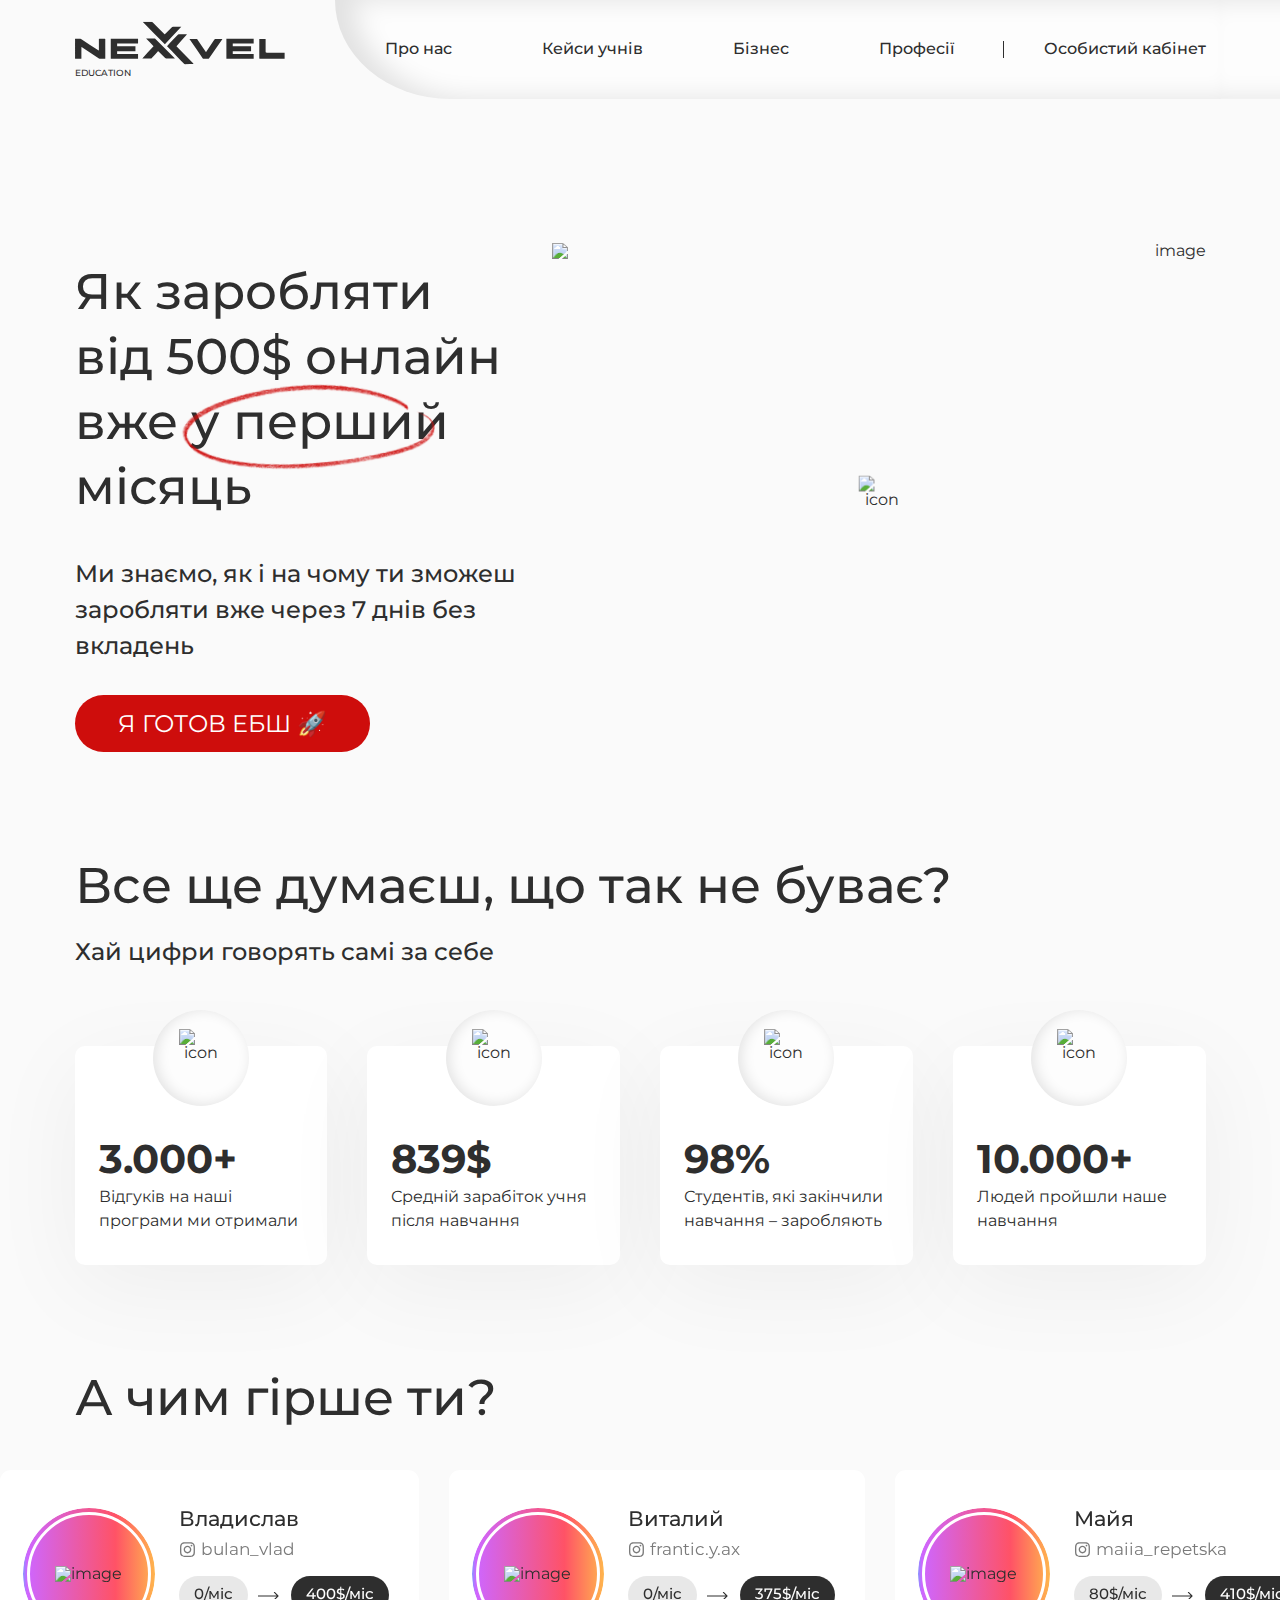
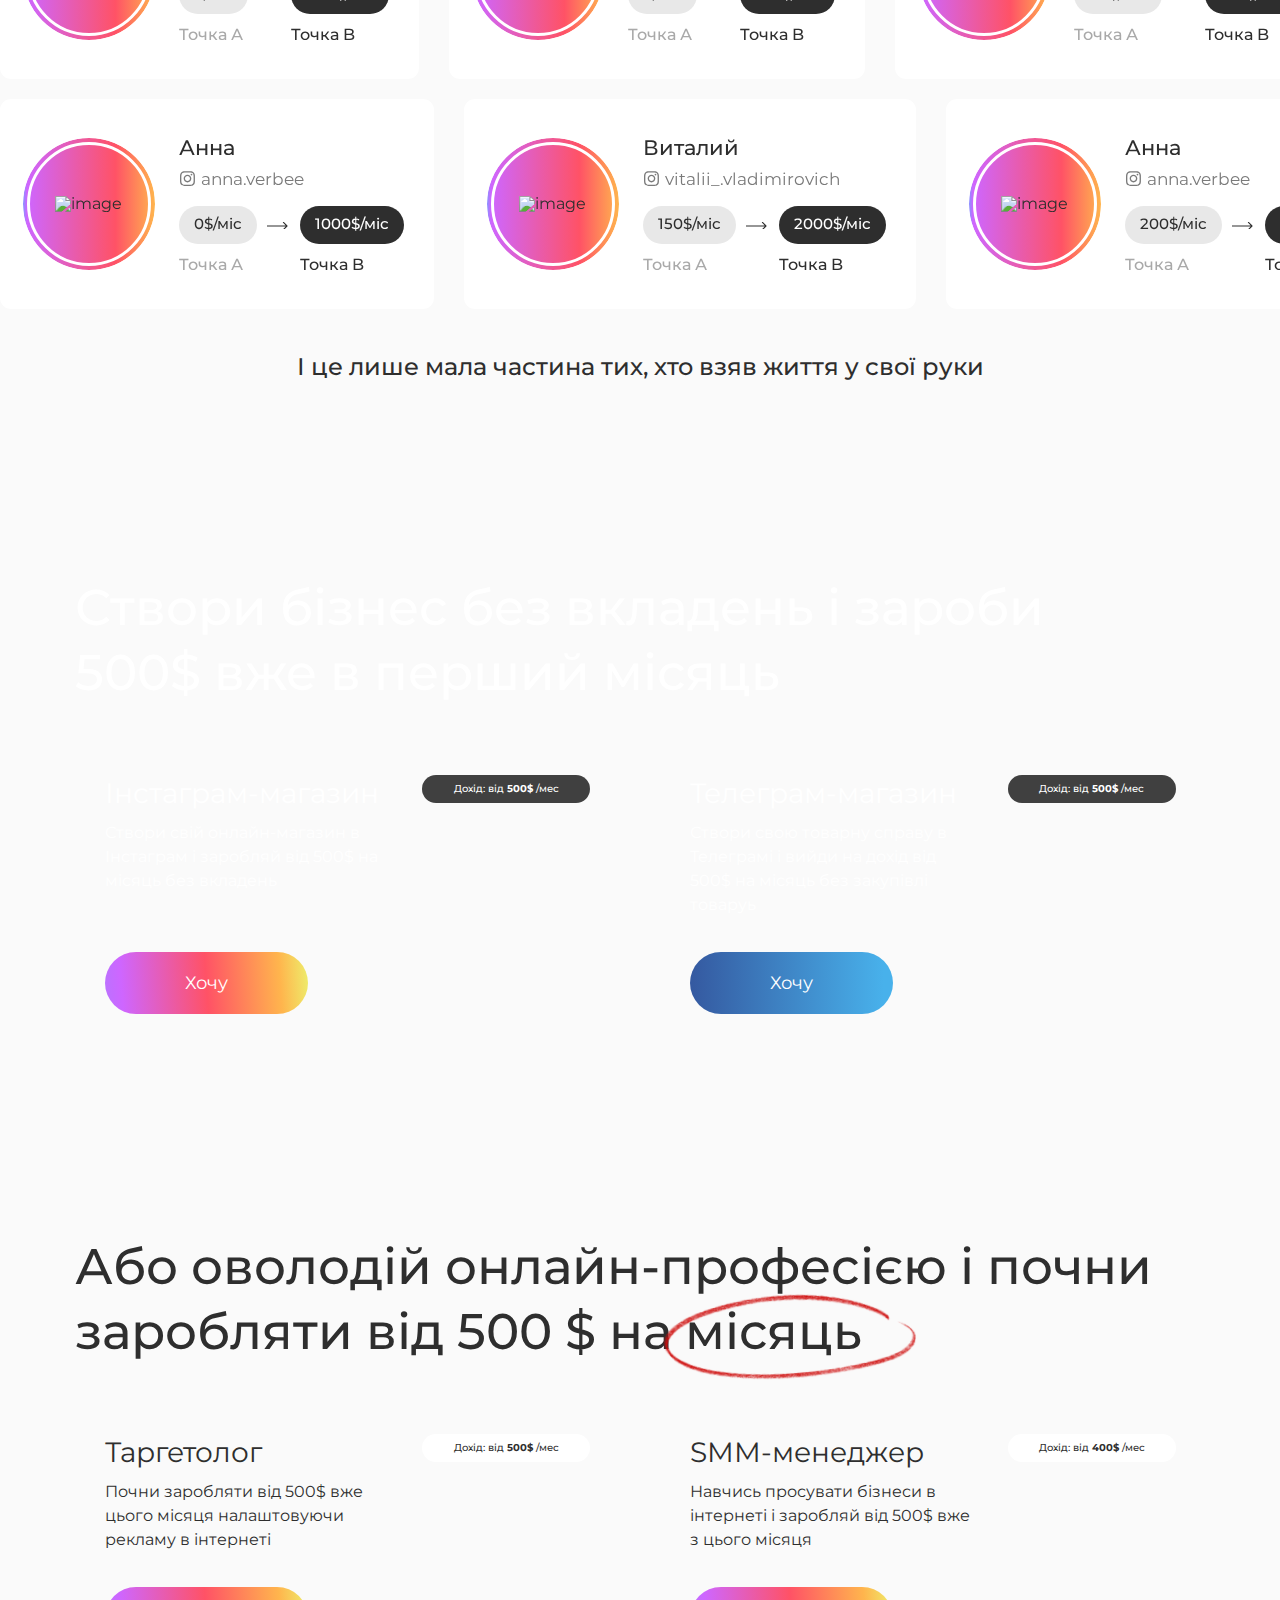
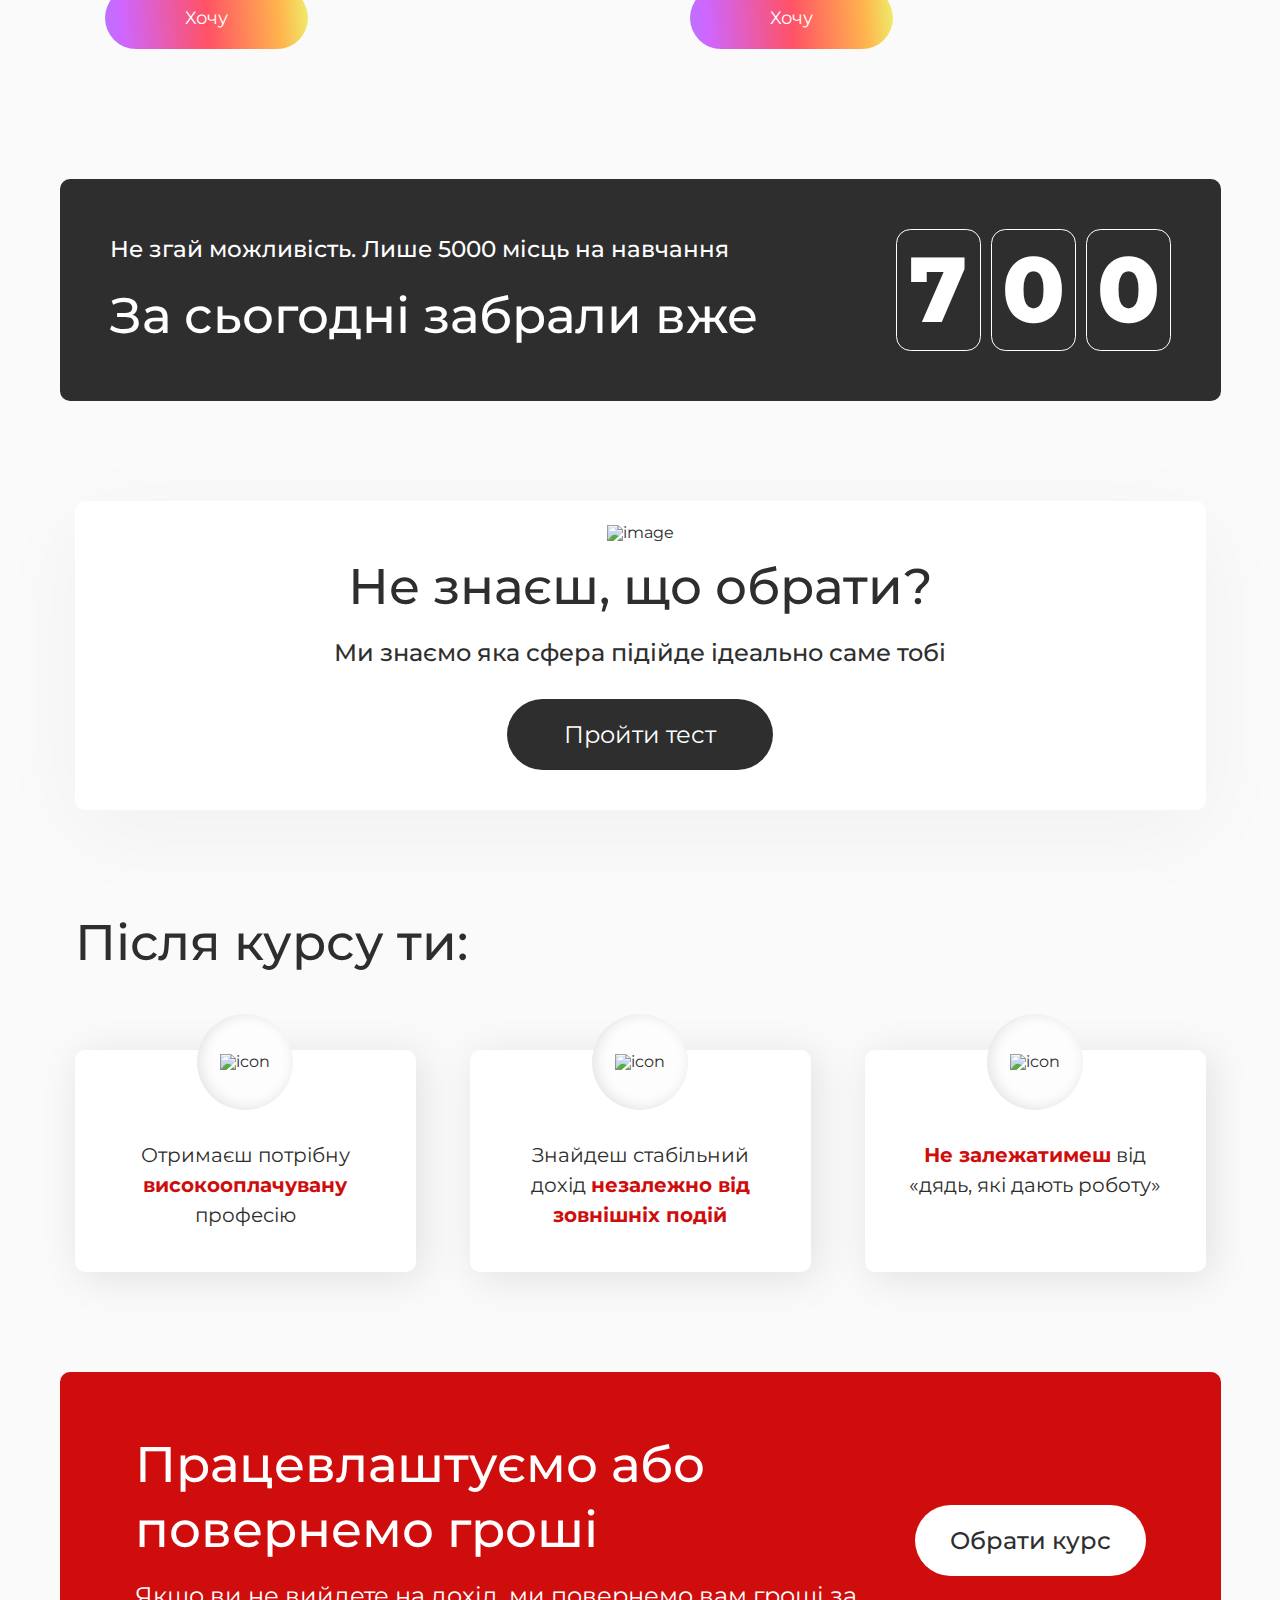
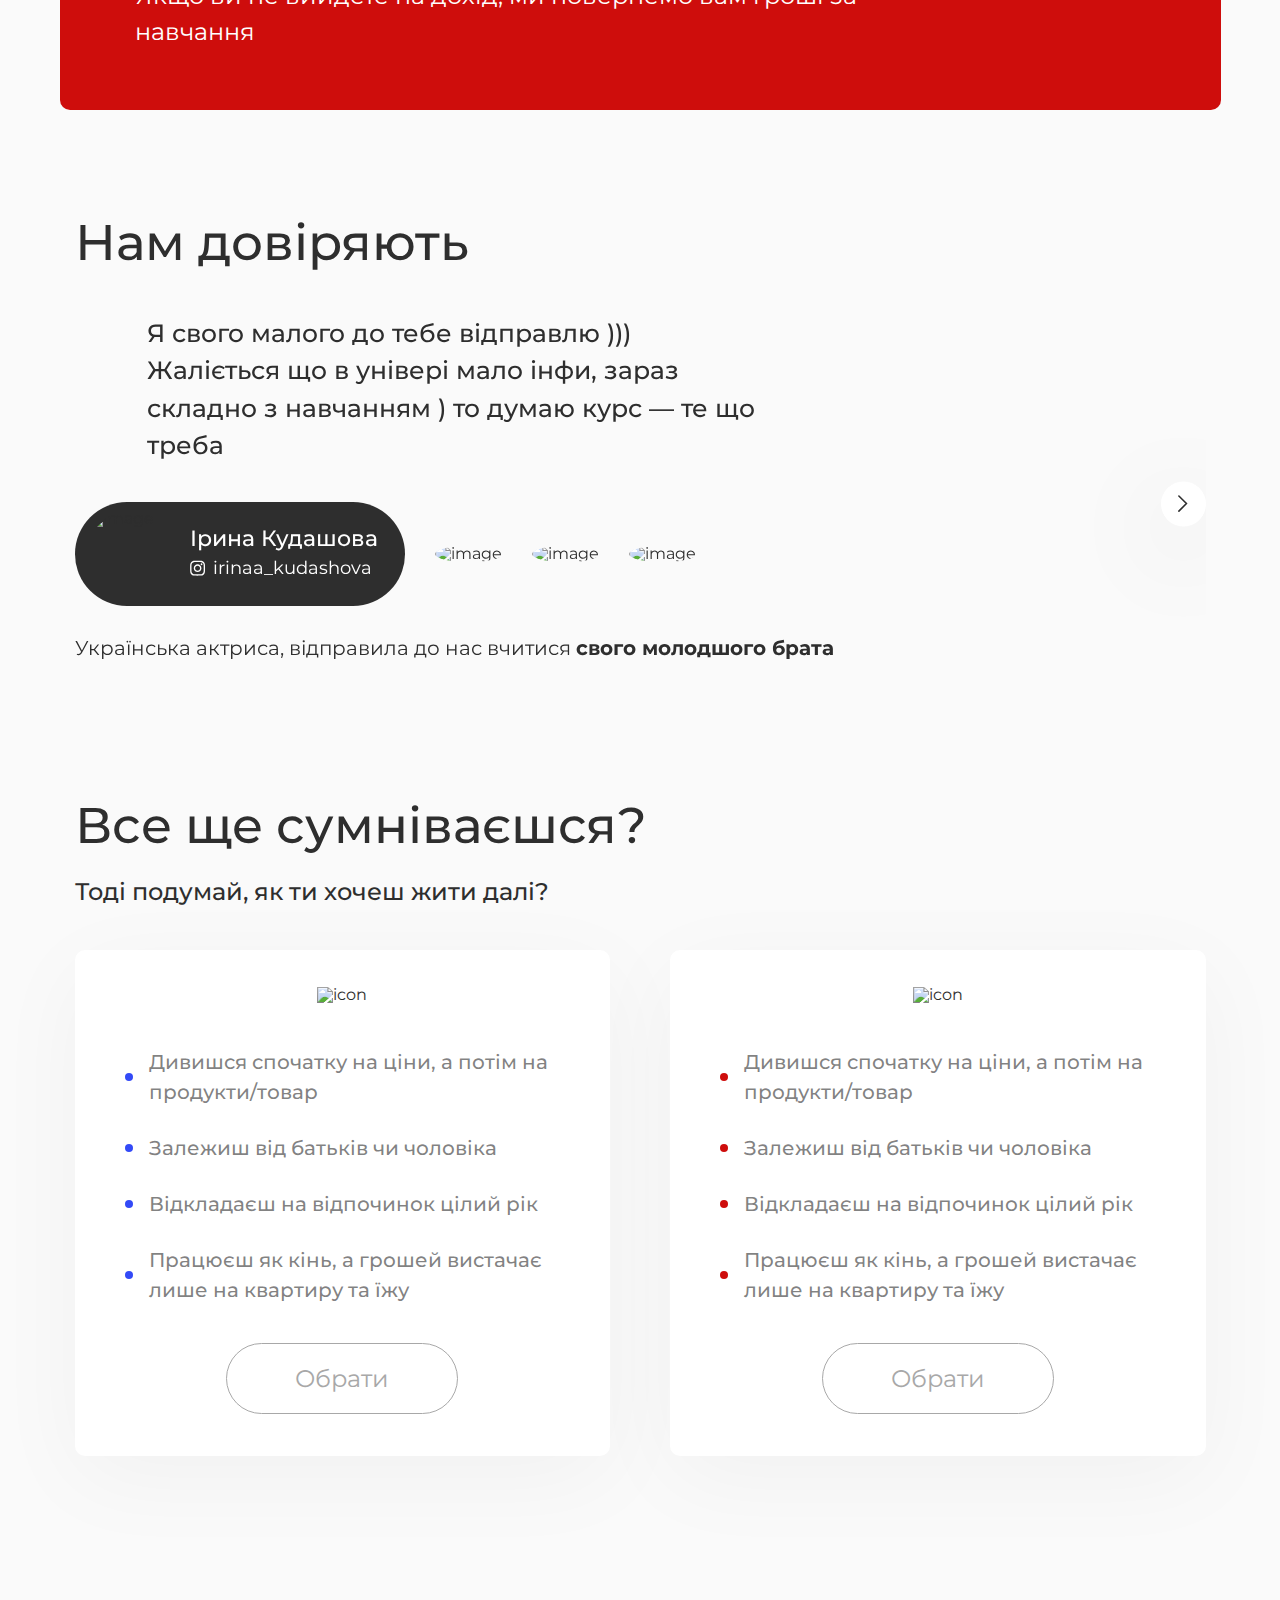
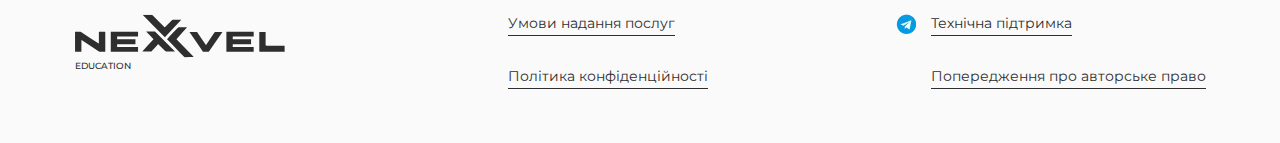
==== home.html @ 27d0911f "Add files via upload" ====
<!DOCTYPE html>
<html lang="en">

<head>
	<title>HomePage</title>
	<meta charset="UTF-8">
	<meta name="format-detection" content="telephone=no">
	<!-- <style>body{opacity: 0;}</style> -->
	<link rel="stylesheet" href="css/style.min.css?_v=20230125094022">
	<!-- <meta name="robots" content="noindex, nofollow"> -->
	<meta name="viewport" content="width=device-width, initial-scale=1.0">
</head>

<body>
	<div class="wrapper">
		<header data-scroll data-scroll-show class="header">
			<div class="header__container">
				<a href="#" class="logo">
					<img src="img/logo.svg" alt="logo">
					EDUCATION
				</a>
				<div class="header__menu menu">
					<button type="button" class="menu__icon icon-menu"><span></span></button>
					<nav class="menu__body">
						<ul class="menu__list">
							<li class="menu__item menu__item_about-us"><a href="#" class="menu__link">Про нас</a></li>
							<li class="menu__item"><a href="#" class="menu__link">Кейси учнів</a></li>
							<li class="menu__item menu__item_business"><a href="#" class="menu__link">Бізнес</a></li>
							<li class="menu__item"><a href="#" class="menu__link">Професії</a></li>
							<li class="menu__item menu__item_cab"><a href="#" class="menu__link">Особистий кабінет</a></li>
						</ul>
					</nav>
				</div>
			</div>
		</header>
		<main class="page page_home">
			<section class="hero">
				<div class="hero__container">
					<div class="hero__items">
						<div class="hero__content">
							<div hidden class="hero__dotts">
								<span></span>
							</div>
							<h2 data-watch class="hero__subtitle subtitle">Як заробляти від 500$ онлайн вже <span>у&nbsp;перший</span>
								місяць</h2>
							<h3 class="hero__label label">Ми знаємо, як і на чому ти зможеш заробляти вже через 7 днів без
								вкладень</h3>
							<div data-da=".hero__container,992,last" class="hero__cta">
								<a href="#" class="hero__button">Я ГОТОВ ЕБШ 🚀</a>
							</div>
						</div>
						<a data-watch href="#" class="hero__image">
							<span class="hero__icon">
								<img src="img/home/hero/play.svg" alt="icon">
							</span>
							<picture><source srcset="img/home/hero/hero.webp" type="image/webp"><img src="img/home/hero/hero.png" alt="image"></picture>
						</a>
					</div>
				</div>
			</section>
			<section class="page__statistics statistics">
				<div class="statistics__container">
					<h2 class="statistics__subtitle subtitle">Все ще думаєш, що так не буває?</h2>
					<h3 class="statistics__label label">Хай цифри говорять самі за себе</h3>
					<div class="statistics__items">
						<div class="statistics__item item-statistics">
							<div class="item-statistics__image">
								<img src="img/home/statistics/01.svg" alt="icon">
							</div>
							<div class="item-statistics__value">3.000+</div>
							<p class="item-statistics__text">Відгуків на наші програми ми отримали</p>
						</div>
						<div class="statistics__item item-statistics">
							<div class="item-statistics__image">
								<img src="img/home/statistics/02.svg" alt="icon">
							</div>
							<div class="item-statistics__value">839$</div>
							<p class="item-statistics__text">Средній зарабіток учня після навчання</p>
						</div>
						<div class="statistics__item item-statistics">
							<div class="item-statistics__image">
								<img src="img/home/statistics/03.svg" alt="icon">
							</div>
							<div class="item-statistics__value">98%</div>
							<p class="item-statistics__text">Студентів, які закінчили навчання – заробляють</p>
						</div>
						<div class="statistics__item item-statistics">
							<div class="item-statistics__image">
								<img src="img/home/statistics/04.svg" alt="icon">
							</div>
							<div class="item-statistics__value">10.000+</div>
							<p class="item-statistics__text">Людей пройшли наше навчання</p>
						</div>
					</div>
				</div>
			</section>
			<section class="page__worse worse">
				<div class="worse__container worse__container_first ">
					<h2 class="worse__subtitle subtitle">А чим гірше ти?</h2>
					<div hidden class="worse__next">
						<img src="img/icons/right-arrow-dark.svg" alt="icon:arrow-right">
					</div>
				</div>
				<div class="worse__items">
					<div class="worse__slider swiper">
						<div class="worse__wrapper swiper-wrapper">
							<div class="worse__slide swiper-slide">
								<div class="worse__item item-worse">
									<div class="item-worse__avatar">
										<picture><source srcset="img/home/worse/01.webp" type="image/webp"><img src="img/home/worse/01.png" alt="image"></picture>
									</div>
									<div class="item-worse__body">
										<div class="item-worse__name">Станислав</div>
										<a href="#" class="item-worse__social">stasikostyk</a>
										<div class="item-worse__road">
											<div class="item-worse__start">
												<div class="item-worse__value-start"><span>75$/міс</span></div>
												<span class="item-worse__start-point">Точка А</span>
											</div>
											<div class="item-worse__end">
												<div class="item-worse__value-end"> <span>375$/міс</span> </div>
												<span class="item-worse__end-point">Точка B</span>
											</div>
										</div>
									</div>
								</div>
							</div>
							<div class="worse__slide swiper-slide">
								<div class="worse__item item-worse">
									<div class="item-worse__avatar">
										<picture><source srcset="img/home/worse/02.webp" type="image/webp"><img src="img/home/worse/02.png" alt="image"></picture>
									</div>
									<div class="item-worse__body">
										<div class="item-worse__name">Владислав</div>
										<a href="#" class="item-worse__social">bulan_vlad</a>
										<div class="item-worse__road">
											<div class="item-worse__start">
												<div class="item-worse__value-start"><span>0/міс</span></div>
												<span class="item-worse__start-point">Точка А</span>
											</div>
											<div class="item-worse__end">
												<div class="item-worse__value-end"> <span>400$/міс</span> </div>
												<span class="item-worse__end-point">Точка B</span>
											</div>
										</div>
									</div>
								</div>
							</div>
							<div class="worse__slide swiper-slide">
								<div class="worse__item item-worse">
									<div class="item-worse__avatar">
										<picture><source srcset="img/home/worse/03.webp" type="image/webp"><img src="img/home/worse/03.png" alt="image"></picture>
									</div>
									<div class="item-worse__body">
										<div class="item-worse__name">Виталий</div>
										<a href="#" class="item-worse__social">frantic.y.ax</a>
										<div class="item-worse__road">
											<div class="item-worse__start">
												<div class="item-worse__value-start"><span>0/міс</span></div>
												<span class="item-worse__start-point">Точка А</span>
											</div>
											<div class="item-worse__end">
												<div class="item-worse__value-end"> <span>375$/міс</span> </div>
												<span class="item-worse__end-point">Точка B</span>
											</div>
										</div>
									</div>
								</div>
							</div>
							<div class="worse__slide swiper-slide">
								<div class="worse__item item-worse">
									<div class="item-worse__avatar">
										<picture><source srcset="img/home/worse/04.webp" type="image/webp"><img src="img/home/worse/04.png" alt="image"></picture>
									</div>
									<div class="item-worse__body">
										<div class="item-worse__name">Майя</div>
										<a href="#" class="item-worse__social">maiia_repetska</a>
										<div class="item-worse__road">
											<div class="item-worse__start">
												<div class="item-worse__value-start"><span>80$/міс</span></div>
												<span class="item-worse__start-point">Точка А</span>
											</div>
											<div class="item-worse__end">
												<div class="item-worse__value-end"> <span>410$/міс</span> </div>
												<span class="item-worse__end-point">Точка B</span>
											</div>
										</div>
									</div>
								</div>
							</div>
							<div class="worse__slide swiper-slide">
								<div class="worse__item item-worse">
									<div class="item-worse__avatar">
										<picture><source srcset="img/home/worse/05.webp" type="image/webp"><img src="img/home/worse/05.png" alt="image"></picture>
									</div>
									<div class="item-worse__body">
										<div class="item-worse__name">Карина</div>
										<a href="#" class="item-worse__social">kostetska_ya</a>
										<div class="item-worse__road">
											<div class="item-worse__start">
												<div class="item-worse__value-start"><span>300$/міс</span></div>
												<span class="item-worse__start-point">Точка А</span>
											</div>
											<div class="item-worse__end">
												<div class="item-worse__value-end"> <span>500$/міс</span> </div>
												<span class="item-worse__end-point">Точка B</span>
											</div>
										</div>
									</div>
								</div>
							</div>
							<div class="worse__slide swiper-slide">
								<div class="worse__item item-worse">
									<div class="item-worse__avatar">
										<picture><source srcset="img/home/worse/06.webp" type="image/webp"><img src="img/home/worse/06.png" alt="image"></picture>
									</div>
									<div class="item-worse__body">
										<div class="item-worse__name">Валерия</div>
										<a href="#" class="item-worse__social">callmelerka</a>
										<div class="item-worse__road">
											<div class="item-worse__start">
												<div class="item-worse__value-start"><span>0$/міс</span></div>
												<span class="item-worse__start-point">Точка А</span>
											</div>
											<div class="item-worse__end">
												<div class="item-worse__value-end"> <span>400$/міс</span> </div>
												<span class="item-worse__end-point">Точка B</span>
											</div>
										</div>
									</div>
								</div>
							</div>
							<div class="worse__slide swiper-slide">
								<div class="worse__item item-worse">
									<div class="item-worse__avatar">
										<picture><source srcset="img/home/worse/07.webp" type="image/webp"><img src="img/home/worse/07.png" alt="image"></picture>
									</div>
									<div class="item-worse__body">
										<div class="item-worse__name">Александр</div>
										<a href="#" class="item-worse__social">tunkivv</a>
										<div class="item-worse__road">
											<div class="item-worse__start">
												<div class="item-worse__value-start"><span>250$/міс</span></div>
												<span class="item-worse__start-point">Точка А</span>
											</div>
											<div class="item-worse__end">
												<div class="item-worse__value-end"> <span>375$/міс</span> </div>
												<span class="item-worse__end-point">Точка B</span>
											</div>
										</div>
									</div>
								</div>
							</div>
							<div class="worse__slide swiper-slide">
								<div class="worse__item item-worse">
									<div class="item-worse__avatar">
										<picture><source srcset="img/home/worse/08.webp" type="image/webp"><img src="img/home/worse/08.png" alt="image"></picture>
									</div>
									<div class="item-worse__body">
										<div class="item-worse__name">Илона</div>
										<a href="#" class="item-worse__social">il.svil</a>
										<div class="item-worse__road">
											<div class="item-worse__start">
												<div class="item-worse__value-start"><span>250$/міс</span></div>
												<span class="item-worse__start-point">Точка А</span>
											</div>
											<div class="item-worse__end">
												<div class="item-worse__value-end"> <span>500$/міс</span> </div>
												<span class="item-worse__end-point">Точка B</span>
											</div>
										</div>
									</div>
								</div>
							</div>
							<div class="worse__slide swiper-slide">
								<div class="worse__item item-worse">
									<div class="item-worse__avatar">
										<picture><source srcset="img/home/worse/09.webp" type="image/webp"><img src="img/home/worse/09.png" alt="image"></picture>
									</div>
									<div class="item-worse__body">
										<div class="item-worse__name">Артем</div>
										<a href="#" class="item-worse__social">artemshumkoo</a>
										<div class="item-worse__road">
											<div class="item-worse__start">
												<div class="item-worse__value-start"><span>375$/міс</span></div>
												<span class="item-worse__start-point">Точка А</span>
											</div>
											<div class="item-worse__end">
												<div class="item-worse__value-end"> <span>1000$/міс</span> </div>
												<span class="item-worse__end-point">Точка B</span>
											</div>
										</div>
									</div>
								</div>
							</div>
							<div class="worse__slide swiper-slide">
								<div class="worse__item item-worse">
									<div class="item-worse__avatar">
										<picture><source srcset="img/home/worse/10.webp" type="image/webp"><img src="img/home/worse/10.png" alt="image"></picture>
									</div>
									<div class="item-worse__body">
										<div class="item-worse__name">Максим</div>
										<a href="#" class="item-worse__social">maks._11</a>
										<div class="item-worse__road">
											<div class="item-worse__start">
												<div class="item-worse__value-start"><span>0$/міс</span></div>
												<span class="item-worse__start-point">Точка А</span>
											</div>
											<div class="item-worse__end">
												<div class="item-worse__value-end"> <span>800$/міс</span> </div>
												<span class="item-worse__end-point">Точка B</span>
											</div>
										</div>
									</div>
								</div>
							</div>
						</div>
					</div>
					<div class="worse__slider-bottom swiper">
						<div class="worse__wrapper swiper-wrapper">
							<div class="worse__slide swiper-slide">
								<div class="worse__item item-worse">
									<div class="item-worse__avatar">
										<picture><source srcset="img/home/worse/11.webp" type="image/webp"><img src="img/home/worse/11.png" alt="image"></picture>
									</div>
									<div class="item-worse__body">
										<div class="item-worse__name">Владислав</div>
										<a href="#" class="item-worse__social">vlad.zhitenev</a>
										<div class="item-worse__road">
											<div class="item-worse__start">
												<div class="item-worse__value-start"><span>0$/міс</span></div>
												<span class="item-worse__start-point">Точка А</span>
											</div>
											<div class="item-worse__end">
												<div class="item-worse__value-end"> <span>600$/міс</span> </div>
												<span class="item-worse__end-point">Точка B</span>
											</div>
										</div>
									</div>
								</div>
							</div>
							<div class="worse__slide swiper-slide">
								<div class="worse__item item-worse">
									<div class="item-worse__avatar">
										<picture><source srcset="img/home/worse/12.webp" type="image/webp"><img src="img/home/worse/12.png" alt="image"></picture>
									</div>
									<div class="item-worse__body">
										<div class="item-worse__name">Анна</div>
										<a href="#" class="item-worse__social">anna.verbee</a>
										<div class="item-worse__road">
											<div class="item-worse__start">
												<div class="item-worse__value-start"><span>0$/міс</span></div>
												<span class="item-worse__start-point">Точка А</span>
											</div>
											<div class="item-worse__end">
												<div class="item-worse__value-end"> <span>1000$/міс</span> </div>
												<span class="item-worse__end-point">Точка B</span>
											</div>
										</div>
									</div>
								</div>
							</div>
							<div class="worse__slide swiper-slide">
								<div class="worse__item item-worse">
									<div class="item-worse__avatar">
										<picture><source srcset="img/home/worse/13.webp" type="image/webp"><img src="img/home/worse/13.png" alt="image"></picture>
									</div>
									<div class="item-worse__body">
										<div class="item-worse__name">Виталий</div>
										<a href="#" class="item-worse__social">vitalii_.vladimirovich</a>
										<div class="item-worse__road">
											<div class="item-worse__start">
												<div class="item-worse__value-start"><span>150$/міс</span></div>
												<span class="item-worse__start-point">Точка А</span>
											</div>
											<div class="item-worse__end">
												<div class="item-worse__value-end"> <span>2000$/міс</span> </div>
												<span class="item-worse__end-point">Точка B</span>
											</div>
										</div>
									</div>
								</div>
							</div>
							<div class="worse__slide swiper-slide">
								<div class="worse__item item-worse">
									<div class="item-worse__avatar">
										<picture><source srcset="img/home/worse/14.webp" type="image/webp"><img src="img/home/worse/14.png" alt="image"></picture>
									</div>
									<div class="item-worse__body">
										<div class="item-worse__name">Анна</div>
										<a href="#" class="item-worse__social">anna.verbee</a>
										<div class="item-worse__road">
											<div class="item-worse__start">
												<div class="item-worse__value-start"><span>200$/міс</span></div>
												<span class="item-worse__start-point">Точка А</span>
											</div>
											<div class="item-worse__end">
												<div class="item-worse__value-end"> <span>625$/міс</span> </div>
												<span class="item-worse__end-point">Точка B</span>
											</div>
										</div>
									</div>
								</div>
							</div>
							<div class="worse__slide swiper-slide">
								<div class="worse__item item-worse">
									<div class="item-worse__avatar">
										<picture><source srcset="img/home/worse/15.webp" type="image/webp"><img src="img/home/worse/15.png" alt="image"></picture>
									</div>
									<div class="item-worse__body">
										<div class="item-worse__name">Максим</div>
										<a href="#" class="item-worse__social">maxim.bura</a>
										<div class="item-worse__road">
											<div class="item-worse__start">
												<div class="item-worse__value-start"><span>150$/міс</span></div>
												<span class="item-worse__start-point">Точка А</span>
											</div>
											<div class="item-worse__end">
												<div class="item-worse__value-end"> <span>1500$/міс</span> </div>
												<span class="item-worse__end-point">Точка B</span>
											</div>
										</div>
									</div>
								</div>
							</div>
							<div class="worse__slide swiper-slide">
								<div class="worse__item item-worse">
									<div class="item-worse__avatar">
										<picture><source srcset="img/home/worse/16.webp" type="image/webp"><img src="img/home/worse/16.png" alt="image"></picture>
									</div>
									<div class="item-worse__body">
										<div class="item-worse__name">Елена</div>
										<a href="#" class="item-worse__social">lenkos_05</a>
										<div class="item-worse__road">
											<div class="item-worse__start">
												<div class="item-worse__value-start"><span>110$/міс</span></div>
												<span class="item-worse__start-point">Точка А</span>
											</div>
											<div class="item-worse__end">
												<div class="item-worse__value-end"> <span>700$/міс</span> </div>
												<span class="item-worse__end-point">Точка B</span>
											</div>
										</div>
									</div>
								</div>
							</div>
							<div class="worse__slide swiper-slide">
								<div class="worse__item item-worse">
									<div class="item-worse__avatar">
										<picture><source srcset="img/home/worse/17.webp" type="image/webp"><img src="img/home/worse/17.png" alt="image"></picture>
									</div>
									<div class="item-worse__body">
										<div class="item-worse__name">Дмитрий</div>
										<a href="#" class="item-worse__social">_dima_lebid_</a>
										<div class="item-worse__road">
											<div class="item-worse__start">
												<div class="item-worse__value-start"><span>0$/міс</span></div>
												<span class="item-worse__start-point">Точка А</span>
											</div>
											<div class="item-worse__end">
												<div class="item-worse__value-end"> <span>375$/міс</span> </div>
												<span class="item-worse__end-point">Точка B</span>
											</div>
										</div>
									</div>
								</div>
							</div>
							<div class="worse__slide swiper-slide">
								<div class="worse__item item-worse">
									<div class="item-worse__avatar">
										<picture><source srcset="img/home/worse/18.webp" type="image/webp"><img src="img/home/worse/18.png" alt="image"></picture>
									</div>
									<div class="item-worse__body">
										<div class="item-worse__name">Кирилл</div>
										<a href="#" class="item-worse__social">kirill_donetskiy</a>
										<div class="item-worse__road">
											<div class="item-worse__start">
												<div class="item-worse__value-start"><span>350$/міс</span></div>
												<span class="item-worse__start-point">Точка А</span>
											</div>
											<div class="item-worse__end">
												<div class="item-worse__value-end"> <span>1000$/міс</span> </div>
												<span class="item-worse__end-point">Точка B</span>
											</div>
										</div>
									</div>
								</div>
							</div>
							<div class="worse__slide swiper-slide">
								<div class="worse__item item-worse">
									<div class="item-worse__avatar">
										<picture><source srcset="img/home/worse/19.webp" type="image/webp"><img src="img/home/worse/19.png" alt="image"></picture>
									</div>
									<div class="item-worse__body">
										<div class="item-worse__name">Назар</div>
										<a href="#" class="item-worse__social">zayats_nazar</a>
										<div class="item-worse__road">
											<div class="item-worse__start">
												<div class="item-worse__value-start"><span>0$/міс</span></div>
												<span class="item-worse__start-point">Точка А</span>
											</div>
											<div class="item-worse__end">
												<div class="item-worse__value-end"> <span>200$/міс</span> </div>
												<span class="item-worse__end-point">Точка B</span>
											</div>
										</div>
									</div>
								</div>
							</div>
							<div class="worse__slide swiper-slide">
								<div class="worse__item item-worse">
									<div class="item-worse__avatar">
										<picture><source srcset="img/home/worse/20.webp" type="image/webp"><img src="img/home/worse/20.png" alt="image"></picture>
									</div>
									<div class="item-worse__body">
										<div class="item-worse__name">Тарас</div>
										<a href="#" class="item-worse__social">_in_your_style_ua</a>
										<div class="item-worse__road">
											<div class="item-worse__start">
												<div class="item-worse__value-start"><span>250$/міс</span></div>
												<span class="item-worse__start-point">Точка А</span>
											</div>
											<div class="item-worse__end">
												<div class="item-worse__value-end"> <span>300$/міс</span> </div>
												<span class="item-worse__end-point">Точка B</span>
											</div>
										</div>
									</div>
								</div>
							</div>
						</div>
					</div>
				</div>
				<div class="worse__container">
					<p class="worse__text">І це лише мала частина тих, хто взяв життя у свої руки</p>
				</div>
			</section>
			<section class="page__business business">
				<div class="business__container">
					<h2 class="business__subtitle subtitle subtitle_white">Створи бізнес без вкладень і зароби 500$ вже в
						перший місяць</h2>
					<div class="business__items">
						<div class="business__item item-business item-business_instagram">
							<div class="item-business__content">
								<div class="item-business__header">Інстаграм-магазин</div>
								<p class="item-business__text">Створи свій онлайн-магазин в Інстаграм і заробляй від 500$ на
									місяць без вкладень</p>
								<a data-popup="#popup-instagram" href="#" class="item-business__button">Хочу</a>
							</div>
							<span class="item-business__description">Дохід: від <strong>500$</strong> /мес</span>
						</div>
						<div class="business__item item-business item-business_telegram">
							<div class="item-business__content">
								<div class="item-business__header">Телеграм-магазин</div>
								<p class="item-business__text">Створи свою товарну справу в Телеграмі і вийди на дохід від 500$
									на місяць без закупівлі товаруь</p>
								<a data-popup="#popup-telegram" href="#" class="item-business__button-telegram">Хочу</a>
							</div>
							<span class="item-business__description">Дохід: від <strong>500$</strong> /мес</span>
						</div>
					</div>
				</div>
			</section>
			<section class="page__online online">
				<div class="online__container">
					<h2 class="online__subtitle subtitle">Або оволодій онлайн-професією і почни заробляти від 500 $ на <span>місяць</span>
					</h2>
					<div class="business__items">
						<div class="business__item item-business item-business_target">
							<div class="item-business__content">
								<div class="item-business__header">Таргетолог</div>
								<p class="item-business__text">Почни заробляти від 500$ вже цього місяця налаштовуючи рекламу в інтернеті</p>
								<a data-popup="#popup-target" href="#" class="item-business__button">Хочу</a>
							</div>
							<span class="item-business__description">Дохід: від <strong>500$</strong> /мес</span>
						</div>
						<div class="business__item item-business item-business_smm">
							<div class="item-business__content">
								<div class="item-business__header">SMM-менеджер</div>
								<p class="item-business__text">Навчись просувати бізнеси в інтернеті і заробляй від 500$ вже з цього місяця</p>
								<a data-popup="#popup-cmm" href="#" class="item-business__button">Хочу</a>
							</div>
							<span class="item-business__description">Дохід: від <strong>400$</strong> /мес</span>
						</div>
					</div>
				</div>
			</section>
			<section class="page__today today">
				<div class="today__container">
					<div class="today__items">
						<div class="today__content">
							<div data-da=".today__container,992,first" class="today__headline">Не згай можливість. Лише 5000
								місць на навчання
							</div>
							<h2 class="today__subtitle subtitle subtitle_white">За сьогодні забрали вже</h2>
						</div>
						<div class="today__info info-today">
							<div class="info-today__item">
								<span>7</span>
							</div>
							<div class="info-today__item">
								<span>0</span>
							</div>
							<div class="info-today__item">
								<span>0</span>
							</div>
						</div>
					</div>
				</div>
			</section>
			<section class="page__stepper stepper">
				<div class="stepper__block">
					<div class="stepper__container">
						<div class="stepper__image">
							<picture><source srcset="img/home/stepper/01.webp" type="image/webp"><img src="img/home/stepper/01.png" alt="image"></picture>
						</div>
						<h2 class="stepper__subtitle subtitle">Не знаєш, що обрати?</h2>
						<h3 class="stepper__label label">Ми знаємо яка сфера підійде ідеально саме тобі</h3>
						<div class="stepper__action">
							<button type="button" href="#" class="stepper__button">Пройти тест</button>
						</div>
						<div class="stepper__wrapper">
							<form data-multi-step action="#" class="stepper__form">
								<div class="stepper__line">
									<span class="stepper__bar"></span>
								</div>
								<div data-da=".stepper__mobile,991.98,last" data-step data-step-first-active class="card active">
									<div class="card__header">1. Що б ви самі хотіли робити, працюючи вдома чи подорожуючи?</div>
									<div class="card__values">
										<div class="options">
											<div class="options__item">
												<input hidden id="o_1" class="options__input" checked type="radio" value="1" name="option">
												<label for="o_1" class="options__label"><span class="options__text">Писати
														захоплюючі
														тексти</span></label>
											</div>
											<div class="options__item">
												<input hidden id="o_2" class="options__input" type="radio" value="2" name="option">
												<label for="o_2" class="options__label"><span class="options__text">Проводити з
														користю
														час у соціальних мережах</span></label>
											</div>
											<div class="options__item">
												<input hidden id="o_3" class="options__input" type="radio" value="3" name="option">
												<label for="o_3" class="options__label"><span class="options__text">Творчо працювати
														з
														фотографіями чи відео</span></label>
											</div>
											<div class="options__item">
												<input hidden id="o_4" class="options__input" type="radio" value="4" name="option">
												<label for="o_4" class="options__label"><span class="options__text">Продавати товари
														чи
														послуги</span></label>
											</div>
											<div class="options__item">
												<input hidden id="o_5" class="options__input" type="radio" value="5" name="option">
												<label for="o_5" class="options__label"><span class="options__text">Працювати у
														сфері
														реклами</span></label>
											</div>
										</div>
									</div>
									<div class="card__cta">
										<button data-next class="card__button" type="button">Далі</button>
									</div>
								</div>
								<div data-da=".stepper__mobile,991.98,last" data-step class="card">
									<div class="card__header">2. Який сфера діяльності вас приваблює:</div>
									<div class="card__values">
										<div class="options">
											<div class="options__item">
												<input hidden id="o_6" class="options__input" checked type="radio" value="6" name="option">
												<label for="o_6" class="options__label"><span class="options__text">Люди (я люблю
														працювати з людьми)</span></label>
											</div>
											<div class="options__item">
												<input hidden id="o_7" class="options__input" type="radio" value="7" name="option">
												<label for="o_7" class="options__label"><span class="options__text">Фінанси (мені
														подобається керувати грошима)</span></label>
											</div>
											<div class="options__item">
												<input hidden id="o_8" class="options__input" type="radio" value="8" name="option">
												<label for="o_8" class="options__label"><span class="options__text">Мистецтво та
														креатив (я творчий та ідейний)</span></label>
											</div>
											<div class="options__item">
												<input hidden id="o_9" class="options__input" type="radio" value="9" name="option">
												<label for="o_9" class="options__label"><span class="options__text">Інформація (я
														люблю знаходити та обробляти інформацію)</span></label>
											</div>
										</div>
									</div>
									<div class="card__cta">
										<button data-next class="card__button" type="button">Далі</button>
									</div>
								</div>
								<div data-da=".stepper__mobile,991.98,last" data-step class="card">
									<div class="card__header">3. Як ви вважаєте: у вас хороший смак?</div>
									<div class="card__values">
										<div class="options">
											<div class="options__item">
												<input hidden id="o_10" class="options__input" checked type="radio" value="1" name="option">
												<label for="o_10" class="options__label"><span class="options__text">Так, мої друзі
														звертаються до мене за порадою</span></label>
											</div>
											<div class="options__item">
												<input hidden id="o_11" class="options__input" type="radio" value="2" name="option">
												<label for="o_11" class="options__label"><span class="options__text">Ні, це явно не
														моя сильна сторона</span></label>
											</div>
											<div class="options__item">
												<input hidden id="o_12" class="options__input" type="radio" value="3" name="option">
												<label for="o_12" class="options__label"><span class="options__text">Я б попрацював
														над розвитком смаку</span></label>
											</div>
										</div>
									</div>
									<div class="card__cta">
										<button data-next class="card__button" type="button">Далі</button>
									</div>
								</div>
								<div data-da=".stepper__mobile,991.98,last" data-step class="card">
									<div class="card__header">4. Як ви вважаєте: вам простіше працювати на себе чи у наймі?</div>
									<div class="card__values">
										<div class="options">
											<div class="options__item">
												<input hidden id="o_13" class="options__input" checked type="radio" value="6" name="option">
												<label for="o_13" class="options__label"><span class="options__text">В
														наймі</span></label>
											</div>
											<div class="options__item">
												<input hidden id="o_14" class="options__input" type="radio" value="7" name="option">
												<label for="o_14" class="options__label"><span class="options__text">На
														себе</span></label>
											</div>
										</div>
									</div>
									<div class="card__cta">
										<button data-next class="card__button" type="button">Далі</button>
									</div>
								</div>
								<div data-da=".stepper__mobile,991.98,last" data-step class="card">
									<div class="card__header">5. Чи вмієте ви ясно, чітко та красиво формулювати свої думки у
										письмовій формі?</div>
									<div class="card__values">
										<div class="options">
											<div class="options__item">
												<input hidden id="o_15" class="options__input" checked type="radio" value="1" name="option">
												<label for="o_15" class="options__label"><span class="options__text">Так</span></label>
											</div>
											<div class="options__item">
												<input hidden id="o_16" class="options__input" type="radio" value="2" name="option">
												<label for="o_16" class="options__label"><span class="options__text">Ні</span></label>
											</div>
											<div class="options__item">
												<input hidden id="o_17" class="options__input" type="radio" value="3" name="option">
												<label for="o_17" class="options__label"><span class="options__text">Хочу
														навчитися</span></label>
											</div>
										</div>
									</div>
									<div class="card__cta">
										<button data-next class="card__button" type="button">Далі</button>
									</div>
								</div>
								<div data-da=".stepper__mobile,991.98,last" data-step class="card">
									<div class="card__header">6. Чи є у вас досвід у продажах?</div>
									<div class="card__values">
										<div class="options">
											<div class="options__item">
												<input hidden id="o_18" class="options__input" checked type="radio" value="6" name="option">
												<label for="o_18" class="options__label"><span class="options__text">Так. Я люблю та
														вмію продавати</span></label>
											</div>
											<div class="options__item">
												<input hidden id="o_19" class="options__input" type="radio" value="7" name="option">
												<label for="o_19" class="options__label"><span class="options__text">Так. Але я не
														дуже люблю продавати</span></label>
											</div>
											<div class="options__item">
												<input hidden id="o_20" class="options__input" type="radio" value="8" name="option">
												<label for="o_20" class="options__label"><span class="options__text">Ні, і мені не
														подобається продавати</span></label>
											</div>
											<div class="options__item">
												<input hidden id="o_21" class="options__input" type="radio" value="9" name="option">
												<label for="o_21" class="options__label"><span class="options__text">Хочу
														навчитися</span></label>
											</div>
										</div>
									</div>
									<div class="card__cta">
										<button data-next class="card__button" type="button">Далі</button>
									</div>
								</div>
								<div data-da=".stepper__mobile,991.98,last" data-step class="card">
									<div class="card__header">7. Скільки часу на день ви готові приділяти роботі?</div>
									<div class="card__values">
										<div class="options">
											<div class="options__item">
												<input hidden id="o_22" class="options__input" checked type="radio" value="1" name="option">
												<label for="o_22" class="options__label"><span class="options__text">до 2
														годин</span></label>
											</div>
											<div class="options__item">
												<input hidden id="o_23" class="options__input" type="radio" value="2" name="option">
												<label for="o_23" class="options__label"><span class="options__text">від 2 до
														4</span></label>
											</div>
											<div class="options__item">
												<input hidden id="o_24" class="options__input" type="radio" value="3" name="option">
												<label for="o_24" class="options__label"><span class="options__text">від 4 до
														6</span></label>
											</div>
										</div>
									</div>
									<div class="card__cta">
										<button data-next class="card__button" type="button">Далі</button>
									</div>
								</div>
								<div data-da=".stepper__mobile,991.98,last" data-step class="card">
									<div class="card__header">8. Оцініть свій рівень спілкування з людьми:</div>
									<div class="card__values">
										<div class="options">
											<div class="options__item">
												<input hidden id="o_25" class="options__input" checked type="radio" value="6" name="option">
												<label for="o_25" class="options__label"><span class="options__text">Ввічливий, знаю
														як знайти до людей підхід. Терплячий</span></label>
											</div>
											<div class="options__item">
												<input hidden id="o_26" class="options__input" type="radio" value="7" name="option">
												<label for="o_26" class="options__label"><span class="options__text">Відносно
														ввічливий, але маю запальний характер</span></label>
											</div>
											<div class="options__item">
												<input hidden id="o_27" class="options__input" type="radio" value="8" name="option">
												<label for="o_27" class="options__label"><span class="options__text">Я дуже хочу
														навчитися ефективному спілкуванню з людьми</span></label>
											</div>
											<div class="options__item">
												<input hidden id="o_28" class="options__input" type="radio" value="9" name="option">
												<label for="o_28" class="options__label"><span class="options__text">Надаю перевагу
														спілкуванню з комп’ютером</span></label>
											</div>
										</div>
									</div>
									<div class="card__cta">
										<button data-next class="card__button" type="button">Далі</button>
									</div>
								</div>
								<div data-da=".stepper__mobile,991.98,last" data-step class="card">
									<div class="card__header">9. Ваші сильні сторони. Що у вас добре виходило/виходить? (можна
										обрати кілька)</div>
									<div class="card__values">
										<div class="checkbox">
											<div class="checkbox__line">
												<input id="c_1" data-error="Ошибка" class="checkbox__input" type="checkbox" value="1" name="form[]">
												<label for="c_1" class="checkbox__label"><span class="checkbox__text">малювання,
														колажі, дизайн</span></label>
											</div>
											<div class="checkbox__line">
												<input id="c_2" data-error="Ошибка" class="checkbox__input" type="checkbox" value="1" name="form[]">
												<label for="c_2" class="checkbox__label"><span class="checkbox__text">комунікація,
														вмію знаходити підхід до людей</span></label>
											</div>
											<div class="checkbox__line">
												<input id="c_3" data-error="Ошибка" class="checkbox__input" type="checkbox" value="1" name="form[]">
												<label for="c_3" class="checkbox__label"><span class="checkbox__text">робота з
														цифрами</span></label>
											</div>
											<div class="checkbox__line">
												<input id="c_4" data-error="Ошибка" class="checkbox__input" type="checkbox" value="1" name="form[]">
												<label for="c_4" class="checkbox__label"><span class="checkbox__text">творчість,
														креативність</span></label>
											</div>
											<div class="checkbox__line">
												<input id="c_5" data-error="Ошибка" class="checkbox__input" type="checkbox" value="1" name="form[]">
												<label for="c_5" class="checkbox__label"><span class="checkbox__text">знаходити
														вихід у складній ситуації</span></label>
											</div>
											<div class="checkbox__line">
												<input id="c_6" data-error="Ошибка" class="checkbox__input" type="checkbox" value="1" name="form[]">
												<label for="c_6" class="checkbox__label"><span class="checkbox__text">вирішувати
														проблеми інших</span></label>
											</div>
											<div class="checkbox__line">
												<input id="c_7" data-error="Ошибка" class="checkbox__input" type="checkbox" value="1" name="form[]">
												<label for="c_7" class="checkbox__label"><span class="checkbox__text">наводити лад у
														справах, комп'ютері, паперах</span></label>
											</div>
										</div>
									</div>
									<div class="card__cta">
										<button data-next data-nex-finish class="card__button" type="submit">Далі</button>
									</div>
								</div>
							</form>
							<div class="stepper__mobile">
								<div data-da=".stepper__form,991.98,2" data-step data-step-first-active class="card active">
									<div class="card__header">1. Ты хочешь работать на себя или в найме?</div>
									<div class="card__values">
										<div class="options">
											<div class="options__item">
												<input hidden id="o_29" class="options__input" checked type="radio" value="1" name="option">
												<label for="o_29" class="options__label"><span class="options__text">Никакого найма,
														пожалуйста! Никаких отчётов другим людям!</span></label>
											</div>
											<div class="options__item">
												<input hidden id="o_30" class="options__input" type="radio" value="2" name="option">
												<label for="o_30" class="options__label"><span class="options__text">На себя —
														круто,
														но
														мне бы всё же хотелось бОльшей стабильности и меньше
														контролировать</span></label>
											</div>
										</div>
									</div>
									<div class="card__cta">
										<button data-next class="card__button" type="button">Далі</button>
									</div>
								</div>
								<div data-da=".stepper__form,991.98,3" data-step class="card active">
									<div class="card__header">2. Ты обожаешь инстаграм, хочешь больше проявляться и углубляться в
										детали, больше времени проводить в соцсетях? Или
										хочешь простоты и понятного функционала?</div>
									<div class="card__values">
										<div class="options">
											<div class="options__item">
												<input hidden id="o_31" class="options__input" checked type="radio" value="1" name="option">
												<label for="o_31" class="options__label"><span class="options__text">Обожаю
														Инстаграм,
														его возможности, люблю заморачиваться с визуалом, делать рилс и
														тд</span></label>
											</div>
											<div class="options__item">
												<input hidden id="o_32" class="options__input" type="radio" value="2" name="option">
												<label for="o_32" class="options__label"><span class="options__text">Мне надоел
														инстаграм с его банами, цензурой, заморочками с визуалом ленты и тд. Я хочу
														простоты и ясности!</span></label>
											</div>
										</div>
									</div>
									<div class="card__cta">
										<button data-next class="card__button" type="button">Далі</button>
									</div>
								</div>
								<div data-da=".stepper__form,991.98,4" data-step class="card active">
									<div class="card__header">3. Ты больше про структуру, цифры и аналитику? Или про творчество,
										креатив и идеи?</div>
									<div class="card__values">
										<div class="options">
											<div class="options__item">
												<input hidden id="o_33" class="options__input" checked type="radio" value="1" name="option">
												<label for="o_33" class="options__label"><span class="options__text">Обожаю это всё
														сразу!</span></label>
											</div>
											<div class="options__item">
												<input hidden id="o_34" class="options__input" type="radio" value="2" name="option">
												<label for="o_34" class="options__label"><span class="options__text">Мне бы поменьше
														анализировать и поменьше ответственности за чужие деньги</span></label>
											</div>
										</div>
									</div>
									<div class="card__cta">
										<button data-next data-nex-finish class="card__button" type="button">Далі</button>
									</div>
								</div>
							</div>
						</div>
					</div>
				</div>
			</section>
			<section class="page__after after">
				<div class="after__container">
					<h2 class="after__subtitle subtitle">Після курсу ти:</h2>
					<div class="after__items">
						<div class="after__item item-after">
							<div class="item-after__image">
								<picture><source srcset="img/home/after/01.webp" type="image/webp"><img src="img/home/after/01.png" alt="icon"></picture>
							</div>
							<p class="item-after__text">
								Отримаєш потрібну <strong class="light-red">високооплачувану</strong> професію
							</p>
						</div>
						<div class="after__item item-after">
							<div class="item-after__image">
								<picture><source srcset="img/home/after/02.webp" type="image/webp"><img src="img/home/after/02.png" alt="icon"></picture>
							</div>
							<p class="item-after__text">
								Знайдеш стабільний дохід <strong class="light-red">незалежно від зовнішніх подій</strong>
							</p>
						</div>
						<div class="after__item item-after">
							<div class="item-after__image">
								<img src="img/home/after/03.svg" alt="icon">
							</div>
							<p class="item-after__text">
								<strong class="light-red">Не залежатимеш</strong> від «дядь, які дають роботу»
							</p>
						</div>
					</div>
				</div>
			</section>
			<section class="page__job job">
				<div class="job__container">
					<div class="job__items">
						<div class="job__content">
							<h2 class="job__subtitle subtitle subtitle_white">Працевлаштуємо або повернемо гроші</h2>
							<p class="job__text">Якщо ви не вийдете на дохід, <a href="#">ми повернемо вам гроші за навчання</a> </p>
						</div>
						<div class="job__action">
							<a href="#" class="job__button">Обрати курс</a>
						</div>
					</div>
				</div>
			</section>
			<section class="page__reviews reviews">
				<div class="reviews__container">
					<h2 class="reviews__subtitle subtitle">Нам довіряють</h2>
					<div class="reviews__slider swiper">
						<div class="reviews__wrapper swiper-wrapper">
							<div class="reviews__slide swiper-slide slide-reviews">
								<div class="slide-reviews__wrapper">
									<p class="slide-reviews__content">
										Я свого малого до тебе відправлю ))) Жаліється що в універі мало інфи, зараз складно з
										навчанням ) то думаю курс — те
										що треба
									</p>
									<div class="slide-reviews__users users-slide">
										<div class="users-slide__active">
											<div class="users-slide__image">
												<picture><source srcset="img/home/reviews/01.webp" type="image/webp"><img src="img/home/reviews/01.jpg" alt="image"></picture>
											</div>
											<div class="user-slide__content">
												<span class="user-slide__name">Ірина Кудашова</span>
												<span class="user-slide__social">irinaa_kudashova</span>
											</div>
										</div>
										<div class="users-slide__item">
											<picture><source srcset="img/home/reviews/02.webp" type="image/webp"><img src="img/home/reviews/02.png" alt="image"></picture>
										</div>
										<div class="users-slide__item">
											<picture><source srcset="img/home/reviews/03.webp" type="image/webp"><img src="img/home/reviews/03.png" alt="image"></picture>
										</div>
										<div class="users-slide__item">
											<picture><source srcset="img/home/reviews/04.webp" type="image/webp"><img src="img/home/reviews/04.png" alt="image"></picture>
										</div>
									</div>
									<p class="slide-reviews__description">Українська актриса, відправила до нас вчитися
										<strong>свого молодшого брата</strong>
									</p>
								</div>
							</div>
							<div class="reviews__slide swiper-slide slide-reviews">
								<div class="slide-reviews__wrapper">
									<p class="slide-reviews__content">
										Ирина Сивко идет со своей командой по маркетингу к нам на марафон 😱
									</p>
									<div class="slide-reviews__users users-slide">
										<div class="users-slide__active">
											<div class="users-slide__image">
												<picture><source srcset="img/home/reviews/02.webp" type="image/webp"><img src="img/home/reviews/02.png" alt="image"></picture>
											</div>
											<div class="user-slide__content">
												<span class="user-slide__name">Ірина Сiвко</span>
												<span class="user-slide__social">iryna_sivko</span>
											</div>
										</div>
										<div class="users-slide__item">
											<picture><source srcset="img/home/reviews/03.webp" type="image/webp"><img src="img/home/reviews/03.png" alt="image"></picture>
										</div>
										<div class="users-slide__item">
											<picture><source srcset="img/home/reviews/04.webp" type="image/webp"><img src="img/home/reviews/04.png" alt="image"></picture>
										</div>
										<div class="users-slide__item">
											<picture><source srcset="img/home/reviews/01.webp" type="image/webp"><img src="img/home/reviews/01.jpg" alt="image"></picture>
										</div>
									</div>
									<p class="slide-reviews__description">Идет <strong class="red">со своей командой</strong> по
										маркетингу к нам на марафон </p>
								</div>
							</div>
							<div class="reviews__slide swiper-slide slide-reviews">
								<div class="slide-reviews__wrapper">
									<p class="slide-reviews__content">
										У мене тут мій менеджер хоче до тебе на курс по товарі, ще можна потрапити? Скажи по
										братськи
										для новачків підходить курс «Гроші не сплять» ?
									</p>
									<div class="slide-reviews__users users-slide">
										<div class="users-slide__active">
											<div class="users-slide__image">
												<picture><source srcset="img/home/reviews/03.webp" type="image/webp"><img src="img/home/reviews/03.png" alt="image"></picture>
											</div>
											<div class="user-slide__content">
												<span class="user-slide__name">Надя Чокан</span>
												<span class="user-slide__social">nadin_chokan</span>
											</div>
										</div>
										<div class="users-slide__item">
											<picture><source srcset="img/home/reviews/04.webp" type="image/webp"><img src="img/home/reviews/04.png" alt="image"></picture>
										</div>
										<div class="users-slide__item">
											<picture><source srcset="img/home/reviews/01.webp" type="image/webp"><img src="img/home/reviews/01.jpg" alt="image"></picture>
										</div>
										<div class="users-slide__item">
											<picture><source srcset="img/home/reviews/02.webp" type="image/webp"><img src="img/home/reviews/02.png" alt="image"></picture>
										</div>
									</div>
									<p class="slide-reviews__description">
										Популярна блогерка Надя Чокан відправляла до нас вчитися <strong class="red">свого
											менеджера
											товарного бізнесу</strong>
									</p>
								</div>
							</div>
							<div class="reviews__slide swiper-slide slide-reviews">
								<div class="slide-reviews__wrapper">
									<p class="slide-reviews__content">
										Сань, коли в тебе навчання починається, товариш питав чи вартує, я в тобі впевнений, тому
										рекомендував тебе! € дата точна?
									</p>
									<div class="slide-reviews__users users-slide">
										<div class="users-slide__active">
											<div class="users-slide__image">
												<picture><source srcset="img/home/reviews/04.webp" type="image/webp"><img src="img/home/reviews/04.png" alt="image"></picture>
											</div>
											<div class="user-slide__content">
												<span class="user-slide__name">Ростислав Смiрнов</span>
												<span class="user-slide__social">smirnovrostyslav</span>
											</div>
										</div>
										<div class="users-slide__item">
											<picture><source srcset="img/home/reviews/01.webp" type="image/webp"><img src="img/home/reviews/01.jpg" alt="image"></picture>
										</div>
										<div class="users-slide__item">
											<picture><source srcset="img/home/reviews/02.webp" type="image/webp"><img src="img/home/reviews/02.png" alt="image"></picture>
										</div>
										<div class="users-slide__item">
											<picture><source srcset="img/home/reviews/03.webp" type="image/webp"><img src="img/home/reviews/03.png" alt="image"></picture>
										</div>
									</div>
									<p class="slide-reviews__description">
										Нас рекомендує навіть <strong class="red">заступник Міністра Внутрішніх Справ – Ярослав
											Смирнов</strong> , можете погуглити хто це. Засновник
										благодійного центру «Добробат».
									</p>
								</div>
							</div>
						</div>
						<button type="button" class="swiper-button-next">
							<img src="img/icons/right-arrow.svg" alt="icon:arrow">
						</button>
					</div>
				</div>
			</section>
			<section class="page__doubt doubt">
				<div class="doubt__container">
					<h2 class="doubt__subtitle subtitle">Все ще сумніваєшся?</h2>
					<h3 class="doubt__label label">Тоді подумай, як ти хочеш жити далі?</h3>
					<div class="doubt__items">
						<div class="doubt__item item-doubt item-doubt_blue">
							<div class="item-doubt__image">
								<picture><source srcset="img/home/doubt/blue.webp" type="image/webp"><img src="img/home/doubt/blue.jpg" alt="icon"></picture>
							</div>
							<ul class="item-doubt__list">
								<li class="item-doubt__item">
									Дивишся спочатку на ціни, а потім на продукти/товар
								</li>
								<li class="item-doubt__item">
									Залежиш від батьків чи чоловіка
								</li>
								<li class="item-doubt__item">
									Відкладаєш на відпочинок цілий рік
								</li>
								<li class="item-doubt__item">
									Працюєш як кінь, а грошей вистачає лише на квартиру та їжу
								</li>
							</ul>
							<div class="item-doubt__action">
								<a href="#" class="item-doubt__button item-doubt__button_blue">Обрати</a>
							</div>
						</div>
						<div class="doubt__item item-doubt item-doubt_red">
							<div class="item-doubt__image">
								<picture><source srcset="img/home/doubt/red.webp" type="image/webp"><img src="img/home/doubt/red.jpg" alt="icon"></picture>
							</div>
							<ul class="item-doubt__list">
								<li class="item-doubt__item">
									Дивишся спочатку на ціни, а потім на продукти/товар
								</li>
								<li class="item-doubt__item">
									Залежиш від батьків чи чоловіка
								</li>
								<li class="item-doubt__item">
									Відкладаєш на відпочинок цілий рік
								</li>
								<li class="item-doubt__item">
									Працюєш як кінь, а грошей вистачає лише на квартиру та їжу
								</li>
							</ul>
							<div class="item-doubt__action">
								<a href="#" class="item-doubt__button item-doubt__button_red">Обрати</a>
							</div>
						</div>
					</div>
				</div>
			</section>
		</main>
		<footer class="footer">
			<div class="footer__container">
				<div class="footer__items">
					<div class="footer__logo">
						<a href="#" class="logo">
							<img src="img/logo.svg" alt="icon:logo">
							EDUCATION
						</a>
					</div>
					<ul class="footer__list footer__list_first">
						<li class="footer__item">
							<a data-da=".footer__logo,844,last" href="#" class="footer__link">Умови надання послуг</a>
						</li>
						<li data-da=".footer__list_second,844,first" class="footer__item">
							<a href="#" class="footer__link">Політика конфіденційності</a>
						</li>
					</ul>
					<ul class="footer__list footer__list_second">
						<li class="footer__item footer__item_telegram">
							<a href="#" class="footer__link">Технічна підтримка</a>
						</li>
						<li class="footer__item">
							<a href="#" class="footer__link">Попередження про авторське право</a>
						</li>
					</ul>
				</div>
			</div>
		</footer>
	</div>
	<div id="popup-instagram" aria-hidden="true" class="popup">
		<div class="popup__wrapper">
			<div class="popup__content">
				<div class="popup__header">
					Інстаграм-магазин
				</div>
				<p class="popup__text">
					Ймовірно, ви станете чудовим підприємцем, але щось заважає вам розпочати. За нашими досліденнями, людину
					зазвичай відокремлюють від хорошого доходу в улюбленій справі лише відсутність чіткої перевіреної роками
					інструкції. Саме цю інструкцію ми розробили, щоби варіантів НЕ заробити у вас просто не було.
				</p>
				<div class="popup__action">
					<a href="#" class="popup__button">Подробнее</a>
				</div>
			</div>
		</div>
	</div>
	<div id="popup-telegram" aria-hidden="true" class="popup">
		<div class="popup__wrapper">
			<div class="popup__content">
				<div class="popup__header">
					Телеграм-магазин
				</div>
				<p class="popup__text">
					Ймовірно, ви станете чудовим підприємцем, але щось заважає вам розпочати. За нашими досліденнями, людину
					зазвичай
					відокремлюють від хорошого доходу в улюбленій справі лише відсутність чіткої перевіреної роками інструкції.
					Саме цю
					інструкцію ми розробили, щоби варіантів НЕ заробити у вас просто не було.
				</p>
				<div class="popup__action">
					<a href="#" class="popup__button">Подробнее</a>
				</div>
			</div>
		</div>
	</div>
	<div id="popup-target" aria-hidden="true" class="popup">
		<div class="popup__wrapper">
			<div class="popup__content">
				<div class="popup__header">
					Таргетолог
				</div>
				<p class="popup__text">
					Вакансій таргетологів повно в кожному каналі з пошуку фахівців. Це молода професія, цікава для кожного, хто
					хоче
					навчитися просувати бізнес, власний чи чужий. І грошей у цій професії закопано дуже багато. Залишилося
					розібратися у
					всіх тонкощах. А ми розробили методологію найшвидшого навчання, щоб ти зміг розпочати заробляти з перших
					днів.
				</p>
				<div class="popup__action">
					<a href="#" class="popup__button">Подробнее</a>
				</div>
			</div>
		</div>
	</div>
	<div id="popup-cmm" aria-hidden="true" class="popup">
		<div class="popup__wrapper">
			<div class="popup__content">
				<div class="popup__header">
					СММ
				</div>
				<p class="popup__text">
					СММ-фахівців компанії та блогери шукають щодня. Від цієї людини залежать продажі та здатність компанії
					вижити. Наш курс
					допоможе вам не просто здобути знання, аби почати свій шлях в СММ. Особливо це важливо для новачків у
					професії — вони
					матимуть відразу правильні знання, без хибних даних.
				</p>
				<div class="popup__action">
					<a href="#" class="popup__button">Подробнее</a>
				</div>
			</div>
		</div>
	</div>
	<script src="js/app.min.js?_v=20230125094022"></script>
</body>

</html>
---- css/style.min.css ----
@charset "UTF-8";@import url(https://fonts.googleapis.com/css?family=Montserrat:100,200,300,regular,500,600,700,800,900,100italic,200italic,300italic,italic,500italic,600italic,700italic,800italic,900italic&display=swap);*{padding:0;margin:0;border:0}*,:after,:before{-webkit-box-sizing:border-box;box-sizing:border-box}body,html{height:100%;min-width:320px}body{color:#2e2e2e;line-height:1;font-family:Montserrat;font-size:1rem;-ms-text-size-adjust:100%;-moz-text-size-adjust:100%;-webkit-text-size-adjust:100%;-webkit-font-smoothing:antialiased;-moz-osx-font-smoothing:grayscale}button,input,textarea{font-family:Montserrat;font-size:inherit}button{cursor:pointer;color:inherit;background-color:inherit}a{color:inherit;text-decoration:none}a:visited{text-decoration:none}a:hover{text-decoration:none}ul li{list-style:none}img{vertical-align:top}h1,h2,h3,h4,h5,h6{font-weight:inherit;font-size:inherit}body{background:#fafafa}.lock body{overflow:hidden;-ms-touch-action:none;touch-action:none;-ms-scroll-chaining:none;overscroll-behavior:none}.wrapper{min-height:100%;display:-webkit-box;display:-ms-flexbox;display:flex;-webkit-box-orient:vertical;-webkit-box-direction:normal;-ms-flex-direction:column;flex-direction:column;overflow:hidden}.wrapper>main{-webkit-box-flex:1;-ms-flex:1 1 auto;flex:1 1 auto}.wrapper>*{min-width:0}[class*=__container]{max-width:72.5625rem;margin:0 auto;padding:0 .9375rem}.button{display:-webkit-inline-box;display:-ms-inline-flexbox;display:inline-flex;padding:19px 53px;border:1px solid #a8a8a8;border-radius:70px;font-weight:500;font-size:24px;line-height:150%;text-align:center;color:#a8a8a8}.button._fw{width:100%}.checkbox{position:relative}.checkbox:not(:last-child){margin-bottom:.3125em}.checkbox__line{background:#fff;padding:1.5rem 2.25rem;-webkit-box-shadow:5px 5px 40px rgba(0,0,0,.1);box-shadow:5px 5px 40px rgba(0,0,0,.1);border-radius:10px}.checkbox__line:not(:last-child){margin-bottom:16px}.checkbox__input{position:absolute;width:0;height:0;opacity:0}.checkbox__input:checked+.checkbox__label:before{border:2px solid #ce0d0c}.checkbox__input:checked+.checkbox__label:after{-webkit-transform:scale(1);-ms-transform:scale(1);transform:scale(1)}.checkbox__label{cursor:pointer;display:-webkit-inline-box;display:-ms-inline-flexbox;display:inline-flex;-webkit-box-align:center;-ms-flex-align:center;align-items:center;position:relative;gap:10px}.checkbox__label:before{content:"";-ms-flex-item-align:start;align-self:flex-start;-webkit-box-flex:0;-ms-flex:0 0 28px;flex:0 0 28px;width:28px;height:28px;background:#ececec;border-radius:6px;-webkit-transition:all .5s ease;-o-transition:all .5s ease;transition:all .5s ease}.checkbox__label::after{content:"";position:absolute;top:7px;left:7px;background:#ce0d0c;border-radius:3px;width:14px;-webkit-transition:-webkit-transform .5s ease;transition:-webkit-transform .5s ease;-o-transition:transform .5s ease;transition:transform .5s ease;transition:transform .5s ease,-webkit-transform .5s ease;-webkit-transform:scale(0);-ms-transform:scale(0);transform:scale(0);height:14px}.options{display:-webkit-box;display:-ms-flexbox;display:flex;-webkit-box-orient:vertical;-webkit-box-direction:normal;-ms-flex-direction:column;flex-direction:column}.options__item{height:68px;display:-webkit-box;display:-ms-flexbox;display:flex;-webkit-box-pack:start;-ms-flex-pack:start;justify-content:flex-start;position:relative;padding:1.5rem 2.25rem;cursor:pointer;background:#fff;-webkit-box-shadow:5px 5px 40px rgba(0,0,0,.1);box-shadow:5px 5px 40px rgba(0,0,0,.1);border-radius:10px}.options__input{width:0;height:0;opacity:0;position:absolute}.options__input:focus+.options__label:before{-webkit-box-shadow:0 0 5px #000;box-shadow:0 0 5px #000}.options__input:checked+.options__label:before{border:2px solid #ce0d0c}.options__input:checked+.options__label:after{-webkit-transform:scale(1);-ms-transform:scale(1);transform:scale(1)}.options__label{display:-webkit-inline-box;display:-ms-inline-flexbox;display:inline-flex;-webkit-box-align:center;-ms-flex-align:center;align-items:center;cursor:pointer;gap:1.25rem}.options__label:before{content:"";width:20px;height:20px;-webkit-box-flex:0;-ms-flex:0 0 20px;flex:0 0 20px;border-radius:50%;background:#ececec}.options__label:after{content:"";-webkit-transition:all .3s ease 0s;-o-transition:all .3s ease 0s;transition:all .3s ease 0s;width:10px;height:10px;border-radius:50%;background-color:#ce0d0c;position:absolute;left:41px;top:44%;-webkit-transform:scale(0);-ms-transform:scale(0);transform:scale(0)}.options__text{line-height:120%}body::after{content:"";background-color:rgba(0,0,0,.5);position:fixed;width:100%;height:100%;top:0;left:0;opacity:0;-webkit-transition:opacity .8s ease 0s;-o-transition:opacity .8s ease 0s;transition:opacity .8s ease 0s;pointer-events:none;z-index:149}.popup-show body::after{opacity:1}.popup{position:fixed;top:0;left:0;bottom:0;right:0;padding:30px 10px;-webkit-transition:visibility .8s ease 0s;-o-transition:visibility .8s ease 0s;transition:visibility .8s ease 0s;visibility:hidden;pointer-events:none}.popup_show{z-index:150;visibility:visible;overflow:auto;pointer-events:auto}.popup_show .popup__content{visibility:visible;-webkit-transform:scale(1);-ms-transform:scale(1);transform:scale(1)}.popup__wrapper{display:-webkit-box;display:-ms-flexbox;display:flex;-webkit-box-orient:vertical;-webkit-box-direction:normal;-ms-flex-direction:column;flex-direction:column;-webkit-box-align:center;-ms-flex-align:center;align-items:center;min-height:100%;-webkit-box-flex:1;-ms-flex:1 1 auto;flex:1 1 auto;width:100%;display:flex;-webkit-box-pack:center;-ms-flex-pack:center;justify-content:center;align-items:center}.popup__content{visibility:hidden;-webkit-transform:scale(0);-ms-transform:scale(0);transform:scale(0);-webkit-transition:-webkit-transform .3s ease 0s;transition:-webkit-transform .3s ease 0s;-o-transition:transform .3s ease 0s;transition:transform .3s ease 0s;transition:transform .3s ease 0s,-webkit-transform .3s ease 0s;background-color:#eee;padding:40px;width:100%;max-width:900px;border-radius:20px}.lock .popup__content{visibility:visible}.popup__header{font-weight:500;font-size:28px;line-height:130%;color:#323232}.popup__text{font-size:1.125rem;line-height:150%;color:#323232}.popup__button{padding:1rem 3.125rem;background:-o-linear-gradient(.27deg,#b10000 1.37%,#ff2524 95.37%);background:linear-gradient(89.73deg,#b10000 1.37%,#ff2524 95.37%);border-radius:70px;font-weight:500;font-size:20px;-webkit-transition:all .5s ease 0s;-o-transition:all .5s ease 0s;transition:all .5s ease 0s;line-height:150%;text-align:center;color:#fff}[class*=-ibg]{position:relative}[class*=-ibg] img{position:absolute;width:100%;height:100%;top:0;left:0;-o-object-fit:cover;object-fit:cover}[class*=-ibg_contain] img{-o-object-fit:contain;object-fit:contain}.logo{display:-webkit-inline-box;display:-ms-inline-flexbox;display:inline-flex;-webkit-box-orient:vertical;-webkit-box-direction:normal;-ms-flex-direction:column;flex-direction:column;gap:.125rem;font-weight:500;font-size:.5625rem;line-height:130%;position:relative;z-index:51}.subtitle{font-weight:500;line-height:130%}.subtitle_white{color:#fff}.label{font-weight:500;line-height:150%}.swiper-button-next{position:absolute;top:50%;-webkit-transform:translate(0,-50%);-ms-transform:translate(0,-50%);transform:translate(0,-50%);right:0;width:45px;height:45px;border-radius:50%;background-color:#fff;-webkit-box-shadow:0 23.1054px 102.691px rgba(0,0,0,.15);box-shadow:0 23.1054px 102.691px rgba(0,0,0,.15);display:-webkit-box;display:-ms-flexbox;display:flex;-webkit-box-align:center;-ms-flex-align:center;align-items:center;-webkit-box-pack:center;-ms-flex-pack:center;justify-content:center;text-align:center}.red{color:#b32d2d}.stepper__mobile{display:none}.stepper__mobile{display:none}.stepper__form{width:40.625rem;background:#fff;border-radius:20px;padding:20px;overflow:auto}.stepper__line{height:1px;background-color:#a7a7a7;position:relative}.stepper__bar{display:inline-block;height:6px;position:absolute;top:0;left:0;border-radius:10px;width:77px;-webkit-transition:left 1s ease;-o-transition:left 1s ease;transition:left 1s ease;background:#b10000;background:-webkit-gradient(linear,left top,right top,color-stop(32%,#b10000),to(rgba(255,37,36,.95980399)));background:-o-linear-gradient(left,#b10000 32%,rgba(255,37,36,.95980399) 100%);background:linear-gradient(90deg,#b10000 32%,rgba(255,37,36,.95980399) 100%);-webkit-transform:translate(0,-50%);-ms-transform:translate(0,-50%);transform:translate(0,-50%)}.stepper__wrapper{position:fixed;display:-webkit-box;display:-ms-flexbox;display:flex;-webkit-box-pack:center;-ms-flex-pack:center;justify-content:center;top:0;left:-100%;width:100%;z-index:600;height:100vh;opacity:0;background-color:#fff;z-index:500;-webkit-transition:all .5s ease;-o-transition:all .5s ease;transition:all .5s ease}.stepper-open .stepper__wrapper{left:0;opacity:1}.card{display:none}.card.active{display:block}.card__header{text-align:left;font-weight:500;line-height:130%;color:#323232}.card__header:not(:last-child){margin-bottom:32px}.card__label{cursor:pointer}.card__values:not(:last-child){margin-bottom:48px}.card__cta{text-align:center}.card__button{background:#ce0d0c;border-radius:70px;font-weight:500;font-size:24px;-webkit-transition:all .5s ease 0s;-o-transition:all .5s ease 0s;transition:all .5s ease 0s;line-height:150%;text-align:center;color:#fff}.card__radio{font-size:22px;line-height:150%;color:#323232}.item-business{position:relative;border-radius:20px;display:-webkit-box;display:-ms-flexbox;display:flex;min-height:250px;-webkit-box-pack:justify;-ms-flex-pack:justify;justify-content:space-between;-webkit-box-align:start;-ms-flex-align:start;align-items:flex-start;padding:30px 30px 30px 30px;gap:.625rem}.no-webp .item-business.item-business_instagram{background:url(../img/home/business/instagram-bg.png) center/cover no-repeat}.item-business.item-business_instagram{color:#fff}.no-webp .item-business.item-business_target{background:url(../img/home/business/target-final.png) center/cover no-repeat}.no-webp .item-business.item-business_telegram{background:url(../img/home/business/telegrem-bg-final.png) center/cover no-repeat}.item-business.item-business_telegram{color:#fff}.no-webp .item-business.item-business_smm{background:url(../img/home/business/smm-final.png) center/cover no-repeat}.item-business__content{max-width:280px;position:relative;z-index:2;display:-webkit-box;display:-ms-flexbox;display:flex;-webkit-box-orient:vertical;-webkit-box-direction:normal;-ms-flex-direction:column;flex-direction:column;-webkit-box-align:start;-ms-flex-align:start;align-items:flex-start;height:100%}.item-business__header{font-size:1.75rem;line-height:130%}.item-business__header:not(:last-child){margin-bottom:10px}.item-business__text{font-size:1rem;-webkit-box-flex:1;-ms-flex-positive:1;flex-grow:1;line-height:150%}.item-business__text:not(:last-child){margin-bottom:35px}.item-business__button{font-size:1.125rem;color:#fff;border-radius:70px;background:-o-linear-gradient(3.97deg,#8593ff -24.83%,#ce66ff 8.88%,#ff5266 49.96%,#ffb54d 85.65%,#e8ff75 104.23%);background:linear-gradient(86.03deg,#8593ff -24.83%,#ce66ff 8.88%,#ff5266 49.96%,#ffb54d 85.65%,#e8ff75 104.23%)}.item-business__button-telegram{border-radius:70px;background:-o-linear-gradient(.27deg,#355aa1 1.37%,#48b1eb 95.37%);background:linear-gradient(89.73deg,#355aa1 1.37%,#48b1eb 95.37%);font-size:1.125rem;color:#fff}.item-business__description{font-weight:500;font-size:10.1879px;line-height:140%;background-color:#404040;border-radius:30.5736px;min-width:168px;text-align:center;padding:7px}.item-business_smm .item-business__description{background-color:#fff}.item-business_target .item-business__description{background-color:#fff}.light-red{color:#ce0d0c}.header{position:absolute;width:100%;z-index:10}.header._header-scroll{position:fixed;top:-200%;background-color:#fff}.header._header-show{top:0;-webkit-transition:top .5s ease 0s;-o-transition:top .5s ease 0s;transition:top .5s ease 0s}.header__container{display:-webkit-box;display:-ms-flexbox;display:flex;-webkit-box-align:center;-ms-flex-align:center;align-items:center;-webkit-box-pack:justify;-ms-flex-pack:justify;justify-content:space-between;height:100%;gap:1.25rem}.menu__list{row-gap:.9375rem}.menu__item_cab{position:relative}.menu__item_cab::before{content:"";position:absolute;top:2px;left:-25%;height:1.0625rem;width:.0625rem;background-color:#2e2e2e}.menu__link{font-weight:500;font-size:1rem;line-height:130%;-webkit-transition:color .5s ease 0s;-o-transition:color .5s ease 0s;transition:color .5s ease 0s}.icon-menu{display:none}.footer{padding-bottom:58px;padding-top:58px}.footer__items{display:-ms-grid;display:grid;gap:1.25rem;-webkit-box-pack:justify;-ms-flex-pack:justify;justify-content:space-between}.footer__item_telegram{-webkit-box-ordinal-group:5;-ms-flex-order:4;order:4}.footer__link{font-size:14.0541px;line-height:130%;position:relative;-webkit-transition:color .5s ease 0s;-o-transition:color .5s ease 0s;transition:color .5s ease 0s}.footer__item_telegram .footer__link{position:relative}.no-webp .footer__item_telegram .footer__link::before{background:url(../img/icons/telegram.png) 0 0 no-repeat}.footer__item_telegram .footer__link::before{content:"";display:inline-block;top:0;left:-35px;position:absolute;width:20px;height:20px}.footer__link::after{-webkit-transition:all .5s ease 0s;-o-transition:all .5s ease 0s;transition:all .5s ease 0s;position:absolute;bottom:-4px;left:0;content:"";width:100%;height:.0625rem;background-color:#2e2e2e}.statistics__subtitle:not(:last-child){margin-bottom:1rem}.statistics__label{margin-bottom:4.75rem}.statistics__items{display:-ms-grid;display:grid;-ms-grid-columns:(1fr)[4];grid-template-columns:repeat(4,1fr)}.item-statistics{background-color:#fff;-webkit-box-shadow:0 21.3134px 94.7261px rgba(0,0,0,.05);box-shadow:0 21.3134px 94.7261px rgba(0,0,0,.05);border-radius:.625rem;padding:0 1.5rem 2rem 1.5rem}.item-statistics__image{margin-top:-2.25rem;width:6rem;height:6rem;margin-left:auto;margin-right:auto;border-radius:50%;background-color:#fdfdfd;-webkit-box-shadow:inset 2.99999px -.999998px 14px rgba(0,0,0,.11);box-shadow:inset 2.99999px -.999998px 14px rgba(0,0,0,.11);display:-webkit-box;display:-ms-flexbox;display:flex;-webkit-box-align:center;-ms-flex-align:center;align-items:center;-webkit-box-pack:center;-ms-flex-pack:center;justify-content:center;text-align:center}.item-statistics__image img{width:2.75rem;height:3.5625rem}.item-statistics__value{font-weight:700;line-height:130%}.item-statistics__text{line-height:150%}.doubt__subtitle:not(:last-child){margin-bottom:1rem}.doubt__label:not(:last-child){margin-bottom:2.5rem}.doubt__items{display:-ms-grid;display:grid;row-gap:2.5rem}.item-doubt{padding-top:2.3125rem;padding-left:3.125rem;padding-right:3.125rem;padding-bottom:3.6875rem;background:#fff;-webkit-box-shadow:0 21.3134px 94.7263px rgba(0,0,0,.04);box-shadow:0 21.3134px 94.7263px rgba(0,0,0,.04);border-radius:.625rem}.item-doubt__image{text-align:center}.item-doubt__image:not(:last-child){margin-bottom:2.75rem}.item-doubt__image img{width:14.5rem;height:4.75rem}.item-doubt__item{font-weight:500;font-size:1.25rem;line-height:150%;display:-webkit-box;display:-ms-flexbox;display:flex;-webkit-box-align:center;-ms-flex-align:center;align-items:center;gap:1rem;color:rgba(46,46,46,.6039215686)}.item-doubt__item:not(:last-child){margin-bottom:1.625rem}.item-doubt_blue .item-doubt__item::before{content:"";background:#334af7}.item-doubt_red .item-doubt__item::before{content:"";background:#ce0d0c}.item-doubt__item::before{content:"";width:8px;-webkit-box-flex:0;-ms-flex:0 0 .5rem;flex:0 0 .5rem;height:8px;border-radius:50%}.item-doubt__action{text-align:center}.item-doubt__button{border:1px solid #a8a8a8;border-radius:70px;padding:1.25rem 4.25rem;line-height:150%;font-size:1.5rem;color:#a8a8a8;-webkit-transition:all .5s ease;-o-transition:all .5s ease;transition:all .5s ease}.no-webp .business{background:url(../img/home/business/main-ng.png) left center no-repeat}.business__subtitle{max-width:61.125rem}.business__subtitle:not(:last-child){margin-bottom:40px}.business__items{display:-ms-grid;display:grid;gap:3.125rem}.business__item{-webkit-box-flex:0;-ms-flex:0 1 calc(50% - 44px);flex:0 1 calc(50% - 44px)}.reviews{position:relative}.no-webp .reviews::after{background:url(../img/home/reviews/test-decor.png) 0 0 no-repeat}.reviews::after{content:"";position:absolute;bottom:-10%;right:0;width:370px;height:500px;z-index:-1}.reviews__slider{position:relative}.slide-reviews__wrapper{max-width:890px}.slide-reviews__content{font-weight:500;font-size:25px;max-width:42.6875rem;line-height:150%;display:-webkit-box;display:-ms-flexbox;display:flex;gap:2.1875rem}.slide-reviews__content::before{content:"";width:35px;-webkit-box-flex:0;-ms-flex:0 0 37px;flex:0 0 37px;height:26px;background:url(../img/home/reviews/quotes.svg) center/cover no-repeat}.slide-reviews__content:not(:last-child){margin-bottom:37px}.slide-reviews__users:not(:last-child){margin-bottom:27px}.slide-reviews__description{font-size:20px;line-height:150%}.users-slide{display:-webkit-box;display:-ms-flexbox;display:flex;-webkit-box-align:center;-ms-flex-align:center;align-items:center;gap:1.875rem}.users-slide__active{background:#2e2e2e;border-radius:90.4426px;display:-webkit-box;display:-ms-flexbox;display:flex;-webkit-box-align:center;-ms-flex-align:center;align-items:center;gap:1.0625rem;padding:.5625rem .75rem}.users-slide__image{border-radius:50%;overflow:hidden;width:86px;height:86px}.users-slide__image img{-o-object-fit:cover;object-fit:cover;max-width:100%}.users-slide__item{border-radius:50%;overflow:hidden;-ms-flex-negative:0;flex-shrink:0}.users-slide__item img{width:86px;height:86px;max-width:100%;-o-object-fit:cover;object-fit:cover}.user-slide__content{color:#fff;display:-webkit-box;display:-ms-flexbox;display:flex;-webkit-box-orient:vertical;-webkit-box-direction:normal;-ms-flex-direction:column;flex-direction:column;padding-right:15px}.user-slide__name{font-weight:500;line-height:130%}.user-slide__social{line-height:160%;color:#fff;display:-webkit-inline-box;display:-ms-inline-flexbox;display:inline-flex;-webkit-box-align:center;-ms-flex-align:center;align-items:center;gap:.375rem}.user-slide__social::before{content:"";-webkit-box-flex:0;-ms-flex:0 0 17px;flex:0 0 17px;width:17px;height:17px;background:url(../img/icons/instagram.svg) 0 0 no-repeat}.stepper{position:relative;z-index:5}.no-webp .stepper::before{background:url(../img/home/stepper/bg.png) left bottom/cover no-repeat}.stepper::before{content:"";position:absolute;right:-8%;bottom:-13%;z-index:1;width:365px;height:314px}.stepper__block{max-width:70.6875rem;margin:0 auto;-webkit-box-shadow:0 21.3485px 94.8822px rgba(0,0,0,.04);box-shadow:0 21.3485px 94.8822px rgba(0,0,0,.04);border-radius:10.0165px;padding-top:24px;padding-bottom:40px;background:#fff;box-shadow:0 21.3485px 94.8822px rgba(0,0,0,.04);border-radius:10.0165px}.stepper__mobile{display:none}.stepper__image{text-align:center}.stepper__image:not(:last-child){margin-bottom:13px}.stepper__image img{max-width:100%}.stepper__subtitle{text-align:center}.stepper__subtitle:not(:last-child){margin-bottom:16px}.stepper__label{text-align:center;margin-bottom:28px}.stepper__action{text-align:center}.stepper__button{display:inline-block;line-height:29px;background:#2e2e2e;-webkit-transition:all .5s ease 0s;-o-transition:all .5s ease 0s;transition:all .5s ease 0s;border-radius:40px;padding:1.3125rem 3.5625rem;text-align:center;color:#fff}.worse__items{display:-ms-grid;display:grid;gap:1.25rem}.worse__items:not(:last-child){margin-bottom:40px}.worse__container:not(:last-child){margin-bottom:40px}.worse__container_first{display:-webkit-box;display:-ms-flexbox;display:flex;-webkit-box-align:center;-ms-flex-align:center;align-items:center;-webkit-box-pack:justify;-ms-flex-pack:justify;justify-content:space-between}.worse__text{font-weight:500;text-align:center;line-height:150%}.worse__slide{display:-webkit-box;display:-ms-flexbox;display:flex}.worse__wrapper{transition-timing-function:linear;-webkit-transition-timing-function:linear!important;-o-transition-timing-function:linear!important;transition-timing-function:linear!important}.item-worse{padding:2.1875rem 1.875rem;background:#fff;border-radius:11.1648px;display:-webkit-box;display:-ms-flexbox;display:flex;-webkit-box-align:center;-ms-flex-align:center;align-items:center;gap:2rem}.item-worse__avatar{position:relative;display:-webkit-inline-box;display:-ms-inline-flexbox;display:inline-flex;-webkit-box-align:center;-ms-flex-align:center;align-items:center;-webkit-box-pack:center;-ms-flex-pack:center;justify-content:center;border-radius:50%}.item-worse__avatar img{position:relative;z-index:2}.item-worse__avatar::after{content:"";position:absolute;width:118px;height:118px;border-radius:50%;outline:3px solid #fff;z-index:10}.item-worse__avatar::before{position:absolute;display:inline-block;content:"";width:132px;height:132px;border-radius:50%;outline:2px solid #fff;background:#8593ff;background:-webkit-gradient(linear,left top,right top,from(#8593ff),color-stop(3%,#ce66ff),color-stop(70%,#ff5266),color-stop(100%,#ffb54d),to(#e8ff75));background:-o-linear-gradient(left,#8593ff 0,#ce66ff 3%,#ff5266 70%,#ffb54d 100%,#e8ff75 100%);background:linear-gradient(90deg,#8593ff 0,#ce66ff 3%,#ff5266 70%,#ffb54d 100%,#e8ff75 100%)}.item-worse__name{font-weight:500;font-size:21.1905px;line-height:130%;color:#2e2e2e}.item-worse__name:not(:last-child){margin-bottom:4px}.item-worse__social{font-size:16.9524px;line-height:160%;color:#7a7a7a;display:-webkit-inline-box;display:-ms-inline-flexbox;display:inline-flex;-webkit-box-align:center;-ms-flex-align:center;align-items:center;gap:.375rem}.item-worse__social::before{content:"";-webkit-box-flex:0;-ms-flex:0 0 16px;flex:0 0 16px;width:16px;height:16px;background:url(../img/icons/instagram-dark.svg) 0 0/contain no-repeat}.item-worse__road{display:-webkit-box;display:-ms-flexbox;display:flex;-webkit-box-pack:justify;-ms-flex-pack:justify;justify-content:space-between;-webkit-box-align:center;-ms-flex-align:center;align-items:center;gap:.625rem}.item-worse__value-start{-webkit-box-flex:1;-ms-flex-positive:1;flex-grow:1;display:-webkit-box;display:-ms-flexbox;display:flex;-webkit-box-align:center;-ms-flex-align:center;align-items:center;gap:10px}.item-worse__value-start span{font-weight:500;font-size:14.8333px;line-height:160%;background:#e8e8e8;border-radius:22.3296px;padding:.4375rem .9375rem}.item-worse__value-start:not(:last-child){margin-bottom:11px}.item-worse__value-start::after{content:"";width:23px;height:8px;background:url(../img/icons/right-arrow-dark.svg) 0 0 no-repeat}.item-worse__start-point{font-weight:500;font-size:15.8929px;line-height:19px;color:#a9a9a9}.item-worse__start{display:-webkit-box;display:-ms-flexbox;display:flex;-webkit-box-orient:vertical;-webkit-box-direction:normal;-ms-flex-direction:column;flex-direction:column}.item-worse__value-end{display:-webkit-box;display:-ms-flexbox;display:flex;-webkit-box-flex:1;-ms-flex-positive:1;flex-grow:1;border-radius:22.3296px}.item-worse__value-end:not(:last-child){margin-bottom:11px}.item-worse__value-end span{background:#2e2e2e;font-weight:500;font-size:14.8333px;line-height:160%;color:#fff;border-radius:22.3296px;padding:.4375rem .9375rem}.item-worse__end-point{font-weight:500;font-size:15.8929px;line-height:19px;color:#2e2e2e}.hero{position:relative}.no-webp .hero::before{background:url(../img/home/hero/decor-right.png) left/contain no-repeat}.hero::before{width:33.75rem;height:38.1875rem;content:"";position:absolute;z-index:-1;bottom:0;left:0;-webkit-transform:translate(0,40%);-ms-transform:translate(0,40%);transform:translate(0,40%)}.hero__items{display:-ms-grid;display:grid;row-gap:2.1875rem}.hero__content{-ms-flex-item-align:center;-ms-grid-row-align:center;align-self:center}.hero__subtitle span{position:relative}.hero__subtitle span::after{content:"";display:inline-block;position:absolute;top:-15%;left:-32px;width:17.5rem;height:6.25rem;background:url(../img/icons/text-rounded-decor.svg) left center no-repeat}.hero__label:not(:last-child){margin-bottom:3rem}.hero__button{background:#ce0d0c;color:#fff;padding:.875rem 2.6875rem;border-radius:78.9782px;-webkit-transition:all .5s ease 0s;-o-transition:all .5s ease 0s;transition:all .5s ease 0s}.hero__image{text-align:right;position:relative;padding-bottom:78%}.no-webp .hero__image::after{background:url(../img/home/hero/test.png) 0 0 no-repeat}.hero__image::after{content:"";position:absolute;top:-26%;right:-22%;width:19.125rem;height:19.125rem}.no-webp .hero__image::before{background:url(../img/home/hero/decor-2.png) 0 0/contain no-repeat}.hero__image::before{content:"";position:absolute;bottom:-23%;right:-19%;width:16.125rem;height:17.75rem}.hero__image img{max-width:100%;position:absolute;z-index:5;top:0;left:0;width:100%;height:100%;-o-object-fit:cover;object-fit:cover}.hero__icon{position:absolute;top:50%;left:50%;-webkit-transform:translate(-50%,-50%);-ms-transform:translate(-50%,-50%);transform:translate(-50%,-50%);z-index:50;background:0 0;-webkit-transition:all .5s ease;-o-transition:all .5s ease;transition:all .5s ease;border-radius:22.697px;width:8.5625rem;height:5.875rem}.hero__icon img{position:absolute;-webkit-transform:translate(-50%,-50%);-ms-transform:translate(-50%,-50%);transform:translate(-50%,-50%);top:50%;left:50%;width:2.5rem;height:2.8125rem;max-width:100%}.online__subtitle:not(:last-child){margin-bottom:40px}.online__subtitle span{position:relative}.online__subtitle span::after{content:"";display:inline-block;position:absolute;top:-15%;left:-45px;width:17.5rem;height:6.25rem;background:url(../img/icons/text-rounded-decor.svg) left center no-repeat}.today__container{background:#2e2e2e;border-radius:10.0173px;padding:50px}.today__items{display:-webkit-box;display:-ms-flexbox;display:flex;-webkit-box-pack:justify;-ms-flex-pack:justify;justify-content:space-between;-webkit-box-align:center;-ms-flex-align:center;align-items:center;gap:1.25rem}.today__headline{-webkit-box-flex:1;-ms-flex-positive:1;flex-grow:1;font-weight:500;font-size:1.4375rem;line-height:150%;color:#fff}.today__headline:not(:last-child){margin-bottom:17px}.info-today{display:-webkit-box;display:-ms-flexbox;display:flex;gap:.625rem}.info-today__item{border:1.44153px solid #fff;border-radius:14.4153px;text-align:center}.info-today__item span{font-weight:800;font-size:92px;line-height:130%;text-align:center;color:#fff}.after__subtitle:not(:last-child){margin-bottom:75px}.after__items{display:-ms-grid;display:grid;-webkit-box-pack:justify;-ms-flex-pack:justify;justify-content:space-between;row-gap:3.375rem}.item-after{text-align:center;border-radius:.625rem;display:-webkit-box;display:-ms-flexbox;display:flex;-webkit-box-orient:vertical;-webkit-box-direction:normal;-ms-flex-direction:column;flex-direction:column;gap:1.875rem;padding:0 2.625rem 2.625rem 2.625rem;background:#fff;-webkit-box-shadow:5.01333px 5.01333px 40.1066px rgba(0,0,0,.1);box-shadow:5.01333px 5.01333px 40.1066px rgba(0,0,0,.1)}.item-after__image{margin-top:-2.25rem;width:6rem;height:6rem;margin-left:auto;margin-right:auto;border-radius:50%;background-color:#fdfdfd;-webkit-box-shadow:inset 2.99999px -.999998px 14px rgba(0,0,0,.11);box-shadow:inset 2.99999px -.999998px 14px rgba(0,0,0,.11);display:-webkit-box;display:-ms-flexbox;display:flex;-webkit-box-align:center;-ms-flex-align:center;align-items:center;-webkit-box-pack:center;-ms-flex-pack:center;justify-content:center;text-align:center}.item-after__text{font-size:1.25rem;line-height:150%}.job__subtitle:not(:last-child){margin-bottom:16px}.job__text{font-size:24px;line-height:150%;color:#fff}.job__action{-ms-flex-negative:0;flex-shrink:0}.job__items{padding:60px;display:-webkit-box;display:-ms-flexbox;display:flex;-webkit-box-align:center;-ms-flex-align:center;align-items:center;gap:1.25rem}.job__button{border-radius:77.0072px;background-color:#fff;font-weight:500;-webkit-transition:color .5s ease;-o-transition:color .5s ease;transition:color .5s ease;padding:1.3125rem 2.1875rem;font-size:1.5rem;line-height:1.2083333333}.job__container{background:#ce0d0c;border-radius:10.0267px}.swiper{overflow:hidden}.swiper-wrapper{width:100%;height:100%;-webkit-box-sizing:content-box;box-sizing:content-box;display:-webkit-box;display:-ms-flexbox;display:flex;position:relative}.swiper-vertical .swiper-wrapper{-webkit-box-orient:vertical;-webkit-box-direction:normal;-ms-flex-direction:column;flex-direction:column}.swiper-autoheight .swiper-wrapper{-webkit-box-align:start;-ms-flex-align:start;align-items:flex-start}.swiper-initialized .swiper-slide{-ms-flex-negative:0;flex-shrink:0}.swiper-android .swiper-slide,.swiper-android .swiper-wrapper{-webkit-transform:translate3d(0,0,0);transform:translate3d(0,0,0)}.swiper-button-lock{display:none!important}@media (min-width:29.99875em){.footer__items{-ms-grid-columns:(auto)[3];grid-template-columns:repeat(3,auto)}}@media (min-width:29.99875em) and (min-width:72.5625em){.statistics__items{row-gap:4.375rem}}@media (min-width:47.99875em){.popup__header:not(:last-child){margin-bottom:21px}.popup__text:not(:last-child){margin-bottom:43px}.item-business__button{padding:1.375rem 5rem}.item-business__button-telegram{padding:1.375rem 5rem}.header__container{padding-right:0}.header__menu{padding-right:.9375rem;padding-left:3.125rem;display:-webkit-inline-box;display:-ms-inline-flexbox;display:inline-flex;-webkit-box-pack:end;-ms-flex-pack:end;justify-content:flex-end;position:relative}.header__menu{border-radius:0 0 0 1.25rem;background:#fdfdfd;border-radius:30% 0 0 13%/0 31% 27% 100%;-webkit-box-shadow:inset 19px 0 26px 0 rgba(0,0,0,.11);box-shadow:inset 19px 0 26px 0 rgba(0,0,0,.11)}.header__menu::after{content:"";position:absolute;background:#fdfdfd;top:0;right:-50vw;width:50vw;height:100%;border-radius:30% 0 0 13%/0 31% 27% 100%;-webkit-box-shadow:inset 19px 0 26px 0 rgba(0,0,0,.11);box-shadow:inset 19px 0 26px 0 rgba(0,0,0,.11);-webkit-transform:rotate(180deg);-ms-transform:rotate(180deg);transform:rotate(180deg)}.menu__list{display:-webkit-box;display:-ms-flexbox;display:flex;-webkit-box-align:center;-ms-flex-align:center;align-items:center;-ms-flex-wrap:wrap;flex-wrap:wrap}.footer__item:not(:last-child){margin-bottom:35px}.slide-reviews__content{-webkit-box-align:center;-ms-flex-align:center;align-items:center}.item-worse__avatar{width:117px;height:117px}.item-worse__social:not(:last-child){margin-bottom:13px}.info-today__item{min-width:85px}}@media (min-width:61.99875em){.options__item:not(:last-child){margin-bottom:24px}.options__label:after{top:43%}.options__text{font-size:1.375rem}.stepper__line:not(:last-child){margin-bottom:57px}.card__button{padding:1.125rem 5.3125rem}.doubt__items{-ms-grid-columns:(1fr)[2];grid-template-columns:repeat(2,1fr)}.reviews__subtitle:not(:last-child){margin-bottom:40px}.hero__items{-ms-grid-columns:28.25rem 1fr;grid-template-columns:28.25rem 1fr;-webkit-column-gap:1.5625rem;-moz-column-gap:1.5625rem;column-gap:1.5625rem}.hero__subtitle{max-width:26.875rem}.after__items{-ms-grid-columns:(1fr)[3];grid-template-columns:repeat(3,1fr)}}@media (min-width:61.99875em) and (min-width:81.9375em){.stepper__form{padding-bottom:5rem}.stepper__form{padding-top:5rem}}@media (min-width:61.99875em) and (min-width:72.5625em){.after__items{-webkit-column-gap:3.375rem;-moz-column-gap:3.375rem;column-gap:3.375rem}}@media (min-width:70.6875em){.menu__list{-webkit-column-gap:5.625rem;-moz-column-gap:5.625rem;column-gap:5.625rem}.doubt__items{-webkit-column-gap:3.75rem;-moz-column-gap:3.75rem;column-gap:3.75rem}.business__items{-webkit-column-gap:2.5rem;-moz-column-gap:2.5rem;column-gap:2.5rem}.worse__text{font-size:1.5rem}}@media (min-width:70.625em){.business__items{-ms-grid-columns:(1fr)[2];grid-template-columns:repeat(2,1fr)}}@media (min-width:72.5625em){.subtitle{font-size:3.125rem}.label{font-size:1.5rem}.card__header{font-size:1.6875rem}.statistics{padding-top:6.25rem}.statistics{padding-bottom:6.25rem}.statistics__items{-webkit-column-gap:2.5rem;-moz-column-gap:2.5rem;column-gap:2.5rem}.item-statistics__image:not(:last-child){margin-bottom:1.6875rem}.item-statistics__value{font-size:2.5rem}.item-statistics__text{font-size:1rem}.doubt{padding-bottom:6.25rem}.item-doubt__list:not(:last-child){margin-bottom:3.5rem}.business{padding-top:5.625rem}.business{padding-bottom:5.625rem}.reviews{padding-top:6.25rem}.reviews{padding-bottom:6.25rem}.user-slide__name{font-size:1.375rem}.user-slide__social{font-size:1.125rem}.stepper__button{font-size:1.5rem}.worse{padding-bottom:6.25rem}.hero__button{font-size:1.5rem}.online{padding-top:6.25rem}.online{padding-bottom:6.25rem}.today{margin-bottom:6.25rem}.after{padding-top:6.25rem}.after{padding-bottom:6.25rem}}@media (min-width:81.9375em){.stepper__wrapper{padding-left:5rem}.stepper__wrapper{padding-right:5rem}.header__menu{padding-top:2.5rem}.header__menu{padding-bottom:2.5rem}.hero{padding-top:15.625rem}.hero__subtitle:not(:last-child){margin-bottom:2.5rem}}@media (max-width:62em){.stepper__wrapper{padding-left:4.0625rem}.stepper__wrapper{padding-right:4.0625rem}.header__menu{padding-top:1.875rem}.header__menu{padding-bottom:1.875rem}.menu__list{-webkit-column-gap:1.875rem;-moz-column-gap:1.875rem;column-gap:1.875rem}.doubt__items{-webkit-column-gap:1.875rem;-moz-column-gap:1.875rem;column-gap:1.875rem}.business__items{-webkit-column-gap:1.25rem;-moz-column-gap:1.25rem;column-gap:1.25rem}.worse__text{font-size:1.25rem}.hero__subtitle:not(:last-child){margin-bottom:.9375rem}}@media (max-width:48em){.hero{padding-top:7.5rem}}@media (max-width:20em){.subtitle{font-size:1.75rem}.label{font-size:.75rem}.card__header{font-size:1rem}.statistics{padding-top:2.5rem}.statistics{padding-bottom:2.5rem}.statistics__items{-webkit-column-gap:.75rem;-moz-column-gap:.75rem;column-gap:.75rem}.item-statistics__image:not(:last-child){margin-bottom:.875rem}.item-statistics__value{font-size:1.25rem}.item-statistics__text{font-size:.5625rem}.doubt{padding-bottom:2.5rem}.item-doubt__list:not(:last-child){margin-bottom:1.5625rem}.business{padding-top:2.5rem}.business{padding-bottom:2.5rem}.reviews{padding-top:2.5rem}.reviews{padding-bottom:2.5rem}.user-slide__name{font-size:.625rem}.user-slide__social{font-size:.5rem}.stepper__button{font-size:.6875rem}.worse{padding-bottom:2.5rem}.hero__button{font-size:.6875rem}.online{padding-top:2.5rem}.online{padding-bottom:2.5rem}.today{margin-bottom:2.5rem}.after{padding-top:2.5rem}.after{padding-bottom:2.5rem}}@media (max-width:103.125em){.reviews::after{bottom:-50%}}@media (max-width:70.6875em){.menu__item_cab::before{display:none}.no-webp .business{background:url(../img/home/business/main-ng.png) center/cover no-repeat}.reviews::after{display:none}}@media (max-width:61.99875em) and (max-width:20em){.options__item{margin-bottom:.9375rem}.options__text{font-size:.6875rem}.stepper__form{padding-top:1.25rem}.stepper__form{padding-bottom:1.25rem}.stepper__line{margin-bottom:2.1875rem}.card__values:not(:last-child){margin-bottom:1.25rem}.card__button{padding-top:.8125rem}.card__button{padding-bottom:.8125rem}.card__button{padding-left:2.9375rem}.card__button{padding-right:2.9375rem}.item-business__header{font-size:1.125rem}.item-business__text{font-size:.6875rem}.item-business__button{font-size:.6875rem}.item-business__button-telegram{font-size:.6875rem}.statistics__label{margin-bottom:2.0625rem}.item-statistics__image{width:3rem}.item-statistics__image{height:3rem}.item-statistics__image img{width:1.4375rem}.item-statistics__image img{height:1.8125rem}.item-doubt{padding-top:1.0625rem}.item-doubt{padding-left:1.875rem}.item-doubt{padding-right:1.875rem}.item-doubt{padding-bottom:1.25rem}.item-doubt__image:not(:last-child){margin-bottom:1.25rem}.item-doubt__image img{width:5.1875rem}.item-doubt__image img{height:1.6875rem}.item-doubt__item{font-size:.5625rem}.item-doubt__item:not(:last-child){margin-bottom:.625rem}.item-doubt__button{padding-left:1.25rem}.item-doubt__button{padding-right:1.25rem}.item-doubt__button{font-size:.6875rem}.reviews__subtitle{margin-bottom:1.3125rem}.slide-reviews__content{font-size:.6875rem}.slide-reviews__content{-webkit-column-gap:.625rem;-moz-column-gap:.625rem;column-gap:.625rem}.slide-reviews__description{font-size:.625rem}.users-slide__image{width:2.375rem}.users-slide__image{height:2.375rem}.worse__text{font-size:.75rem}.item-worse__name{font-size:.625rem}.item-worse__social{font-size:.5rem}.item-worse__value-start span{font-size:.4375rem}.item-worse__start-point{font-size:.4375rem}.item-worse__value-end{font-size:.4375rem}.item-worse__value-end span{font-size:.4375rem}.item-worse__end-point{font-size:.4375rem}.hero__image{margin-bottom:1.5625rem}.info-today__item span{font-size:3.625rem}.item-after__image{width:4.375rem}.item-after__image{height:4.375rem}.item-after__text{font-size:.875rem}.job__text{font-size:.75rem}.job__button{font-size:.6875rem}}@media (max-width:61.99875em){.options__label{gap:1.875rem}.logo img{width:173px;height:2.1875rem}.swiper-button-next{top:25%}.stepper__inner{display:none}.stepper__mobile{display:block}.stepper__bar{width:195px}.header__menu{padding-top:1.875rem;padding-bottom:1.875rem}.menu__list{-webkit-column-gap:3.125rem;-moz-column-gap:3.125rem;column-gap:3.125rem}.menu__item_about-us{display:none}.menu__item_business{display:none}.statistics__items{-ms-grid-columns:(1fr)[2];grid-template-columns:repeat(2,1fr)}.users-slide__item img{width:70px;height:70px}.users-slide__item:last-child{display:none}.stepper::before{width:205px;height:177px;bottom:-20%}.hero__subtitle{max-width:37.5rem}.hero__subtitle span::after{top:-32%;left:-16%;-webkit-transform:scale(.8);-ms-transform:scale(.8);transform:scale(.8)}.hero__cta{text-align:center}.hero__dotts{display:-webkit-box;display:-ms-flexbox;display:flex;gap:.875rem}.hero__dotts:not(:last-child){margin-bottom:1.3125rem}.hero__dotts span{width:.5625rem;height:.5625rem;border-radius:50%;background:#c20908}.hero__dotts::after{content:"";width:.5625rem;width:.5625rem;height:.5625rem;border-radius:50%;background:#c20908}.hero__dotts::before{content:"";width:.5625rem;width:.5625rem;height:.5625rem;border-radius:50%;background:#c20908}.hero__image{padding-bottom:80%}.online__subtitle span::after{top:-32%;left:-42%;-webkit-transform:scale(.7);-ms-transform:scale(.7);transform:scale(.7)}.today__headline{text-align:center}.after__subtitle{text-align:center}.after__items{-webkit-box-pack:center;-ms-flex-pack:center;justify-content:center}.job__action{display:none}.job__items{padding:1.875rem 3.75rem}}@media (max-width:52.6875em){.footer__logo{display:-webkit-box;display:-ms-flexbox;display:flex;-webkit-box-orient:vertical;-webkit-box-direction:normal;-ms-flex-direction:column;flex-direction:column;gap:1.25rem}.footer__item{text-align:right}}@media (max-width:47.99875em){.button{padding:9px 24px}.options__item{height:75px;overflow:auto}.popup__action{text-align:center}.popup__button{padding:.75rem 2.25rem}.swiper-button-next{top:15%}.stepper__form{max-width:40.625rem}.stepper__wrapper{padding:10px}.item-business{-webkit-box-orient:vertical;-webkit-box-direction:reverse;-ms-flex-direction:column-reverse;flex-direction:column-reverse}.item-business{padding:40px 30px 60px 30px}.item-business__description{position:absolute;top:0;left:50%;-webkit-transform:translate(-50%,-50%);-ms-transform:translate(-50%,-50%);transform:translate(-50%,-50%);z-index:10}.header__container{min-height:2.25rem}.menu__body{position:fixed;top:0;left:-100%;width:100%;height:100%;background-color:#fff;z-index:50;overflow:auto;text-align:center;-webkit-transition:left .5s ease;-o-transition:left .5s ease;transition:left .5s ease;display:-webkit-box;display:-ms-flexbox;display:flex;-webkit-box-orient:vertical;-webkit-box-direction:normal;-ms-flex-direction:column;flex-direction:column;-webkit-box-align:center;-ms-flex-align:center;align-items:center;-webkit-box-pack:center;-ms-flex-pack:center;justify-content:center;padding:5rem 1.25rem 3.125rem 1.25rem}.menu__body::after{content:"";position:fixed;top:0;left:-100%;width:100%;height:4.375rem;-webkit-transition:left .5s ease 0s;-o-transition:left .5s ease 0s;transition:left .5s ease 0s;background-color:#fff}.menu-open .menu__body{left:0}.menu-open .menu__body::after{content:"";left:0}.menu__item_about-us{display:block}.menu__item_business{display:block}.menu__item:not(:last-child){margin-bottom:1.5rem}.menu__item_cab .menu__link{color:#777!important}.icon-menu{display:block;position:relative;width:1.875rem;height:1.125rem;z-index:51}.icon-menu span,.icon-menu::after,.icon-menu::before{content:"";-webkit-transition:all .3s ease 0s;-o-transition:all .3s ease 0s;transition:all .3s ease 0s;right:0;position:absolute;width:100%;border-radius:5px;height:.125rem;background-color:#323232}.icon-menu::before{top:0}.icon-menu::after{bottom:0}.icon-menu span{width:70%;top:calc(50% - .0625rem)}.menu-open .icon-menu span{width:0}.menu-open .icon-menu::before{top:calc(50% - .0625rem);-webkit-transform:rotate(-45deg);-ms-transform:rotate(-45deg);transform:rotate(-45deg)}.menu-open .icon-menu::after{bottom:calc(50% - .0625rem);-webkit-transform:rotate(45deg);-ms-transform:rotate(45deg);transform:rotate(45deg)}.item-statistics{padding:0 .75rem .75rem .75rem}.item-doubt__button{padding-top:10px;padding-bottom:10px}.stepper__block{position:relative;z-index:5}.stepper__image img{width:161px;height:91px}.stepper__subtitle:not(:last-child){margin-bottom:10px}.stepper__label{margin-bottom:14px}.stepper__button{padding:.8125rem 3.5625rem}.worse__items{gap:1.25rem}.item-worse{padding:15px}.item-worse{gap:.9375rem}.item-worse__avatar img{width:75px;height:75px}.item-worse__avatar::after{width:70px;height:70px}.item-worse__avatar::before{width:80px;height:80px}.item-worse__social{margin-bottom:7px}.item-worse__social::before{width:10px;height:10px;-webkit-box-flex:0;-ms-flex:0 1 10px;flex:0 1 10px}.item-worse__value-start{margin-bottom:5px!important}.item-worse__value-end{margin-bottom:5px!important}.hero::before{width:151px;height:171px}.hero__dotts{display:none}.hero__image::before{bottom:-40%}.today__items{-webkit-box-orient:vertical;-webkit-box-direction:normal;-ms-flex-direction:column;flex-direction:column}.after__subtitle:not(:last-child){margin-bottom:2.6875rem}.after__subtitle{text-align:left}.after__items{row-gap:2.5rem}.item-after{padding:0 1.875rem 1.875rem 1.875rem;gap:1.25rem}.job{text-align:center}.job__action{display:block}.job__items{-webkit-box-orient:vertical;-webkit-box-direction:normal;-ms-flex-direction:column;flex-direction:column}}@media (max-width:47.99875em) and (max-width:20em){.popup__header{font-size:1.125rem}.popup__header{margin-bottom:.8125rem}.popup__text{font-size:.6875rem}.popup__text{margin-bottom:2.3125rem}.popup__button{font-size:.6875rem}.item-business__button{padding-left:2.9375rem}.item-business__button{padding-right:2.9375rem}.item-business__button-telegram{padding-left:2.9375rem}.item-business__button-telegram{padding-right:2.9375rem}.menu__link{font-size:1.375rem}.footer__item{margin-bottom:.9375rem}.footer__link{font-size:.6875rem}.slide-reviews__content{max-width:18.75rem}.today__headline{font-size:.75rem}.info-today__item{width:4.0625rem}.job__content:not(:last-child){margin-bottom:1.25rem}.job__items{padding-left:1.0625rem}.job__items{padding-right:1.0625rem}}@media (max-width:47.99875em) and (any-hover:none){.icon-menu{cursor:default}}@media (max-width:44.6875em){.hero__subtitle span::after{-webkit-transform:scale(.7);-ms-transform:scale(.7);transform:scale(.7);top:-44%;left:-20%}.online__subtitle span::after{-webkit-transform:scale(.7);-ms-transform:scale(.7);transform:scale(.7);top:-54%;left:-54%}}@media (max-width:40.625em){.stepper::before{bottom:-21%}}@media (max-width:29.99875em){.button{font-size:.625rem}.options__item{height:85px}.options__label{gap:1.5rem}.logo{text-align:left}.logo img{width:90px;height:26px}.swiper-button-next{width:19px;height:19px}.swiper-button-next img{width:4px;height:6px}.card__button{font-size:.6875rem}.no-webp .item-business.item-business_instagram{background:url(../img/home/business/instagram-bg.png) -155px 0/auto 100% no-repeat}.no-webp .item-business.item-business_target{background:url(../img/home/business/target-final.png) -155px 0/auto 100% no-repeat}.no-webp .item-business.item-business_telegram{background:url(../img/home/business/telegrem-bg-final.png) -155px 0/auto 100% no-repeat}.no-webp .item-business.item-business_smm{background:url(../img/home/business/smm-final.png) -155px 0/auto 100% no-repeat}.item-business__text{max-width:150px}.item-business__button{padding-top:12px;padding-bottom:12px}.item-business__button-telegram{padding-top:12px;padding-bottom:12px}.footer{padding-top:0}.footer__items{-webkit-box-pack:center;-ms-flex-pack:center;justify-content:center}.footer__logo{text-align:center;-webkit-box-pack:center;-ms-flex-pack:center;justify-content:center;-webkit-box-align:center;-ms-flex-align:center;align-items:center}.footer__item{text-align:center}.footer__list_first{display:none}.footer__list_second{display:-webkit-box;display:-ms-flexbox;display:flex;-webkit-box-orient:vertical;-webkit-box-direction:normal;-ms-flex-direction:column;flex-direction:column}.statistics__subtitle:not(:last-child){margin-bottom:.625rem}.statistics__items{row-gap:1.875rem}.item-statistics__image{margin-top:-1.125rem}.slide-reviews__content{max-width:12.75rem}.slide-reviews__content::before{-webkit-box-flex:0;-ms-flex:0 0 18px;flex:0 0 18px;height:13px;width:18px}.users-slide{gap:.9375rem}.users-slide__active{gap:10px}.users-slide__item img{width:40px;height:40px}.user-slide__content{padding-right:7px}.no-webp .stepper::after{background:url(../img/home/stepper/cube-decor.png) 0 0 no-repeat}.stepper::after{content:"";position:absolute;top:0;left:0;width:100px;height:100px}.stepper::before{bottom:-8%}.stepper__block{max-width:16.5625rem}.stepper__image{margin-bottom:.3125rem!important}.hero{padding-top:5rem}.hero::before{width:151px;height:171px}.hero__subtitle span::after{left:-30%;top:-50%;-webkit-transform:scale(.6);-ms-transform:scale(.6);transform:scale(.6)}.hero__label{margin-bottom:0}.hero__button{padding:.4375rem 1.1875rem}.hero__image::after{top:-40%}.hero__image::before{bottom:-50%}.hero__icon{width:3.5rem;height:2.4375rem}.hero__icon img{width:1.1875rem;height:1.1875rem}.online__subtitle span::after{left:-72%;top:-50%;-webkit-transform:scale(.6);-ms-transform:scale(.6);transform:scale(.6)}.today__container{padding:35px;max-width:16.5625rem}.today__headline{text-align:left}.item-after__image{margin-top:-1.125rem}.job__subtitle{font-size:20px}.job__items{padding-bottom:40px}.job__button{padding:.6875rem 2.0625rem}.job__container{max-width:91%}}@media (max-width:23.125em){.no-webp .item-business.item-business_telegram{background:url(../img/home/business/telegrem-bg-final.png) -170px 0/auto 100% no-repeat}}@media (max-width:23.625em){.hero__subtitle span::after{left:-40%;top:-70%}.online__subtitle span::after{left:-80%;top:-70%}}@media (max-width:61.99875em) and (min-width:72.5625em){.options__item{margin-bottom:1.5rem}.options__text{font-size:1.375rem}.stepper__form{padding-top:4.0625rem}.stepper__form{padding-bottom:4.0625rem}.stepper__line{margin-bottom:3.5625rem}.card__values:not(:last-child){margin-bottom:3rem}.card__button{padding-top:1.125rem}.card__button{padding-bottom:1.125rem}.card__button{padding-left:5.3125rem}.card__button{padding-right:5.3125rem}.item-business__header{font-size:2.1875rem}.item-business__text{font-size:1.25rem}.item-business__button{font-size:1.125rem}.item-business__button-telegram{font-size:1.125rem}.statistics__label{margin-bottom:4.75rem}.item-statistics__image{width:6rem}.item-statistics__image{height:6rem}.item-statistics__image img{width:2.75rem}.item-statistics__image img{height:3.5625rem}.item-doubt{padding-top:2.9375rem}.item-doubt{padding-left:3.125rem}.item-doubt{padding-right:3.125rem}.item-doubt{padding-bottom:3.6875rem}.item-doubt__image:not(:last-child){margin-bottom:3.5rem}.item-doubt__image img{width:14.5rem}.item-doubt__image img{height:4.75rem}.item-doubt__item{font-size:1.5rem}.item-doubt__item:not(:last-child){margin-bottom:1.625rem}.item-doubt__button{padding-left:4.25rem}.item-doubt__button{padding-right:4.25rem}.item-doubt__button{font-size:1.5rem}.reviews__subtitle{margin-bottom:2.5rem}.slide-reviews__content{font-size:1.5625rem}.slide-reviews__content{-webkit-column-gap:2.1875rem;-moz-column-gap:2.1875rem;column-gap:2.1875rem}.slide-reviews__description{font-size:1.25rem}.users-slide__image{width:5.375rem}.users-slide__image{height:5.375rem}.worse__text{font-size:1.25rem}.item-worse__name{font-size:1.3125rem}.item-worse__social{font-size:1rem}.item-worse__value-start span{font-size:.875rem}.item-worse__start-point{font-size:1rem}.item-worse__value-end{font-size:.875rem}.item-worse__value-end span{font-size:.875rem}.item-worse__end-point{font-size:1rem}.hero__image{margin-bottom:2.5rem}.info-today__item span{font-size:5.75rem}.item-after__image{width:6rem}.item-after__image{height:6rem}.item-after__text{font-size:1.25rem}.job__text{font-size:1.5rem}.job__button{font-size:1.5rem}}@media (max-width:61.99875em) and (min-width:20em) and (max-width:72.5625em){@supports (margin-bottom:clamp(0.9375rem ,0.7234690844rem + 1.0701545779vw ,1.5rem)){.options__item{margin-bottom:clamp(.9375rem ,.7234690844rem + 1.0701545779vw ,1.5rem)}}@supports not (margin-bottom:clamp(0.9375rem ,0.7234690844rem + 1.0701545779vw ,1.5rem)){.options__item{margin-bottom:calc(.9375rem + .5625 * (100vw - 20rem)/ 52.5625)}}@supports (font-size:clamp(0.6875rem ,0.4259066587rem + 1.3079667063vw ,1.375rem)){.options__text{font-size:clamp(.6875rem ,.4259066587rem + 1.3079667063vw ,1.375rem)}}@supports not (font-size:clamp(0.6875rem ,0.4259066587rem + 1.3079667063vw ,1.375rem)){.options__text{font-size:calc(.6875rem + .6875 * (100vw - 20rem)/ 52.5625)}}@supports (padding-top:clamp(1.25rem ,0.1798454221rem + 5.3507728894vw ,4.0625rem)){.stepper__form{padding-top:clamp(1.25rem ,.1798454221rem + 5.3507728894vw ,4.0625rem)}}@supports not (padding-top:clamp(1.25rem ,0.1798454221rem + 5.3507728894vw ,4.0625rem)){.stepper__form{padding-top:calc(1.25rem + 2.8125 * (100vw - 20rem)/ 52.5625)}}@supports (padding-bottom:clamp(1.25rem ,0.1798454221rem + 5.3507728894vw ,4.0625rem)){.stepper__form{padding-bottom:clamp(1.25rem ,.1798454221rem + 5.3507728894vw ,4.0625rem)}}@supports not (padding-bottom:clamp(1.25rem ,0.1798454221rem + 5.3507728894vw ,4.0625rem)){.stepper__form{padding-bottom:calc(1.25rem + 2.8125 * (100vw - 20rem)/ 52.5625)}}@supports (margin-bottom:clamp(2.1875rem ,1.6643133175rem + 2.6159334126vw ,3.5625rem)){.stepper__line{margin-bottom:clamp(2.1875rem ,1.6643133175rem + 2.6159334126vw ,3.5625rem)}}@supports not (margin-bottom:clamp(2.1875rem ,1.6643133175rem + 2.6159334126vw ,3.5625rem)){.stepper__line{margin-bottom:calc(2.1875rem + 1.375 * (100vw - 20rem)/ 52.5625)}}@supports (margin-bottom:clamp(1.25rem ,0.5841260404rem + 3.3293697979vw ,3rem)){.card__values:not(:last-child){margin-bottom:clamp(1.25rem ,.5841260404rem + 3.3293697979vw ,3rem)}}@supports not (margin-bottom:clamp(1.25rem ,0.5841260404rem + 3.3293697979vw ,3rem)){.card__values:not(:last-child){margin-bottom:calc(1.25rem + 1.75 * (100vw - 20rem)/ 52.5625)}}@supports (padding-top:clamp(0.8125rem ,0.6935939358rem + 0.594530321vw ,1.125rem)){.card__button{padding-top:clamp(.8125rem ,.6935939358rem + .594530321vw ,1.125rem)}}@supports not (padding-top:clamp(0.8125rem ,0.6935939358rem + 0.594530321vw ,1.125rem)){.card__button{padding-top:calc(.8125rem + .3125 * (100vw - 20rem)/ 52.5625)}}@supports (padding-bottom:clamp(0.8125rem ,0.6935939358rem + 0.594530321vw ,1.125rem)){.card__button{padding-bottom:clamp(.8125rem ,.6935939358rem + .594530321vw ,1.125rem)}}@supports not (padding-bottom:clamp(0.8125rem ,0.6935939358rem + 0.594530321vw ,1.125rem)){.card__button{padding-bottom:calc(.8125rem + .3125 * (100vw - 20rem)/ 52.5625)}}@supports (padding-left:clamp(2.9375rem ,2.033813912rem + 4.51843044vw ,5.3125rem)){.card__button{padding-left:clamp(2.9375rem ,2.033813912rem + 4.51843044vw ,5.3125rem)}}@supports not (padding-left:clamp(2.9375rem ,2.033813912rem + 4.51843044vw ,5.3125rem)){.card__button{padding-left:calc(2.9375rem + 2.375 * (100vw - 20rem)/ 52.5625)}}@supports (padding-right:clamp(2.9375rem ,2.033813912rem + 4.51843044vw ,5.3125rem)){.card__button{padding-right:clamp(2.9375rem ,2.033813912rem + 4.51843044vw ,5.3125rem)}}@supports not (padding-right:clamp(2.9375rem ,2.033813912rem + 4.51843044vw ,5.3125rem)){.card__button{padding-right:calc(2.9375rem + 2.375 * (100vw - 20rem)/ 52.5625)}}@supports (font-size:clamp(1.125rem ,0.7207193817rem + 2.0214030916vw ,2.1875rem)){.item-business__header{font-size:clamp(1.125rem ,.7207193817rem + 2.0214030916vw ,2.1875rem)}}@supports not (font-size:clamp(1.125rem ,0.7207193817rem + 2.0214030916vw ,2.1875rem)){.item-business__header{font-size:calc(1.125rem + 1.0625 * (100vw - 20rem)/ 52.5625)}}@supports (font-size:clamp(0.6875rem ,0.4734690844rem + 1.0701545779vw ,1.25rem)){.item-business__text{font-size:clamp(.6875rem ,.4734690844rem + 1.0701545779vw ,1.25rem)}}@supports not (font-size:clamp(0.6875rem ,0.4734690844rem + 1.0701545779vw ,1.25rem)){.item-business__text{font-size:calc(.6875rem + .5625 * (100vw - 20rem)/ 52.5625)}}@supports (font-size:clamp(0.6875rem ,0.5210315101rem + 0.8323424495vw ,1.125rem)){.item-business__button{font-size:clamp(.6875rem ,.5210315101rem + .8323424495vw ,1.125rem)}}@supports not (font-size:clamp(0.6875rem ,0.5210315101rem + 0.8323424495vw ,1.125rem)){.item-business__button{font-size:calc(.6875rem + .4375 * (100vw - 20rem)/ 52.5625)}}@supports (font-size:clamp(0.6875rem ,0.5210315101rem + 0.8323424495vw ,1.125rem)){.item-business__button-telegram{font-size:clamp(.6875rem ,.5210315101rem + .8323424495vw ,1.125rem)}}@supports not (font-size:clamp(0.6875rem ,0.5210315101rem + 0.8323424495vw ,1.125rem)){.item-business__button-telegram{font-size:calc(.6875rem + .4375 * (100vw - 20rem)/ 52.5625)}}@supports (margin-bottom:clamp(2.0625rem ,1.0399078478rem + 5.112960761vw ,4.75rem)){.statistics__label{margin-bottom:clamp(2.0625rem ,1.0399078478rem + 5.112960761vw ,4.75rem)}}@supports not (margin-bottom:clamp(2.0625rem ,1.0399078478rem + 5.112960761vw ,4.75rem)){.statistics__label{margin-bottom:calc(2.0625rem + 2.6875 * (100vw - 20rem)/ 52.5625)}}@supports (width:clamp(3rem ,1.8585017836rem + 5.707491082vw ,6rem)){.item-statistics__image{width:clamp(3rem ,1.8585017836rem + 5.707491082vw ,6rem)}}@supports not (width:clamp(3rem ,1.8585017836rem + 5.707491082vw ,6rem)){.item-statistics__image{width:calc(3rem + 3 * (100vw - 20rem)/ 52.5625)}}@supports (height:clamp(3rem ,1.8585017836rem + 5.707491082vw ,6rem)){.item-statistics__image{height:clamp(3rem ,1.8585017836rem + 5.707491082vw ,6rem)}}@supports not (height:clamp(3rem ,1.8585017836rem + 5.707491082vw ,6rem)){.item-statistics__image{height:calc(3rem + 3 * (100vw - 20rem)/ 52.5625)}}@supports (width:clamp(1.4375rem ,0.9380945303rem + 2.4970273484vw ,2.75rem)){.item-statistics__image img{width:clamp(1.4375rem ,.9380945303rem + 2.4970273484vw ,2.75rem)}}@supports not (width:clamp(1.4375rem ,0.9380945303rem + 2.4970273484vw ,2.75rem)){.item-statistics__image img{width:calc(1.4375rem + 1.3125 * (100vw - 20rem)/ 52.5625)}}@supports (height:clamp(1.8125rem ,1.1466260404rem + 3.3293697979vw ,3.5625rem)){.item-statistics__image img{height:clamp(1.8125rem ,1.1466260404rem + 3.3293697979vw ,3.5625rem)}}@supports not (height:clamp(1.8125rem ,1.1466260404rem + 3.3293697979vw ,3.5625rem)){.item-statistics__image img{height:calc(1.8125rem + 1.75 * (100vw - 20rem)/ 52.5625)}}@supports (padding-top:clamp(1.0625rem ,0.3490636147rem + 3.5671819263vw ,2.9375rem)){.item-doubt{padding-top:clamp(1.0625rem ,.3490636147rem + 3.5671819263vw ,2.9375rem)}}@supports not (padding-top:clamp(1.0625rem ,0.3490636147rem + 3.5671819263vw ,2.9375rem)){.item-doubt{padding-top:calc(1.0625rem + 1.875 * (100vw - 20rem)/ 52.5625)}}@supports (padding-left:clamp(1.875rem ,1.3993757432rem + 2.3781212842vw ,3.125rem)){.item-doubt{padding-left:clamp(1.875rem ,1.3993757432rem + 2.3781212842vw ,3.125rem)}}@supports not (padding-left:clamp(1.875rem ,1.3993757432rem + 2.3781212842vw ,3.125rem)){.item-doubt{padding-left:calc(1.875rem + 1.25 * (100vw - 20rem)/ 52.5625)}}@supports (padding-right:clamp(1.875rem ,1.3993757432rem + 2.3781212842vw ,3.125rem)){.item-doubt{padding-right:clamp(1.875rem ,1.3993757432rem + 2.3781212842vw ,3.125rem)}}@supports not (padding-right:clamp(1.875rem ,1.3993757432rem + 2.3781212842vw ,3.125rem)){.item-doubt{padding-right:calc(1.875rem + 1.25 * (100vw - 20rem)/ 52.5625)}}@supports (padding-bottom:clamp(1.25rem ,0.3225326992rem + 4.6373365042vw ,3.6875rem)){.item-doubt{padding-bottom:clamp(1.25rem ,.3225326992rem + 4.6373365042vw ,3.6875rem)}}@supports not (padding-bottom:clamp(1.25rem ,0.3225326992rem + 4.6373365042vw ,3.6875rem)){.item-doubt{padding-bottom:calc(1.25rem + 2.4375 * (100vw - 20rem)/ 52.5625)}}@supports (margin-bottom:clamp(1.25rem ,0.3938763377rem + 4.2806183115vw ,3.5rem)){.item-doubt__image:not(:last-child){margin-bottom:clamp(1.25rem ,.3938763377rem + 4.2806183115vw ,3.5rem)}}@supports not (margin-bottom:clamp(1.25rem ,0.3938763377rem + 4.2806183115vw ,3.5rem)){.item-doubt__image:not(:last-child){margin-bottom:calc(1.25rem + 2.25 * (100vw - 20rem)/ 52.5625)}}@supports (width:clamp(5.1875rem ,1.6440992866rem + 17.7170035672vw ,14.5rem)){.item-doubt__image img{width:clamp(5.1875rem ,1.6440992866rem + 17.7170035672vw ,14.5rem)}}@supports not (width:clamp(5.1875rem ,1.6440992866rem + 17.7170035672vw ,14.5rem)){.item-doubt__image img{width:calc(5.1875rem + 9.3125 * (100vw - 20rem)/ 52.5625)}}@supports (height:clamp(1.6875rem ,0.5222205707rem + 5.8263971463vw ,4.75rem)){.item-doubt__image img{height:clamp(1.6875rem ,.5222205707rem + 5.8263971463vw ,4.75rem)}}@supports not (height:clamp(1.6875rem ,0.5222205707rem + 5.8263971463vw ,4.75rem)){.item-doubt__image img{height:calc(1.6875rem + 3.0625 * (100vw - 20rem)/ 52.5625)}}@supports (font-size:clamp(0.5625rem ,0.2057818074rem + 1.7835909631vw ,1.5rem)){.item-doubt__item{font-size:clamp(.5625rem ,.2057818074rem + 1.7835909631vw ,1.5rem)}}@supports not (font-size:clamp(0.5625rem ,0.2057818074rem + 1.7835909631vw ,1.5rem)){.item-doubt__item{font-size:calc(.5625rem + .9375 * (100vw - 20rem)/ 52.5625)}}@supports (margin-bottom:clamp(0.625rem ,0.2445005945rem + 1.9024970273vw ,1.625rem)){.item-doubt__item:not(:last-child){margin-bottom:clamp(.625rem ,.2445005945rem + 1.9024970273vw ,1.625rem)}}@supports not (margin-bottom:clamp(0.625rem ,0.2445005945rem + 1.9024970273vw ,1.625rem)){.item-doubt__item:not(:last-child){margin-bottom:calc(.625rem + 1 * (100vw - 20rem)/ 52.5625)}}@supports (padding-left:clamp(1.25rem ,0.1085017836rem + 5.707491082vw ,4.25rem)){.item-doubt__button{padding-left:clamp(1.25rem ,.1085017836rem + 5.707491082vw ,4.25rem)}}@supports not (padding-left:clamp(1.25rem ,0.1085017836rem + 5.707491082vw ,4.25rem)){.item-doubt__button{padding-left:calc(1.25rem + 3 * (100vw - 20rem)/ 52.5625)}}@supports (padding-right:clamp(1.25rem ,0.1085017836rem + 5.707491082vw ,4.25rem)){.item-doubt__button{padding-right:clamp(1.25rem ,.1085017836rem + 5.707491082vw ,4.25rem)}}@supports not (padding-right:clamp(1.25rem ,0.1085017836rem + 5.707491082vw ,4.25rem)){.item-doubt__button{padding-right:calc(1.25rem + 3 * (100vw - 20rem)/ 52.5625)}}@supports (font-size:clamp(0.6875rem ,0.3783442331rem + 1.5457788347vw ,1.5rem)){.item-doubt__button{font-size:clamp(.6875rem ,.3783442331rem + 1.5457788347vw ,1.5rem)}}@supports not (font-size:clamp(0.6875rem ,0.3783442331rem + 1.5457788347vw ,1.5rem)){.item-doubt__button{font-size:calc(.6875rem + .8125 * (100vw - 20rem)/ 52.5625)}}@supports (margin-bottom:clamp(1.3125rem ,0.860656956rem + 2.25921522vw ,2.5rem)){.reviews__subtitle{margin-bottom:clamp(1.3125rem ,.860656956rem + 2.25921522vw ,2.5rem)}}@supports not (margin-bottom:clamp(1.3125rem ,0.860656956rem + 2.25921522vw ,2.5rem)){.reviews__subtitle{margin-bottom:calc(1.3125rem + 1.1875 * (100vw - 20rem)/ 52.5625)}}@supports (font-size:clamp(0.6875rem ,0.3545630202rem + 1.6646848989vw ,1.5625rem)){.slide-reviews__content{font-size:clamp(.6875rem ,.3545630202rem + 1.6646848989vw ,1.5625rem)}}@supports not (font-size:clamp(0.6875rem ,0.3545630202rem + 1.6646848989vw ,1.5625rem)){.slide-reviews__content{font-size:calc(.6875rem + .875 * (100vw - 20rem)/ 52.5625)}}@supports ((-moz-column-gap:clamp(0.625rem ,0.030469679rem + 2.9726516052vw ,2.1875rem)) or (column-gap:clamp(0.625rem ,0.030469679rem + 2.9726516052vw ,2.1875rem))){.slide-reviews__content{-webkit-column-gap:clamp(.625rem ,.030469679rem + 2.9726516052vw ,2.1875rem);-moz-column-gap:clamp(.625rem ,.030469679rem + 2.9726516052vw ,2.1875rem);column-gap:clamp(.625rem ,.030469679rem + 2.9726516052vw ,2.1875rem)}}@supports not ((-moz-column-gap:clamp(0.625rem ,0.030469679rem + 2.9726516052vw ,2.1875rem)) or (column-gap:clamp(0.625rem ,0.030469679rem + 2.9726516052vw ,2.1875rem))){.slide-reviews__content{-webkit-column-gap:calc(.625rem + 1.5625 * (100vw - 20rem)/ 52.5625);-moz-column-gap:calc(.625rem + 1.5625 * (100vw - 20rem)/ 52.5625);column-gap:calc(.625rem + 1.5625 * (100vw - 20rem)/ 52.5625)}}@supports (font-size:clamp(0.625rem ,0.3871878716rem + 1.1890606421vw ,1.25rem)){.slide-reviews__description{font-size:clamp(.625rem ,.3871878716rem + 1.1890606421vw ,1.25rem)}}@supports not (font-size:clamp(0.625rem ,0.3871878716rem + 1.1890606421vw ,1.25rem)){.slide-reviews__description{font-size:calc(.625rem + .625 * (100vw - 20rem)/ 52.5625)}}@supports (width:clamp(2.375rem ,1.2335017836rem + 5.707491082vw ,5.375rem)){.users-slide__image{width:clamp(2.375rem ,1.2335017836rem + 5.707491082vw ,5.375rem)}}@supports not (width:clamp(2.375rem ,1.2335017836rem + 5.707491082vw ,5.375rem)){.users-slide__image{width:calc(2.375rem + 3 * (100vw - 20rem)/ 52.5625)}}@supports (height:clamp(2.375rem ,1.2335017836rem + 5.707491082vw ,5.375rem)){.users-slide__image{height:clamp(2.375rem ,1.2335017836rem + 5.707491082vw ,5.375rem)}}@supports not (height:clamp(2.375rem ,1.2335017836rem + 5.707491082vw ,5.375rem)){.users-slide__image{height:calc(2.375rem + 3 * (100vw - 20rem)/ 52.5625)}}@supports (font-size:clamp(0.75rem ,0.5597502973rem + 0.9512485137vw ,1.25rem)){.worse__text{font-size:clamp(.75rem ,.5597502973rem + .9512485137vw ,1.25rem)}}@supports not (font-size:clamp(0.75rem ,0.5597502973rem + 0.9512485137vw ,1.25rem)){.worse__text{font-size:calc(.75rem + .5 * (100vw - 20rem)/ 52.5625)}}@supports (font-size:clamp(0.625rem ,0.3634066587rem + 1.3079667063vw ,1.3125rem)){.item-worse__name{font-size:clamp(.625rem ,.3634066587rem + 1.3079667063vw ,1.3125rem)}}@supports not (font-size:clamp(0.625rem ,0.3634066587rem + 1.3079667063vw ,1.3125rem)){.item-worse__name{font-size:calc(.625rem + .6875 * (100vw - 20rem)/ 52.5625)}}@supports (font-size:clamp(0.5rem ,0.3097502973rem + 0.9512485137vw ,1rem)){.item-worse__social{font-size:clamp(.5rem ,.3097502973rem + .9512485137vw ,1rem)}}@supports not (font-size:clamp(0.5rem ,0.3097502973rem + 0.9512485137vw ,1rem)){.item-worse__social{font-size:calc(.5rem + .5 * (100vw - 20rem)/ 52.5625)}}@supports (font-size:clamp(0.4375rem ,0.2710315101rem + 0.8323424495vw ,0.875rem)){.item-worse__value-start span{font-size:clamp(.4375rem ,.2710315101rem + .8323424495vw ,.875rem)}}@supports not (font-size:clamp(0.4375rem ,0.2710315101rem + 0.8323424495vw ,0.875rem)){.item-worse__value-start span{font-size:calc(.4375rem + .4375 * (100vw - 20rem)/ 52.5625)}}@supports (font-size:clamp(0.4375rem ,0.2234690844rem + 1.0701545779vw ,1rem)){.item-worse__start-point{font-size:clamp(.4375rem ,.2234690844rem + 1.0701545779vw ,1rem)}}@supports not (font-size:clamp(0.4375rem ,0.2234690844rem + 1.0701545779vw ,1rem)){.item-worse__start-point{font-size:calc(.4375rem + .5625 * (100vw - 20rem)/ 52.5625)}}@supports (font-size:clamp(0.4375rem ,0.2710315101rem + 0.8323424495vw ,0.875rem)){.item-worse__value-end{font-size:clamp(.4375rem ,.2710315101rem + .8323424495vw ,.875rem)}}@supports not (font-size:clamp(0.4375rem ,0.2710315101rem + 0.8323424495vw ,0.875rem)){.item-worse__value-end{font-size:calc(.4375rem + .4375 * (100vw - 20rem)/ 52.5625)}}@supports (font-size:clamp(0.4375rem ,0.2710315101rem + 0.8323424495vw ,0.875rem)){.item-worse__value-end span{font-size:clamp(.4375rem ,.2710315101rem + .8323424495vw ,.875rem)}}@supports not (font-size:clamp(0.4375rem ,0.2710315101rem + 0.8323424495vw ,0.875rem)){.item-worse__value-end span{font-size:calc(.4375rem + .4375 * (100vw - 20rem)/ 52.5625)}}@supports (font-size:clamp(0.4375rem ,0.2234690844rem + 1.0701545779vw ,1rem)){.item-worse__end-point{font-size:clamp(.4375rem ,.2234690844rem + 1.0701545779vw ,1rem)}}@supports not (font-size:clamp(0.4375rem ,0.2234690844rem + 1.0701545779vw ,1rem)){.item-worse__end-point{font-size:calc(.4375rem + .5625 * (100vw - 20rem)/ 52.5625)}}@supports (margin-bottom:clamp(1.5625rem ,1.2057818074rem + 1.7835909631vw ,2.5rem)){.hero__image{margin-bottom:clamp(1.5625rem ,1.2057818074rem + 1.7835909631vw ,2.5rem)}}@supports not (margin-bottom:clamp(1.5625rem ,1.2057818074rem + 1.7835909631vw ,2.5rem)){.hero__image{margin-bottom:calc(1.5625rem + .9375 * (100vw - 20rem)/ 52.5625)}}@supports (font-size:clamp(3.625rem ,2.8164387634rem + 4.0428061831vw ,5.75rem)){.info-today__item span{font-size:clamp(3.625rem ,2.8164387634rem + 4.0428061831vw ,5.75rem)}}@supports not (font-size:clamp(3.625rem ,2.8164387634rem + 4.0428061831vw ,5.75rem)){.info-today__item span{font-size:calc(3.625rem + 2.125 * (100vw - 20rem)/ 52.5625)}}@supports (width:clamp(4.375rem ,3.7566884661rem + 3.0915576694vw ,6rem)){.item-after__image{width:clamp(4.375rem ,3.7566884661rem + 3.0915576694vw ,6rem)}}@supports not (width:clamp(4.375rem ,3.7566884661rem + 3.0915576694vw ,6rem)){.item-after__image{width:calc(4.375rem + 1.625 * (100vw - 20rem)/ 52.5625)}}@supports (height:clamp(4.375rem ,3.7566884661rem + 3.0915576694vw ,6rem)){.item-after__image{height:clamp(4.375rem ,3.7566884661rem + 3.0915576694vw ,6rem)}}@supports not (height:clamp(4.375rem ,3.7566884661rem + 3.0915576694vw ,6rem)){.item-after__image{height:calc(4.375rem + 1.625 * (100vw - 20rem)/ 52.5625)}}@supports (font-size:clamp(0.875rem ,0.7323127229rem + 0.7134363853vw ,1.25rem)){.item-after__text{font-size:clamp(.875rem ,.7323127229rem + .7134363853vw ,1.25rem)}}@supports not (font-size:clamp(0.875rem ,0.7323127229rem + 0.7134363853vw ,1.25rem)){.item-after__text{font-size:calc(.875rem + .375 * (100vw - 20rem)/ 52.5625)}}@supports (font-size:clamp(0.75rem ,0.4646254459rem + 1.4268727705vw ,1.5rem)){.job__text{font-size:clamp(.75rem ,.4646254459rem + 1.4268727705vw ,1.5rem)}}@supports not (font-size:clamp(0.75rem ,0.4646254459rem + 1.4268727705vw ,1.5rem)){.job__text{font-size:calc(.75rem + .75 * (100vw - 20rem)/ 52.5625)}}@supports (font-size:clamp(0.6875rem ,0.3783442331rem + 1.5457788347vw ,1.5rem)){.job__button{font-size:clamp(.6875rem ,.3783442331rem + 1.5457788347vw ,1.5rem)}}@supports not (font-size:clamp(0.6875rem ,0.3783442331rem + 1.5457788347vw ,1.5rem)){.job__button{font-size:calc(.6875rem + .8125 * (100vw - 20rem)/ 52.5625)}}}@media (max-width:47.99875em) and (min-width:72.5625em){.popup__header{font-size:1.75rem}.popup__header{margin-bottom:1.3125rem}.popup__text{font-size:1.125rem}.popup__text{margin-bottom:2.6875rem}.popup__button{font-size:1.25rem}.item-business__button{padding-left:5rem}.item-business__button{padding-right:5rem}.item-business__button-telegram{padding-left:5rem}.item-business__button-telegram{padding-right:5rem}.menu__link{font-size:1.875rem}.footer__item{margin-bottom:2.1875rem}.footer__link{font-size:.875rem}.slide-reviews__content{max-width:30rem}.today__headline{font-size:1.5rem}.info-today__item{width:5.3125rem}.job__content:not(:last-child){margin-bottom:2.1875rem}.job__items{padding-left:3.75rem}.job__items{padding-right:3.75rem}}@media (max-width:47.99875em) and (min-width:20em) and (max-width:72.5625em){@supports (font-size:clamp(1.125rem ,0.8871878716rem + 1.1890606421vw ,1.75rem)){.popup__header{font-size:clamp(1.125rem ,.8871878716rem + 1.1890606421vw ,1.75rem)}}@supports not (font-size:clamp(1.125rem ,0.8871878716rem + 1.1890606421vw ,1.75rem)){.popup__header{font-size:calc(1.125rem + .625 * (100vw - 20rem)/ 52.5625)}}@supports (margin-bottom:clamp(0.8125rem ,0.6222502973rem + 0.9512485137vw ,1.3125rem)){.popup__header{margin-bottom:clamp(.8125rem ,.6222502973rem + .9512485137vw ,1.3125rem)}}@supports not (margin-bottom:clamp(0.8125rem ,0.6222502973rem + 0.9512485137vw ,1.3125rem)){.popup__header{margin-bottom:calc(.8125rem + .5 * (100vw - 20rem)/ 52.5625)}}@supports (font-size:clamp(0.6875rem ,0.5210315101rem + 0.8323424495vw ,1.125rem)){.popup__text{font-size:clamp(.6875rem ,.5210315101rem + .8323424495vw ,1.125rem)}}@supports not (font-size:clamp(0.6875rem ,0.5210315101rem + 0.8323424495vw ,1.125rem)){.popup__text{font-size:calc(.6875rem + .4375 * (100vw - 20rem)/ 52.5625)}}@supports (margin-bottom:clamp(2.3125rem ,2.1698127229rem + 0.7134363853vw ,2.6875rem)){.popup__text{margin-bottom:clamp(2.3125rem ,2.1698127229rem + .7134363853vw ,2.6875rem)}}@supports not (margin-bottom:clamp(2.3125rem ,2.1698127229rem + 0.7134363853vw ,2.6875rem)){.popup__text{margin-bottom:calc(2.3125rem + .375 * (100vw - 20rem)/ 52.5625)}}@supports (font-size:clamp(0.6875rem ,0.4734690844rem + 1.0701545779vw ,1.25rem)){.popup__button{font-size:clamp(.6875rem ,.4734690844rem + 1.0701545779vw ,1.25rem)}}@supports not (font-size:clamp(0.6875rem ,0.4734690844rem + 1.0701545779vw ,1.25rem)){.popup__button{font-size:calc(.6875rem + .5625 * (100vw - 20rem)/ 52.5625)}}@supports (padding-left:clamp(2.9375rem ,2.1527199762rem + 3.9239001189vw ,5rem)){.item-business__button{padding-left:clamp(2.9375rem ,2.1527199762rem + 3.9239001189vw ,5rem)}}@supports not (padding-left:clamp(2.9375rem ,2.1527199762rem + 3.9239001189vw ,5rem)){.item-business__button{padding-left:calc(2.9375rem + 2.0625 * (100vw - 20rem)/ 52.5625)}}@supports (padding-right:clamp(2.9375rem ,2.1527199762rem + 3.9239001189vw ,5rem)){.item-business__button{padding-right:clamp(2.9375rem ,2.1527199762rem + 3.9239001189vw ,5rem)}}@supports not (padding-right:clamp(2.9375rem ,2.1527199762rem + 3.9239001189vw ,5rem)){.item-business__button{padding-right:calc(2.9375rem + 2.0625 * (100vw - 20rem)/ 52.5625)}}@supports (padding-left:clamp(2.9375rem ,2.1527199762rem + 3.9239001189vw ,5rem)){.item-business__button-telegram{padding-left:clamp(2.9375rem ,2.1527199762rem + 3.9239001189vw ,5rem)}}@supports not (padding-left:clamp(2.9375rem ,2.1527199762rem + 3.9239001189vw ,5rem)){.item-business__button-telegram{padding-left:calc(2.9375rem + 2.0625 * (100vw - 20rem)/ 52.5625)}}@supports (padding-right:clamp(2.9375rem ,2.1527199762rem + 3.9239001189vw ,5rem)){.item-business__button-telegram{padding-right:clamp(2.9375rem ,2.1527199762rem + 3.9239001189vw ,5rem)}}@supports not (padding-right:clamp(2.9375rem ,2.1527199762rem + 3.9239001189vw ,5rem)){.item-business__button-telegram{padding-right:calc(2.9375rem + 2.0625 * (100vw - 20rem)/ 52.5625)}}@supports (font-size:clamp(1.375rem ,1.1847502973rem + 0.9512485137vw ,1.875rem)){.menu__link{font-size:clamp(1.375rem ,1.1847502973rem + .9512485137vw ,1.875rem)}}@supports not (font-size:clamp(1.375rem ,1.1847502973rem + 0.9512485137vw ,1.875rem)){.menu__link{font-size:calc(1.375rem + .5 * (100vw - 20rem)/ 52.5625)}}@supports (margin-bottom:clamp(0.9375rem ,0.4618757432rem + 2.3781212842vw ,2.1875rem)){.footer__item{margin-bottom:clamp(.9375rem ,.4618757432rem + 2.3781212842vw ,2.1875rem)}}@supports not (margin-bottom:clamp(0.9375rem ,0.4618757432rem + 2.3781212842vw ,2.1875rem)){.footer__item{margin-bottom:calc(.9375rem + 1.25 * (100vw - 20rem)/ 52.5625)}}@supports (font-size:clamp(0.6875rem ,0.6161563615rem + 0.3567181926vw ,0.875rem)){.footer__link{font-size:clamp(.6875rem ,.6161563615rem + .3567181926vw ,.875rem)}}@supports not (font-size:clamp(0.6875rem ,0.6161563615rem + 0.3567181926vw ,0.875rem)){.footer__link{font-size:calc(.6875rem + .1875 * (100vw - 20rem)/ 52.5625)}}@supports (max-width:clamp(18.75rem ,14.4693816885rem + 21.4030915577vw ,30rem)){.slide-reviews__content{max-width:clamp(18.75rem ,14.4693816885rem + 21.4030915577vw ,30rem)}}@supports not (max-width:clamp(18.75rem ,14.4693816885rem + 21.4030915577vw ,30rem)){.slide-reviews__content{max-width:calc(18.75rem + 11.25 * (100vw - 20rem)/ 52.5625)}}@supports (font-size:clamp(0.75rem ,0.4646254459rem + 1.4268727705vw ,1.5rem)){.today__headline{font-size:clamp(.75rem ,.4646254459rem + 1.4268727705vw ,1.5rem)}}@supports not (font-size:clamp(0.75rem ,0.4646254459rem + 1.4268727705vw ,1.5rem)){.today__headline{font-size:calc(.75rem + .75 * (100vw - 20rem)/ 52.5625)}}@supports (width:clamp(4.0625rem ,3.5868757432rem + 2.3781212842vw ,5.3125rem)){.info-today__item{width:clamp(4.0625rem ,3.5868757432rem + 2.3781212842vw ,5.3125rem)}}@supports not (width:clamp(4.0625rem ,3.5868757432rem + 2.3781212842vw ,5.3125rem)){.info-today__item{width:calc(4.0625rem + 1.25 * (100vw - 20rem)/ 52.5625)}}@supports (margin-bottom:clamp(1.25rem ,0.8932818074rem + 1.7835909631vw ,2.1875rem)){.job__content:not(:last-child){margin-bottom:clamp(1.25rem ,.8932818074rem + 1.7835909631vw ,2.1875rem)}}@supports not (margin-bottom:clamp(1.25rem ,0.8932818074rem + 1.7835909631vw ,2.1875rem)){.job__content:not(:last-child){margin-bottom:calc(1.25rem + .9375 * (100vw - 20rem)/ 52.5625)}}@supports (padding-left:clamp(1.0625rem ,0.0399078478rem + 5.112960761vw ,3.75rem)){.job__items{padding-left:clamp(1.0625rem ,.0399078478rem + 5.112960761vw ,3.75rem)}}@supports not (padding-left:clamp(1.0625rem ,0.0399078478rem + 5.112960761vw ,3.75rem)){.job__items{padding-left:calc(1.0625rem + 2.6875 * (100vw - 20rem)/ 52.5625)}}@supports (padding-right:clamp(1.0625rem ,0.0399078478rem + 5.112960761vw ,3.75rem)){.job__items{padding-right:clamp(1.0625rem ,.0399078478rem + 5.112960761vw ,3.75rem)}}@supports not (padding-right:clamp(1.0625rem ,0.0399078478rem + 5.112960761vw ,3.75rem)){.job__items{padding-right:calc(1.0625rem + 2.6875 * (100vw - 20rem)/ 52.5625)}}}@media (min-width:20em) and (max-width:72.5625em){@supports (font-size:clamp(1.75rem ,1.2268133175rem + 2.6159334126vw ,3.125rem)){.subtitle{font-size:clamp(1.75rem ,1.2268133175rem + 2.6159334126vw ,3.125rem)}}@supports not (font-size:clamp(1.75rem ,1.2268133175rem + 2.6159334126vw ,3.125rem)){.subtitle{font-size:calc(1.75rem + 1.375 * (100vw - 20rem)/ 52.5625)}}@supports (font-size:clamp(0.75rem ,0.4646254459rem + 1.4268727705vw ,1.5rem)){.label{font-size:clamp(.75rem ,.4646254459rem + 1.4268727705vw ,1.5rem)}}@supports not (font-size:clamp(0.75rem ,0.4646254459rem + 1.4268727705vw ,1.5rem)){.label{font-size:calc(.75rem + .75 * (100vw - 20rem)/ 52.5625)}}@supports (font-size:clamp(1rem ,0.7384066587rem + 1.3079667063vw ,1.6875rem)){.card__header{font-size:clamp(1rem ,.7384066587rem + 1.3079667063vw ,1.6875rem)}}@supports not (font-size:clamp(1rem ,0.7384066587rem + 1.3079667063vw ,1.6875rem)){.card__header{font-size:calc(1rem + .6875 * (100vw - 20rem)/ 52.5625)}}@supports (padding-top:clamp(2.5rem ,1.0731272295rem + 7.1343638526vw ,6.25rem)){.statistics{padding-top:clamp(2.5rem ,1.0731272295rem + 7.1343638526vw ,6.25rem)}}@supports not (padding-top:clamp(2.5rem ,1.0731272295rem + 7.1343638526vw ,6.25rem)){.statistics{padding-top:calc(2.5rem + 3.75 * (100vw - 20rem)/ 52.5625)}}@supports (padding-bottom:clamp(2.5rem ,1.0731272295rem + 7.1343638526vw ,6.25rem)){.statistics{padding-bottom:clamp(2.5rem ,1.0731272295rem + 7.1343638526vw ,6.25rem)}}@supports not (padding-bottom:clamp(2.5rem ,1.0731272295rem + 7.1343638526vw ,6.25rem)){.statistics{padding-bottom:calc(2.5rem + 3.75 * (100vw - 20rem)/ 52.5625)}}@supports ((-moz-column-gap:clamp(0.75rem ,0.0841260404rem + 3.3293697979vw ,2.5rem)) or (column-gap:clamp(0.75rem ,0.0841260404rem + 3.3293697979vw ,2.5rem))){.statistics__items{-webkit-column-gap:clamp(.75rem ,.0841260404rem + 3.3293697979vw ,2.5rem);-moz-column-gap:clamp(.75rem ,.0841260404rem + 3.3293697979vw ,2.5rem);column-gap:clamp(.75rem ,.0841260404rem + 3.3293697979vw ,2.5rem)}}@supports not ((-moz-column-gap:clamp(0.75rem ,0.0841260404rem + 3.3293697979vw ,2.5rem)) or (column-gap:clamp(0.75rem ,0.0841260404rem + 3.3293697979vw ,2.5rem))){.statistics__items{-webkit-column-gap:calc(.75rem + 1.75 * (100vw - 20rem)/ 52.5625);-moz-column-gap:calc(.75rem + 1.75 * (100vw - 20rem)/ 52.5625);column-gap:calc(.75rem + 1.75 * (100vw - 20rem)/ 52.5625)}}@supports (margin-bottom:clamp(0.875rem ,0.5658442331rem + 1.5457788347vw ,1.6875rem)){.item-statistics__image:not(:last-child){margin-bottom:clamp(.875rem ,.5658442331rem + 1.5457788347vw ,1.6875rem)}}@supports not (margin-bottom:clamp(0.875rem ,0.5658442331rem + 1.5457788347vw ,1.6875rem)){.item-statistics__image:not(:last-child){margin-bottom:calc(.875rem + .8125 * (100vw - 20rem)/ 52.5625)}}@supports (font-size:clamp(1.25rem ,0.7743757432rem + 2.3781212842vw ,2.5rem)){.item-statistics__value{font-size:clamp(1.25rem ,.7743757432rem + 2.3781212842vw ,2.5rem)}}@supports not (font-size:clamp(1.25rem ,0.7743757432rem + 2.3781212842vw ,2.5rem)){.item-statistics__value{font-size:calc(1.25rem + 1.25 * (100vw - 20rem)/ 52.5625)}}@supports (font-size:clamp(0.5625rem ,0.3960315101rem + 0.8323424495vw ,1rem)){.item-statistics__text{font-size:clamp(.5625rem ,.3960315101rem + .8323424495vw ,1rem)}}@supports not (font-size:clamp(0.5625rem ,0.3960315101rem + 0.8323424495vw ,1rem)){.item-statistics__text{font-size:calc(.5625rem + .4375 * (100vw - 20rem)/ 52.5625)}}@supports (padding-bottom:clamp(2.5rem ,1.0731272295rem + 7.1343638526vw ,6.25rem)){.doubt{padding-bottom:clamp(2.5rem ,1.0731272295rem + 7.1343638526vw ,6.25rem)}}@supports not (padding-bottom:clamp(2.5rem ,1.0731272295rem + 7.1343638526vw ,6.25rem)){.doubt{padding-bottom:calc(2.5rem + 3.75 * (100vw - 20rem)/ 52.5625)}}@supports (margin-bottom:clamp(1.5625rem ,0.8252824019rem + 3.6860879905vw ,3.5rem)){.item-doubt__list:not(:last-child){margin-bottom:clamp(1.5625rem ,.8252824019rem + 3.6860879905vw ,3.5rem)}}@supports not (margin-bottom:clamp(1.5625rem ,0.8252824019rem + 3.6860879905vw ,3.5rem)){.item-doubt__list:not(:last-child){margin-bottom:calc(1.5625rem + 1.9375 * (100vw - 20rem)/ 52.5625)}}@supports (padding-top:clamp(2.5rem ,1.3109393579rem + 5.9453032105vw ,5.625rem)){.business{padding-top:clamp(2.5rem ,1.3109393579rem + 5.9453032105vw ,5.625rem)}}@supports not (padding-top:clamp(2.5rem ,1.3109393579rem + 5.9453032105vw ,5.625rem)){.business{padding-top:calc(2.5rem + 3.125 * (100vw - 20rem)/ 52.5625)}}@supports (padding-bottom:clamp(2.5rem ,1.3109393579rem + 5.9453032105vw ,5.625rem)){.business{padding-bottom:clamp(2.5rem ,1.3109393579rem + 5.9453032105vw ,5.625rem)}}@supports not (padding-bottom:clamp(2.5rem ,1.3109393579rem + 5.9453032105vw ,5.625rem)){.business{padding-bottom:calc(2.5rem + 3.125 * (100vw - 20rem)/ 52.5625)}}@supports (padding-top:clamp(2.5rem ,1.0731272295rem + 7.1343638526vw ,6.25rem)){.reviews{padding-top:clamp(2.5rem ,1.0731272295rem + 7.1343638526vw ,6.25rem)}}@supports not (padding-top:clamp(2.5rem ,1.0731272295rem + 7.1343638526vw ,6.25rem)){.reviews{padding-top:calc(2.5rem + 3.75 * (100vw - 20rem)/ 52.5625)}}@supports (padding-bottom:clamp(2.5rem ,1.0731272295rem + 7.1343638526vw ,6.25rem)){.reviews{padding-bottom:clamp(2.5rem ,1.0731272295rem + 7.1343638526vw ,6.25rem)}}@supports not (padding-bottom:clamp(2.5rem ,1.0731272295rem + 7.1343638526vw ,6.25rem)){.reviews{padding-bottom:calc(2.5rem + 3.75 * (100vw - 20rem)/ 52.5625)}}@supports (font-size:clamp(0.625rem ,0.3396254459rem + 1.4268727705vw ,1.375rem)){.user-slide__name{font-size:clamp(.625rem ,.3396254459rem + 1.4268727705vw ,1.375rem)}}@supports not (font-size:clamp(0.625rem ,0.3396254459rem + 1.4268727705vw ,1.375rem)){.user-slide__name{font-size:calc(.625rem + .75 * (100vw - 20rem)/ 52.5625)}}@supports (font-size:clamp(0.5rem ,0.2621878716rem + 1.1890606421vw ,1.125rem)){.user-slide__social{font-size:clamp(.5rem ,.2621878716rem + 1.1890606421vw ,1.125rem)}}@supports not (font-size:clamp(0.5rem ,0.2621878716rem + 1.1890606421vw ,1.125rem)){.user-slide__social{font-size:calc(.5rem + .625 * (100vw - 20rem)/ 52.5625)}}@supports (font-size:clamp(0.6875rem ,0.3783442331rem + 1.5457788347vw ,1.5rem)){.stepper__button{font-size:clamp(.6875rem ,.3783442331rem + 1.5457788347vw ,1.5rem)}}@supports not (font-size:clamp(0.6875rem ,0.3783442331rem + 1.5457788347vw ,1.5rem)){.stepper__button{font-size:calc(.6875rem + .8125 * (100vw - 20rem)/ 52.5625)}}@supports (padding-bottom:clamp(2.5rem ,1.0731272295rem + 7.1343638526vw ,6.25rem)){.worse{padding-bottom:clamp(2.5rem ,1.0731272295rem + 7.1343638526vw ,6.25rem)}}@supports not (padding-bottom:clamp(2.5rem ,1.0731272295rem + 7.1343638526vw ,6.25rem)){.worse{padding-bottom:calc(2.5rem + 3.75 * (100vw - 20rem)/ 52.5625)}}@supports (font-size:clamp(0.6875rem ,0.3783442331rem + 1.5457788347vw ,1.5rem)){.hero__button{font-size:clamp(.6875rem ,.3783442331rem + 1.5457788347vw ,1.5rem)}}@supports not (font-size:clamp(0.6875rem ,0.3783442331rem + 1.5457788347vw ,1.5rem)){.hero__button{font-size:calc(.6875rem + .8125 * (100vw - 20rem)/ 52.5625)}}@supports (padding-top:clamp(2.5rem ,1.0731272295rem + 7.1343638526vw ,6.25rem)){.online{padding-top:clamp(2.5rem ,1.0731272295rem + 7.1343638526vw ,6.25rem)}}@supports not (padding-top:clamp(2.5rem ,1.0731272295rem + 7.1343638526vw ,6.25rem)){.online{padding-top:calc(2.5rem + 3.75 * (100vw - 20rem)/ 52.5625)}}@supports (padding-bottom:clamp(2.5rem ,1.0731272295rem + 7.1343638526vw ,6.25rem)){.online{padding-bottom:clamp(2.5rem ,1.0731272295rem + 7.1343638526vw ,6.25rem)}}@supports not (padding-bottom:clamp(2.5rem ,1.0731272295rem + 7.1343638526vw ,6.25rem)){.online{padding-bottom:calc(2.5rem + 3.75 * (100vw - 20rem)/ 52.5625)}}@supports (margin-bottom:clamp(2.5rem ,1.0731272295rem + 7.1343638526vw ,6.25rem)){.today{margin-bottom:clamp(2.5rem ,1.0731272295rem + 7.1343638526vw ,6.25rem)}}@supports not (margin-bottom:clamp(2.5rem ,1.0731272295rem + 7.1343638526vw ,6.25rem)){.today{margin-bottom:calc(2.5rem + 3.75 * (100vw - 20rem)/ 52.5625)}}@supports (padding-top:clamp(2.5rem ,1.0731272295rem + 7.1343638526vw ,6.25rem)){.after{padding-top:clamp(2.5rem ,1.0731272295rem + 7.1343638526vw ,6.25rem)}}@supports not (padding-top:clamp(2.5rem ,1.0731272295rem + 7.1343638526vw ,6.25rem)){.after{padding-top:calc(2.5rem + 3.75 * (100vw - 20rem)/ 52.5625)}}@supports (padding-bottom:clamp(2.5rem ,1.0731272295rem + 7.1343638526vw ,6.25rem)){.after{padding-bottom:clamp(2.5rem ,1.0731272295rem + 7.1343638526vw ,6.25rem)}}@supports not (padding-bottom:clamp(2.5rem ,1.0731272295rem + 7.1343638526vw ,6.25rem)){.after{padding-bottom:calc(2.5rem + 3.75 * (100vw - 20rem)/ 52.5625)}}}@media (min-width:61.99875em) and (min-width:62em) and (max-width:81.9375em){@supports (padding-bottom:clamp(4.0625rem ,1.1471394984rem + 4.7021943574vw ,5rem)){.stepper__form{padding-bottom:clamp(4.0625rem ,1.1471394984rem + 4.7021943574vw ,5rem)}}@supports not (padding-bottom:clamp(4.0625rem ,1.1471394984rem + 4.7021943574vw ,5rem)){.stepper__form{padding-bottom:calc(4.0625rem + .9375 * (100vw - 62rem)/ 19.9375)}}@supports (padding-top:clamp(4.0625rem ,1.1471394984rem + 4.7021943574vw ,5rem)){.stepper__form{padding-top:clamp(4.0625rem ,1.1471394984rem + 4.7021943574vw ,5rem)}}@supports not (padding-top:clamp(4.0625rem ,1.1471394984rem + 4.7021943574vw ,5rem)){.stepper__form{padding-top:calc(4.0625rem + .9375 * (100vw - 62rem)/ 19.9375)}}}@media (min-width:61.99875em) and (max-width:62em){.stepper__form{padding-bottom:4.0625rem}.stepper__form{padding-top:4.0625rem}}@media (min-width:62em) and (max-width:81.9375em){@supports (padding-left:clamp(4.0625rem ,1.1471394984rem + 4.7021943574vw ,5rem)){.stepper__wrapper{padding-left:clamp(4.0625rem ,1.1471394984rem + 4.7021943574vw ,5rem)}}@supports not (padding-left:clamp(4.0625rem ,1.1471394984rem + 4.7021943574vw ,5rem)){.stepper__wrapper{padding-left:calc(4.0625rem + .9375 * (100vw - 62rem)/ 19.9375)}}@supports (padding-right:clamp(4.0625rem ,1.1471394984rem + 4.7021943574vw ,5rem)){.stepper__wrapper{padding-right:clamp(4.0625rem ,1.1471394984rem + 4.7021943574vw ,5rem)}}@supports not (padding-right:clamp(4.0625rem ,1.1471394984rem + 4.7021943574vw ,5rem)){.stepper__wrapper{padding-right:calc(4.0625rem + .9375 * (100vw - 62rem)/ 19.9375)}}@supports (padding-top:clamp(1.875rem ,-0.0685736677rem + 3.1347962382vw ,2.5rem)){.header__menu{padding-top:clamp(1.875rem ,-.0685736677rem + 3.1347962382vw ,2.5rem)}}@supports not (padding-top:clamp(1.875rem ,-0.0685736677rem + 3.1347962382vw ,2.5rem)){.header__menu{padding-top:calc(1.875rem + .625 * (100vw - 62rem)/ 19.9375)}}@supports (padding-bottom:clamp(1.875rem ,-0.0685736677rem + 3.1347962382vw ,2.5rem)){.header__menu{padding-bottom:clamp(1.875rem ,-.0685736677rem + 3.1347962382vw ,2.5rem)}}@supports not (padding-bottom:clamp(1.875rem ,-0.0685736677rem + 3.1347962382vw ,2.5rem)){.header__menu{padding-bottom:calc(1.875rem + .625 * (100vw - 62rem)/ 19.9375)}}@supports (margin-bottom:clamp(0.9375rem ,-3.9214341693rem + 7.8369905956vw ,2.5rem)){.hero__subtitle:not(:last-child){margin-bottom:clamp(.9375rem ,-3.9214341693rem + 7.8369905956vw ,2.5rem)}}@supports not (margin-bottom:clamp(0.9375rem ,-3.9214341693rem + 7.8369905956vw ,2.5rem)){.hero__subtitle:not(:last-child){margin-bottom:calc(.9375rem + 1.5625 * (100vw - 62rem)/ 19.9375)}}}@media (min-width:47.99875em) and (max-width:75em){.header__menu::after{right:-70vw}}@media (min-width:62em) and (max-width:70.6875em){@supports ((-moz-column-gap:clamp(1.875rem ,-24.8875899281rem + 43.1654676259vw ,5.625rem)) or (column-gap:clamp(1.875rem ,-24.8875899281rem + 43.1654676259vw ,5.625rem))){.menu__list{-webkit-column-gap:clamp(1.875rem ,-24.8875899281rem + 43.1654676259vw ,5.625rem);-moz-column-gap:clamp(1.875rem ,-24.8875899281rem + 43.1654676259vw ,5.625rem);column-gap:clamp(1.875rem ,-24.8875899281rem + 43.1654676259vw ,5.625rem)}}@supports not ((-moz-column-gap:clamp(1.875rem ,-24.8875899281rem + 43.1654676259vw ,5.625rem)) or (column-gap:clamp(1.875rem ,-24.8875899281rem + 43.1654676259vw ,5.625rem))){.menu__list{-webkit-column-gap:calc(1.875rem + 3.75 * (100vw - 62rem)/ 8.6875);-moz-column-gap:calc(1.875rem + 3.75 * (100vw - 62rem)/ 8.6875);column-gap:calc(1.875rem + 3.75 * (100vw - 62rem)/ 8.6875)}}@supports ((-moz-column-gap:clamp(1.875rem ,-11.506294964rem + 21.5827338129vw ,3.75rem)) or (column-gap:clamp(1.875rem ,-11.506294964rem + 21.5827338129vw ,3.75rem))){.doubt__items{-webkit-column-gap:clamp(1.875rem ,-11.506294964rem + 21.5827338129vw ,3.75rem);-moz-column-gap:clamp(1.875rem ,-11.506294964rem + 21.5827338129vw ,3.75rem);column-gap:clamp(1.875rem ,-11.506294964rem + 21.5827338129vw ,3.75rem)}}@supports not ((-moz-column-gap:clamp(1.875rem ,-11.506294964rem + 21.5827338129vw ,3.75rem)) or (column-gap:clamp(1.875rem ,-11.506294964rem + 21.5827338129vw ,3.75rem))){.doubt__items{-webkit-column-gap:calc(1.875rem + 1.875 * (100vw - 62rem)/ 8.6875);-moz-column-gap:calc(1.875rem + 1.875 * (100vw - 62rem)/ 8.6875);column-gap:calc(1.875rem + 1.875 * (100vw - 62rem)/ 8.6875)}}@supports ((-moz-column-gap:clamp(1.25rem ,-7.6708633094rem + 14.3884892086vw ,2.5rem)) or (column-gap:clamp(1.25rem ,-7.6708633094rem + 14.3884892086vw ,2.5rem))){.business__items{-webkit-column-gap:clamp(1.25rem ,-7.6708633094rem + 14.3884892086vw ,2.5rem);-moz-column-gap:clamp(1.25rem ,-7.6708633094rem + 14.3884892086vw ,2.5rem);column-gap:clamp(1.25rem ,-7.6708633094rem + 14.3884892086vw ,2.5rem)}}@supports not ((-moz-column-gap:clamp(1.25rem ,-7.6708633094rem + 14.3884892086vw ,2.5rem)) or (column-gap:clamp(1.25rem ,-7.6708633094rem + 14.3884892086vw ,2.5rem))){.business__items{-webkit-column-gap:calc(1.25rem + 1.25 * (100vw - 62rem)/ 8.6875);-moz-column-gap:calc(1.25rem + 1.25 * (100vw - 62rem)/ 8.6875);column-gap:calc(1.25rem + 1.25 * (100vw - 62rem)/ 8.6875)}}@supports (font-size:clamp(1.25rem ,-0.5341726619rem + 2.8776978417vw ,1.5rem)){.worse__text{font-size:clamp(1.25rem ,-.5341726619rem + 2.8776978417vw ,1.5rem)}}@supports not (font-size:clamp(1.25rem ,-0.5341726619rem + 2.8776978417vw ,1.5rem)){.worse__text{font-size:calc(1.25rem + .25 * (100vw - 62rem)/ 8.6875)}}}@media (min-width:29.99875em) and (min-width:20em) and (max-width:72.5625em){@supports (row-gap:clamp(3.125rem ,2.6493757432rem + 2.3781212842vw ,4.375rem)){.statistics__items{row-gap:clamp(3.125rem ,2.6493757432rem + 2.3781212842vw ,4.375rem)}}@supports not (row-gap:clamp(3.125rem ,2.6493757432rem + 2.3781212842vw ,4.375rem)){.statistics__items{row-gap:calc(3.125rem + 1.25 * (100vw - 20rem)/ 52.5625)}}}@media (min-width:29.99875em) and (max-width:20em){.statistics__items{row-gap:3.125rem}}@media (min-width:48em) and (max-width:81.9375em){@supports (padding-top:clamp(7.5rem ,-3.9917127072rem + 23.94106814vw ,15.625rem)){.hero{padding-top:clamp(7.5rem ,-3.9917127072rem + 23.94106814vw ,15.625rem)}}@supports not (padding-top:clamp(7.5rem ,-3.9917127072rem + 23.94106814vw ,15.625rem)){.hero{padding-top:calc(7.5rem + 8.125 * (100vw - 48rem)/ 33.9375)}}}@media (min-width:61.99875em) and (min-width:20em) and (max-width:72.5625em){@supports ((-moz-column-gap:clamp(1.25rem ,0.4414387634rem + 4.0428061831vw ,3.375rem)) or (column-gap:clamp(1.25rem ,0.4414387634rem + 4.0428061831vw ,3.375rem))){.after__items{-webkit-column-gap:clamp(1.25rem ,.4414387634rem + 4.0428061831vw ,3.375rem);-moz-column-gap:clamp(1.25rem ,.4414387634rem + 4.0428061831vw ,3.375rem);column-gap:clamp(1.25rem ,.4414387634rem + 4.0428061831vw ,3.375rem)}}@supports not ((-moz-column-gap:clamp(1.25rem ,0.4414387634rem + 4.0428061831vw ,3.375rem)) or (column-gap:clamp(1.25rem ,0.4414387634rem + 4.0428061831vw ,3.375rem))){.after__items{-webkit-column-gap:calc(1.25rem + 2.125 * (100vw - 20rem)/ 52.5625);-moz-column-gap:calc(1.25rem + 2.125 * (100vw - 20rem)/ 52.5625);column-gap:calc(1.25rem + 2.125 * (100vw - 20rem)/ 52.5625)}}}@media (min-width:61.99875em) and (max-width:20em){.after__items{-webkit-column-gap:1.25rem;-moz-column-gap:1.25rem;column-gap:1.25rem}}@media (any-hover:hover){.popup__button:hover{text-decoration:underline}.card__button:hover{background:rgba(206,12,12,.6156862745)}.item-business__button:hover{background:-o-linear-gradient(.27deg,#b10000 1.37%,#ff2524 95.37%);background:linear-gradient(89.73deg,#b10000 1.37%,#ff2524 95.37%)}.item-business__button-telegram:hover{background:-o-linear-gradient(.27deg,#b10000 1.37%,#ff2524 95.37%);background:linear-gradient(89.73deg,#b10000 1.37%,#ff2524 95.37%)}.menu__link:hover{color:rgba(119,119,119,.662745098)}.footer__link:hover{color:#3ab4f9}.footer__link:hover::after{content:"";background-color:#3ab4f9}.item-doubt__button_red:hover{background:#ce0d0c;color:#fff}.item-doubt__button_blue:hover{background-color:#4663fb;color:#fff}.stepper__button:hover{background:rgba(46,46,46,.5803921569)}.hero__button:hover{background:rgba(206,12,12,.6588235294)}.hero__image:hover .hero__icon{background:-o-linear-gradient(295.17deg,#ff2726 23%,#b32d2d 96.02%);background:linear-gradient(154.83deg,#ff2726 23%,#b32d2d 96.02%)}.job__text a:hover{text-decoration:underline}.job__button:hover{color:#ce0d0c}}.webp .item-business.item-business_instagram{background:url(../img/home/business/instagram-bg.webp) center/cover no-repeat}.webp .item-business.item-business_target{background:url(../img/home/business/target-final.webp) center/cover no-repeat}.webp .item-business.item-business_telegram{background:url(../img/home/business/telegrem-bg-final.webp) center/cover no-repeat}.webp .item-business.item-business_smm{background:url(../img/home/business/smm-final.webp) center/cover no-repeat}.webp .footer__item_telegram .footer__link::before{background:url(../img/icons/telegram.webp) 0 0 no-repeat}.webp .business{background:url(../img/home/business/main-ng.webp) left center no-repeat}.webp .reviews::after{background:url(../img/home/reviews/test-decor.webp) 0 0 no-repeat}.webp .stepper::before{background:url(../img/home/stepper/bg.webp) left bottom/cover no-repeat}.webp .hero::before{background:url(../img/home/hero/decor-right.webp) left/contain no-repeat}.webp .hero__image::after{background:url(../img/home/hero/test.webp) 0 0 no-repeat}.webp .hero__image::before{background:url(../img/home/hero/decor-2.webp) 0 0/contain no-repeat}@media (max-width:70.6875em){.webp .business{background:url(../img/home/business/main-ng.webp) center/cover no-repeat}}@media (max-width:29.99875em){.webp .item-business.item-business_instagram{background:url(../img/home/business/instagram-bg.webp) -155px 0/auto 100% no-repeat}}@media (max-width:29.99875em){.webp .item-business.item-business_target{background:url(../img/home/business/target-final.webp) -155px 0/auto 100% no-repeat}}@media (max-width:29.99875em){.webp .item-business.item-business_telegram{background:url(../img/home/business/telegrem-bg-final.webp) -155px 0/auto 100% no-repeat}}@media (max-width:29.99875em){.webp .item-business.item-business_smm{background:url(../img/home/business/smm-final.webp) -155px 0/auto 100% no-repeat}}@media (max-width:29.99875em){.webp .stepper::after{background:url(../img/home/stepper/cube-decor.webp) 0 0 no-repeat}}@media (max-width:23.125em){.webp .item-business.item-business_telegram{background:url(../img/home/business/telegrem-bg-final.webp) -170px 0/auto 100% no-repeat}}
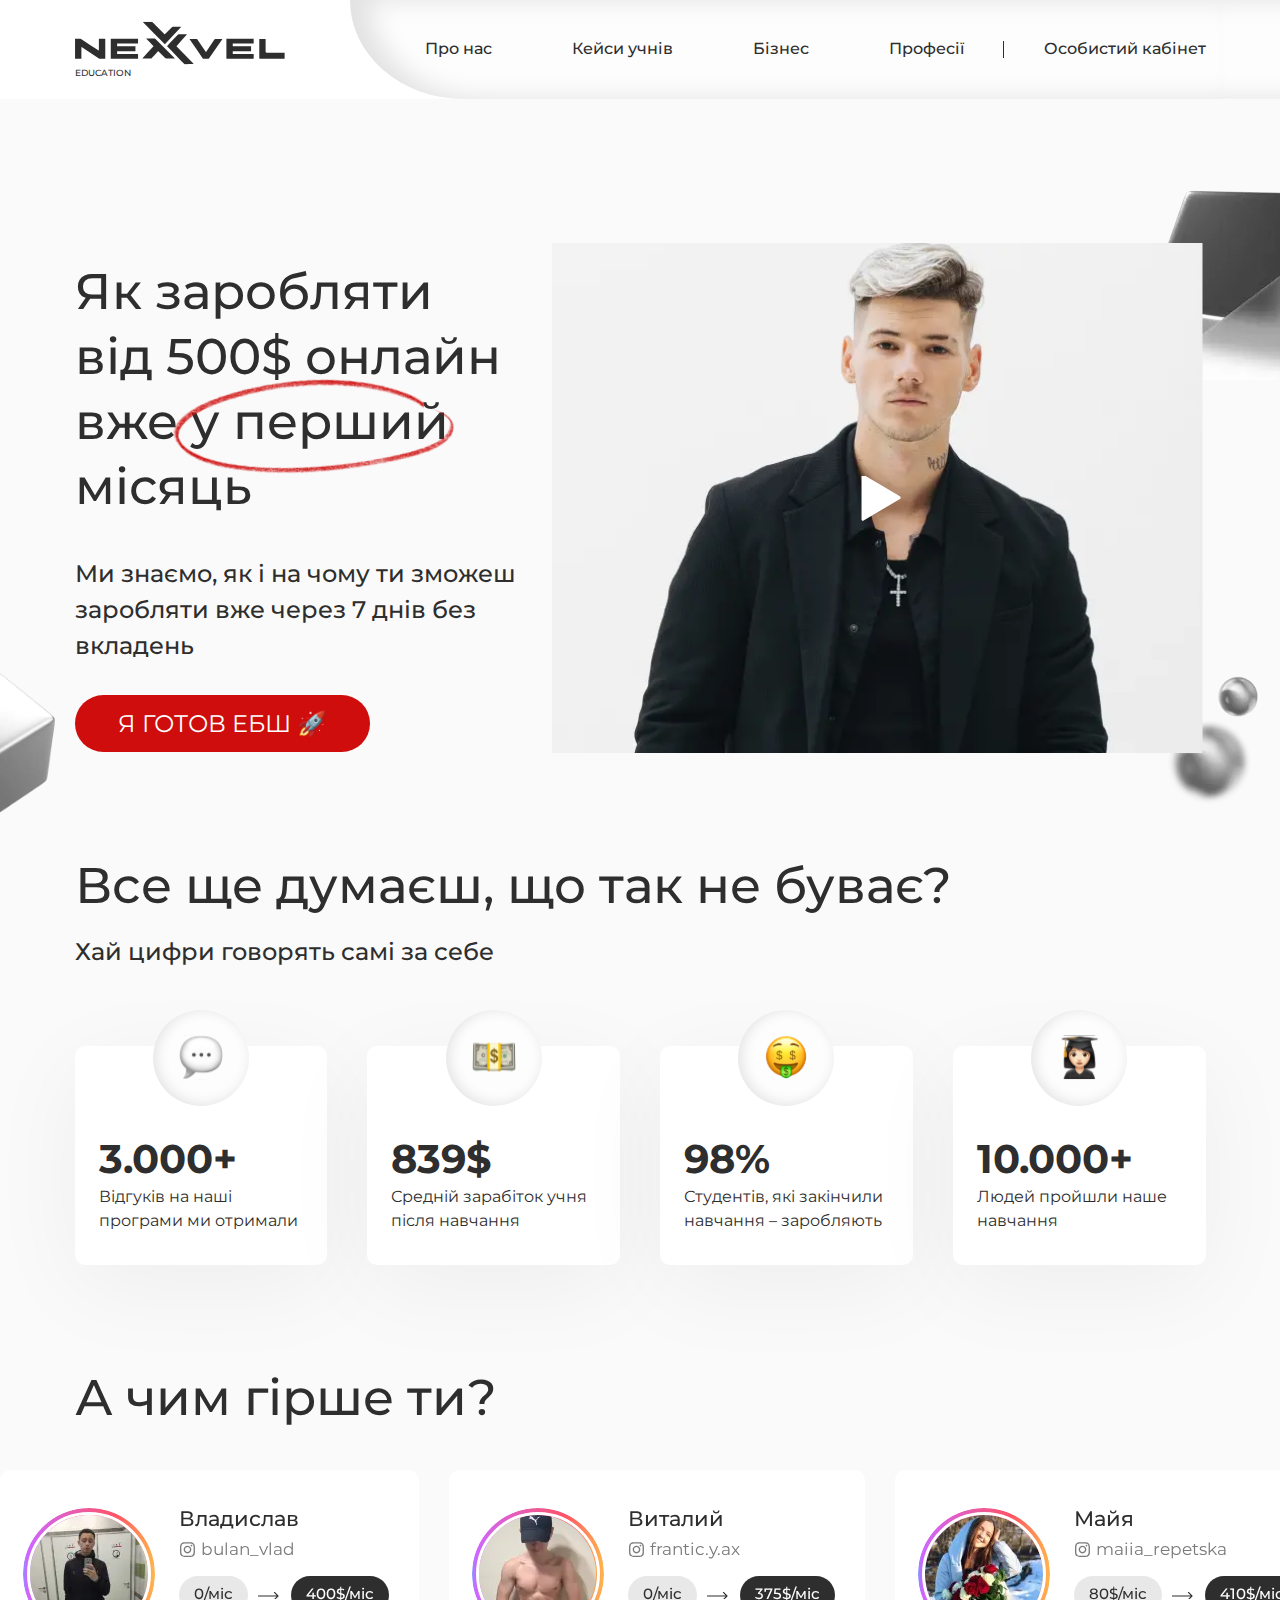
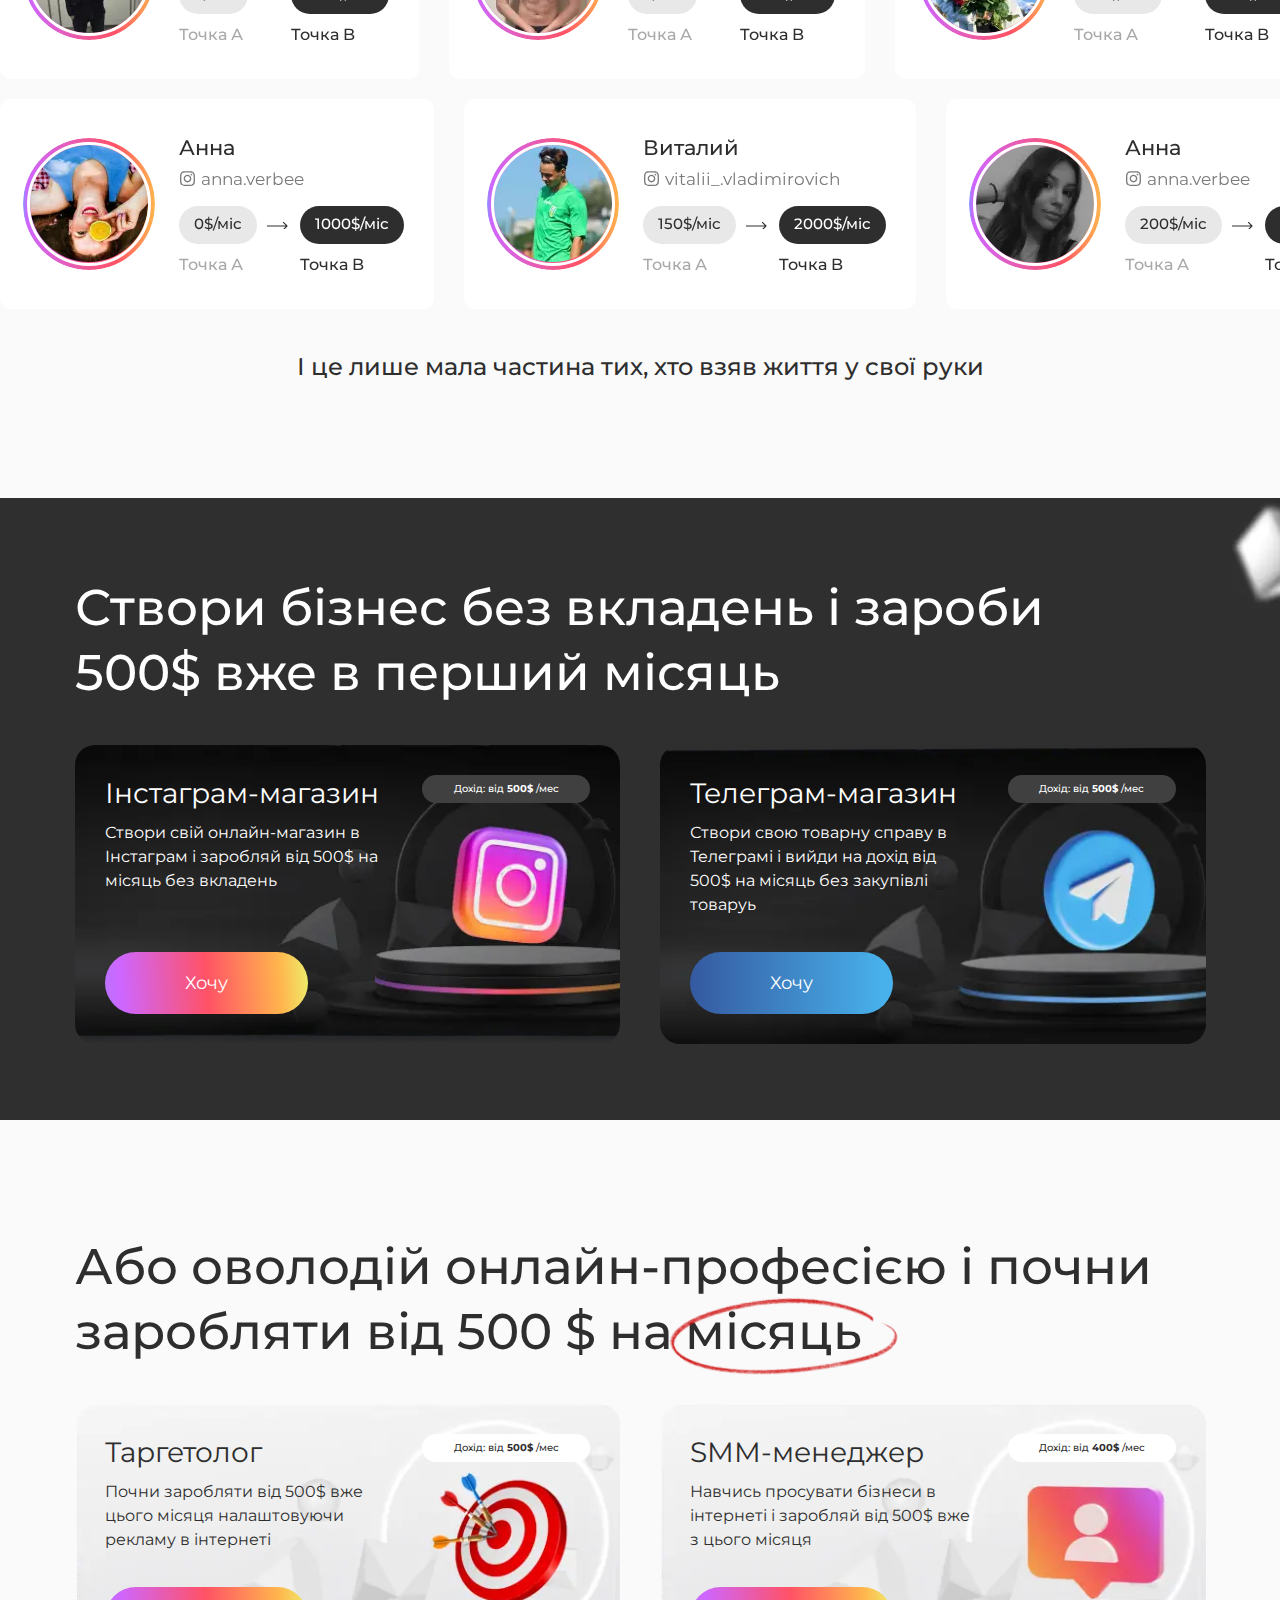
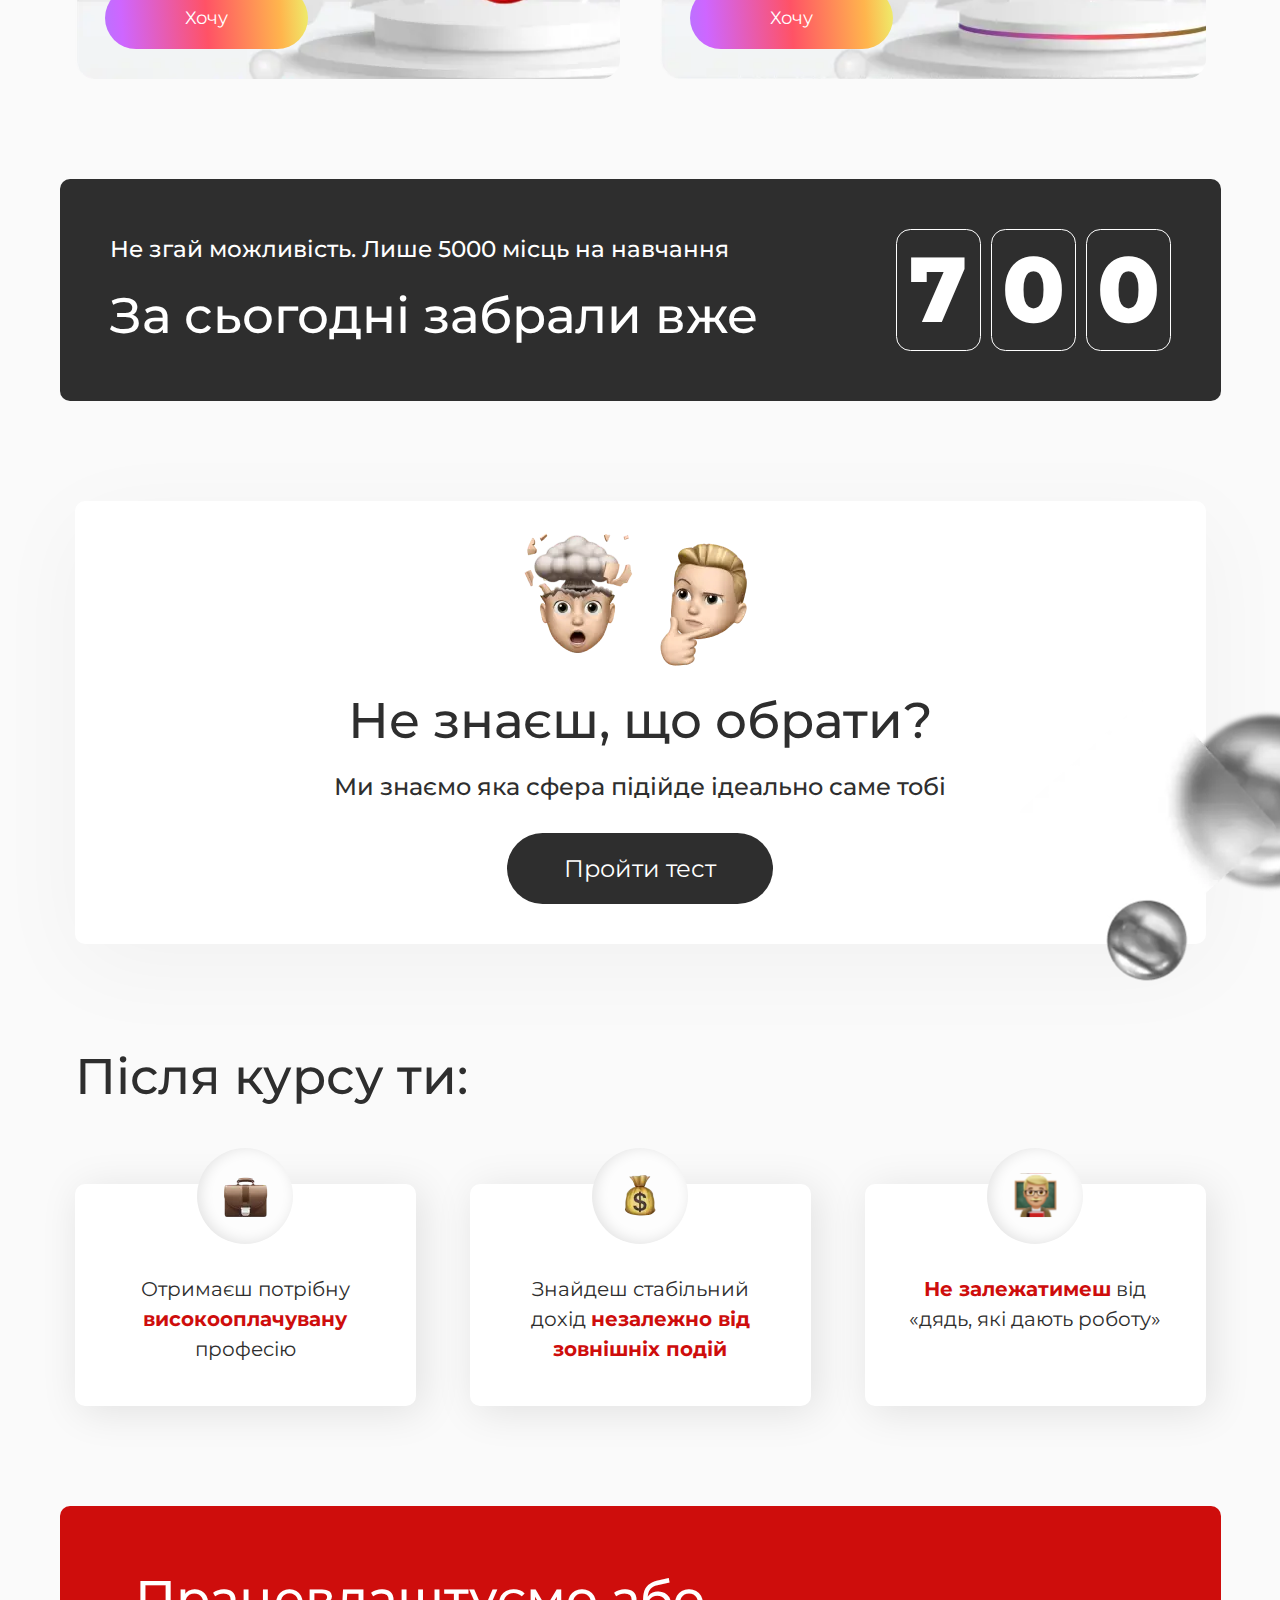
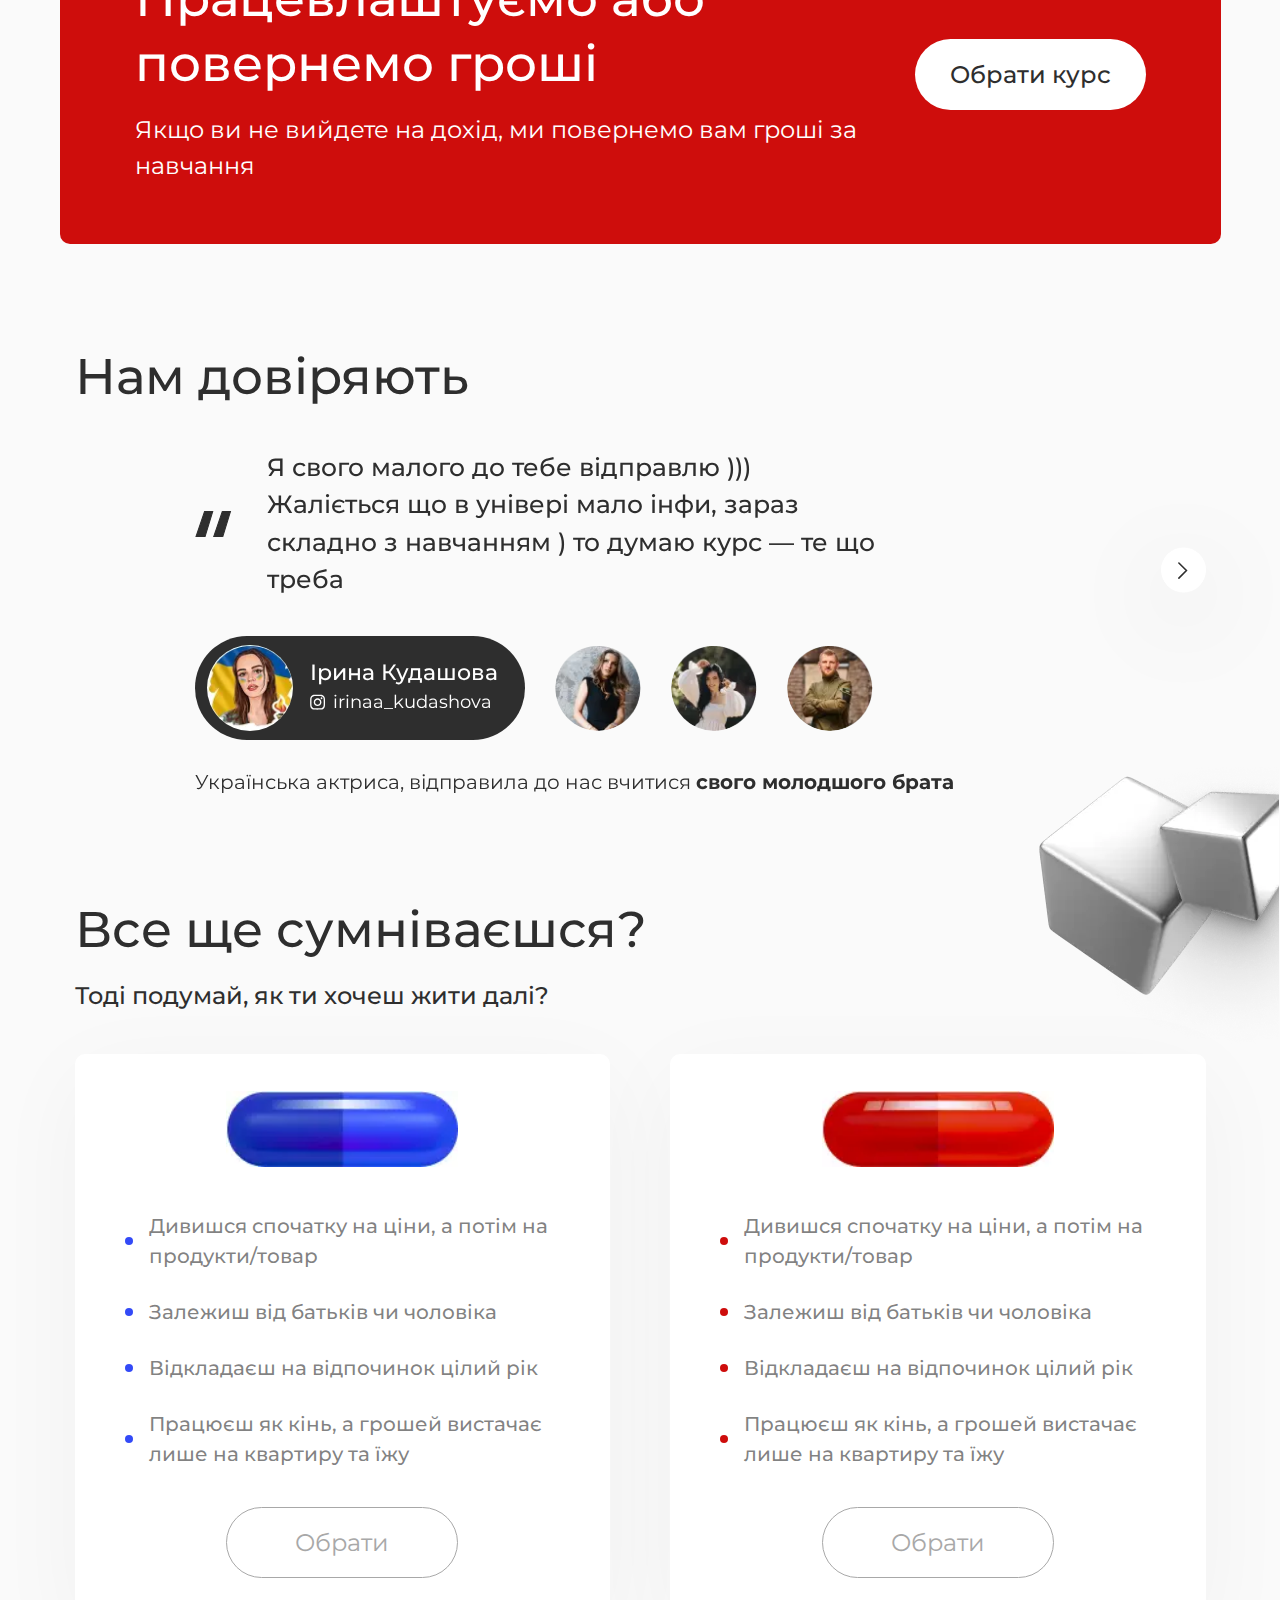
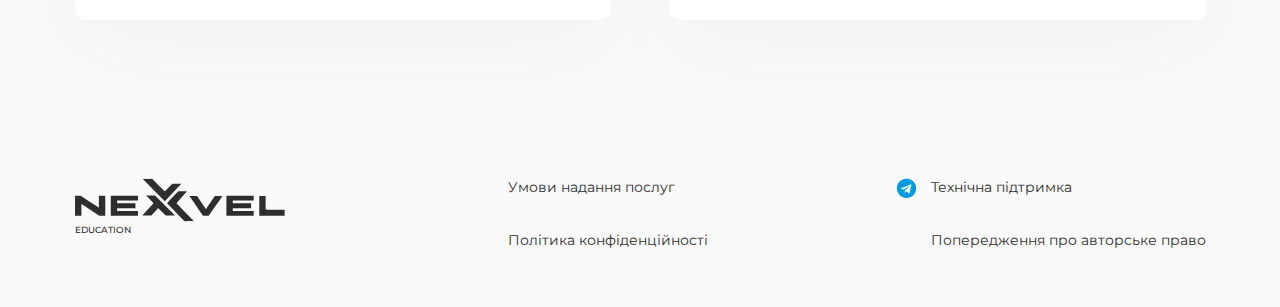
==== commit 74bdc2d3: "Add files via upload" ====
--- a/home.html
+++ b/home.html
@@ -6,14 +6,14 @@
 	<meta charset="UTF-8">
 	<meta name="format-detection" content="telephone=no">
 	<!-- <style>body{opacity: 0;}</style> -->
-	<link rel="stylesheet" href="css/style.min.css?_v=20230125094022">
+	<link rel="stylesheet" href="css/style.min.css?_v=20230125214231">
 	<!-- <meta name="robots" content="noindex, nofollow"> -->
 	<meta name="viewport" content="width=device-width, initial-scale=1.0">
 </head>
 
 <body>
 	<div class="wrapper">
-		<header data-scroll data-scroll-show class="header">
+		<header class="header">
 			<div class="header__container">
 				<a href="#" class="logo">
 					<img src="img/logo.svg" alt="logo">
@@ -41,7 +41,7 @@
 							<div hidden class="hero__dotts">
 								<span></span>
 							</div>
-							<h2 data-watch class="hero__subtitle subtitle">Як заробляти від 500$ онлайн вже <span>у&nbsp;перший</span>
+							<h2 class="hero__subtitle subtitle">Як заробляти від 500$ онлайн вже <span>у&nbsp;перший</span>
 								місяць</h2>
 							<h3 class="hero__label label">Ми знаємо, як і на чому ти зможеш заробляти вже через 7 днів без
 								вкладень</h3>
@@ -538,7 +538,7 @@
 			<section class="page__business business">
 				<div class="business__container">
 					<h2 class="business__subtitle subtitle subtitle_white">Створи бізнес без вкладень і зароби 500$ вже в
-						перший місяць</h2>
+						перший <span>місяць</span> </h2>
 					<div class="business__items">
 						<div class="business__item item-business item-business_instagram">
 							<div class="item-business__content">
@@ -563,13 +563,15 @@
 			</section>
 			<section class="page__online online">
 				<div class="online__container">
-					<h2 class="online__subtitle subtitle">Або оволодій онлайн-професією і почни заробляти від 500 $ на <span>місяць</span>
+					<h2 class="online__subtitle subtitle">Або оволодій онлайн-професією і почни заробляти від 500 $ на
+						<span>місяць</span>
 					</h2>
 					<div class="business__items">
 						<div class="business__item item-business item-business_target">
 							<div class="item-business__content">
 								<div class="item-business__header">Таргетолог</div>
-								<p class="item-business__text">Почни заробляти від 500$ вже цього місяця налаштовуючи рекламу в інтернеті</p>
+								<p class="item-business__text">Почни заробляти від 500$ вже цього місяця налаштовуючи рекламу в
+									інтернеті</p>
 								<a data-popup="#popup-target" href="#" class="item-business__button">Хочу</a>
 							</div>
 							<span class="item-business__description">Дохід: від <strong>500$</strong> /мес</span>
@@ -577,7 +579,8 @@
 						<div class="business__item item-business item-business_smm">
 							<div class="item-business__content">
 								<div class="item-business__header">SMM-менеджер</div>
-								<p class="item-business__text">Навчись просувати бізнеси в інтернеті і заробляй від 500$ вже з цього місяця</p>
+								<p class="item-business__text">Навчись просувати бізнеси в інтернеті і заробляй від 500$ вже з
+									цього місяця</p>
 								<a data-popup="#popup-cmm" href="#" class="item-business__button">Хочу</a>
 							</div>
 							<span class="item-business__description">Дохід: від <strong>400$</strong> /мес</span>
@@ -587,7 +590,7 @@
 			</section>
 			<section class="page__today today">
 				<div class="today__container">
-					<div class="today__items">
+					<div data-watch data-watch-once class="today__items">
 						<div class="today__content">
 							<div data-da=".today__container,992,first" class="today__headline">Не згай можливість. Лише 5000
 								місць на навчання
@@ -617,355 +620,7 @@
 						<h2 class="stepper__subtitle subtitle">Не знаєш, що обрати?</h2>
 						<h3 class="stepper__label label">Ми знаємо яка сфера підійде ідеально саме тобі</h3>
 						<div class="stepper__action">
-							<button type="button" href="#" class="stepper__button">Пройти тест</button>
-						</div>
-						<div class="stepper__wrapper">
-							<form data-multi-step action="#" class="stepper__form">
-								<div class="stepper__line">
-									<span class="stepper__bar"></span>
-								</div>
-								<div data-da=".stepper__mobile,991.98,last" data-step data-step-first-active class="card active">
-									<div class="card__header">1. Що б ви самі хотіли робити, працюючи вдома чи подорожуючи?</div>
-									<div class="card__values">
-										<div class="options">
-											<div class="options__item">
-												<input hidden id="o_1" class="options__input" checked type="radio" value="1" name="option">
-												<label for="o_1" class="options__label"><span class="options__text">Писати
-														захоплюючі
-														тексти</span></label>
-											</div>
-											<div class="options__item">
-												<input hidden id="o_2" class="options__input" type="radio" value="2" name="option">
-												<label for="o_2" class="options__label"><span class="options__text">Проводити з
-														користю
-														час у соціальних мережах</span></label>
-											</div>
-											<div class="options__item">
-												<input hidden id="o_3" class="options__input" type="radio" value="3" name="option">
-												<label for="o_3" class="options__label"><span class="options__text">Творчо працювати
-														з
-														фотографіями чи відео</span></label>
-											</div>
-											<div class="options__item">
-												<input hidden id="o_4" class="options__input" type="radio" value="4" name="option">
-												<label for="o_4" class="options__label"><span class="options__text">Продавати товари
-														чи
-														послуги</span></label>
-											</div>
-											<div class="options__item">
-												<input hidden id="o_5" class="options__input" type="radio" value="5" name="option">
-												<label for="o_5" class="options__label"><span class="options__text">Працювати у
-														сфері
-														реклами</span></label>
-											</div>
-										</div>
-									</div>
-									<div class="card__cta">
-										<button data-next class="card__button" type="button">Далі</button>
-									</div>
-								</div>
-								<div data-da=".stepper__mobile,991.98,last" data-step class="card">
-									<div class="card__header">2. Який сфера діяльності вас приваблює:</div>
-									<div class="card__values">
-										<div class="options">
-											<div class="options__item">
-												<input hidden id="o_6" class="options__input" checked type="radio" value="6" name="option">
-												<label for="o_6" class="options__label"><span class="options__text">Люди (я люблю
-														працювати з людьми)</span></label>
-											</div>
-											<div class="options__item">
-												<input hidden id="o_7" class="options__input" type="radio" value="7" name="option">
-												<label for="o_7" class="options__label"><span class="options__text">Фінанси (мені
-														подобається керувати грошима)</span></label>
-											</div>
-											<div class="options__item">
-												<input hidden id="o_8" class="options__input" type="radio" value="8" name="option">
-												<label for="o_8" class="options__label"><span class="options__text">Мистецтво та
-														креатив (я творчий та ідейний)</span></label>
-											</div>
-											<div class="options__item">
-												<input hidden id="o_9" class="options__input" type="radio" value="9" name="option">
-												<label for="o_9" class="options__label"><span class="options__text">Інформація (я
-														люблю знаходити та обробляти інформацію)</span></label>
-											</div>
-										</div>
-									</div>
-									<div class="card__cta">
-										<button data-next class="card__button" type="button">Далі</button>
-									</div>
-								</div>
-								<div data-da=".stepper__mobile,991.98,last" data-step class="card">
-									<div class="card__header">3. Як ви вважаєте: у вас хороший смак?</div>
-									<div class="card__values">
-										<div class="options">
-											<div class="options__item">
-												<input hidden id="o_10" class="options__input" checked type="radio" value="1" name="option">
-												<label for="o_10" class="options__label"><span class="options__text">Так, мої друзі
-														звертаються до мене за порадою</span></label>
-											</div>
-											<div class="options__item">
-												<input hidden id="o_11" class="options__input" type="radio" value="2" name="option">
-												<label for="o_11" class="options__label"><span class="options__text">Ні, це явно не
-														моя сильна сторона</span></label>
-											</div>
-											<div class="options__item">
-												<input hidden id="o_12" class="options__input" type="radio" value="3" name="option">
-												<label for="o_12" class="options__label"><span class="options__text">Я б попрацював
-														над розвитком смаку</span></label>
-											</div>
-										</div>
-									</div>
-									<div class="card__cta">
-										<button data-next class="card__button" type="button">Далі</button>
-									</div>
-								</div>
-								<div data-da=".stepper__mobile,991.98,last" data-step class="card">
-									<div class="card__header">4. Як ви вважаєте: вам простіше працювати на себе чи у наймі?</div>
-									<div class="card__values">
-										<div class="options">
-											<div class="options__item">
-												<input hidden id="o_13" class="options__input" checked type="radio" value="6" name="option">
-												<label for="o_13" class="options__label"><span class="options__text">В
-														наймі</span></label>
-											</div>
-											<div class="options__item">
-												<input hidden id="o_14" class="options__input" type="radio" value="7" name="option">
-												<label for="o_14" class="options__label"><span class="options__text">На
-														себе</span></label>
-											</div>
-										</div>
-									</div>
-									<div class="card__cta">
-										<button data-next class="card__button" type="button">Далі</button>
-									</div>
-								</div>
-								<div data-da=".stepper__mobile,991.98,last" data-step class="card">
-									<div class="card__header">5. Чи вмієте ви ясно, чітко та красиво формулювати свої думки у
-										письмовій формі?</div>
-									<div class="card__values">
-										<div class="options">
-											<div class="options__item">
-												<input hidden id="o_15" class="options__input" checked type="radio" value="1" name="option">
-												<label for="o_15" class="options__label"><span class="options__text">Так</span></label>
-											</div>
-											<div class="options__item">
-												<input hidden id="o_16" class="options__input" type="radio" value="2" name="option">
-												<label for="o_16" class="options__label"><span class="options__text">Ні</span></label>
-											</div>
-											<div class="options__item">
-												<input hidden id="o_17" class="options__input" type="radio" value="3" name="option">
-												<label for="o_17" class="options__label"><span class="options__text">Хочу
-														навчитися</span></label>
-											</div>
-										</div>
-									</div>
-									<div class="card__cta">
-										<button data-next class="card__button" type="button">Далі</button>
-									</div>
-								</div>
-								<div data-da=".stepper__mobile,991.98,last" data-step class="card">
-									<div class="card__header">6. Чи є у вас досвід у продажах?</div>
-									<div class="card__values">
-										<div class="options">
-											<div class="options__item">
-												<input hidden id="o_18" class="options__input" checked type="radio" value="6" name="option">
-												<label for="o_18" class="options__label"><span class="options__text">Так. Я люблю та
-														вмію продавати</span></label>
-											</div>
-											<div class="options__item">
-												<input hidden id="o_19" class="options__input" type="radio" value="7" name="option">
-												<label for="o_19" class="options__label"><span class="options__text">Так. Але я не
-														дуже люблю продавати</span></label>
-											</div>
-											<div class="options__item">
-												<input hidden id="o_20" class="options__input" type="radio" value="8" name="option">
-												<label for="o_20" class="options__label"><span class="options__text">Ні, і мені не
-														подобається продавати</span></label>
-											</div>
-											<div class="options__item">
-												<input hidden id="o_21" class="options__input" type="radio" value="9" name="option">
-												<label for="o_21" class="options__label"><span class="options__text">Хочу
-														навчитися</span></label>
-											</div>
-										</div>
-									</div>
-									<div class="card__cta">
-										<button data-next class="card__button" type="button">Далі</button>
-									</div>
-								</div>
-								<div data-da=".stepper__mobile,991.98,last" data-step class="card">
-									<div class="card__header">7. Скільки часу на день ви готові приділяти роботі?</div>
-									<div class="card__values">
-										<div class="options">
-											<div class="options__item">
-												<input hidden id="o_22" class="options__input" checked type="radio" value="1" name="option">
-												<label for="o_22" class="options__label"><span class="options__text">до 2
-														годин</span></label>
-											</div>
-											<div class="options__item">
-												<input hidden id="o_23" class="options__input" type="radio" value="2" name="option">
-												<label for="o_23" class="options__label"><span class="options__text">від 2 до
-														4</span></label>
-											</div>
-											<div class="options__item">
-												<input hidden id="o_24" class="options__input" type="radio" value="3" name="option">
-												<label for="o_24" class="options__label"><span class="options__text">від 4 до
-														6</span></label>
-											</div>
-										</div>
-									</div>
-									<div class="card__cta">
-										<button data-next class="card__button" type="button">Далі</button>
-									</div>
-								</div>
-								<div data-da=".stepper__mobile,991.98,last" data-step class="card">
-									<div class="card__header">8. Оцініть свій рівень спілкування з людьми:</div>
-									<div class="card__values">
-										<div class="options">
-											<div class="options__item">
-												<input hidden id="o_25" class="options__input" checked type="radio" value="6" name="option">
-												<label for="o_25" class="options__label"><span class="options__text">Ввічливий, знаю
-														як знайти до людей підхід. Терплячий</span></label>
-											</div>
-											<div class="options__item">
-												<input hidden id="o_26" class="options__input" type="radio" value="7" name="option">
-												<label for="o_26" class="options__label"><span class="options__text">Відносно
-														ввічливий, але маю запальний характер</span></label>
-											</div>
-											<div class="options__item">
-												<input hidden id="o_27" class="options__input" type="radio" value="8" name="option">
-												<label for="o_27" class="options__label"><span class="options__text">Я дуже хочу
-														навчитися ефективному спілкуванню з людьми</span></label>
-											</div>
-											<div class="options__item">
-												<input hidden id="o_28" class="options__input" type="radio" value="9" name="option">
-												<label for="o_28" class="options__label"><span class="options__text">Надаю перевагу
-														спілкуванню з комп’ютером</span></label>
-											</div>
-										</div>
-									</div>
-									<div class="card__cta">
-										<button data-next class="card__button" type="button">Далі</button>
-									</div>
-								</div>
-								<div data-da=".stepper__mobile,991.98,last" data-step class="card">
-									<div class="card__header">9. Ваші сильні сторони. Що у вас добре виходило/виходить? (можна
-										обрати кілька)</div>
-									<div class="card__values">
-										<div class="checkbox">
-											<div class="checkbox__line">
-												<input id="c_1" data-error="Ошибка" class="checkbox__input" type="checkbox" value="1" name="form[]">
-												<label for="c_1" class="checkbox__label"><span class="checkbox__text">малювання,
-														колажі, дизайн</span></label>
-											</div>
-											<div class="checkbox__line">
-												<input id="c_2" data-error="Ошибка" class="checkbox__input" type="checkbox" value="1" name="form[]">
-												<label for="c_2" class="checkbox__label"><span class="checkbox__text">комунікація,
-														вмію знаходити підхід до людей</span></label>
-											</div>
-											<div class="checkbox__line">
-												<input id="c_3" data-error="Ошибка" class="checkbox__input" type="checkbox" value="1" name="form[]">
-												<label for="c_3" class="checkbox__label"><span class="checkbox__text">робота з
-														цифрами</span></label>
-											</div>
-											<div class="checkbox__line">
-												<input id="c_4" data-error="Ошибка" class="checkbox__input" type="checkbox" value="1" name="form[]">
-												<label for="c_4" class="checkbox__label"><span class="checkbox__text">творчість,
-														креативність</span></label>
-											</div>
-											<div class="checkbox__line">
-												<input id="c_5" data-error="Ошибка" class="checkbox__input" type="checkbox" value="1" name="form[]">
-												<label for="c_5" class="checkbox__label"><span class="checkbox__text">знаходити
-														вихід у складній ситуації</span></label>
-											</div>
-											<div class="checkbox__line">
-												<input id="c_6" data-error="Ошибка" class="checkbox__input" type="checkbox" value="1" name="form[]">
-												<label for="c_6" class="checkbox__label"><span class="checkbox__text">вирішувати
-														проблеми інших</span></label>
-											</div>
-											<div class="checkbox__line">
-												<input id="c_7" data-error="Ошибка" class="checkbox__input" type="checkbox" value="1" name="form[]">
-												<label for="c_7" class="checkbox__label"><span class="checkbox__text">наводити лад у
-														справах, комп'ютері, паперах</span></label>
-											</div>
-										</div>
-									</div>
-									<div class="card__cta">
-										<button data-next data-nex-finish class="card__button" type="submit">Далі</button>
-									</div>
-								</div>
-							</form>
-							<div class="stepper__mobile">
-								<div data-da=".stepper__form,991.98,2" data-step data-step-first-active class="card active">
-									<div class="card__header">1. Ты хочешь работать на себя или в найме?</div>
-									<div class="card__values">
-										<div class="options">
-											<div class="options__item">
-												<input hidden id="o_29" class="options__input" checked type="radio" value="1" name="option">
-												<label for="o_29" class="options__label"><span class="options__text">Никакого найма,
-														пожалуйста! Никаких отчётов другим людям!</span></label>
-											</div>
-											<div class="options__item">
-												<input hidden id="o_30" class="options__input" type="radio" value="2" name="option">
-												<label for="o_30" class="options__label"><span class="options__text">На себя —
-														круто,
-														но
-														мне бы всё же хотелось бОльшей стабильности и меньше
-														контролировать</span></label>
-											</div>
-										</div>
-									</div>
-									<div class="card__cta">
-										<button data-next class="card__button" type="button">Далі</button>
-									</div>
-								</div>
-								<div data-da=".stepper__form,991.98,3" data-step class="card active">
-									<div class="card__header">2. Ты обожаешь инстаграм, хочешь больше проявляться и углубляться в
-										детали, больше времени проводить в соцсетях? Или
-										хочешь простоты и понятного функционала?</div>
-									<div class="card__values">
-										<div class="options">
-											<div class="options__item">
-												<input hidden id="o_31" class="options__input" checked type="radio" value="1" name="option">
-												<label for="o_31" class="options__label"><span class="options__text">Обожаю
-														Инстаграм,
-														его возможности, люблю заморачиваться с визуалом, делать рилс и
-														тд</span></label>
-											</div>
-											<div class="options__item">
-												<input hidden id="o_32" class="options__input" type="radio" value="2" name="option">
-												<label for="o_32" class="options__label"><span class="options__text">Мне надоел
-														инстаграм с его банами, цензурой, заморочками с визуалом ленты и тд. Я хочу
-														простоты и ясности!</span></label>
-											</div>
-										</div>
-									</div>
-									<div class="card__cta">
-										<button data-next class="card__button" type="button">Далі</button>
-									</div>
-								</div>
-								<div data-da=".stepper__form,991.98,4" data-step class="card active">
-									<div class="card__header">3. Ты больше про структуру, цифры и аналитику? Или про творчество,
-										креатив и идеи?</div>
-									<div class="card__values">
-										<div class="options">
-											<div class="options__item">
-												<input hidden id="o_33" class="options__input" checked type="radio" value="1" name="option">
-												<label for="o_33" class="options__label"><span class="options__text">Обожаю это всё
-														сразу!</span></label>
-											</div>
-											<div class="options__item">
-												<input hidden id="o_34" class="options__input" type="radio" value="2" name="option">
-												<label for="o_34" class="options__label"><span class="options__text">Мне бы поменьше
-														анализировать и поменьше ответственности за чужие деньги</span></label>
-											</div>
-										</div>
-									</div>
-									<div class="card__cta">
-										<button data-next data-nex-finish class="card__button" type="button">Далі</button>
-									</div>
-								</div>
-							</div>
+							<button data-popup="#popup-stepper" type="button" href="#" class="stepper__button">Пройти тест</button>
 						</div>
 					</div>
 				</div>
@@ -1006,7 +661,8 @@
 					<div class="job__items">
 						<div class="job__content">
 							<h2 class="job__subtitle subtitle subtitle_white">Працевлаштуємо або повернемо гроші</h2>
-							<p class="job__text">Якщо ви не вийдете на дохід, <a href="#">ми повернемо вам гроші за навчання</a> </p>
+							<p class="job__text">Якщо ви не вийдете на дохід, <a href="#">ми повернемо вам гроші за
+									навчання</a> </p>
 						</div>
 						<div class="job__action">
 							<a href="#" class="job__button">Обрати курс</a>
@@ -1148,10 +804,10 @@
 								</div>
 							</div>
 						</div>
-						<button type="button" class="swiper-button-next">
-							<img src="img/icons/right-arrow.svg" alt="icon:arrow">
-						</button>
-					</div>
+					</div>
+					<button type="button" class="swiper-button-next">
+						<img src="img/icons/right-arrow.svg" alt="icon:arrow">
+					</button>
 				</div>
 			</section>
 			<section class="page__doubt doubt">
@@ -1311,7 +967,187 @@
 			</div>
 		</div>
 	</div>
-	<script src="js/app.min.js?_v=20230125094022"></script>
+
+
+	<div id="popup-stepper" aria-hidden="true" class="popup popup__stepper">
+		<div class="popup__wrapper">
+			<div data-popc class="popup__content">
+				<div class="stepper__wrapper">
+					<form data-multi-step action="#" class="stepper__form">
+						<div class="stepper__line">
+							<span class="stepper__bar"></span>
+						</div>
+						<div data-da=".stepper__mobile,991.98,last" data-step data-step-first-active class="card active">
+							<div class="card__header">1. Ти хочеш працювати на себе чи в наймі?</div>
+							<div class="card__values">
+								<div class="options">
+									<div class="options__item">
+										<input hidden id="o_1" class="options__input" checked type="radio" value="1" name="option">
+										<label for="o_1" class="options__label"><span class="options__text">Ніякого найму,
+												будь ласка! Жодних звітів іншим людям!</span></label>
+									</div>
+									<div class="options__item">
+										<input hidden id="o_2" class="options__input" type="radio" value="2" name="option">
+										<label for="o_2" class="options__label"><span class="options__text">На себе - круто,
+												але мені б все ж таки хотілося більшої стабільності і менше
+												контролювати</span></label>
+									</div>
+								</div>
+							</div>
+							<div class="card__cta">
+								<button data-next class="card__button" type="button">Далі</button>
+							</div>
+						</div>
+						<div data-da=".stepper__mobile,991.98,last" data-step class="card">
+							<div class="card__header">2. Скільки часу на день ви готові приділяти роботі?</div>
+							<div class="card__values">
+								<div class="options options-small">
+									<div class="options__item">
+										<input hidden id="o_6" class="options__input" checked type="radio" value="6" name="option">
+										<label for="o_6" class="options__label"><span class="options__text">до 2
+												годин</span></label>
+									</div>
+									<div class="options__item">
+										<input hidden id="o_7" class="options__input" type="radio" value="7" name="option">
+										<label for="o_7" class="options__label"><span class="options__text">від 2 до
+												4</span></label>
+									</div>
+									<div class="options__item">
+										<input hidden id="o_54" class="options__input" type="radio" value="7" name="option">
+										<label for="o_54" class="options__label"><span class="options__text">від 4 до
+												6</span></label>
+									</div>
+								</div>
+							</div>
+							<div class="card__cta">
+								<button data-next class="card__button" type="button">Далі</button>
+							</div>
+						</div>
+						<div data-da=".stepper__mobile,991.98,last" data-step class="card">
+							<div class="card__header">3.1 Ти любиш інстаграм, хочеш більше проявлятися і заглиблюватися в
+								деталі, більше часу проводити в соцмережах? Чи хочеш
+								простоти та зрозумілого функціоналу?</div>
+							<div class="card__values">
+								<div class="options">
+									<div class="options__item">
+										<input hidden id="o_77" class="options__input" checked type="radio" value="6" name="option">
+										<label for="o_77" class="options__label"><span class="options__text">Обожнюю
+												Інстаграм, його можливості, люблю морочитися з візуалом, робити ріллс і
+												т.д.</span></label>
+									</div>
+									<div class="options__item">
+										<input hidden id="o_88" class="options__input" type="radio" value="7" name="option">
+										<label for="o_88" class="options__label"><span class="options__text">Мені набрид
+												Інстаграм з його банами, цензурою, заморочками з візуалом стрічки і т.д. Я
+												хочу простоти та ясності!</span></label>
+									</div>
+								</div>
+							</div>
+							<div class="card__cta">
+								<button data-next class="card__button" type="button">Далі</button>
+							</div>
+						</div>
+						<div data-da=".stepper__mobile,991.98,last" data-step class="card">
+							<div class="card__header">3.2 Ти більше про структуру, цифри та аналітику? Чи про творчість,
+								креатив та ідеї?</div>
+							<div class="card__values">
+								<div class="options">
+									<div class="options__item">
+										<input hidden id="o_66" class="options__input" checked type="radio" value="6" name="option">
+										<label for="o_66" class="options__label"><span class="options__text">Більше за
+												будь-яку зрозумілу структуровану роботу.</span></label>
+									</div>
+									<div class="options__item">
+										<input hidden id="o_99" class="options__input" type="radio" value="7" name="option">
+										<label for="o_99" class="options__label"><span class="options__text">Мені б менше
+												аналізувати і менше відповідальності за чужі гроші. Люблю
+												творити!</span></label>
+									</div>
+								</div>
+							</div>
+							<div class="card__cta">
+								<button data-next data-nex-finish class="card__button" type="button">Далі</button>
+							</div>
+						</div>
+					</form>
+					<div class="stepper__mobile">
+						<div data-da=".stepper__form,991.98,2" data-step data-step-first-active data-step-first-active class="card active">
+							<div class="card__header">1. Ти хочеш працювати на себе чи в наймі?</div>
+							<div class="card__values">
+								<div class="options">
+									<div class="options__item">
+										<input hidden id="o_10" class="options__input" checked type="radio" value="1" name="option">
+										<label for="o_10" class="options__label"><span class="options__text">Ніякого найму,
+												будь ласка! Жодних звітів іншим людям!</span></label>
+									</div>
+									<div class="options__item">
+										<input hidden id="o_11" class="options__input" type="radio" value="2" name="option">
+										<label for="o_11" class="options__label"><span class="options__text">На себе -
+												круто,
+												але мені б все ж таки хотілося більшої стабільності і менше
+												контролювати</span></label>
+									</div>
+								</div>
+							</div>
+							<div class="card__cta">
+								<button data-next class="card__button" type="button">Далі</button>
+							</div>
+						</div>
+						<div data-da=".stepper__form,991.98,3" data-step class="card active">
+							<div class="card__header">2. Ты обожаешь инстаграм, хочешь больше проявляться и углубляться в
+								детали, больше времени проводить в соцсетях? Или
+								хочешь простоты и понятного функционала?</div>
+							<div class="card__values">
+								<div class="options">
+									<div class="options__item">
+										<input hidden id="o_31" class="options__input" checked type="radio" value="1" name="option">
+										<label for="o_31" class="options__label"><span class="options__text">Обожаю
+												Инстаграм,
+												его возможности, люблю заморачиваться с визуалом, делать рилс и
+												тд</span></label>
+									</div>
+									<div class="options__item">
+										<input hidden id="o_32" class="options__input" type="radio" value="2" name="option">
+										<label for="o_32" class="options__label"><span class="options__text">Мне надоел
+												инстаграм с его банами, цензурой, заморочками с визуалом ленты и тд. Я хочу
+												простоты и ясности!</span></label>
+									</div>
+								</div>
+							</div>
+							<div class="card__cta">
+								<button data-next class="card__button" type="button">Далі</button>
+							</div>
+						</div>
+						<div data-da=".stepper__form,991.98,4" data-step class="card active">
+							<div class="card__header">3. Ты больше про структуру, цифры и аналитику? Или про творчество,
+								креатив и
+								идеи?
+							</div>
+							<div class="card__values">
+								<div class="options">
+									<div class="options__item">
+										<input hidden id="o_33" class="options__input" checked type="radio" value="1" name="option">
+										<label for="o_33" class="options__label"><span class="options__text">Обожаю это всё
+												сразу!</span></label>
+									</div>
+									<div class="options__item">
+										<input hidden id="o_34" class="options__input" type="radio" value="2" name="option">
+										<label for="o_34" class="options__label"><span class="options__text">Мне бы поменьше
+												анализировать и
+												поменьше ответственности за чужие деньги</span></label>
+									</div>
+								</div>
+							</div>
+							<div class="card__cta">
+								<button data-next data-nex-finish class="card__button" type="button">Далі</button>
+							</div>
+						</div>
+					</div>
+				</div>
+			</div>
+		</div>
+	</div>
+	<script src="js/app.min.js?_v=20230125214231"></script>
 </body>
 
 </html>--- a/css/style.min.css
+++ b/css/style.min.css
@@ -1 +1 @@
-@charset "UTF-8";@import url(https://fonts.googleapis.com/css?family=Montserrat:100,200,300,regular,500,600,700,800,900,100italic,200italic,300italic,italic,500italic,600italic,700italic,800italic,900italic&display=swap);*{padding:0;margin:0;border:0}*,:after,:before{-webkit-box-sizing:border-box;box-sizing:border-box}body,html{height:100%;min-width:320px}body{color:#2e2e2e;line-height:1;font-family:Montserrat;font-size:1rem;-ms-text-size-adjust:100%;-moz-text-size-adjust:100%;-webkit-text-size-adjust:100%;-webkit-font-smoothing:antialiased;-moz-osx-font-smoothing:grayscale}button,input,textarea{font-family:Montserrat;font-size:inherit}button{cursor:pointer;color:inherit;background-color:inherit}a{color:inherit;text-decoration:none}a:visited{text-decoration:none}a:hover{text-decoration:none}ul li{list-style:none}img{vertical-align:top}h1,h2,h3,h4,h5,h6{font-weight:inherit;font-size:inherit}body{background:#fafafa}.lock body{overflow:hidden;-ms-touch-action:none;touch-action:none;-ms-scroll-chaining:none;overscroll-behavior:none}.wrapper{min-height:100%;display:-webkit-box;display:-ms-flexbox;display:flex;-webkit-box-orient:vertical;-webkit-box-direction:normal;-ms-flex-direction:column;flex-direction:column;overflow:hidden}.wrapper>main{-webkit-box-flex:1;-ms-flex:1 1 auto;flex:1 1 auto}.wrapper>*{min-width:0}[class*=__container]{max-width:72.5625rem;margin:0 auto;padding:0 .9375rem}.button{display:-webkit-inline-box;display:-ms-inline-flexbox;display:inline-flex;padding:19px 53px;border:1px solid #a8a8a8;border-radius:70px;font-weight:500;font-size:24px;line-height:150%;text-align:center;color:#a8a8a8}.button._fw{width:100%}.checkbox{position:relative}.checkbox:not(:last-child){margin-bottom:.3125em}.checkbox__line{background:#fff;padding:1.5rem 2.25rem;-webkit-box-shadow:5px 5px 40px rgba(0,0,0,.1);box-shadow:5px 5px 40px rgba(0,0,0,.1);border-radius:10px}.checkbox__line:not(:last-child){margin-bottom:16px}.checkbox__input{position:absolute;width:0;height:0;opacity:0}.checkbox__input:checked+.checkbox__label:before{border:2px solid #ce0d0c}.checkbox__input:checked+.checkbox__label:after{-webkit-transform:scale(1);-ms-transform:scale(1);transform:scale(1)}.checkbox__label{cursor:pointer;display:-webkit-inline-box;display:-ms-inline-flexbox;display:inline-flex;-webkit-box-align:center;-ms-flex-align:center;align-items:center;position:relative;gap:10px}.checkbox__label:before{content:"";-ms-flex-item-align:start;align-self:flex-start;-webkit-box-flex:0;-ms-flex:0 0 28px;flex:0 0 28px;width:28px;height:28px;background:#ececec;border-radius:6px;-webkit-transition:all .5s ease;-o-transition:all .5s ease;transition:all .5s ease}.checkbox__label::after{content:"";position:absolute;top:7px;left:7px;background:#ce0d0c;border-radius:3px;width:14px;-webkit-transition:-webkit-transform .5s ease;transition:-webkit-transform .5s ease;-o-transition:transform .5s ease;transition:transform .5s ease;transition:transform .5s ease,-webkit-transform .5s ease;-webkit-transform:scale(0);-ms-transform:scale(0);transform:scale(0);height:14px}.options{display:-webkit-box;display:-ms-flexbox;display:flex;-webkit-box-orient:vertical;-webkit-box-direction:normal;-ms-flex-direction:column;flex-direction:column}.options__item{height:68px;display:-webkit-box;display:-ms-flexbox;display:flex;-webkit-box-pack:start;-ms-flex-pack:start;justify-content:flex-start;position:relative;padding:1.5rem 2.25rem;cursor:pointer;background:#fff;-webkit-box-shadow:5px 5px 40px rgba(0,0,0,.1);box-shadow:5px 5px 40px rgba(0,0,0,.1);border-radius:10px}.options__input{width:0;height:0;opacity:0;position:absolute}.options__input:focus+.options__label:before{-webkit-box-shadow:0 0 5px #000;box-shadow:0 0 5px #000}.options__input:checked+.options__label:before{border:2px solid #ce0d0c}.options__input:checked+.options__label:after{-webkit-transform:scale(1);-ms-transform:scale(1);transform:scale(1)}.options__label{display:-webkit-inline-box;display:-ms-inline-flexbox;display:inline-flex;-webkit-box-align:center;-ms-flex-align:center;align-items:center;cursor:pointer;gap:1.25rem}.options__label:before{content:"";width:20px;height:20px;-webkit-box-flex:0;-ms-flex:0 0 20px;flex:0 0 20px;border-radius:50%;background:#ececec}.options__label:after{content:"";-webkit-transition:all .3s ease 0s;-o-transition:all .3s ease 0s;transition:all .3s ease 0s;width:10px;height:10px;border-radius:50%;background-color:#ce0d0c;position:absolute;left:41px;top:44%;-webkit-transform:scale(0);-ms-transform:scale(0);transform:scale(0)}.options__text{line-height:120%}body::after{content:"";background-color:rgba(0,0,0,.5);position:fixed;width:100%;height:100%;top:0;left:0;opacity:0;-webkit-transition:opacity .8s ease 0s;-o-transition:opacity .8s ease 0s;transition:opacity .8s ease 0s;pointer-events:none;z-index:149}.popup-show body::after{opacity:1}.popup{position:fixed;top:0;left:0;bottom:0;right:0;padding:30px 10px;-webkit-transition:visibility .8s ease 0s;-o-transition:visibility .8s ease 0s;transition:visibility .8s ease 0s;visibility:hidden;pointer-events:none}.popup_show{z-index:150;visibility:visible;overflow:auto;pointer-events:auto}.popup_show .popup__content{visibility:visible;-webkit-transform:scale(1);-ms-transform:scale(1);transform:scale(1)}.popup__wrapper{display:-webkit-box;display:-ms-flexbox;display:flex;-webkit-box-orient:vertical;-webkit-box-direction:normal;-ms-flex-direction:column;flex-direction:column;-webkit-box-align:center;-ms-flex-align:center;align-items:center;min-height:100%;-webkit-box-flex:1;-ms-flex:1 1 auto;flex:1 1 auto;width:100%;display:flex;-webkit-box-pack:center;-ms-flex-pack:center;justify-content:center;align-items:center}.popup__content{visibility:hidden;-webkit-transform:scale(0);-ms-transform:scale(0);transform:scale(0);-webkit-transition:-webkit-transform .3s ease 0s;transition:-webkit-transform .3s ease 0s;-o-transition:transform .3s ease 0s;transition:transform .3s ease 0s;transition:transform .3s ease 0s,-webkit-transform .3s ease 0s;background-color:#eee;padding:40px;width:100%;max-width:900px;border-radius:20px}.lock .popup__content{visibility:visible}.popup__header{font-weight:500;font-size:28px;line-height:130%;color:#323232}.popup__text{font-size:1.125rem;line-height:150%;color:#323232}.popup__button{padding:1rem 3.125rem;background:-o-linear-gradient(.27deg,#b10000 1.37%,#ff2524 95.37%);background:linear-gradient(89.73deg,#b10000 1.37%,#ff2524 95.37%);border-radius:70px;font-weight:500;font-size:20px;-webkit-transition:all .5s ease 0s;-o-transition:all .5s ease 0s;transition:all .5s ease 0s;line-height:150%;text-align:center;color:#fff}[class*=-ibg]{position:relative}[class*=-ibg] img{position:absolute;width:100%;height:100%;top:0;left:0;-o-object-fit:cover;object-fit:cover}[class*=-ibg_contain] img{-o-object-fit:contain;object-fit:contain}.logo{display:-webkit-inline-box;display:-ms-inline-flexbox;display:inline-flex;-webkit-box-orient:vertical;-webkit-box-direction:normal;-ms-flex-direction:column;flex-direction:column;gap:.125rem;font-weight:500;font-size:.5625rem;line-height:130%;position:relative;z-index:51}.subtitle{font-weight:500;line-height:130%}.subtitle_white{color:#fff}.label{font-weight:500;line-height:150%}.swiper-button-next{position:absolute;top:50%;-webkit-transform:translate(0,-50%);-ms-transform:translate(0,-50%);transform:translate(0,-50%);right:0;width:45px;height:45px;border-radius:50%;background-color:#fff;-webkit-box-shadow:0 23.1054px 102.691px rgba(0,0,0,.15);box-shadow:0 23.1054px 102.691px rgba(0,0,0,.15);display:-webkit-box;display:-ms-flexbox;display:flex;-webkit-box-align:center;-ms-flex-align:center;align-items:center;-webkit-box-pack:center;-ms-flex-pack:center;justify-content:center;text-align:center}.red{color:#b32d2d}.stepper__mobile{display:none}.stepper__mobile{display:none}.stepper__form{width:40.625rem;background:#fff;border-radius:20px;padding:20px;overflow:auto}.stepper__line{height:1px;background-color:#a7a7a7;position:relative}.stepper__bar{display:inline-block;height:6px;position:absolute;top:0;left:0;border-radius:10px;width:77px;-webkit-transition:left 1s ease;-o-transition:left 1s ease;transition:left 1s ease;background:#b10000;background:-webkit-gradient(linear,left top,right top,color-stop(32%,#b10000),to(rgba(255,37,36,.95980399)));background:-o-linear-gradient(left,#b10000 32%,rgba(255,37,36,.95980399) 100%);background:linear-gradient(90deg,#b10000 32%,rgba(255,37,36,.95980399) 100%);-webkit-transform:translate(0,-50%);-ms-transform:translate(0,-50%);transform:translate(0,-50%)}.stepper__wrapper{position:fixed;display:-webkit-box;display:-ms-flexbox;display:flex;-webkit-box-pack:center;-ms-flex-pack:center;justify-content:center;top:0;left:-100%;width:100%;z-index:600;height:100vh;opacity:0;background-color:#fff;z-index:500;-webkit-transition:all .5s ease;-o-transition:all .5s ease;transition:all .5s ease}.stepper-open .stepper__wrapper{left:0;opacity:1}.card{display:none}.card.active{display:block}.card__header{text-align:left;font-weight:500;line-height:130%;color:#323232}.card__header:not(:last-child){margin-bottom:32px}.card__label{cursor:pointer}.card__values:not(:last-child){margin-bottom:48px}.card__cta{text-align:center}.card__button{background:#ce0d0c;border-radius:70px;font-weight:500;font-size:24px;-webkit-transition:all .5s ease 0s;-o-transition:all .5s ease 0s;transition:all .5s ease 0s;line-height:150%;text-align:center;color:#fff}.card__radio{font-size:22px;line-height:150%;color:#323232}.item-business{position:relative;border-radius:20px;display:-webkit-box;display:-ms-flexbox;display:flex;min-height:250px;-webkit-box-pack:justify;-ms-flex-pack:justify;justify-content:space-between;-webkit-box-align:start;-ms-flex-align:start;align-items:flex-start;padding:30px 30px 30px 30px;gap:.625rem}.no-webp .item-business.item-business_instagram{background:url(../img/home/business/instagram-bg.png) center/cover no-repeat}.item-business.item-business_instagram{color:#fff}.no-webp .item-business.item-business_target{background:url(../img/home/business/target-final.png) center/cover no-repeat}.no-webp .item-business.item-business_telegram{background:url(../img/home/business/telegrem-bg-final.png) center/cover no-repeat}.item-business.item-business_telegram{color:#fff}.no-webp .item-business.item-business_smm{background:url(../img/home/business/smm-final.png) center/cover no-repeat}.item-business__content{max-width:280px;position:relative;z-index:2;display:-webkit-box;display:-ms-flexbox;display:flex;-webkit-box-orient:vertical;-webkit-box-direction:normal;-ms-flex-direction:column;flex-direction:column;-webkit-box-align:start;-ms-flex-align:start;align-items:flex-start;height:100%}.item-business__header{font-size:1.75rem;line-height:130%}.item-business__header:not(:last-child){margin-bottom:10px}.item-business__text{font-size:1rem;-webkit-box-flex:1;-ms-flex-positive:1;flex-grow:1;line-height:150%}.item-business__text:not(:last-child){margin-bottom:35px}.item-business__button{font-size:1.125rem;color:#fff;border-radius:70px;background:-o-linear-gradient(3.97deg,#8593ff -24.83%,#ce66ff 8.88%,#ff5266 49.96%,#ffb54d 85.65%,#e8ff75 104.23%);background:linear-gradient(86.03deg,#8593ff -24.83%,#ce66ff 8.88%,#ff5266 49.96%,#ffb54d 85.65%,#e8ff75 104.23%)}.item-business__button-telegram{border-radius:70px;background:-o-linear-gradient(.27deg,#355aa1 1.37%,#48b1eb 95.37%);background:linear-gradient(89.73deg,#355aa1 1.37%,#48b1eb 95.37%);font-size:1.125rem;color:#fff}.item-business__description{font-weight:500;font-size:10.1879px;line-height:140%;background-color:#404040;border-radius:30.5736px;min-width:168px;text-align:center;padding:7px}.item-business_smm .item-business__description{background-color:#fff}.item-business_target .item-business__description{background-color:#fff}.light-red{color:#ce0d0c}.header{position:absolute;width:100%;z-index:10}.header._header-scroll{position:fixed;top:-200%;background-color:#fff}.header._header-show{top:0;-webkit-transition:top .5s ease 0s;-o-transition:top .5s ease 0s;transition:top .5s ease 0s}.header__container{display:-webkit-box;display:-ms-flexbox;display:flex;-webkit-box-align:center;-ms-flex-align:center;align-items:center;-webkit-box-pack:justify;-ms-flex-pack:justify;justify-content:space-between;height:100%;gap:1.25rem}.menu__list{row-gap:.9375rem}.menu__item_cab{position:relative}.menu__item_cab::before{content:"";position:absolute;top:2px;left:-25%;height:1.0625rem;width:.0625rem;background-color:#2e2e2e}.menu__link{font-weight:500;font-size:1rem;line-height:130%;-webkit-transition:color .5s ease 0s;-o-transition:color .5s ease 0s;transition:color .5s ease 0s}.icon-menu{display:none}.footer{padding-bottom:58px;padding-top:58px}.footer__items{display:-ms-grid;display:grid;gap:1.25rem;-webkit-box-pack:justify;-ms-flex-pack:justify;justify-content:space-between}.footer__item_telegram{-webkit-box-ordinal-group:5;-ms-flex-order:4;order:4}.footer__link{font-size:14.0541px;line-height:130%;position:relative;-webkit-transition:color .5s ease 0s;-o-transition:color .5s ease 0s;transition:color .5s ease 0s}.footer__item_telegram .footer__link{position:relative}.no-webp .footer__item_telegram .footer__link::before{background:url(../img/icons/telegram.png) 0 0 no-repeat}.footer__item_telegram .footer__link::before{content:"";display:inline-block;top:0;left:-35px;position:absolute;width:20px;height:20px}.footer__link::after{-webkit-transition:all .5s ease 0s;-o-transition:all .5s ease 0s;transition:all .5s ease 0s;position:absolute;bottom:-4px;left:0;content:"";width:100%;height:.0625rem;background-color:#2e2e2e}.statistics__subtitle:not(:last-child){margin-bottom:1rem}.statistics__label{margin-bottom:4.75rem}.statistics__items{display:-ms-grid;display:grid;-ms-grid-columns:(1fr)[4];grid-template-columns:repeat(4,1fr)}.item-statistics{background-color:#fff;-webkit-box-shadow:0 21.3134px 94.7261px rgba(0,0,0,.05);box-shadow:0 21.3134px 94.7261px rgba(0,0,0,.05);border-radius:.625rem;padding:0 1.5rem 2rem 1.5rem}.item-statistics__image{margin-top:-2.25rem;width:6rem;height:6rem;margin-left:auto;margin-right:auto;border-radius:50%;background-color:#fdfdfd;-webkit-box-shadow:inset 2.99999px -.999998px 14px rgba(0,0,0,.11);box-shadow:inset 2.99999px -.999998px 14px rgba(0,0,0,.11);display:-webkit-box;display:-ms-flexbox;display:flex;-webkit-box-align:center;-ms-flex-align:center;align-items:center;-webkit-box-pack:center;-ms-flex-pack:center;justify-content:center;text-align:center}.item-statistics__image img{width:2.75rem;height:3.5625rem}.item-statistics__value{font-weight:700;line-height:130%}.item-statistics__text{line-height:150%}.doubt__subtitle:not(:last-child){margin-bottom:1rem}.doubt__label:not(:last-child){margin-bottom:2.5rem}.doubt__items{display:-ms-grid;display:grid;row-gap:2.5rem}.item-doubt{padding-top:2.3125rem;padding-left:3.125rem;padding-right:3.125rem;padding-bottom:3.6875rem;background:#fff;-webkit-box-shadow:0 21.3134px 94.7263px rgba(0,0,0,.04);box-shadow:0 21.3134px 94.7263px rgba(0,0,0,.04);border-radius:.625rem}.item-doubt__image{text-align:center}.item-doubt__image:not(:last-child){margin-bottom:2.75rem}.item-doubt__image img{width:14.5rem;height:4.75rem}.item-doubt__item{font-weight:500;font-size:1.25rem;line-height:150%;display:-webkit-box;display:-ms-flexbox;display:flex;-webkit-box-align:center;-ms-flex-align:center;align-items:center;gap:1rem;color:rgba(46,46,46,.6039215686)}.item-doubt__item:not(:last-child){margin-bottom:1.625rem}.item-doubt_blue .item-doubt__item::before{content:"";background:#334af7}.item-doubt_red .item-doubt__item::before{content:"";background:#ce0d0c}.item-doubt__item::before{content:"";width:8px;-webkit-box-flex:0;-ms-flex:0 0 .5rem;flex:0 0 .5rem;height:8px;border-radius:50%}.item-doubt__action{text-align:center}.item-doubt__button{border:1px solid #a8a8a8;border-radius:70px;padding:1.25rem 4.25rem;line-height:150%;font-size:1.5rem;color:#a8a8a8;-webkit-transition:all .5s ease;-o-transition:all .5s ease;transition:all .5s ease}.no-webp .business{background:url(../img/home/business/main-ng.png) left center no-repeat}.business__subtitle{max-width:61.125rem}.business__subtitle:not(:last-child){margin-bottom:40px}.business__items{display:-ms-grid;display:grid;gap:3.125rem}.business__item{-webkit-box-flex:0;-ms-flex:0 1 calc(50% - 44px);flex:0 1 calc(50% - 44px)}.reviews{position:relative}.no-webp .reviews::after{background:url(../img/home/reviews/test-decor.png) 0 0 no-repeat}.reviews::after{content:"";position:absolute;bottom:-10%;right:0;width:370px;height:500px;z-index:-1}.reviews__slider{position:relative}.slide-reviews__wrapper{max-width:890px}.slide-reviews__content{font-weight:500;font-size:25px;max-width:42.6875rem;line-height:150%;display:-webkit-box;display:-ms-flexbox;display:flex;gap:2.1875rem}.slide-reviews__content::before{content:"";width:35px;-webkit-box-flex:0;-ms-flex:0 0 37px;flex:0 0 37px;height:26px;background:url(../img/home/reviews/quotes.svg) center/cover no-repeat}.slide-reviews__content:not(:last-child){margin-bottom:37px}.slide-reviews__users:not(:last-child){margin-bottom:27px}.slide-reviews__description{font-size:20px;line-height:150%}.users-slide{display:-webkit-box;display:-ms-flexbox;display:flex;-webkit-box-align:center;-ms-flex-align:center;align-items:center;gap:1.875rem}.users-slide__active{background:#2e2e2e;border-radius:90.4426px;display:-webkit-box;display:-ms-flexbox;display:flex;-webkit-box-align:center;-ms-flex-align:center;align-items:center;gap:1.0625rem;padding:.5625rem .75rem}.users-slide__image{border-radius:50%;overflow:hidden;width:86px;height:86px}.users-slide__image img{-o-object-fit:cover;object-fit:cover;max-width:100%}.users-slide__item{border-radius:50%;overflow:hidden;-ms-flex-negative:0;flex-shrink:0}.users-slide__item img{width:86px;height:86px;max-width:100%;-o-object-fit:cover;object-fit:cover}.user-slide__content{color:#fff;display:-webkit-box;display:-ms-flexbox;display:flex;-webkit-box-orient:vertical;-webkit-box-direction:normal;-ms-flex-direction:column;flex-direction:column;padding-right:15px}.user-slide__name{font-weight:500;line-height:130%}.user-slide__social{line-height:160%;color:#fff;display:-webkit-inline-box;display:-ms-inline-flexbox;display:inline-flex;-webkit-box-align:center;-ms-flex-align:center;align-items:center;gap:.375rem}.user-slide__social::before{content:"";-webkit-box-flex:0;-ms-flex:0 0 17px;flex:0 0 17px;width:17px;height:17px;background:url(../img/icons/instagram.svg) 0 0 no-repeat}.stepper{position:relative;z-index:5}.no-webp .stepper::before{background:url(../img/home/stepper/bg.png) left bottom/cover no-repeat}.stepper::before{content:"";position:absolute;right:-8%;bottom:-13%;z-index:1;width:365px;height:314px}.stepper__block{max-width:70.6875rem;margin:0 auto;-webkit-box-shadow:0 21.3485px 94.8822px rgba(0,0,0,.04);box-shadow:0 21.3485px 94.8822px rgba(0,0,0,.04);border-radius:10.0165px;padding-top:24px;padding-bottom:40px;background:#fff;box-shadow:0 21.3485px 94.8822px rgba(0,0,0,.04);border-radius:10.0165px}.stepper__mobile{display:none}.stepper__image{text-align:center}.stepper__image:not(:last-child){margin-bottom:13px}.stepper__image img{max-width:100%}.stepper__subtitle{text-align:center}.stepper__subtitle:not(:last-child){margin-bottom:16px}.stepper__label{text-align:center;margin-bottom:28px}.stepper__action{text-align:center}.stepper__button{display:inline-block;line-height:29px;background:#2e2e2e;-webkit-transition:all .5s ease 0s;-o-transition:all .5s ease 0s;transition:all .5s ease 0s;border-radius:40px;padding:1.3125rem 3.5625rem;text-align:center;color:#fff}.worse__items{display:-ms-grid;display:grid;gap:1.25rem}.worse__items:not(:last-child){margin-bottom:40px}.worse__container:not(:last-child){margin-bottom:40px}.worse__container_first{display:-webkit-box;display:-ms-flexbox;display:flex;-webkit-box-align:center;-ms-flex-align:center;align-items:center;-webkit-box-pack:justify;-ms-flex-pack:justify;justify-content:space-between}.worse__text{font-weight:500;text-align:center;line-height:150%}.worse__slide{display:-webkit-box;display:-ms-flexbox;display:flex}.worse__wrapper{transition-timing-function:linear;-webkit-transition-timing-function:linear!important;-o-transition-timing-function:linear!important;transition-timing-function:linear!important}.item-worse{padding:2.1875rem 1.875rem;background:#fff;border-radius:11.1648px;display:-webkit-box;display:-ms-flexbox;display:flex;-webkit-box-align:center;-ms-flex-align:center;align-items:center;gap:2rem}.item-worse__avatar{position:relative;display:-webkit-inline-box;display:-ms-inline-flexbox;display:inline-flex;-webkit-box-align:center;-ms-flex-align:center;align-items:center;-webkit-box-pack:center;-ms-flex-pack:center;justify-content:center;border-radius:50%}.item-worse__avatar img{position:relative;z-index:2}.item-worse__avatar::after{content:"";position:absolute;width:118px;height:118px;border-radius:50%;outline:3px solid #fff;z-index:10}.item-worse__avatar::before{position:absolute;display:inline-block;content:"";width:132px;height:132px;border-radius:50%;outline:2px solid #fff;background:#8593ff;background:-webkit-gradient(linear,left top,right top,from(#8593ff),color-stop(3%,#ce66ff),color-stop(70%,#ff5266),color-stop(100%,#ffb54d),to(#e8ff75));background:-o-linear-gradient(left,#8593ff 0,#ce66ff 3%,#ff5266 70%,#ffb54d 100%,#e8ff75 100%);background:linear-gradient(90deg,#8593ff 0,#ce66ff 3%,#ff5266 70%,#ffb54d 100%,#e8ff75 100%)}.item-worse__name{font-weight:500;font-size:21.1905px;line-height:130%;color:#2e2e2e}.item-worse__name:not(:last-child){margin-bottom:4px}.item-worse__social{font-size:16.9524px;line-height:160%;color:#7a7a7a;display:-webkit-inline-box;display:-ms-inline-flexbox;display:inline-flex;-webkit-box-align:center;-ms-flex-align:center;align-items:center;gap:.375rem}.item-worse__social::before{content:"";-webkit-box-flex:0;-ms-flex:0 0 16px;flex:0 0 16px;width:16px;height:16px;background:url(../img/icons/instagram-dark.svg) 0 0/contain no-repeat}.item-worse__road{display:-webkit-box;display:-ms-flexbox;display:flex;-webkit-box-pack:justify;-ms-flex-pack:justify;justify-content:space-between;-webkit-box-align:center;-ms-flex-align:center;align-items:center;gap:.625rem}.item-worse__value-start{-webkit-box-flex:1;-ms-flex-positive:1;flex-grow:1;display:-webkit-box;display:-ms-flexbox;display:flex;-webkit-box-align:center;-ms-flex-align:center;align-items:center;gap:10px}.item-worse__value-start span{font-weight:500;font-size:14.8333px;line-height:160%;background:#e8e8e8;border-radius:22.3296px;padding:.4375rem .9375rem}.item-worse__value-start:not(:last-child){margin-bottom:11px}.item-worse__value-start::after{content:"";width:23px;height:8px;background:url(../img/icons/right-arrow-dark.svg) 0 0 no-repeat}.item-worse__start-point{font-weight:500;font-size:15.8929px;line-height:19px;color:#a9a9a9}.item-worse__start{display:-webkit-box;display:-ms-flexbox;display:flex;-webkit-box-orient:vertical;-webkit-box-direction:normal;-ms-flex-direction:column;flex-direction:column}.item-worse__value-end{display:-webkit-box;display:-ms-flexbox;display:flex;-webkit-box-flex:1;-ms-flex-positive:1;flex-grow:1;border-radius:22.3296px}.item-worse__value-end:not(:last-child){margin-bottom:11px}.item-worse__value-end span{background:#2e2e2e;font-weight:500;font-size:14.8333px;line-height:160%;color:#fff;border-radius:22.3296px;padding:.4375rem .9375rem}.item-worse__end-point{font-weight:500;font-size:15.8929px;line-height:19px;color:#2e2e2e}.hero{position:relative}.no-webp .hero::before{background:url(../img/home/hero/decor-right.png) left/contain no-repeat}.hero::before{width:33.75rem;height:38.1875rem;content:"";position:absolute;z-index:-1;bottom:0;left:0;-webkit-transform:translate(0,40%);-ms-transform:translate(0,40%);transform:translate(0,40%)}.hero__items{display:-ms-grid;display:grid;row-gap:2.1875rem}.hero__content{-ms-flex-item-align:center;-ms-grid-row-align:center;align-self:center}.hero__subtitle span{position:relative}.hero__subtitle span::after{content:"";display:inline-block;position:absolute;top:-15%;left:-32px;width:17.5rem;height:6.25rem;background:url(../img/icons/text-rounded-decor.svg) left center no-repeat}.hero__label:not(:last-child){margin-bottom:3rem}.hero__button{background:#ce0d0c;color:#fff;padding:.875rem 2.6875rem;border-radius:78.9782px;-webkit-transition:all .5s ease 0s;-o-transition:all .5s ease 0s;transition:all .5s ease 0s}.hero__image{text-align:right;position:relative;padding-bottom:78%}.no-webp .hero__image::after{background:url(../img/home/hero/test.png) 0 0 no-repeat}.hero__image::after{content:"";position:absolute;top:-26%;right:-22%;width:19.125rem;height:19.125rem}.no-webp .hero__image::before{background:url(../img/home/hero/decor-2.png) 0 0/contain no-repeat}.hero__image::before{content:"";position:absolute;bottom:-23%;right:-19%;width:16.125rem;height:17.75rem}.hero__image img{max-width:100%;position:absolute;z-index:5;top:0;left:0;width:100%;height:100%;-o-object-fit:cover;object-fit:cover}.hero__icon{position:absolute;top:50%;left:50%;-webkit-transform:translate(-50%,-50%);-ms-transform:translate(-50%,-50%);transform:translate(-50%,-50%);z-index:50;background:0 0;-webkit-transition:all .5s ease;-o-transition:all .5s ease;transition:all .5s ease;border-radius:22.697px;width:8.5625rem;height:5.875rem}.hero__icon img{position:absolute;-webkit-transform:translate(-50%,-50%);-ms-transform:translate(-50%,-50%);transform:translate(-50%,-50%);top:50%;left:50%;width:2.5rem;height:2.8125rem;max-width:100%}.online__subtitle:not(:last-child){margin-bottom:40px}.online__subtitle span{position:relative}.online__subtitle span::after{content:"";display:inline-block;position:absolute;top:-15%;left:-45px;width:17.5rem;height:6.25rem;background:url(../img/icons/text-rounded-decor.svg) left center no-repeat}.today__container{background:#2e2e2e;border-radius:10.0173px;padding:50px}.today__items{display:-webkit-box;display:-ms-flexbox;display:flex;-webkit-box-pack:justify;-ms-flex-pack:justify;justify-content:space-between;-webkit-box-align:center;-ms-flex-align:center;align-items:center;gap:1.25rem}.today__headline{-webkit-box-flex:1;-ms-flex-positive:1;flex-grow:1;font-weight:500;font-size:1.4375rem;line-height:150%;color:#fff}.today__headline:not(:last-child){margin-bottom:17px}.info-today{display:-webkit-box;display:-ms-flexbox;display:flex;gap:.625rem}.info-today__item{border:1.44153px solid #fff;border-radius:14.4153px;text-align:center}.info-today__item span{font-weight:800;font-size:92px;line-height:130%;text-align:center;color:#fff}.after__subtitle:not(:last-child){margin-bottom:75px}.after__items{display:-ms-grid;display:grid;-webkit-box-pack:justify;-ms-flex-pack:justify;justify-content:space-between;row-gap:3.375rem}.item-after{text-align:center;border-radius:.625rem;display:-webkit-box;display:-ms-flexbox;display:flex;-webkit-box-orient:vertical;-webkit-box-direction:normal;-ms-flex-direction:column;flex-direction:column;gap:1.875rem;padding:0 2.625rem 2.625rem 2.625rem;background:#fff;-webkit-box-shadow:5.01333px 5.01333px 40.1066px rgba(0,0,0,.1);box-shadow:5.01333px 5.01333px 40.1066px rgba(0,0,0,.1)}.item-after__image{margin-top:-2.25rem;width:6rem;height:6rem;margin-left:auto;margin-right:auto;border-radius:50%;background-color:#fdfdfd;-webkit-box-shadow:inset 2.99999px -.999998px 14px rgba(0,0,0,.11);box-shadow:inset 2.99999px -.999998px 14px rgba(0,0,0,.11);display:-webkit-box;display:-ms-flexbox;display:flex;-webkit-box-align:center;-ms-flex-align:center;align-items:center;-webkit-box-pack:center;-ms-flex-pack:center;justify-content:center;text-align:center}.item-after__text{font-size:1.25rem;line-height:150%}.job__subtitle:not(:last-child){margin-bottom:16px}.job__text{font-size:24px;line-height:150%;color:#fff}.job__action{-ms-flex-negative:0;flex-shrink:0}.job__items{padding:60px;display:-webkit-box;display:-ms-flexbox;display:flex;-webkit-box-align:center;-ms-flex-align:center;align-items:center;gap:1.25rem}.job__button{border-radius:77.0072px;background-color:#fff;font-weight:500;-webkit-transition:color .5s ease;-o-transition:color .5s ease;transition:color .5s ease;padding:1.3125rem 2.1875rem;font-size:1.5rem;line-height:1.2083333333}.job__container{background:#ce0d0c;border-radius:10.0267px}.swiper{overflow:hidden}.swiper-wrapper{width:100%;height:100%;-webkit-box-sizing:content-box;box-sizing:content-box;display:-webkit-box;display:-ms-flexbox;display:flex;position:relative}.swiper-vertical .swiper-wrapper{-webkit-box-orient:vertical;-webkit-box-direction:normal;-ms-flex-direction:column;flex-direction:column}.swiper-autoheight .swiper-wrapper{-webkit-box-align:start;-ms-flex-align:start;align-items:flex-start}.swiper-initialized .swiper-slide{-ms-flex-negative:0;flex-shrink:0}.swiper-android .swiper-slide,.swiper-android .swiper-wrapper{-webkit-transform:translate3d(0,0,0);transform:translate3d(0,0,0)}.swiper-button-lock{display:none!important}@media (min-width:29.99875em){.footer__items{-ms-grid-columns:(auto)[3];grid-template-columns:repeat(3,auto)}}@media (min-width:29.99875em) and (min-width:72.5625em){.statistics__items{row-gap:4.375rem}}@media (min-width:47.99875em){.popup__header:not(:last-child){margin-bottom:21px}.popup__text:not(:last-child){margin-bottom:43px}.item-business__button{padding:1.375rem 5rem}.item-business__button-telegram{padding:1.375rem 5rem}.header__container{padding-right:0}.header__menu{padding-right:.9375rem;padding-left:3.125rem;display:-webkit-inline-box;display:-ms-inline-flexbox;display:inline-flex;-webkit-box-pack:end;-ms-flex-pack:end;justify-content:flex-end;position:relative}.header__menu{border-radius:0 0 0 1.25rem;background:#fdfdfd;border-radius:30% 0 0 13%/0 31% 27% 100%;-webkit-box-shadow:inset 19px 0 26px 0 rgba(0,0,0,.11);box-shadow:inset 19px 0 26px 0 rgba(0,0,0,.11)}.header__menu::after{content:"";position:absolute;background:#fdfdfd;top:0;right:-50vw;width:50vw;height:100%;border-radius:30% 0 0 13%/0 31% 27% 100%;-webkit-box-shadow:inset 19px 0 26px 0 rgba(0,0,0,.11);box-shadow:inset 19px 0 26px 0 rgba(0,0,0,.11);-webkit-transform:rotate(180deg);-ms-transform:rotate(180deg);transform:rotate(180deg)}.menu__list{display:-webkit-box;display:-ms-flexbox;display:flex;-webkit-box-align:center;-ms-flex-align:center;align-items:center;-ms-flex-wrap:wrap;flex-wrap:wrap}.footer__item:not(:last-child){margin-bottom:35px}.slide-reviews__content{-webkit-box-align:center;-ms-flex-align:center;align-items:center}.item-worse__avatar{width:117px;height:117px}.item-worse__social:not(:last-child){margin-bottom:13px}.info-today__item{min-width:85px}}@media (min-width:61.99875em){.options__item:not(:last-child){margin-bottom:24px}.options__label:after{top:43%}.options__text{font-size:1.375rem}.stepper__line:not(:last-child){margin-bottom:57px}.card__button{padding:1.125rem 5.3125rem}.doubt__items{-ms-grid-columns:(1fr)[2];grid-template-columns:repeat(2,1fr)}.reviews__subtitle:not(:last-child){margin-bottom:40px}.hero__items{-ms-grid-columns:28.25rem 1fr;grid-template-columns:28.25rem 1fr;-webkit-column-gap:1.5625rem;-moz-column-gap:1.5625rem;column-gap:1.5625rem}.hero__subtitle{max-width:26.875rem}.after__items{-ms-grid-columns:(1fr)[3];grid-template-columns:repeat(3,1fr)}}@media (min-width:61.99875em) and (min-width:81.9375em){.stepper__form{padding-bottom:5rem}.stepper__form{padding-top:5rem}}@media (min-width:61.99875em) and (min-width:72.5625em){.after__items{-webkit-column-gap:3.375rem;-moz-column-gap:3.375rem;column-gap:3.375rem}}@media (min-width:70.6875em){.menu__list{-webkit-column-gap:5.625rem;-moz-column-gap:5.625rem;column-gap:5.625rem}.doubt__items{-webkit-column-gap:3.75rem;-moz-column-gap:3.75rem;column-gap:3.75rem}.business__items{-webkit-column-gap:2.5rem;-moz-column-gap:2.5rem;column-gap:2.5rem}.worse__text{font-size:1.5rem}}@media (min-width:70.625em){.business__items{-ms-grid-columns:(1fr)[2];grid-template-columns:repeat(2,1fr)}}@media (min-width:72.5625em){.subtitle{font-size:3.125rem}.label{font-size:1.5rem}.card__header{font-size:1.6875rem}.statistics{padding-top:6.25rem}.statistics{padding-bottom:6.25rem}.statistics__items{-webkit-column-gap:2.5rem;-moz-column-gap:2.5rem;column-gap:2.5rem}.item-statistics__image:not(:last-child){margin-bottom:1.6875rem}.item-statistics__value{font-size:2.5rem}.item-statistics__text{font-size:1rem}.doubt{padding-bottom:6.25rem}.item-doubt__list:not(:last-child){margin-bottom:3.5rem}.business{padding-top:5.625rem}.business{padding-bottom:5.625rem}.reviews{padding-top:6.25rem}.reviews{padding-bottom:6.25rem}.user-slide__name{font-size:1.375rem}.user-slide__social{font-size:1.125rem}.stepper__button{font-size:1.5rem}.worse{padding-bottom:6.25rem}.hero__button{font-size:1.5rem}.online{padding-top:6.25rem}.online{padding-bottom:6.25rem}.today{margin-bottom:6.25rem}.after{padding-top:6.25rem}.after{padding-bottom:6.25rem}}@media (min-width:81.9375em){.stepper__wrapper{padding-left:5rem}.stepper__wrapper{padding-right:5rem}.header__menu{padding-top:2.5rem}.header__menu{padding-bottom:2.5rem}.hero{padding-top:15.625rem}.hero__subtitle:not(:last-child){margin-bottom:2.5rem}}@media (max-width:62em){.stepper__wrapper{padding-left:4.0625rem}.stepper__wrapper{padding-right:4.0625rem}.header__menu{padding-top:1.875rem}.header__menu{padding-bottom:1.875rem}.menu__list{-webkit-column-gap:1.875rem;-moz-column-gap:1.875rem;column-gap:1.875rem}.doubt__items{-webkit-column-gap:1.875rem;-moz-column-gap:1.875rem;column-gap:1.875rem}.business__items{-webkit-column-gap:1.25rem;-moz-column-gap:1.25rem;column-gap:1.25rem}.worse__text{font-size:1.25rem}.hero__subtitle:not(:last-child){margin-bottom:.9375rem}}@media (max-width:48em){.hero{padding-top:7.5rem}}@media (max-width:20em){.subtitle{font-size:1.75rem}.label{font-size:.75rem}.card__header{font-size:1rem}.statistics{padding-top:2.5rem}.statistics{padding-bottom:2.5rem}.statistics__items{-webkit-column-gap:.75rem;-moz-column-gap:.75rem;column-gap:.75rem}.item-statistics__image:not(:last-child){margin-bottom:.875rem}.item-statistics__value{font-size:1.25rem}.item-statistics__text{font-size:.5625rem}.doubt{padding-bottom:2.5rem}.item-doubt__list:not(:last-child){margin-bottom:1.5625rem}.business{padding-top:2.5rem}.business{padding-bottom:2.5rem}.reviews{padding-top:2.5rem}.reviews{padding-bottom:2.5rem}.user-slide__name{font-size:.625rem}.user-slide__social{font-size:.5rem}.stepper__button{font-size:.6875rem}.worse{padding-bottom:2.5rem}.hero__button{font-size:.6875rem}.online{padding-top:2.5rem}.online{padding-bottom:2.5rem}.today{margin-bottom:2.5rem}.after{padding-top:2.5rem}.after{padding-bottom:2.5rem}}@media (max-width:103.125em){.reviews::after{bottom:-50%}}@media (max-width:70.6875em){.menu__item_cab::before{display:none}.no-webp .business{background:url(../img/home/business/main-ng.png) center/cover no-repeat}.reviews::after{display:none}}@media (max-width:61.99875em) and (max-width:20em){.options__item{margin-bottom:.9375rem}.options__text{font-size:.6875rem}.stepper__form{padding-top:1.25rem}.stepper__form{padding-bottom:1.25rem}.stepper__line{margin-bottom:2.1875rem}.card__values:not(:last-child){margin-bottom:1.25rem}.card__button{padding-top:.8125rem}.card__button{padding-bottom:.8125rem}.card__button{padding-left:2.9375rem}.card__button{padding-right:2.9375rem}.item-business__header{font-size:1.125rem}.item-business__text{font-size:.6875rem}.item-business__button{font-size:.6875rem}.item-business__button-telegram{font-size:.6875rem}.statistics__label{margin-bottom:2.0625rem}.item-statistics__image{width:3rem}.item-statistics__image{height:3rem}.item-statistics__image img{width:1.4375rem}.item-statistics__image img{height:1.8125rem}.item-doubt{padding-top:1.0625rem}.item-doubt{padding-left:1.875rem}.item-doubt{padding-right:1.875rem}.item-doubt{padding-bottom:1.25rem}.item-doubt__image:not(:last-child){margin-bottom:1.25rem}.item-doubt__image img{width:5.1875rem}.item-doubt__image img{height:1.6875rem}.item-doubt__item{font-size:.5625rem}.item-doubt__item:not(:last-child){margin-bottom:.625rem}.item-doubt__button{padding-left:1.25rem}.item-doubt__button{padding-right:1.25rem}.item-doubt__button{font-size:.6875rem}.reviews__subtitle{margin-bottom:1.3125rem}.slide-reviews__content{font-size:.6875rem}.slide-reviews__content{-webkit-column-gap:.625rem;-moz-column-gap:.625rem;column-gap:.625rem}.slide-reviews__description{font-size:.625rem}.users-slide__image{width:2.375rem}.users-slide__image{height:2.375rem}.worse__text{font-size:.75rem}.item-worse__name{font-size:.625rem}.item-worse__social{font-size:.5rem}.item-worse__value-start span{font-size:.4375rem}.item-worse__start-point{font-size:.4375rem}.item-worse__value-end{font-size:.4375rem}.item-worse__value-end span{font-size:.4375rem}.item-worse__end-point{font-size:.4375rem}.hero__image{margin-bottom:1.5625rem}.info-today__item span{font-size:3.625rem}.item-after__image{width:4.375rem}.item-after__image{height:4.375rem}.item-after__text{font-size:.875rem}.job__text{font-size:.75rem}.job__button{font-size:.6875rem}}@media (max-width:61.99875em){.options__label{gap:1.875rem}.logo img{width:173px;height:2.1875rem}.swiper-button-next{top:25%}.stepper__inner{display:none}.stepper__mobile{display:block}.stepper__bar{width:195px}.header__menu{padding-top:1.875rem;padding-bottom:1.875rem}.menu__list{-webkit-column-gap:3.125rem;-moz-column-gap:3.125rem;column-gap:3.125rem}.menu__item_about-us{display:none}.menu__item_business{display:none}.statistics__items{-ms-grid-columns:(1fr)[2];grid-template-columns:repeat(2,1fr)}.users-slide__item img{width:70px;height:70px}.users-slide__item:last-child{display:none}.stepper::before{width:205px;height:177px;bottom:-20%}.hero__subtitle{max-width:37.5rem}.hero__subtitle span::after{top:-32%;left:-16%;-webkit-transform:scale(.8);-ms-transform:scale(.8);transform:scale(.8)}.hero__cta{text-align:center}.hero__dotts{display:-webkit-box;display:-ms-flexbox;display:flex;gap:.875rem}.hero__dotts:not(:last-child){margin-bottom:1.3125rem}.hero__dotts span{width:.5625rem;height:.5625rem;border-radius:50%;background:#c20908}.hero__dotts::after{content:"";width:.5625rem;width:.5625rem;height:.5625rem;border-radius:50%;background:#c20908}.hero__dotts::before{content:"";width:.5625rem;width:.5625rem;height:.5625rem;border-radius:50%;background:#c20908}.hero__image{padding-bottom:80%}.online__subtitle span::after{top:-32%;left:-42%;-webkit-transform:scale(.7);-ms-transform:scale(.7);transform:scale(.7)}.today__headline{text-align:center}.after__subtitle{text-align:center}.after__items{-webkit-box-pack:center;-ms-flex-pack:center;justify-content:center}.job__action{display:none}.job__items{padding:1.875rem 3.75rem}}@media (max-width:52.6875em){.footer__logo{display:-webkit-box;display:-ms-flexbox;display:flex;-webkit-box-orient:vertical;-webkit-box-direction:normal;-ms-flex-direction:column;flex-direction:column;gap:1.25rem}.footer__item{text-align:right}}@media (max-width:47.99875em){.button{padding:9px 24px}.options__item{height:75px;overflow:auto}.popup__action{text-align:center}.popup__button{padding:.75rem 2.25rem}.swiper-button-next{top:15%}.stepper__form{max-width:40.625rem}.stepper__wrapper{padding:10px}.item-business{-webkit-box-orient:vertical;-webkit-box-direction:reverse;-ms-flex-direction:column-reverse;flex-direction:column-reverse}.item-business{padding:40px 30px 60px 30px}.item-business__description{position:absolute;top:0;left:50%;-webkit-transform:translate(-50%,-50%);-ms-transform:translate(-50%,-50%);transform:translate(-50%,-50%);z-index:10}.header__container{min-height:2.25rem}.menu__body{position:fixed;top:0;left:-100%;width:100%;height:100%;background-color:#fff;z-index:50;overflow:auto;text-align:center;-webkit-transition:left .5s ease;-o-transition:left .5s ease;transition:left .5s ease;display:-webkit-box;display:-ms-flexbox;display:flex;-webkit-box-orient:vertical;-webkit-box-direction:normal;-ms-flex-direction:column;flex-direction:column;-webkit-box-align:center;-ms-flex-align:center;align-items:center;-webkit-box-pack:center;-ms-flex-pack:center;justify-content:center;padding:5rem 1.25rem 3.125rem 1.25rem}.menu__body::after{content:"";position:fixed;top:0;left:-100%;width:100%;height:4.375rem;-webkit-transition:left .5s ease 0s;-o-transition:left .5s ease 0s;transition:left .5s ease 0s;background-color:#fff}.menu-open .menu__body{left:0}.menu-open .menu__body::after{content:"";left:0}.menu__item_about-us{display:block}.menu__item_business{display:block}.menu__item:not(:last-child){margin-bottom:1.5rem}.menu__item_cab .menu__link{color:#777!important}.icon-menu{display:block;position:relative;width:1.875rem;height:1.125rem;z-index:51}.icon-menu span,.icon-menu::after,.icon-menu::before{content:"";-webkit-transition:all .3s ease 0s;-o-transition:all .3s ease 0s;transition:all .3s ease 0s;right:0;position:absolute;width:100%;border-radius:5px;height:.125rem;background-color:#323232}.icon-menu::before{top:0}.icon-menu::after{bottom:0}.icon-menu span{width:70%;top:calc(50% - .0625rem)}.menu-open .icon-menu span{width:0}.menu-open .icon-menu::before{top:calc(50% - .0625rem);-webkit-transform:rotate(-45deg);-ms-transform:rotate(-45deg);transform:rotate(-45deg)}.menu-open .icon-menu::after{bottom:calc(50% - .0625rem);-webkit-transform:rotate(45deg);-ms-transform:rotate(45deg);transform:rotate(45deg)}.item-statistics{padding:0 .75rem .75rem .75rem}.item-doubt__button{padding-top:10px;padding-bottom:10px}.stepper__block{position:relative;z-index:5}.stepper__image img{width:161px;height:91px}.stepper__subtitle:not(:last-child){margin-bottom:10px}.stepper__label{margin-bottom:14px}.stepper__button{padding:.8125rem 3.5625rem}.worse__items{gap:1.25rem}.item-worse{padding:15px}.item-worse{gap:.9375rem}.item-worse__avatar img{width:75px;height:75px}.item-worse__avatar::after{width:70px;height:70px}.item-worse__avatar::before{width:80px;height:80px}.item-worse__social{margin-bottom:7px}.item-worse__social::before{width:10px;height:10px;-webkit-box-flex:0;-ms-flex:0 1 10px;flex:0 1 10px}.item-worse__value-start{margin-bottom:5px!important}.item-worse__value-end{margin-bottom:5px!important}.hero::before{width:151px;height:171px}.hero__dotts{display:none}.hero__image::before{bottom:-40%}.today__items{-webkit-box-orient:vertical;-webkit-box-direction:normal;-ms-flex-direction:column;flex-direction:column}.after__subtitle:not(:last-child){margin-bottom:2.6875rem}.after__subtitle{text-align:left}.after__items{row-gap:2.5rem}.item-after{padding:0 1.875rem 1.875rem 1.875rem;gap:1.25rem}.job{text-align:center}.job__action{display:block}.job__items{-webkit-box-orient:vertical;-webkit-box-direction:normal;-ms-flex-direction:column;flex-direction:column}}@media (max-width:47.99875em) and (max-width:20em){.popup__header{font-size:1.125rem}.popup__header{margin-bottom:.8125rem}.popup__text{font-size:.6875rem}.popup__text{margin-bottom:2.3125rem}.popup__button{font-size:.6875rem}.item-business__button{padding-left:2.9375rem}.item-business__button{padding-right:2.9375rem}.item-business__button-telegram{padding-left:2.9375rem}.item-business__button-telegram{padding-right:2.9375rem}.menu__link{font-size:1.375rem}.footer__item{margin-bottom:.9375rem}.footer__link{font-size:.6875rem}.slide-reviews__content{max-width:18.75rem}.today__headline{font-size:.75rem}.info-today__item{width:4.0625rem}.job__content:not(:last-child){margin-bottom:1.25rem}.job__items{padding-left:1.0625rem}.job__items{padding-right:1.0625rem}}@media (max-width:47.99875em) and (any-hover:none){.icon-menu{cursor:default}}@media (max-width:44.6875em){.hero__subtitle span::after{-webkit-transform:scale(.7);-ms-transform:scale(.7);transform:scale(.7);top:-44%;left:-20%}.online__subtitle span::after{-webkit-transform:scale(.7);-ms-transform:scale(.7);transform:scale(.7);top:-54%;left:-54%}}@media (max-width:40.625em){.stepper::before{bottom:-21%}}@media (max-width:29.99875em){.button{font-size:.625rem}.options__item{height:85px}.options__label{gap:1.5rem}.logo{text-align:left}.logo img{width:90px;height:26px}.swiper-button-next{width:19px;height:19px}.swiper-button-next img{width:4px;height:6px}.card__button{font-size:.6875rem}.no-webp .item-business.item-business_instagram{background:url(../img/home/business/instagram-bg.png) -155px 0/auto 100% no-repeat}.no-webp .item-business.item-business_target{background:url(../img/home/business/target-final.png) -155px 0/auto 100% no-repeat}.no-webp .item-business.item-business_telegram{background:url(../img/home/business/telegrem-bg-final.png) -155px 0/auto 100% no-repeat}.no-webp .item-business.item-business_smm{background:url(../img/home/business/smm-final.png) -155px 0/auto 100% no-repeat}.item-business__text{max-width:150px}.item-business__button{padding-top:12px;padding-bottom:12px}.item-business__button-telegram{padding-top:12px;padding-bottom:12px}.footer{padding-top:0}.footer__items{-webkit-box-pack:center;-ms-flex-pack:center;justify-content:center}.footer__logo{text-align:center;-webkit-box-pack:center;-ms-flex-pack:center;justify-content:center;-webkit-box-align:center;-ms-flex-align:center;align-items:center}.footer__item{text-align:center}.footer__list_first{display:none}.footer__list_second{display:-webkit-box;display:-ms-flexbox;display:flex;-webkit-box-orient:vertical;-webkit-box-direction:normal;-ms-flex-direction:column;flex-direction:column}.statistics__subtitle:not(:last-child){margin-bottom:.625rem}.statistics__items{row-gap:1.875rem}.item-statistics__image{margin-top:-1.125rem}.slide-reviews__content{max-width:12.75rem}.slide-reviews__content::before{-webkit-box-flex:0;-ms-flex:0 0 18px;flex:0 0 18px;height:13px;width:18px}.users-slide{gap:.9375rem}.users-slide__active{gap:10px}.users-slide__item img{width:40px;height:40px}.user-slide__content{padding-right:7px}.no-webp .stepper::after{background:url(../img/home/stepper/cube-decor.png) 0 0 no-repeat}.stepper::after{content:"";position:absolute;top:0;left:0;width:100px;height:100px}.stepper::before{bottom:-8%}.stepper__block{max-width:16.5625rem}.stepper__image{margin-bottom:.3125rem!important}.hero{padding-top:5rem}.hero::before{width:151px;height:171px}.hero__subtitle span::after{left:-30%;top:-50%;-webkit-transform:scale(.6);-ms-transform:scale(.6);transform:scale(.6)}.hero__label{margin-bottom:0}.hero__button{padding:.4375rem 1.1875rem}.hero__image::after{top:-40%}.hero__image::before{bottom:-50%}.hero__icon{width:3.5rem;height:2.4375rem}.hero__icon img{width:1.1875rem;height:1.1875rem}.online__subtitle span::after{left:-72%;top:-50%;-webkit-transform:scale(.6);-ms-transform:scale(.6);transform:scale(.6)}.today__container{padding:35px;max-width:16.5625rem}.today__headline{text-align:left}.item-after__image{margin-top:-1.125rem}.job__subtitle{font-size:20px}.job__items{padding-bottom:40px}.job__button{padding:.6875rem 2.0625rem}.job__container{max-width:91%}}@media (max-width:23.125em){.no-webp .item-business.item-business_telegram{background:url(../img/home/business/telegrem-bg-final.png) -170px 0/auto 100% no-repeat}}@media (max-width:23.625em){.hero__subtitle span::after{left:-40%;top:-70%}.online__subtitle span::after{left:-80%;top:-70%}}@media (max-width:61.99875em) and (min-width:72.5625em){.options__item{margin-bottom:1.5rem}.options__text{font-size:1.375rem}.stepper__form{padding-top:4.0625rem}.stepper__form{padding-bottom:4.0625rem}.stepper__line{margin-bottom:3.5625rem}.card__values:not(:last-child){margin-bottom:3rem}.card__button{padding-top:1.125rem}.card__button{padding-bottom:1.125rem}.card__button{padding-left:5.3125rem}.card__button{padding-right:5.3125rem}.item-business__header{font-size:2.1875rem}.item-business__text{font-size:1.25rem}.item-business__button{font-size:1.125rem}.item-business__button-telegram{font-size:1.125rem}.statistics__label{margin-bottom:4.75rem}.item-statistics__image{width:6rem}.item-statistics__image{height:6rem}.item-statistics__image img{width:2.75rem}.item-statistics__image img{height:3.5625rem}.item-doubt{padding-top:2.9375rem}.item-doubt{padding-left:3.125rem}.item-doubt{padding-right:3.125rem}.item-doubt{padding-bottom:3.6875rem}.item-doubt__image:not(:last-child){margin-bottom:3.5rem}.item-doubt__image img{width:14.5rem}.item-doubt__image img{height:4.75rem}.item-doubt__item{font-size:1.5rem}.item-doubt__item:not(:last-child){margin-bottom:1.625rem}.item-doubt__button{padding-left:4.25rem}.item-doubt__button{padding-right:4.25rem}.item-doubt__button{font-size:1.5rem}.reviews__subtitle{margin-bottom:2.5rem}.slide-reviews__content{font-size:1.5625rem}.slide-reviews__content{-webkit-column-gap:2.1875rem;-moz-column-gap:2.1875rem;column-gap:2.1875rem}.slide-reviews__description{font-size:1.25rem}.users-slide__image{width:5.375rem}.users-slide__image{height:5.375rem}.worse__text{font-size:1.25rem}.item-worse__name{font-size:1.3125rem}.item-worse__social{font-size:1rem}.item-worse__value-start span{font-size:.875rem}.item-worse__start-point{font-size:1rem}.item-worse__value-end{font-size:.875rem}.item-worse__value-end span{font-size:.875rem}.item-worse__end-point{font-size:1rem}.hero__image{margin-bottom:2.5rem}.info-today__item span{font-size:5.75rem}.item-after__image{width:6rem}.item-after__image{height:6rem}.item-after__text{font-size:1.25rem}.job__text{font-size:1.5rem}.job__button{font-size:1.5rem}}@media (max-width:61.99875em) and (min-width:20em) and (max-width:72.5625em){@supports (margin-bottom:clamp(0.9375rem ,0.7234690844rem + 1.0701545779vw ,1.5rem)){.options__item{margin-bottom:clamp(.9375rem ,.7234690844rem + 1.0701545779vw ,1.5rem)}}@supports not (margin-bottom:clamp(0.9375rem ,0.7234690844rem + 1.0701545779vw ,1.5rem)){.options__item{margin-bottom:calc(.9375rem + .5625 * (100vw - 20rem)/ 52.5625)}}@supports (font-size:clamp(0.6875rem ,0.4259066587rem + 1.3079667063vw ,1.375rem)){.options__text{font-size:clamp(.6875rem ,.4259066587rem + 1.3079667063vw ,1.375rem)}}@supports not (font-size:clamp(0.6875rem ,0.4259066587rem + 1.3079667063vw ,1.375rem)){.options__text{font-size:calc(.6875rem + .6875 * (100vw - 20rem)/ 52.5625)}}@supports (padding-top:clamp(1.25rem ,0.1798454221rem + 5.3507728894vw ,4.0625rem)){.stepper__form{padding-top:clamp(1.25rem ,.1798454221rem + 5.3507728894vw ,4.0625rem)}}@supports not (padding-top:clamp(1.25rem ,0.1798454221rem + 5.3507728894vw ,4.0625rem)){.stepper__form{padding-top:calc(1.25rem + 2.8125 * (100vw - 20rem)/ 52.5625)}}@supports (padding-bottom:clamp(1.25rem ,0.1798454221rem + 5.3507728894vw ,4.0625rem)){.stepper__form{padding-bottom:clamp(1.25rem ,.1798454221rem + 5.3507728894vw ,4.0625rem)}}@supports not (padding-bottom:clamp(1.25rem ,0.1798454221rem + 5.3507728894vw ,4.0625rem)){.stepper__form{padding-bottom:calc(1.25rem + 2.8125 * (100vw - 20rem)/ 52.5625)}}@supports (margin-bottom:clamp(2.1875rem ,1.6643133175rem + 2.6159334126vw ,3.5625rem)){.stepper__line{margin-bottom:clamp(2.1875rem ,1.6643133175rem + 2.6159334126vw ,3.5625rem)}}@supports not (margin-bottom:clamp(2.1875rem ,1.6643133175rem + 2.6159334126vw ,3.5625rem)){.stepper__line{margin-bottom:calc(2.1875rem + 1.375 * (100vw - 20rem)/ 52.5625)}}@supports (margin-bottom:clamp(1.25rem ,0.5841260404rem + 3.3293697979vw ,3rem)){.card__values:not(:last-child){margin-bottom:clamp(1.25rem ,.5841260404rem + 3.3293697979vw ,3rem)}}@supports not (margin-bottom:clamp(1.25rem ,0.5841260404rem + 3.3293697979vw ,3rem)){.card__values:not(:last-child){margin-bottom:calc(1.25rem + 1.75 * (100vw - 20rem)/ 52.5625)}}@supports (padding-top:clamp(0.8125rem ,0.6935939358rem + 0.594530321vw ,1.125rem)){.card__button{padding-top:clamp(.8125rem ,.6935939358rem + .594530321vw ,1.125rem)}}@supports not (padding-top:clamp(0.8125rem ,0.6935939358rem + 0.594530321vw ,1.125rem)){.card__button{padding-top:calc(.8125rem + .3125 * (100vw - 20rem)/ 52.5625)}}@supports (padding-bottom:clamp(0.8125rem ,0.6935939358rem + 0.594530321vw ,1.125rem)){.card__button{padding-bottom:clamp(.8125rem ,.6935939358rem + .594530321vw ,1.125rem)}}@supports not (padding-bottom:clamp(0.8125rem ,0.6935939358rem + 0.594530321vw ,1.125rem)){.card__button{padding-bottom:calc(.8125rem + .3125 * (100vw - 20rem)/ 52.5625)}}@supports (padding-left:clamp(2.9375rem ,2.033813912rem + 4.51843044vw ,5.3125rem)){.card__button{padding-left:clamp(2.9375rem ,2.033813912rem + 4.51843044vw ,5.3125rem)}}@supports not (padding-left:clamp(2.9375rem ,2.033813912rem + 4.51843044vw ,5.3125rem)){.card__button{padding-left:calc(2.9375rem + 2.375 * (100vw - 20rem)/ 52.5625)}}@supports (padding-right:clamp(2.9375rem ,2.033813912rem + 4.51843044vw ,5.3125rem)){.card__button{padding-right:clamp(2.9375rem ,2.033813912rem + 4.51843044vw ,5.3125rem)}}@supports not (padding-right:clamp(2.9375rem ,2.033813912rem + 4.51843044vw ,5.3125rem)){.card__button{padding-right:calc(2.9375rem + 2.375 * (100vw - 20rem)/ 52.5625)}}@supports (font-size:clamp(1.125rem ,0.7207193817rem + 2.0214030916vw ,2.1875rem)){.item-business__header{font-size:clamp(1.125rem ,.7207193817rem + 2.0214030916vw ,2.1875rem)}}@supports not (font-size:clamp(1.125rem ,0.7207193817rem + 2.0214030916vw ,2.1875rem)){.item-business__header{font-size:calc(1.125rem + 1.0625 * (100vw - 20rem)/ 52.5625)}}@supports (font-size:clamp(0.6875rem ,0.4734690844rem + 1.0701545779vw ,1.25rem)){.item-business__text{font-size:clamp(.6875rem ,.4734690844rem + 1.0701545779vw ,1.25rem)}}@supports not (font-size:clamp(0.6875rem ,0.4734690844rem + 1.0701545779vw ,1.25rem)){.item-business__text{font-size:calc(.6875rem + .5625 * (100vw - 20rem)/ 52.5625)}}@supports (font-size:clamp(0.6875rem ,0.5210315101rem + 0.8323424495vw ,1.125rem)){.item-business__button{font-size:clamp(.6875rem ,.5210315101rem + .8323424495vw ,1.125rem)}}@supports not (font-size:clamp(0.6875rem ,0.5210315101rem + 0.8323424495vw ,1.125rem)){.item-business__button{font-size:calc(.6875rem + .4375 * (100vw - 20rem)/ 52.5625)}}@supports (font-size:clamp(0.6875rem ,0.5210315101rem + 0.8323424495vw ,1.125rem)){.item-business__button-telegram{font-size:clamp(.6875rem ,.5210315101rem + .8323424495vw ,1.125rem)}}@supports not (font-size:clamp(0.6875rem ,0.5210315101rem + 0.8323424495vw ,1.125rem)){.item-business__button-telegram{font-size:calc(.6875rem + .4375 * (100vw - 20rem)/ 52.5625)}}@supports (margin-bottom:clamp(2.0625rem ,1.0399078478rem + 5.112960761vw ,4.75rem)){.statistics__label{margin-bottom:clamp(2.0625rem ,1.0399078478rem + 5.112960761vw ,4.75rem)}}@supports not (margin-bottom:clamp(2.0625rem ,1.0399078478rem + 5.112960761vw ,4.75rem)){.statistics__label{margin-bottom:calc(2.0625rem + 2.6875 * (100vw - 20rem)/ 52.5625)}}@supports (width:clamp(3rem ,1.8585017836rem + 5.707491082vw ,6rem)){.item-statistics__image{width:clamp(3rem ,1.8585017836rem + 5.707491082vw ,6rem)}}@supports not (width:clamp(3rem ,1.8585017836rem + 5.707491082vw ,6rem)){.item-statistics__image{width:calc(3rem + 3 * (100vw - 20rem)/ 52.5625)}}@supports (height:clamp(3rem ,1.8585017836rem + 5.707491082vw ,6rem)){.item-statistics__image{height:clamp(3rem ,1.8585017836rem + 5.707491082vw ,6rem)}}@supports not (height:clamp(3rem ,1.8585017836rem + 5.707491082vw ,6rem)){.item-statistics__image{height:calc(3rem + 3 * (100vw - 20rem)/ 52.5625)}}@supports (width:clamp(1.4375rem ,0.9380945303rem + 2.4970273484vw ,2.75rem)){.item-statistics__image img{width:clamp(1.4375rem ,.9380945303rem + 2.4970273484vw ,2.75rem)}}@supports not (width:clamp(1.4375rem ,0.9380945303rem + 2.4970273484vw ,2.75rem)){.item-statistics__image img{width:calc(1.4375rem + 1.3125 * (100vw - 20rem)/ 52.5625)}}@supports (height:clamp(1.8125rem ,1.1466260404rem + 3.3293697979vw ,3.5625rem)){.item-statistics__image img{height:clamp(1.8125rem ,1.1466260404rem + 3.3293697979vw ,3.5625rem)}}@supports not (height:clamp(1.8125rem ,1.1466260404rem + 3.3293697979vw ,3.5625rem)){.item-statistics__image img{height:calc(1.8125rem + 1.75 * (100vw - 20rem)/ 52.5625)}}@supports (padding-top:clamp(1.0625rem ,0.3490636147rem + 3.5671819263vw ,2.9375rem)){.item-doubt{padding-top:clamp(1.0625rem ,.3490636147rem + 3.5671819263vw ,2.9375rem)}}@supports not (padding-top:clamp(1.0625rem ,0.3490636147rem + 3.5671819263vw ,2.9375rem)){.item-doubt{padding-top:calc(1.0625rem + 1.875 * (100vw - 20rem)/ 52.5625)}}@supports (padding-left:clamp(1.875rem ,1.3993757432rem + 2.3781212842vw ,3.125rem)){.item-doubt{padding-left:clamp(1.875rem ,1.3993757432rem + 2.3781212842vw ,3.125rem)}}@supports not (padding-left:clamp(1.875rem ,1.3993757432rem + 2.3781212842vw ,3.125rem)){.item-doubt{padding-left:calc(1.875rem + 1.25 * (100vw - 20rem)/ 52.5625)}}@supports (padding-right:clamp(1.875rem ,1.3993757432rem + 2.3781212842vw ,3.125rem)){.item-doubt{padding-right:clamp(1.875rem ,1.3993757432rem + 2.3781212842vw ,3.125rem)}}@supports not (padding-right:clamp(1.875rem ,1.3993757432rem + 2.3781212842vw ,3.125rem)){.item-doubt{padding-right:calc(1.875rem + 1.25 * (100vw - 20rem)/ 52.5625)}}@supports (padding-bottom:clamp(1.25rem ,0.3225326992rem + 4.6373365042vw ,3.6875rem)){.item-doubt{padding-bottom:clamp(1.25rem ,.3225326992rem + 4.6373365042vw ,3.6875rem)}}@supports not (padding-bottom:clamp(1.25rem ,0.3225326992rem + 4.6373365042vw ,3.6875rem)){.item-doubt{padding-bottom:calc(1.25rem + 2.4375 * (100vw - 20rem)/ 52.5625)}}@supports (margin-bottom:clamp(1.25rem ,0.3938763377rem + 4.2806183115vw ,3.5rem)){.item-doubt__image:not(:last-child){margin-bottom:clamp(1.25rem ,.3938763377rem + 4.2806183115vw ,3.5rem)}}@supports not (margin-bottom:clamp(1.25rem ,0.3938763377rem + 4.2806183115vw ,3.5rem)){.item-doubt__image:not(:last-child){margin-bottom:calc(1.25rem + 2.25 * (100vw - 20rem)/ 52.5625)}}@supports (width:clamp(5.1875rem ,1.6440992866rem + 17.7170035672vw ,14.5rem)){.item-doubt__image img{width:clamp(5.1875rem ,1.6440992866rem + 17.7170035672vw ,14.5rem)}}@supports not (width:clamp(5.1875rem ,1.6440992866rem + 17.7170035672vw ,14.5rem)){.item-doubt__image img{width:calc(5.1875rem + 9.3125 * (100vw - 20rem)/ 52.5625)}}@supports (height:clamp(1.6875rem ,0.5222205707rem + 5.8263971463vw ,4.75rem)){.item-doubt__image img{height:clamp(1.6875rem ,.5222205707rem + 5.8263971463vw ,4.75rem)}}@supports not (height:clamp(1.6875rem ,0.5222205707rem + 5.8263971463vw ,4.75rem)){.item-doubt__image img{height:calc(1.6875rem + 3.0625 * (100vw - 20rem)/ 52.5625)}}@supports (font-size:clamp(0.5625rem ,0.2057818074rem + 1.7835909631vw ,1.5rem)){.item-doubt__item{font-size:clamp(.5625rem ,.2057818074rem + 1.7835909631vw ,1.5rem)}}@supports not (font-size:clamp(0.5625rem ,0.2057818074rem + 1.7835909631vw ,1.5rem)){.item-doubt__item{font-size:calc(.5625rem + .9375 * (100vw - 20rem)/ 52.5625)}}@supports (margin-bottom:clamp(0.625rem ,0.2445005945rem + 1.9024970273vw ,1.625rem)){.item-doubt__item:not(:last-child){margin-bottom:clamp(.625rem ,.2445005945rem + 1.9024970273vw ,1.625rem)}}@supports not (margin-bottom:clamp(0.625rem ,0.2445005945rem + 1.9024970273vw ,1.625rem)){.item-doubt__item:not(:last-child){margin-bottom:calc(.625rem + 1 * (100vw - 20rem)/ 52.5625)}}@supports (padding-left:clamp(1.25rem ,0.1085017836rem + 5.707491082vw ,4.25rem)){.item-doubt__button{padding-left:clamp(1.25rem ,.1085017836rem + 5.707491082vw ,4.25rem)}}@supports not (padding-left:clamp(1.25rem ,0.1085017836rem + 5.707491082vw ,4.25rem)){.item-doubt__button{padding-left:calc(1.25rem + 3 * (100vw - 20rem)/ 52.5625)}}@supports (padding-right:clamp(1.25rem ,0.1085017836rem + 5.707491082vw ,4.25rem)){.item-doubt__button{padding-right:clamp(1.25rem ,.1085017836rem + 5.707491082vw ,4.25rem)}}@supports not (padding-right:clamp(1.25rem ,0.1085017836rem + 5.707491082vw ,4.25rem)){.item-doubt__button{padding-right:calc(1.25rem + 3 * (100vw - 20rem)/ 52.5625)}}@supports (font-size:clamp(0.6875rem ,0.3783442331rem + 1.5457788347vw ,1.5rem)){.item-doubt__button{font-size:clamp(.6875rem ,.3783442331rem + 1.5457788347vw ,1.5rem)}}@supports not (font-size:clamp(0.6875rem ,0.3783442331rem + 1.5457788347vw ,1.5rem)){.item-doubt__button{font-size:calc(.6875rem + .8125 * (100vw - 20rem)/ 52.5625)}}@supports (margin-bottom:clamp(1.3125rem ,0.860656956rem + 2.25921522vw ,2.5rem)){.reviews__subtitle{margin-bottom:clamp(1.3125rem ,.860656956rem + 2.25921522vw ,2.5rem)}}@supports not (margin-bottom:clamp(1.3125rem ,0.860656956rem + 2.25921522vw ,2.5rem)){.reviews__subtitle{margin-bottom:calc(1.3125rem + 1.1875 * (100vw - 20rem)/ 52.5625)}}@supports (font-size:clamp(0.6875rem ,0.3545630202rem + 1.6646848989vw ,1.5625rem)){.slide-reviews__content{font-size:clamp(.6875rem ,.3545630202rem + 1.6646848989vw ,1.5625rem)}}@supports not (font-size:clamp(0.6875rem ,0.3545630202rem + 1.6646848989vw ,1.5625rem)){.slide-reviews__content{font-size:calc(.6875rem + .875 * (100vw - 20rem)/ 52.5625)}}@supports ((-moz-column-gap:clamp(0.625rem ,0.030469679rem + 2.9726516052vw ,2.1875rem)) or (column-gap:clamp(0.625rem ,0.030469679rem + 2.9726516052vw ,2.1875rem))){.slide-reviews__content{-webkit-column-gap:clamp(.625rem ,.030469679rem + 2.9726516052vw ,2.1875rem);-moz-column-gap:clamp(.625rem ,.030469679rem + 2.9726516052vw ,2.1875rem);column-gap:clamp(.625rem ,.030469679rem + 2.9726516052vw ,2.1875rem)}}@supports not ((-moz-column-gap:clamp(0.625rem ,0.030469679rem + 2.9726516052vw ,2.1875rem)) or (column-gap:clamp(0.625rem ,0.030469679rem + 2.9726516052vw ,2.1875rem))){.slide-reviews__content{-webkit-column-gap:calc(.625rem + 1.5625 * (100vw - 20rem)/ 52.5625);-moz-column-gap:calc(.625rem + 1.5625 * (100vw - 20rem)/ 52.5625);column-gap:calc(.625rem + 1.5625 * (100vw - 20rem)/ 52.5625)}}@supports (font-size:clamp(0.625rem ,0.3871878716rem + 1.1890606421vw ,1.25rem)){.slide-reviews__description{font-size:clamp(.625rem ,.3871878716rem + 1.1890606421vw ,1.25rem)}}@supports not (font-size:clamp(0.625rem ,0.3871878716rem + 1.1890606421vw ,1.25rem)){.slide-reviews__description{font-size:calc(.625rem + .625 * (100vw - 20rem)/ 52.5625)}}@supports (width:clamp(2.375rem ,1.2335017836rem + 5.707491082vw ,5.375rem)){.users-slide__image{width:clamp(2.375rem ,1.2335017836rem + 5.707491082vw ,5.375rem)}}@supports not (width:clamp(2.375rem ,1.2335017836rem + 5.707491082vw ,5.375rem)){.users-slide__image{width:calc(2.375rem + 3 * (100vw - 20rem)/ 52.5625)}}@supports (height:clamp(2.375rem ,1.2335017836rem + 5.707491082vw ,5.375rem)){.users-slide__image{height:clamp(2.375rem ,1.2335017836rem + 5.707491082vw ,5.375rem)}}@supports not (height:clamp(2.375rem ,1.2335017836rem + 5.707491082vw ,5.375rem)){.users-slide__image{height:calc(2.375rem + 3 * (100vw - 20rem)/ 52.5625)}}@supports (font-size:clamp(0.75rem ,0.5597502973rem + 0.9512485137vw ,1.25rem)){.worse__text{font-size:clamp(.75rem ,.5597502973rem + .9512485137vw ,1.25rem)}}@supports not (font-size:clamp(0.75rem ,0.5597502973rem + 0.9512485137vw ,1.25rem)){.worse__text{font-size:calc(.75rem + .5 * (100vw - 20rem)/ 52.5625)}}@supports (font-size:clamp(0.625rem ,0.3634066587rem + 1.3079667063vw ,1.3125rem)){.item-worse__name{font-size:clamp(.625rem ,.3634066587rem + 1.3079667063vw ,1.3125rem)}}@supports not (font-size:clamp(0.625rem ,0.3634066587rem + 1.3079667063vw ,1.3125rem)){.item-worse__name{font-size:calc(.625rem + .6875 * (100vw - 20rem)/ 52.5625)}}@supports (font-size:clamp(0.5rem ,0.3097502973rem + 0.9512485137vw ,1rem)){.item-worse__social{font-size:clamp(.5rem ,.3097502973rem + .9512485137vw ,1rem)}}@supports not (font-size:clamp(0.5rem ,0.3097502973rem + 0.9512485137vw ,1rem)){.item-worse__social{font-size:calc(.5rem + .5 * (100vw - 20rem)/ 52.5625)}}@supports (font-size:clamp(0.4375rem ,0.2710315101rem + 0.8323424495vw ,0.875rem)){.item-worse__value-start span{font-size:clamp(.4375rem ,.2710315101rem + .8323424495vw ,.875rem)}}@supports not (font-size:clamp(0.4375rem ,0.2710315101rem + 0.8323424495vw ,0.875rem)){.item-worse__value-start span{font-size:calc(.4375rem + .4375 * (100vw - 20rem)/ 52.5625)}}@supports (font-size:clamp(0.4375rem ,0.2234690844rem + 1.0701545779vw ,1rem)){.item-worse__start-point{font-size:clamp(.4375rem ,.2234690844rem + 1.0701545779vw ,1rem)}}@supports not (font-size:clamp(0.4375rem ,0.2234690844rem + 1.0701545779vw ,1rem)){.item-worse__start-point{font-size:calc(.4375rem + .5625 * (100vw - 20rem)/ 52.5625)}}@supports (font-size:clamp(0.4375rem ,0.2710315101rem + 0.8323424495vw ,0.875rem)){.item-worse__value-end{font-size:clamp(.4375rem ,.2710315101rem + .8323424495vw ,.875rem)}}@supports not (font-size:clamp(0.4375rem ,0.2710315101rem + 0.8323424495vw ,0.875rem)){.item-worse__value-end{font-size:calc(.4375rem + .4375 * (100vw - 20rem)/ 52.5625)}}@supports (font-size:clamp(0.4375rem ,0.2710315101rem + 0.8323424495vw ,0.875rem)){.item-worse__value-end span{font-size:clamp(.4375rem ,.2710315101rem + .8323424495vw ,.875rem)}}@supports not (font-size:clamp(0.4375rem ,0.2710315101rem + 0.8323424495vw ,0.875rem)){.item-worse__value-end span{font-size:calc(.4375rem + .4375 * (100vw - 20rem)/ 52.5625)}}@supports (font-size:clamp(0.4375rem ,0.2234690844rem + 1.0701545779vw ,1rem)){.item-worse__end-point{font-size:clamp(.4375rem ,.2234690844rem + 1.0701545779vw ,1rem)}}@supports not (font-size:clamp(0.4375rem ,0.2234690844rem + 1.0701545779vw ,1rem)){.item-worse__end-point{font-size:calc(.4375rem + .5625 * (100vw - 20rem)/ 52.5625)}}@supports (margin-bottom:clamp(1.5625rem ,1.2057818074rem + 1.7835909631vw ,2.5rem)){.hero__image{margin-bottom:clamp(1.5625rem ,1.2057818074rem + 1.7835909631vw ,2.5rem)}}@supports not (margin-bottom:clamp(1.5625rem ,1.2057818074rem + 1.7835909631vw ,2.5rem)){.hero__image{margin-bottom:calc(1.5625rem + .9375 * (100vw - 20rem)/ 52.5625)}}@supports (font-size:clamp(3.625rem ,2.8164387634rem + 4.0428061831vw ,5.75rem)){.info-today__item span{font-size:clamp(3.625rem ,2.8164387634rem + 4.0428061831vw ,5.75rem)}}@supports not (font-size:clamp(3.625rem ,2.8164387634rem + 4.0428061831vw ,5.75rem)){.info-today__item span{font-size:calc(3.625rem + 2.125 * (100vw - 20rem)/ 52.5625)}}@supports (width:clamp(4.375rem ,3.7566884661rem + 3.0915576694vw ,6rem)){.item-after__image{width:clamp(4.375rem ,3.7566884661rem + 3.0915576694vw ,6rem)}}@supports not (width:clamp(4.375rem ,3.7566884661rem + 3.0915576694vw ,6rem)){.item-after__image{width:calc(4.375rem + 1.625 * (100vw - 20rem)/ 52.5625)}}@supports (height:clamp(4.375rem ,3.7566884661rem + 3.0915576694vw ,6rem)){.item-after__image{height:clamp(4.375rem ,3.7566884661rem + 3.0915576694vw ,6rem)}}@supports not (height:clamp(4.375rem ,3.7566884661rem + 3.0915576694vw ,6rem)){.item-after__image{height:calc(4.375rem + 1.625 * (100vw - 20rem)/ 52.5625)}}@supports (font-size:clamp(0.875rem ,0.7323127229rem + 0.7134363853vw ,1.25rem)){.item-after__text{font-size:clamp(.875rem ,.7323127229rem + .7134363853vw ,1.25rem)}}@supports not (font-size:clamp(0.875rem ,0.7323127229rem + 0.7134363853vw ,1.25rem)){.item-after__text{font-size:calc(.875rem + .375 * (100vw - 20rem)/ 52.5625)}}@supports (font-size:clamp(0.75rem ,0.4646254459rem + 1.4268727705vw ,1.5rem)){.job__text{font-size:clamp(.75rem ,.4646254459rem + 1.4268727705vw ,1.5rem)}}@supports not (font-size:clamp(0.75rem ,0.4646254459rem + 1.4268727705vw ,1.5rem)){.job__text{font-size:calc(.75rem + .75 * (100vw - 20rem)/ 52.5625)}}@supports (font-size:clamp(0.6875rem ,0.3783442331rem + 1.5457788347vw ,1.5rem)){.job__button{font-size:clamp(.6875rem ,.3783442331rem + 1.5457788347vw ,1.5rem)}}@supports not (font-size:clamp(0.6875rem ,0.3783442331rem + 1.5457788347vw ,1.5rem)){.job__button{font-size:calc(.6875rem + .8125 * (100vw - 20rem)/ 52.5625)}}}@media (max-width:47.99875em) and (min-width:72.5625em){.popup__header{font-size:1.75rem}.popup__header{margin-bottom:1.3125rem}.popup__text{font-size:1.125rem}.popup__text{margin-bottom:2.6875rem}.popup__button{font-size:1.25rem}.item-business__button{padding-left:5rem}.item-business__button{padding-right:5rem}.item-business__button-telegram{padding-left:5rem}.item-business__button-telegram{padding-right:5rem}.menu__link{font-size:1.875rem}.footer__item{margin-bottom:2.1875rem}.footer__link{font-size:.875rem}.slide-reviews__content{max-width:30rem}.today__headline{font-size:1.5rem}.info-today__item{width:5.3125rem}.job__content:not(:last-child){margin-bottom:2.1875rem}.job__items{padding-left:3.75rem}.job__items{padding-right:3.75rem}}@media (max-width:47.99875em) and (min-width:20em) and (max-width:72.5625em){@supports (font-size:clamp(1.125rem ,0.8871878716rem + 1.1890606421vw ,1.75rem)){.popup__header{font-size:clamp(1.125rem ,.8871878716rem + 1.1890606421vw ,1.75rem)}}@supports not (font-size:clamp(1.125rem ,0.8871878716rem + 1.1890606421vw ,1.75rem)){.popup__header{font-size:calc(1.125rem + .625 * (100vw - 20rem)/ 52.5625)}}@supports (margin-bottom:clamp(0.8125rem ,0.6222502973rem + 0.9512485137vw ,1.3125rem)){.popup__header{margin-bottom:clamp(.8125rem ,.6222502973rem + .9512485137vw ,1.3125rem)}}@supports not (margin-bottom:clamp(0.8125rem ,0.6222502973rem + 0.9512485137vw ,1.3125rem)){.popup__header{margin-bottom:calc(.8125rem + .5 * (100vw - 20rem)/ 52.5625)}}@supports (font-size:clamp(0.6875rem ,0.5210315101rem + 0.8323424495vw ,1.125rem)){.popup__text{font-size:clamp(.6875rem ,.5210315101rem + .8323424495vw ,1.125rem)}}@supports not (font-size:clamp(0.6875rem ,0.5210315101rem + 0.8323424495vw ,1.125rem)){.popup__text{font-size:calc(.6875rem + .4375 * (100vw - 20rem)/ 52.5625)}}@supports (margin-bottom:clamp(2.3125rem ,2.1698127229rem + 0.7134363853vw ,2.6875rem)){.popup__text{margin-bottom:clamp(2.3125rem ,2.1698127229rem + .7134363853vw ,2.6875rem)}}@supports not (margin-bottom:clamp(2.3125rem ,2.1698127229rem + 0.7134363853vw ,2.6875rem)){.popup__text{margin-bottom:calc(2.3125rem + .375 * (100vw - 20rem)/ 52.5625)}}@supports (font-size:clamp(0.6875rem ,0.4734690844rem + 1.0701545779vw ,1.25rem)){.popup__button{font-size:clamp(.6875rem ,.4734690844rem + 1.0701545779vw ,1.25rem)}}@supports not (font-size:clamp(0.6875rem ,0.4734690844rem + 1.0701545779vw ,1.25rem)){.popup__button{font-size:calc(.6875rem + .5625 * (100vw - 20rem)/ 52.5625)}}@supports (padding-left:clamp(2.9375rem ,2.1527199762rem + 3.9239001189vw ,5rem)){.item-business__button{padding-left:clamp(2.9375rem ,2.1527199762rem + 3.9239001189vw ,5rem)}}@supports not (padding-left:clamp(2.9375rem ,2.1527199762rem + 3.9239001189vw ,5rem)){.item-business__button{padding-left:calc(2.9375rem + 2.0625 * (100vw - 20rem)/ 52.5625)}}@supports (padding-right:clamp(2.9375rem ,2.1527199762rem + 3.9239001189vw ,5rem)){.item-business__button{padding-right:clamp(2.9375rem ,2.1527199762rem + 3.9239001189vw ,5rem)}}@supports not (padding-right:clamp(2.9375rem ,2.1527199762rem + 3.9239001189vw ,5rem)){.item-business__button{padding-right:calc(2.9375rem + 2.0625 * (100vw - 20rem)/ 52.5625)}}@supports (padding-left:clamp(2.9375rem ,2.1527199762rem + 3.9239001189vw ,5rem)){.item-business__button-telegram{padding-left:clamp(2.9375rem ,2.1527199762rem + 3.9239001189vw ,5rem)}}@supports not (padding-left:clamp(2.9375rem ,2.1527199762rem + 3.9239001189vw ,5rem)){.item-business__button-telegram{padding-left:calc(2.9375rem + 2.0625 * (100vw - 20rem)/ 52.5625)}}@supports (padding-right:clamp(2.9375rem ,2.1527199762rem + 3.9239001189vw ,5rem)){.item-business__button-telegram{padding-right:clamp(2.9375rem ,2.1527199762rem + 3.9239001189vw ,5rem)}}@supports not (padding-right:clamp(2.9375rem ,2.1527199762rem + 3.9239001189vw ,5rem)){.item-business__button-telegram{padding-right:calc(2.9375rem + 2.0625 * (100vw - 20rem)/ 52.5625)}}@supports (font-size:clamp(1.375rem ,1.1847502973rem + 0.9512485137vw ,1.875rem)){.menu__link{font-size:clamp(1.375rem ,1.1847502973rem + .9512485137vw ,1.875rem)}}@supports not (font-size:clamp(1.375rem ,1.1847502973rem + 0.9512485137vw ,1.875rem)){.menu__link{font-size:calc(1.375rem + .5 * (100vw - 20rem)/ 52.5625)}}@supports (margin-bottom:clamp(0.9375rem ,0.4618757432rem + 2.3781212842vw ,2.1875rem)){.footer__item{margin-bottom:clamp(.9375rem ,.4618757432rem + 2.3781212842vw ,2.1875rem)}}@supports not (margin-bottom:clamp(0.9375rem ,0.4618757432rem + 2.3781212842vw ,2.1875rem)){.footer__item{margin-bottom:calc(.9375rem + 1.25 * (100vw - 20rem)/ 52.5625)}}@supports (font-size:clamp(0.6875rem ,0.6161563615rem + 0.3567181926vw ,0.875rem)){.footer__link{font-size:clamp(.6875rem ,.6161563615rem + .3567181926vw ,.875rem)}}@supports not (font-size:clamp(0.6875rem ,0.6161563615rem + 0.3567181926vw ,0.875rem)){.footer__link{font-size:calc(.6875rem + .1875 * (100vw - 20rem)/ 52.5625)}}@supports (max-width:clamp(18.75rem ,14.4693816885rem + 21.4030915577vw ,30rem)){.slide-reviews__content{max-width:clamp(18.75rem ,14.4693816885rem + 21.4030915577vw ,30rem)}}@supports not (max-width:clamp(18.75rem ,14.4693816885rem + 21.4030915577vw ,30rem)){.slide-reviews__content{max-width:calc(18.75rem + 11.25 * (100vw - 20rem)/ 52.5625)}}@supports (font-size:clamp(0.75rem ,0.4646254459rem + 1.4268727705vw ,1.5rem)){.today__headline{font-size:clamp(.75rem ,.4646254459rem + 1.4268727705vw ,1.5rem)}}@supports not (font-size:clamp(0.75rem ,0.4646254459rem + 1.4268727705vw ,1.5rem)){.today__headline{font-size:calc(.75rem + .75 * (100vw - 20rem)/ 52.5625)}}@supports (width:clamp(4.0625rem ,3.5868757432rem + 2.3781212842vw ,5.3125rem)){.info-today__item{width:clamp(4.0625rem ,3.5868757432rem + 2.3781212842vw ,5.3125rem)}}@supports not (width:clamp(4.0625rem ,3.5868757432rem + 2.3781212842vw ,5.3125rem)){.info-today__item{width:calc(4.0625rem + 1.25 * (100vw - 20rem)/ 52.5625)}}@supports (margin-bottom:clamp(1.25rem ,0.8932818074rem + 1.7835909631vw ,2.1875rem)){.job__content:not(:last-child){margin-bottom:clamp(1.25rem ,.8932818074rem + 1.7835909631vw ,2.1875rem)}}@supports not (margin-bottom:clamp(1.25rem ,0.8932818074rem + 1.7835909631vw ,2.1875rem)){.job__content:not(:last-child){margin-bottom:calc(1.25rem + .9375 * (100vw - 20rem)/ 52.5625)}}@supports (padding-left:clamp(1.0625rem ,0.0399078478rem + 5.112960761vw ,3.75rem)){.job__items{padding-left:clamp(1.0625rem ,.0399078478rem + 5.112960761vw ,3.75rem)}}@supports not (padding-left:clamp(1.0625rem ,0.0399078478rem + 5.112960761vw ,3.75rem)){.job__items{padding-left:calc(1.0625rem + 2.6875 * (100vw - 20rem)/ 52.5625)}}@supports (padding-right:clamp(1.0625rem ,0.0399078478rem + 5.112960761vw ,3.75rem)){.job__items{padding-right:clamp(1.0625rem ,.0399078478rem + 5.112960761vw ,3.75rem)}}@supports not (padding-right:clamp(1.0625rem ,0.0399078478rem + 5.112960761vw ,3.75rem)){.job__items{padding-right:calc(1.0625rem + 2.6875 * (100vw - 20rem)/ 52.5625)}}}@media (min-width:20em) and (max-width:72.5625em){@supports (font-size:clamp(1.75rem ,1.2268133175rem + 2.6159334126vw ,3.125rem)){.subtitle{font-size:clamp(1.75rem ,1.2268133175rem + 2.6159334126vw ,3.125rem)}}@supports not (font-size:clamp(1.75rem ,1.2268133175rem + 2.6159334126vw ,3.125rem)){.subtitle{font-size:calc(1.75rem + 1.375 * (100vw - 20rem)/ 52.5625)}}@supports (font-size:clamp(0.75rem ,0.4646254459rem + 1.4268727705vw ,1.5rem)){.label{font-size:clamp(.75rem ,.4646254459rem + 1.4268727705vw ,1.5rem)}}@supports not (font-size:clamp(0.75rem ,0.4646254459rem + 1.4268727705vw ,1.5rem)){.label{font-size:calc(.75rem + .75 * (100vw - 20rem)/ 52.5625)}}@supports (font-size:clamp(1rem ,0.7384066587rem + 1.3079667063vw ,1.6875rem)){.card__header{font-size:clamp(1rem ,.7384066587rem + 1.3079667063vw ,1.6875rem)}}@supports not (font-size:clamp(1rem ,0.7384066587rem + 1.3079667063vw ,1.6875rem)){.card__header{font-size:calc(1rem + .6875 * (100vw - 20rem)/ 52.5625)}}@supports (padding-top:clamp(2.5rem ,1.0731272295rem + 7.1343638526vw ,6.25rem)){.statistics{padding-top:clamp(2.5rem ,1.0731272295rem + 7.1343638526vw ,6.25rem)}}@supports not (padding-top:clamp(2.5rem ,1.0731272295rem + 7.1343638526vw ,6.25rem)){.statistics{padding-top:calc(2.5rem + 3.75 * (100vw - 20rem)/ 52.5625)}}@supports (padding-bottom:clamp(2.5rem ,1.0731272295rem + 7.1343638526vw ,6.25rem)){.statistics{padding-bottom:clamp(2.5rem ,1.0731272295rem + 7.1343638526vw ,6.25rem)}}@supports not (padding-bottom:clamp(2.5rem ,1.0731272295rem + 7.1343638526vw ,6.25rem)){.statistics{padding-bottom:calc(2.5rem + 3.75 * (100vw - 20rem)/ 52.5625)}}@supports ((-moz-column-gap:clamp(0.75rem ,0.0841260404rem + 3.3293697979vw ,2.5rem)) or (column-gap:clamp(0.75rem ,0.0841260404rem + 3.3293697979vw ,2.5rem))){.statistics__items{-webkit-column-gap:clamp(.75rem ,.0841260404rem + 3.3293697979vw ,2.5rem);-moz-column-gap:clamp(.75rem ,.0841260404rem + 3.3293697979vw ,2.5rem);column-gap:clamp(.75rem ,.0841260404rem + 3.3293697979vw ,2.5rem)}}@supports not ((-moz-column-gap:clamp(0.75rem ,0.0841260404rem + 3.3293697979vw ,2.5rem)) or (column-gap:clamp(0.75rem ,0.0841260404rem + 3.3293697979vw ,2.5rem))){.statistics__items{-webkit-column-gap:calc(.75rem + 1.75 * (100vw - 20rem)/ 52.5625);-moz-column-gap:calc(.75rem + 1.75 * (100vw - 20rem)/ 52.5625);column-gap:calc(.75rem + 1.75 * (100vw - 20rem)/ 52.5625)}}@supports (margin-bottom:clamp(0.875rem ,0.5658442331rem + 1.5457788347vw ,1.6875rem)){.item-statistics__image:not(:last-child){margin-bottom:clamp(.875rem ,.5658442331rem + 1.5457788347vw ,1.6875rem)}}@supports not (margin-bottom:clamp(0.875rem ,0.5658442331rem + 1.5457788347vw ,1.6875rem)){.item-statistics__image:not(:last-child){margin-bottom:calc(.875rem + .8125 * (100vw - 20rem)/ 52.5625)}}@supports (font-size:clamp(1.25rem ,0.7743757432rem + 2.3781212842vw ,2.5rem)){.item-statistics__value{font-size:clamp(1.25rem ,.7743757432rem + 2.3781212842vw ,2.5rem)}}@supports not (font-size:clamp(1.25rem ,0.7743757432rem + 2.3781212842vw ,2.5rem)){.item-statistics__value{font-size:calc(1.25rem + 1.25 * (100vw - 20rem)/ 52.5625)}}@supports (font-size:clamp(0.5625rem ,0.3960315101rem + 0.8323424495vw ,1rem)){.item-statistics__text{font-size:clamp(.5625rem ,.3960315101rem + .8323424495vw ,1rem)}}@supports not (font-size:clamp(0.5625rem ,0.3960315101rem + 0.8323424495vw ,1rem)){.item-statistics__text{font-size:calc(.5625rem + .4375 * (100vw - 20rem)/ 52.5625)}}@supports (padding-bottom:clamp(2.5rem ,1.0731272295rem + 7.1343638526vw ,6.25rem)){.doubt{padding-bottom:clamp(2.5rem ,1.0731272295rem + 7.1343638526vw ,6.25rem)}}@supports not (padding-bottom:clamp(2.5rem ,1.0731272295rem + 7.1343638526vw ,6.25rem)){.doubt{padding-bottom:calc(2.5rem + 3.75 * (100vw - 20rem)/ 52.5625)}}@supports (margin-bottom:clamp(1.5625rem ,0.8252824019rem + 3.6860879905vw ,3.5rem)){.item-doubt__list:not(:last-child){margin-bottom:clamp(1.5625rem ,.8252824019rem + 3.6860879905vw ,3.5rem)}}@supports not (margin-bottom:clamp(1.5625rem ,0.8252824019rem + 3.6860879905vw ,3.5rem)){.item-doubt__list:not(:last-child){margin-bottom:calc(1.5625rem + 1.9375 * (100vw - 20rem)/ 52.5625)}}@supports (padding-top:clamp(2.5rem ,1.3109393579rem + 5.9453032105vw ,5.625rem)){.business{padding-top:clamp(2.5rem ,1.3109393579rem + 5.9453032105vw ,5.625rem)}}@supports not (padding-top:clamp(2.5rem ,1.3109393579rem + 5.9453032105vw ,5.625rem)){.business{padding-top:calc(2.5rem + 3.125 * (100vw - 20rem)/ 52.5625)}}@supports (padding-bottom:clamp(2.5rem ,1.3109393579rem + 5.9453032105vw ,5.625rem)){.business{padding-bottom:clamp(2.5rem ,1.3109393579rem + 5.9453032105vw ,5.625rem)}}@supports not (padding-bottom:clamp(2.5rem ,1.3109393579rem + 5.9453032105vw ,5.625rem)){.business{padding-bottom:calc(2.5rem + 3.125 * (100vw - 20rem)/ 52.5625)}}@supports (padding-top:clamp(2.5rem ,1.0731272295rem + 7.1343638526vw ,6.25rem)){.reviews{padding-top:clamp(2.5rem ,1.0731272295rem + 7.1343638526vw ,6.25rem)}}@supports not (padding-top:clamp(2.5rem ,1.0731272295rem + 7.1343638526vw ,6.25rem)){.reviews{padding-top:calc(2.5rem + 3.75 * (100vw - 20rem)/ 52.5625)}}@supports (padding-bottom:clamp(2.5rem ,1.0731272295rem + 7.1343638526vw ,6.25rem)){.reviews{padding-bottom:clamp(2.5rem ,1.0731272295rem + 7.1343638526vw ,6.25rem)}}@supports not (padding-bottom:clamp(2.5rem ,1.0731272295rem + 7.1343638526vw ,6.25rem)){.reviews{padding-bottom:calc(2.5rem + 3.75 * (100vw - 20rem)/ 52.5625)}}@supports (font-size:clamp(0.625rem ,0.3396254459rem + 1.4268727705vw ,1.375rem)){.user-slide__name{font-size:clamp(.625rem ,.3396254459rem + 1.4268727705vw ,1.375rem)}}@supports not (font-size:clamp(0.625rem ,0.3396254459rem + 1.4268727705vw ,1.375rem)){.user-slide__name{font-size:calc(.625rem + .75 * (100vw - 20rem)/ 52.5625)}}@supports (font-size:clamp(0.5rem ,0.2621878716rem + 1.1890606421vw ,1.125rem)){.user-slide__social{font-size:clamp(.5rem ,.2621878716rem + 1.1890606421vw ,1.125rem)}}@supports not (font-size:clamp(0.5rem ,0.2621878716rem + 1.1890606421vw ,1.125rem)){.user-slide__social{font-size:calc(.5rem + .625 * (100vw - 20rem)/ 52.5625)}}@supports (font-size:clamp(0.6875rem ,0.3783442331rem + 1.5457788347vw ,1.5rem)){.stepper__button{font-size:clamp(.6875rem ,.3783442331rem + 1.5457788347vw ,1.5rem)}}@supports not (font-size:clamp(0.6875rem ,0.3783442331rem + 1.5457788347vw ,1.5rem)){.stepper__button{font-size:calc(.6875rem + .8125 * (100vw - 20rem)/ 52.5625)}}@supports (padding-bottom:clamp(2.5rem ,1.0731272295rem + 7.1343638526vw ,6.25rem)){.worse{padding-bottom:clamp(2.5rem ,1.0731272295rem + 7.1343638526vw ,6.25rem)}}@supports not (padding-bottom:clamp(2.5rem ,1.0731272295rem + 7.1343638526vw ,6.25rem)){.worse{padding-bottom:calc(2.5rem + 3.75 * (100vw - 20rem)/ 52.5625)}}@supports (font-size:clamp(0.6875rem ,0.3783442331rem + 1.5457788347vw ,1.5rem)){.hero__button{font-size:clamp(.6875rem ,.3783442331rem + 1.5457788347vw ,1.5rem)}}@supports not (font-size:clamp(0.6875rem ,0.3783442331rem + 1.5457788347vw ,1.5rem)){.hero__button{font-size:calc(.6875rem + .8125 * (100vw - 20rem)/ 52.5625)}}@supports (padding-top:clamp(2.5rem ,1.0731272295rem + 7.1343638526vw ,6.25rem)){.online{padding-top:clamp(2.5rem ,1.0731272295rem + 7.1343638526vw ,6.25rem)}}@supports not (padding-top:clamp(2.5rem ,1.0731272295rem + 7.1343638526vw ,6.25rem)){.online{padding-top:calc(2.5rem + 3.75 * (100vw - 20rem)/ 52.5625)}}@supports (padding-bottom:clamp(2.5rem ,1.0731272295rem + 7.1343638526vw ,6.25rem)){.online{padding-bottom:clamp(2.5rem ,1.0731272295rem + 7.1343638526vw ,6.25rem)}}@supports not (padding-bottom:clamp(2.5rem ,1.0731272295rem + 7.1343638526vw ,6.25rem)){.online{padding-bottom:calc(2.5rem + 3.75 * (100vw - 20rem)/ 52.5625)}}@supports (margin-bottom:clamp(2.5rem ,1.0731272295rem + 7.1343638526vw ,6.25rem)){.today{margin-bottom:clamp(2.5rem ,1.0731272295rem + 7.1343638526vw ,6.25rem)}}@supports not (margin-bottom:clamp(2.5rem ,1.0731272295rem + 7.1343638526vw ,6.25rem)){.today{margin-bottom:calc(2.5rem + 3.75 * (100vw - 20rem)/ 52.5625)}}@supports (padding-top:clamp(2.5rem ,1.0731272295rem + 7.1343638526vw ,6.25rem)){.after{padding-top:clamp(2.5rem ,1.0731272295rem + 7.1343638526vw ,6.25rem)}}@supports not (padding-top:clamp(2.5rem ,1.0731272295rem + 7.1343638526vw ,6.25rem)){.after{padding-top:calc(2.5rem + 3.75 * (100vw - 20rem)/ 52.5625)}}@supports (padding-bottom:clamp(2.5rem ,1.0731272295rem + 7.1343638526vw ,6.25rem)){.after{padding-bottom:clamp(2.5rem ,1.0731272295rem + 7.1343638526vw ,6.25rem)}}@supports not (padding-bottom:clamp(2.5rem ,1.0731272295rem + 7.1343638526vw ,6.25rem)){.after{padding-bottom:calc(2.5rem + 3.75 * (100vw - 20rem)/ 52.5625)}}}@media (min-width:61.99875em) and (min-width:62em) and (max-width:81.9375em){@supports (padding-bottom:clamp(4.0625rem ,1.1471394984rem + 4.7021943574vw ,5rem)){.stepper__form{padding-bottom:clamp(4.0625rem ,1.1471394984rem + 4.7021943574vw ,5rem)}}@supports not (padding-bottom:clamp(4.0625rem ,1.1471394984rem + 4.7021943574vw ,5rem)){.stepper__form{padding-bottom:calc(4.0625rem + .9375 * (100vw - 62rem)/ 19.9375)}}@supports (padding-top:clamp(4.0625rem ,1.1471394984rem + 4.7021943574vw ,5rem)){.stepper__form{padding-top:clamp(4.0625rem ,1.1471394984rem + 4.7021943574vw ,5rem)}}@supports not (padding-top:clamp(4.0625rem ,1.1471394984rem + 4.7021943574vw ,5rem)){.stepper__form{padding-top:calc(4.0625rem + .9375 * (100vw - 62rem)/ 19.9375)}}}@media (min-width:61.99875em) and (max-width:62em){.stepper__form{padding-bottom:4.0625rem}.stepper__form{padding-top:4.0625rem}}@media (min-width:62em) and (max-width:81.9375em){@supports (padding-left:clamp(4.0625rem ,1.1471394984rem + 4.7021943574vw ,5rem)){.stepper__wrapper{padding-left:clamp(4.0625rem ,1.1471394984rem + 4.7021943574vw ,5rem)}}@supports not (padding-left:clamp(4.0625rem ,1.1471394984rem + 4.7021943574vw ,5rem)){.stepper__wrapper{padding-left:calc(4.0625rem + .9375 * (100vw - 62rem)/ 19.9375)}}@supports (padding-right:clamp(4.0625rem ,1.1471394984rem + 4.7021943574vw ,5rem)){.stepper__wrapper{padding-right:clamp(4.0625rem ,1.1471394984rem + 4.7021943574vw ,5rem)}}@supports not (padding-right:clamp(4.0625rem ,1.1471394984rem + 4.7021943574vw ,5rem)){.stepper__wrapper{padding-right:calc(4.0625rem + .9375 * (100vw - 62rem)/ 19.9375)}}@supports (padding-top:clamp(1.875rem ,-0.0685736677rem + 3.1347962382vw ,2.5rem)){.header__menu{padding-top:clamp(1.875rem ,-.0685736677rem + 3.1347962382vw ,2.5rem)}}@supports not (padding-top:clamp(1.875rem ,-0.0685736677rem + 3.1347962382vw ,2.5rem)){.header__menu{padding-top:calc(1.875rem + .625 * (100vw - 62rem)/ 19.9375)}}@supports (padding-bottom:clamp(1.875rem ,-0.0685736677rem + 3.1347962382vw ,2.5rem)){.header__menu{padding-bottom:clamp(1.875rem ,-.0685736677rem + 3.1347962382vw ,2.5rem)}}@supports not (padding-bottom:clamp(1.875rem ,-0.0685736677rem + 3.1347962382vw ,2.5rem)){.header__menu{padding-bottom:calc(1.875rem + .625 * (100vw - 62rem)/ 19.9375)}}@supports (margin-bottom:clamp(0.9375rem ,-3.9214341693rem + 7.8369905956vw ,2.5rem)){.hero__subtitle:not(:last-child){margin-bottom:clamp(.9375rem ,-3.9214341693rem + 7.8369905956vw ,2.5rem)}}@supports not (margin-bottom:clamp(0.9375rem ,-3.9214341693rem + 7.8369905956vw ,2.5rem)){.hero__subtitle:not(:last-child){margin-bottom:calc(.9375rem + 1.5625 * (100vw - 62rem)/ 19.9375)}}}@media (min-width:47.99875em) and (max-width:75em){.header__menu::after{right:-70vw}}@media (min-width:62em) and (max-width:70.6875em){@supports ((-moz-column-gap:clamp(1.875rem ,-24.8875899281rem + 43.1654676259vw ,5.625rem)) or (column-gap:clamp(1.875rem ,-24.8875899281rem + 43.1654676259vw ,5.625rem))){.menu__list{-webkit-column-gap:clamp(1.875rem ,-24.8875899281rem + 43.1654676259vw ,5.625rem);-moz-column-gap:clamp(1.875rem ,-24.8875899281rem + 43.1654676259vw ,5.625rem);column-gap:clamp(1.875rem ,-24.8875899281rem + 43.1654676259vw ,5.625rem)}}@supports not ((-moz-column-gap:clamp(1.875rem ,-24.8875899281rem + 43.1654676259vw ,5.625rem)) or (column-gap:clamp(1.875rem ,-24.8875899281rem + 43.1654676259vw ,5.625rem))){.menu__list{-webkit-column-gap:calc(1.875rem + 3.75 * (100vw - 62rem)/ 8.6875);-moz-column-gap:calc(1.875rem + 3.75 * (100vw - 62rem)/ 8.6875);column-gap:calc(1.875rem + 3.75 * (100vw - 62rem)/ 8.6875)}}@supports ((-moz-column-gap:clamp(1.875rem ,-11.506294964rem + 21.5827338129vw ,3.75rem)) or (column-gap:clamp(1.875rem ,-11.506294964rem + 21.5827338129vw ,3.75rem))){.doubt__items{-webkit-column-gap:clamp(1.875rem ,-11.506294964rem + 21.5827338129vw ,3.75rem);-moz-column-gap:clamp(1.875rem ,-11.506294964rem + 21.5827338129vw ,3.75rem);column-gap:clamp(1.875rem ,-11.506294964rem + 21.5827338129vw ,3.75rem)}}@supports not ((-moz-column-gap:clamp(1.875rem ,-11.506294964rem + 21.5827338129vw ,3.75rem)) or (column-gap:clamp(1.875rem ,-11.506294964rem + 21.5827338129vw ,3.75rem))){.doubt__items{-webkit-column-gap:calc(1.875rem + 1.875 * (100vw - 62rem)/ 8.6875);-moz-column-gap:calc(1.875rem + 1.875 * (100vw - 62rem)/ 8.6875);column-gap:calc(1.875rem + 1.875 * (100vw - 62rem)/ 8.6875)}}@supports ((-moz-column-gap:clamp(1.25rem ,-7.6708633094rem + 14.3884892086vw ,2.5rem)) or (column-gap:clamp(1.25rem ,-7.6708633094rem + 14.3884892086vw ,2.5rem))){.business__items{-webkit-column-gap:clamp(1.25rem ,-7.6708633094rem + 14.3884892086vw ,2.5rem);-moz-column-gap:clamp(1.25rem ,-7.6708633094rem + 14.3884892086vw ,2.5rem);column-gap:clamp(1.25rem ,-7.6708633094rem + 14.3884892086vw ,2.5rem)}}@supports not ((-moz-column-gap:clamp(1.25rem ,-7.6708633094rem + 14.3884892086vw ,2.5rem)) or (column-gap:clamp(1.25rem ,-7.6708633094rem + 14.3884892086vw ,2.5rem))){.business__items{-webkit-column-gap:calc(1.25rem + 1.25 * (100vw - 62rem)/ 8.6875);-moz-column-gap:calc(1.25rem + 1.25 * (100vw - 62rem)/ 8.6875);column-gap:calc(1.25rem + 1.25 * (100vw - 62rem)/ 8.6875)}}@supports (font-size:clamp(1.25rem ,-0.5341726619rem + 2.8776978417vw ,1.5rem)){.worse__text{font-size:clamp(1.25rem ,-.5341726619rem + 2.8776978417vw ,1.5rem)}}@supports not (font-size:clamp(1.25rem ,-0.5341726619rem + 2.8776978417vw ,1.5rem)){.worse__text{font-size:calc(1.25rem + .25 * (100vw - 62rem)/ 8.6875)}}}@media (min-width:29.99875em) and (min-width:20em) and (max-width:72.5625em){@supports (row-gap:clamp(3.125rem ,2.6493757432rem + 2.3781212842vw ,4.375rem)){.statistics__items{row-gap:clamp(3.125rem ,2.6493757432rem + 2.3781212842vw ,4.375rem)}}@supports not (row-gap:clamp(3.125rem ,2.6493757432rem + 2.3781212842vw ,4.375rem)){.statistics__items{row-gap:calc(3.125rem + 1.25 * (100vw - 20rem)/ 52.5625)}}}@media (min-width:29.99875em) and (max-width:20em){.statistics__items{row-gap:3.125rem}}@media (min-width:48em) and (max-width:81.9375em){@supports (padding-top:clamp(7.5rem ,-3.9917127072rem + 23.94106814vw ,15.625rem)){.hero{padding-top:clamp(7.5rem ,-3.9917127072rem + 23.94106814vw ,15.625rem)}}@supports not (padding-top:clamp(7.5rem ,-3.9917127072rem + 23.94106814vw ,15.625rem)){.hero{padding-top:calc(7.5rem + 8.125 * (100vw - 48rem)/ 33.9375)}}}@media (min-width:61.99875em) and (min-width:20em) and (max-width:72.5625em){@supports ((-moz-column-gap:clamp(1.25rem ,0.4414387634rem + 4.0428061831vw ,3.375rem)) or (column-gap:clamp(1.25rem ,0.4414387634rem + 4.0428061831vw ,3.375rem))){.after__items{-webkit-column-gap:clamp(1.25rem ,.4414387634rem + 4.0428061831vw ,3.375rem);-moz-column-gap:clamp(1.25rem ,.4414387634rem + 4.0428061831vw ,3.375rem);column-gap:clamp(1.25rem ,.4414387634rem + 4.0428061831vw ,3.375rem)}}@supports not ((-moz-column-gap:clamp(1.25rem ,0.4414387634rem + 4.0428061831vw ,3.375rem)) or (column-gap:clamp(1.25rem ,0.4414387634rem + 4.0428061831vw ,3.375rem))){.after__items{-webkit-column-gap:calc(1.25rem + 2.125 * (100vw - 20rem)/ 52.5625);-moz-column-gap:calc(1.25rem + 2.125 * (100vw - 20rem)/ 52.5625);column-gap:calc(1.25rem + 2.125 * (100vw - 20rem)/ 52.5625)}}}@media (min-width:61.99875em) and (max-width:20em){.after__items{-webkit-column-gap:1.25rem;-moz-column-gap:1.25rem;column-gap:1.25rem}}@media (any-hover:hover){.popup__button:hover{text-decoration:underline}.card__button:hover{background:rgba(206,12,12,.6156862745)}.item-business__button:hover{background:-o-linear-gradient(.27deg,#b10000 1.37%,#ff2524 95.37%);background:linear-gradient(89.73deg,#b10000 1.37%,#ff2524 95.37%)}.item-business__button-telegram:hover{background:-o-linear-gradient(.27deg,#b10000 1.37%,#ff2524 95.37%);background:linear-gradient(89.73deg,#b10000 1.37%,#ff2524 95.37%)}.menu__link:hover{color:rgba(119,119,119,.662745098)}.footer__link:hover{color:#3ab4f9}.footer__link:hover::after{content:"";background-color:#3ab4f9}.item-doubt__button_red:hover{background:#ce0d0c;color:#fff}.item-doubt__button_blue:hover{background-color:#4663fb;color:#fff}.stepper__button:hover{background:rgba(46,46,46,.5803921569)}.hero__button:hover{background:rgba(206,12,12,.6588235294)}.hero__image:hover .hero__icon{background:-o-linear-gradient(295.17deg,#ff2726 23%,#b32d2d 96.02%);background:linear-gradient(154.83deg,#ff2726 23%,#b32d2d 96.02%)}.job__text a:hover{text-decoration:underline}.job__button:hover{color:#ce0d0c}}.webp .item-business.item-business_instagram{background:url(../img/home/business/instagram-bg.webp) center/cover no-repeat}.webp .item-business.item-business_target{background:url(../img/home/business/target-final.webp) center/cover no-repeat}.webp .item-business.item-business_telegram{background:url(../img/home/business/telegrem-bg-final.webp) center/cover no-repeat}.webp .item-business.item-business_smm{background:url(../img/home/business/smm-final.webp) center/cover no-repeat}.webp .footer__item_telegram .footer__link::before{background:url(../img/icons/telegram.webp) 0 0 no-repeat}.webp .business{background:url(../img/home/business/main-ng.webp) left center no-repeat}.webp .reviews::after{background:url(../img/home/reviews/test-decor.webp) 0 0 no-repeat}.webp .stepper::before{background:url(../img/home/stepper/bg.webp) left bottom/cover no-repeat}.webp .hero::before{background:url(../img/home/hero/decor-right.webp) left/contain no-repeat}.webp .hero__image::after{background:url(../img/home/hero/test.webp) 0 0 no-repeat}.webp .hero__image::before{background:url(../img/home/hero/decor-2.webp) 0 0/contain no-repeat}@media (max-width:70.6875em){.webp .business{background:url(../img/home/business/main-ng.webp) center/cover no-repeat}}@media (max-width:29.99875em){.webp .item-business.item-business_instagram{background:url(../img/home/business/instagram-bg.webp) -155px 0/auto 100% no-repeat}}@media (max-width:29.99875em){.webp .item-business.item-business_target{background:url(../img/home/business/target-final.webp) -155px 0/auto 100% no-repeat}}@media (max-width:29.99875em){.webp .item-business.item-business_telegram{background:url(../img/home/business/telegrem-bg-final.webp) -155px 0/auto 100% no-repeat}}@media (max-width:29.99875em){.webp .item-business.item-business_smm{background:url(../img/home/business/smm-final.webp) -155px 0/auto 100% no-repeat}}@media (max-width:29.99875em){.webp .stepper::after{background:url(../img/home/stepper/cube-decor.webp) 0 0 no-repeat}}@media (max-width:23.125em){.webp .item-business.item-business_telegram{background:url(../img/home/business/telegrem-bg-final.webp) -170px 0/auto 100% no-repeat}}+@charset "UTF-8";@import url(https://fonts.googleapis.com/css?family=Montserrat:100,200,300,regular,500,600,700,800,900,100italic,200italic,300italic,italic,500italic,600italic,700italic,800italic,900italic&display=swap);*{padding:0;margin:0;border:0}*,:after,:before{-webkit-box-sizing:border-box;box-sizing:border-box}body,html{height:100%;min-width:320px}body{color:#2e2e2e;line-height:1;font-family:Montserrat;font-size:1rem;-ms-text-size-adjust:100%;-moz-text-size-adjust:100%;-webkit-text-size-adjust:100%;-webkit-font-smoothing:antialiased;-moz-osx-font-smoothing:grayscale}button,input,textarea{font-family:Montserrat;font-size:inherit}button{cursor:pointer;color:inherit;background-color:inherit}a{color:inherit;text-decoration:none}a:visited{text-decoration:none}a:hover{text-decoration:none}ul li{list-style:none}img{vertical-align:top}h1,h2,h3,h4,h5,h6{font-weight:inherit;font-size:inherit}body{background:#fafafa}.lock body{overflow:hidden;-ms-touch-action:none;touch-action:none;-ms-scroll-chaining:none;overscroll-behavior:none}.wrapper{min-height:100%;display:-webkit-box;display:-ms-flexbox;display:flex;-webkit-box-orient:vertical;-webkit-box-direction:normal;-ms-flex-direction:column;flex-direction:column;overflow:hidden}.wrapper>main{-webkit-box-flex:1;-ms-flex:1 1 auto;flex:1 1 auto}.wrapper>*{min-width:0}[class*=__container]{max-width:72.5625rem;margin:0 auto;padding:0 .9375rem}.button{display:-webkit-inline-box;display:-ms-inline-flexbox;display:inline-flex;padding:19px 53px;border:1px solid #a8a8a8;border-radius:70px;font-weight:500;font-size:24px;line-height:150%;text-align:center;color:#a8a8a8}.button._fw{width:100%}.checkbox{position:relative}.checkbox:not(:last-child){margin-bottom:.3125em}.checkbox__line{background:#fff;padding:1.5rem 2.25rem;-webkit-box-shadow:5px 5px 40px rgba(0,0,0,.1);box-shadow:5px 5px 40px rgba(0,0,0,.1);border-radius:10px}.checkbox__line:not(:last-child){margin-bottom:16px}.checkbox__input{position:absolute;width:0;height:0;opacity:0}.checkbox__input:checked+.checkbox__label:before{border:2px solid #ce0d0c}.checkbox__input:checked+.checkbox__label:after{-webkit-transform:scale(1);-ms-transform:scale(1);transform:scale(1)}.checkbox__label{cursor:pointer;display:-webkit-inline-box;display:-ms-inline-flexbox;display:inline-flex;-webkit-box-align:center;-ms-flex-align:center;align-items:center;position:relative;gap:10px}.checkbox__label:before{content:"";-ms-flex-item-align:start;align-self:flex-start;-webkit-box-flex:0;-ms-flex:0 0 28px;flex:0 0 28px;width:28px;height:28px;background:#ececec;border-radius:6px;-webkit-transition:all .5s ease;-o-transition:all .5s ease;transition:all .5s ease}.checkbox__label::after{content:"";position:absolute;top:7px;left:7px;background:#ce0d0c;border-radius:3px;width:14px;-webkit-transition:-webkit-transform .5s ease;transition:-webkit-transform .5s ease;-o-transition:transform .5s ease;transition:transform .5s ease;transition:transform .5s ease,-webkit-transform .5s ease;-webkit-transform:scale(0);-ms-transform:scale(0);transform:scale(0);height:14px}.options{display:-webkit-box;display:-ms-flexbox;display:flex;-webkit-box-orient:vertical;-webkit-box-direction:normal;-ms-flex-direction:column;flex-direction:column}.options__item{height:114px;position:relative;display:-webkit-box;display:-ms-flexbox;display:flex;-webkit-box-pack:start;-ms-flex-pack:start;justify-content:flex-start;cursor:pointer;background:#fff;-webkit-box-shadow:5px 5px 40px rgba(0,0,0,.1);box-shadow:5px 5px 40px rgba(0,0,0,.1);border-radius:10px}.options-small .options__item{height:81px}.options__input{width:0;height:0;opacity:0;position:absolute}.options__input:focus+.options__label:before{-webkit-box-shadow:0 0 5px #000;box-shadow:0 0 5px #000}.options__input:checked+.options__label:before{border:2px solid #ce0d0c}.options__input:checked+.options__label:after{-webkit-transform:scale(1);-ms-transform:scale(1);transform:scale(1)}.options__label{display:-webkit-inline-box;display:-ms-inline-flexbox;display:inline-flex;-webkit-box-align:center;-ms-flex-align:center;align-items:center;cursor:pointer;gap:1.25rem}.options__label:before{content:"";width:25px;height:25px;-webkit-box-flex:0;-ms-flex:0 0 25px;flex:0 0 25px;border-radius:50%;background:#ececec}.options-small .options__label::after{top:44%}.options__label:after{content:"";-webkit-transition:all .3s ease 0s;-o-transition:all .3s ease 0s;transition:all .3s ease 0s;width:10px;height:10px;border-radius:50%;background-color:#ce0d0c;position:absolute;left:43px;top:45.2%;-webkit-transform:scale(0);-ms-transform:scale(0);transform:scale(0)}.options__text{line-height:120%}body::after{content:"";background-color:rgba(0,0,0,.5);position:fixed;width:100%;height:100%;top:0;left:0;opacity:0;-webkit-transition:opacity .8s ease 0s;-o-transition:opacity .8s ease 0s;transition:opacity .8s ease 0s;pointer-events:none;z-index:149}.popup-show body::after{opacity:1}.popup{position:fixed;top:0;left:0;bottom:0;right:0;padding:30px 10px;-webkit-transition:visibility .8s ease 0s;-o-transition:visibility .8s ease 0s;transition:visibility .8s ease 0s;visibility:hidden;pointer-events:none}.popup_show{z-index:150;visibility:visible;overflow:auto;pointer-events:auto}.popup_show .popup__content{visibility:visible;-webkit-transform:scale(1);-ms-transform:scale(1);transform:scale(1)}.popup__wrapper{display:-webkit-box;display:-ms-flexbox;display:flex;-webkit-box-orient:vertical;-webkit-box-direction:normal;-ms-flex-direction:column;flex-direction:column;-webkit-box-align:center;-ms-flex-align:center;align-items:center;min-height:100%;-webkit-box-flex:1;-ms-flex:1 1 auto;flex:1 1 auto;width:100%;display:flex;-webkit-box-pack:center;-ms-flex-pack:center;justify-content:center;align-items:center}.popup__content{visibility:hidden;-webkit-transform:scale(0);-ms-transform:scale(0);transform:scale(0);-webkit-transition:-webkit-transform .3s ease 0s;transition:-webkit-transform .3s ease 0s;-o-transition:transform .3s ease 0s;transition:transform .3s ease 0s;transition:transform .3s ease 0s,-webkit-transform .3s ease 0s;background-color:#eee;padding:40px;width:100%;max-width:900px;border-radius:20px}.popup__stepper .popup__content{background-color:#fff;padding:0;border-radius:20px}.lock .popup__content{visibility:visible}.popup__header{font-weight:500;font-size:28px;line-height:130%;color:#323232}.popup__text{font-size:1.125rem;line-height:150%;color:#323232}.popup__button{padding:1rem 3.125rem;background:-o-linear-gradient(.27deg,#b10000 1.37%,#ff2524 95.37%);background:linear-gradient(89.73deg,#b10000 1.37%,#ff2524 95.37%);border-radius:70px;font-weight:500;font-size:20px;-webkit-transition:all .5s ease 0s;-o-transition:all .5s ease 0s;transition:all .5s ease 0s;line-height:150%;text-align:center;color:#fff}[class*=-ibg]{position:relative}[class*=-ibg] img{position:absolute;width:100%;height:100%;top:0;left:0;-o-object-fit:cover;object-fit:cover}[class*=-ibg_contain] img{-o-object-fit:contain;object-fit:contain}.logo{display:-webkit-inline-box;display:-ms-inline-flexbox;display:inline-flex;-webkit-box-orient:vertical;-webkit-box-direction:normal;-ms-flex-direction:column;flex-direction:column;gap:.125rem;font-weight:500;font-size:.5625rem;line-height:130%;position:relative;z-index:51}.subtitle{font-weight:500;line-height:130%}.subtitle_white{color:#fff}.label{font-weight:500;line-height:150%}.swiper-button-next{position:absolute;top:50%;-webkit-transform:translate(0,-50%);-ms-transform:translate(0,-50%);transform:translate(0,-50%);right:15px;width:45px;height:45px;border-radius:50%;background-color:#fff;-webkit-box-shadow:0 23.1054px 102.691px rgba(0,0,0,.15);box-shadow:0 23.1054px 102.691px rgba(0,0,0,.15);display:-webkit-box;display:-ms-flexbox;display:flex;-webkit-box-align:center;-ms-flex-align:center;align-items:center;-webkit-box-pack:center;-ms-flex-pack:center;justify-content:center;text-align:center}.red{color:#b32d2d}.stepper__mobile{display:none}.stepper__mobile{display:none}.stepper__form{width:40.625rem;background:#fff;border-radius:20px;padding:20px;overflow:auto}.stepper__line{height:1px;background-color:#a7a7a7;position:relative}.stepper__bar{display:inline-block;height:6px;position:absolute;top:0;left:0;border-radius:10px;-webkit-transition:left 1s ease;-o-transition:left 1s ease;transition:left 1s ease;background:#b10000;background:-webkit-gradient(linear,left top,right top,color-stop(32%,#b10000),to(rgba(255,37,36,.95980399)));background:-o-linear-gradient(left,#b10000 32%,rgba(255,37,36,.95980399) 100%);background:linear-gradient(90deg,#b10000 32%,rgba(255,37,36,.95980399) 100%);-webkit-transform:translate(0,-50%);-ms-transform:translate(0,-50%);transform:translate(0,-50%)}.stepper__wrapper{border-radius:1.25rem;overflow:hidden;display:-webkit-box;display:-ms-flexbox;display:flex;-webkit-box-pack:center;-ms-flex-pack:center;justify-content:center;position:relative;z-index:5;width:100%;z-index:600;background-color:#fff;z-index:500;-webkit-transition:all .5s ease;-o-transition:all .5s ease;transition:all .5s ease}.card{display:none}.card.active{display:block}.card__header{text-align:left;font-weight:500;line-height:130%;color:#323232}.card__header:not(:last-child){margin-bottom:32px}.card__label{cursor:pointer}.card__values:not(:last-child){margin-bottom:48px}.card__cta{text-align:center}.card__button{background:#ce0d0c;border-radius:70px;font-weight:500;font-size:24px;-webkit-transition:all .5s ease 0s;-o-transition:all .5s ease 0s;transition:all .5s ease 0s;line-height:150%;text-align:center;color:#fff}.card__radio{font-size:22px;line-height:150%;color:#323232}.item-business{position:relative;border-radius:20px;display:-webkit-box;display:-ms-flexbox;display:flex;min-height:250px;-webkit-box-pack:justify;-ms-flex-pack:justify;justify-content:space-between;-webkit-box-align:start;-ms-flex-align:start;align-items:flex-start;padding:30px 30px 30px 30px;gap:.625rem}.no-webp .item-business.item-business_instagram{background:url(../img/home/business/instagram-bg.png) center/cover no-repeat}.item-business.item-business_instagram{color:#fff}.no-webp .item-business.item-business_target{background:url(../img/home/business/target-final.png) center/cover no-repeat}.no-webp .item-business.item-business_telegram{background:url(../img/home/business/telegrem-bg-final.png) center/cover no-repeat}.item-business.item-business_telegram{color:#fff}.no-webp .item-business.item-business_smm{background:url(../img/home/business/smm-final.png) center/cover no-repeat}.item-business__content{max-width:280px;position:relative;z-index:2;display:-webkit-box;display:-ms-flexbox;display:flex;-webkit-box-orient:vertical;-webkit-box-direction:normal;-ms-flex-direction:column;flex-direction:column;-webkit-box-align:start;-ms-flex-align:start;align-items:flex-start;height:100%}.item-business__header{font-size:1.75rem;line-height:130%}.item-business__header:not(:last-child){margin-bottom:10px}.item-business__text{font-size:1rem;-webkit-box-flex:1;-ms-flex-positive:1;flex-grow:1;line-height:150%}.item-business__text:not(:last-child){margin-bottom:35px}.item-business__button{font-size:1.125rem;color:#fff;border-radius:70px;background:-o-linear-gradient(3.97deg,#8593ff -24.83%,#ce66ff 8.88%,#ff5266 49.96%,#ffb54d 85.65%,#e8ff75 104.23%);background:linear-gradient(86.03deg,#8593ff -24.83%,#ce66ff 8.88%,#ff5266 49.96%,#ffb54d 85.65%,#e8ff75 104.23%)}.item-business__button-telegram{border-radius:70px;background:-o-linear-gradient(.27deg,#355aa1 1.37%,#48b1eb 95.37%);background:linear-gradient(89.73deg,#355aa1 1.37%,#48b1eb 95.37%);font-size:1.125rem;color:#fff}.item-business__description{font-weight:500;font-size:10.1879px;line-height:140%;background-color:#404040;border-radius:30.5736px;min-width:168px;text-align:center;padding:7px}.item-business_smm .item-business__description{background-color:#fff}.item-business_target .item-business__description{background-color:#fff}.light-red{color:#ce0d0c}.header{position:fixed;top:0;left:0;background-color:#fff;width:100%;z-index:10}.header__container{display:-webkit-box;display:-ms-flexbox;display:flex;-webkit-box-align:center;-ms-flex-align:center;align-items:center;-webkit-box-pack:justify;-ms-flex-pack:justify;justify-content:space-between;height:100%;gap:1.25rem}.menu__list{row-gap:.9375rem}.menu__item_cab{position:relative}.menu__item_cab::before{content:"";position:absolute;top:2px;left:-25%;height:1.0625rem;width:.0625rem;background-color:#2e2e2e}.menu__link{font-weight:500;font-size:1rem;line-height:130%;-webkit-transition:color .5s ease 0s;-o-transition:color .5s ease 0s;transition:color .5s ease 0s}.icon-menu{display:none}.footer{padding-bottom:58px;padding-top:58px}.footer__items{display:-ms-grid;display:grid;gap:1.25rem;-webkit-box-pack:justify;-ms-flex-pack:justify;justify-content:space-between}.footer__item_telegram{-webkit-box-ordinal-group:5;-ms-flex-order:4;order:4}.footer__link{font-size:14.0541px;line-height:130%;position:relative;-webkit-transition:color .5s ease 0s;-o-transition:color .5s ease 0s;transition:color .5s ease 0s}.footer__item_telegram .footer__link{position:relative}.no-webp .footer__item_telegram .footer__link::before{background:url(../img/icons/telegram.png) 0 0 no-repeat}.footer__item_telegram .footer__link::before{content:"";display:inline-block;top:0;left:-35px;position:absolute;width:20px;height:20px}.statistics__subtitle:not(:last-child){margin-bottom:1rem}.statistics__label{margin-bottom:4.75rem}.statistics__items{display:-ms-grid;display:grid;-ms-grid-columns:(1fr)[4];grid-template-columns:repeat(4,1fr)}.item-statistics{background-color:#fff;-webkit-box-shadow:0 21.3134px 94.7261px rgba(0,0,0,.05);box-shadow:0 21.3134px 94.7261px rgba(0,0,0,.05);border-radius:.625rem;padding:0 1.5rem 2rem 1.5rem}.item-statistics__image{margin-top:-2.25rem;width:6rem;height:6rem;margin-left:auto;margin-right:auto;border-radius:50%;background-color:#fdfdfd;-webkit-box-shadow:inset 2.99999px -.999998px 14px rgba(0,0,0,.11);box-shadow:inset 2.99999px -.999998px 14px rgba(0,0,0,.11);display:-webkit-box;display:-ms-flexbox;display:flex;-webkit-box-align:center;-ms-flex-align:center;align-items:center;-webkit-box-pack:center;-ms-flex-pack:center;justify-content:center;text-align:center}.item-statistics__image img{width:2.75rem;height:3.5625rem}.item-statistics__value{font-weight:700;line-height:130%}.item-statistics__text{line-height:150%}.doubt__subtitle:not(:last-child){margin-bottom:1rem}.doubt__label:not(:last-child){margin-bottom:2.5rem}.doubt__items{display:-ms-grid;display:grid;row-gap:2.5rem}.item-doubt{padding-top:2.3125rem;padding-left:3.125rem;padding-right:3.125rem;padding-bottom:3.6875rem;background:#fff;-webkit-box-shadow:0 21.3134px 94.7263px rgba(0,0,0,.04);box-shadow:0 21.3134px 94.7263px rgba(0,0,0,.04);border-radius:.625rem}.item-doubt__image{text-align:center}.item-doubt__image:not(:last-child){margin-bottom:2.75rem}.item-doubt__image img{width:14.5rem;height:4.75rem}.item-doubt__item{font-weight:500;font-size:1.25rem;line-height:150%;display:-webkit-box;display:-ms-flexbox;display:flex;-webkit-box-align:center;-ms-flex-align:center;align-items:center;gap:1rem;color:rgba(46,46,46,.6039215686)}.item-doubt__item:not(:last-child){margin-bottom:1.625rem}.item-doubt_blue .item-doubt__item::before{content:"";background:#334af7}.item-doubt_red .item-doubt__item::before{content:"";background:#ce0d0c}.item-doubt__item::before{content:"";width:8px;-webkit-box-flex:0;-ms-flex:0 0 .5rem;flex:0 0 .5rem;height:8px;border-radius:50%}.item-doubt__action{text-align:center}.item-doubt__button{border:1px solid #a8a8a8;border-radius:70px;padding:1.25rem 4.25rem;line-height:150%;font-size:1.5rem;color:#a8a8a8;-webkit-transition:all .5s ease;-o-transition:all .5s ease;transition:all .5s ease}.no-webp .business{background:url(../img/home/business/main-ng.png) left center no-repeat}.business__subtitle{max-width:61.125rem}.business__subtitle:not(:last-child){margin-bottom:40px}.business__subtitle span{position:relative}.no-webp .business__subtitle span::after{background:url(../img/colorful.png) left center no-repeat}.business__subtitle span::after{content:"";display:inline-block;position:absolute;top:-15%;left:-22px;width:17.5rem;height:6.25rem;-webkit-transform:scale(1);-ms-transform:scale(1);transform:scale(1)}.business__items{display:-ms-grid;display:grid;gap:3.125rem}.business__item{-webkit-box-flex:0;-ms-flex:0 1 calc(50% - 44px);flex:0 1 calc(50% - 44px)}.reviews{position:relative}.no-webp .reviews::after{background:url(../img/home/reviews/test-decor.png) 0 0 no-repeat}.reviews::after{content:"";position:absolute;bottom:-10%;right:0;width:370px;height:500px;z-index:-1}.reviews__container{position:relative;z-index:2}.reviews__slider{position:relative}.slide-reviews__wrapper{max-width:890px;margin:0 auto}.slide-reviews__content{font-weight:500;font-size:25px;max-width:42.6875rem;line-height:150%;display:-webkit-box;display:-ms-flexbox;display:flex;gap:2.1875rem}.slide-reviews__content::before{content:"";width:35px;-webkit-box-flex:0;-ms-flex:0 0 37px;flex:0 0 37px;height:26px;background:url(../img/home/reviews/quotes.svg) center/cover no-repeat}.slide-reviews__content:not(:last-child){margin-bottom:37px}.slide-reviews__users:not(:last-child){margin-bottom:27px}.slide-reviews__description{font-size:20px;line-height:150%}.users-slide{display:-webkit-box;display:-ms-flexbox;display:flex;-webkit-box-align:center;-ms-flex-align:center;align-items:center;gap:1.875rem}.users-slide__active{background:#2e2e2e;border-radius:90.4426px;display:-webkit-box;display:-ms-flexbox;display:flex;-webkit-box-align:center;-ms-flex-align:center;align-items:center;gap:1.0625rem;padding:.5625rem .75rem}.users-slide__image{border-radius:50%;overflow:hidden;width:86px;height:86px}.users-slide__image img{-o-object-fit:cover;object-fit:cover;max-width:100%}.users-slide__item{border-radius:50%;overflow:hidden;-ms-flex-negative:0;flex-shrink:0}.users-slide__item img{width:86px;height:86px;max-width:100%;-o-object-fit:cover;object-fit:cover}.user-slide__content{color:#fff;display:-webkit-box;display:-ms-flexbox;display:flex;-webkit-box-orient:vertical;-webkit-box-direction:normal;-ms-flex-direction:column;flex-direction:column;padding-right:15px}.user-slide__name{font-weight:500;line-height:130%}.user-slide__social{line-height:160%;color:#fff;display:-webkit-inline-box;display:-ms-inline-flexbox;display:inline-flex;-webkit-box-align:center;-ms-flex-align:center;align-items:center;gap:.375rem}.user-slide__social::before{content:"";-webkit-box-flex:0;-ms-flex:0 0 17px;flex:0 0 17px;width:17px;height:17px;background:url(../img/icons/instagram.svg) 0 0 no-repeat}.stepper{position:relative;z-index:5}.no-webp .stepper::before{background:url(../img/home/stepper/bg.png) left bottom/cover no-repeat}.stepper::before{content:"";position:absolute;right:-8%;bottom:-13%;z-index:1;width:365px;height:314px}.stepper__block{max-width:70.6875rem;margin:0 auto;-webkit-box-shadow:0 21.3485px 94.8822px rgba(0,0,0,.04);box-shadow:0 21.3485px 94.8822px rgba(0,0,0,.04);border-radius:10.0165px;padding-top:24px;padding-bottom:40px;background:#fff;box-shadow:0 21.3485px 94.8822px rgba(0,0,0,.04);border-radius:10.0165px}.stepper__mobile{display:none}.stepper__image{text-align:center}.stepper__image:not(:last-child){margin-bottom:13px}.stepper__image img{max-width:100%}.stepper__subtitle{text-align:center}.stepper__subtitle:not(:last-child){margin-bottom:16px}.stepper__label{text-align:center;margin-bottom:28px}.stepper__action{text-align:center}.stepper__button{display:inline-block;line-height:29px;background:#2e2e2e;-webkit-transition:all .5s ease 0s;-o-transition:all .5s ease 0s;transition:all .5s ease 0s;border-radius:40px;padding:1.3125rem 3.5625rem;text-align:center;color:#fff}.worse__items{display:-ms-grid;display:grid;gap:1.25rem}.worse__items:not(:last-child){margin-bottom:40px}.worse__container:not(:last-child){margin-bottom:40px}.worse__container_first{display:-webkit-box;display:-ms-flexbox;display:flex;-webkit-box-align:center;-ms-flex-align:center;align-items:center;-webkit-box-pack:justify;-ms-flex-pack:justify;justify-content:space-between}.worse__text{font-weight:500;text-align:center;line-height:150%}.worse__slide{display:-webkit-box;display:-ms-flexbox;display:flex}.worse__wrapper{transition-timing-function:linear;-webkit-transition-timing-function:linear!important;-o-transition-timing-function:linear!important;transition-timing-function:linear!important}.item-worse{padding:2.1875rem 1.875rem;background:#fff;border-radius:11.1648px;display:-webkit-box;display:-ms-flexbox;display:flex;-webkit-box-align:center;-ms-flex-align:center;align-items:center;gap:2rem}.item-worse__avatar{position:relative;display:-webkit-inline-box;display:-ms-inline-flexbox;display:inline-flex;-webkit-box-align:center;-ms-flex-align:center;align-items:center;-webkit-box-pack:center;-ms-flex-pack:center;justify-content:center;border-radius:50%}.item-worse__avatar img{position:relative;z-index:2}.item-worse__avatar::after{content:"";position:absolute;width:118px;overflow:hidden;height:118px;border-radius:50%;outline:3px solid #fff;z-index:10}.item-worse__avatar::before{position:absolute;display:inline-block;content:"";width:132px;height:132px;border-radius:50%;outline:2px solid #fff;background:#8593ff;background:-webkit-gradient(linear,left top,right top,from(#8593ff),color-stop(3%,#ce66ff),color-stop(70%,#ff5266),color-stop(100%,#ffb54d),to(#e8ff75));background:-o-linear-gradient(left,#8593ff 0,#ce66ff 3%,#ff5266 70%,#ffb54d 100%,#e8ff75 100%);background:linear-gradient(90deg,#8593ff 0,#ce66ff 3%,#ff5266 70%,#ffb54d 100%,#e8ff75 100%)}.item-worse__name{font-weight:500;font-size:21.1905px;line-height:130%;color:#2e2e2e}.item-worse__name:not(:last-child){margin-bottom:4px}.item-worse__social{font-size:16.9524px;line-height:160%;color:#7a7a7a;display:-webkit-inline-box;display:-ms-inline-flexbox;display:inline-flex;-webkit-box-align:center;-ms-flex-align:center;align-items:center;gap:.375rem}.item-worse__social::before{content:"";-webkit-box-flex:0;-ms-flex:0 0 16px;flex:0 0 16px;width:16px;height:16px;background:url(../img/icons/instagram-dark.svg) 0 0/contain no-repeat}.item-worse__road{display:-webkit-box;display:-ms-flexbox;display:flex;-webkit-box-pack:justify;-ms-flex-pack:justify;justify-content:space-between;-webkit-box-align:center;-ms-flex-align:center;align-items:center;gap:.625rem}.item-worse__value-start{-webkit-box-flex:1;-ms-flex-positive:1;flex-grow:1;display:-webkit-box;display:-ms-flexbox;display:flex;-webkit-box-align:center;-ms-flex-align:center;align-items:center;gap:10px}.item-worse__value-start span{font-weight:500;font-size:14.8333px;line-height:160%;background:#e8e8e8;border-radius:22.3296px;padding:.4375rem .9375rem}.item-worse__value-start:not(:last-child){margin-bottom:11px}.item-worse__value-start::after{content:"";width:23px;height:8px;background:url(../img/icons/right-arrow-dark.svg) 0 0 no-repeat}.item-worse__start-point{font-weight:500;font-size:15.8929px;line-height:19px;color:#a9a9a9}.item-worse__start{display:-webkit-box;display:-ms-flexbox;display:flex;-webkit-box-orient:vertical;-webkit-box-direction:normal;-ms-flex-direction:column;flex-direction:column}.item-worse__value-end{display:-webkit-box;display:-ms-flexbox;display:flex;-webkit-box-flex:1;-ms-flex-positive:1;flex-grow:1;border-radius:22.3296px}.item-worse__value-end:not(:last-child){margin-bottom:11px}.item-worse__value-end span{background:#2e2e2e;font-weight:500;font-size:14.8333px;line-height:160%;color:#fff;border-radius:22.3296px;padding:.4375rem .9375rem}.item-worse__end-point{font-weight:500;font-size:15.8929px;line-height:19px;color:#2e2e2e}.hero{position:relative}.no-webp .hero::before{background:url(../img/home/hero/decor-right.png) left/cover no-repeat}.hero::before{width:9.4375rem;height:10.6875rem;content:"";position:absolute;z-index:-1;bottom:0;left:0;-webkit-transform:translate(0,40%);-ms-transform:translate(0,40%);transform:translate(0,40%)}.hero__items{display:-ms-grid;display:grid;row-gap:2.1875rem}.hero__content{-ms-flex-item-align:center;-ms-grid-row-align:center;align-self:center}.hero__subtitle span{position:relative}.hero__subtitle span::after{content:"";display:inline-block;position:absolute;top:-15%;left:-28px;width:17.5rem;height:6.25rem;-webkit-transform:scale(1.11);-ms-transform:scale(1.11);transform:scale(1.11);background:url(../img/icons/text-rounded-decor.svg) left center no-repeat}.hero__label:not(:last-child){margin-bottom:3rem}.hero__button{background:#ce0d0c;color:#fff;padding:.875rem 2.6875rem;border-radius:78.9782px;-webkit-transition:all .5s ease 0s;-o-transition:all .5s ease 0s;transition:all .5s ease 0s}.hero__image{text-align:right;position:relative;padding-bottom:78%}.no-webp .hero__image::after{background:url(../img/home/hero/test.png) 0 0 no-repeat}.hero__image::after{content:"";position:absolute;top:-26%;right:-22%;width:16.875rem;height:16.875rem}.no-webp .hero__image::before{background:url(../img/home/hero/decor-2.png) 0 0/contain no-repeat}.hero__image::before{content:"";position:absolute;bottom:-23%;right:-19%;width:14.3125rem;height:14.3125rem}.hero__image img{max-width:100%;position:absolute;z-index:1;top:0;left:0;z-index:1;width:100%;height:100%;-o-object-fit:cover;object-fit:cover}.hero__icon{position:absolute;top:50%;left:50%;-webkit-transform:translate(-50%,-50%);-ms-transform:translate(-50%,-50%);transform:translate(-50%,-50%);z-index:5;background:0 0;-webkit-transition:all .5s ease;-o-transition:all .5s ease;transition:all .5s ease;border-radius:22.697px;width:8.5625rem;height:5.875rem}.hero__icon img{position:absolute;-webkit-transform:translate(-43%,-50%);-ms-transform:translate(-43%,-50%);transform:translate(-43%,-50%);top:50%;left:50%;z-index:10;width:2.5rem;height:2.8125rem;max-width:100%}.online__subtitle:not(:last-child){margin-bottom:40px}.online__subtitle span{position:relative}.online__subtitle span::after{content:"";display:inline-block;position:absolute;top:-17%;left:-50px;width:17.5rem;height:6.25rem;-webkit-transform:scale(.9);-ms-transform:scale(.9);transform:scale(.9);background:url(../img/icons/text-rounded-decor.svg) left center no-repeat}.today__container{background:#2e2e2e;border-radius:10.0173px;padding:50px}.today__items{display:-webkit-box;display:-ms-flexbox;display:flex;-webkit-box-pack:justify;-ms-flex-pack:justify;justify-content:space-between;-webkit-box-align:center;-ms-flex-align:center;align-items:center;gap:1.25rem}.today__headline{-webkit-box-flex:1;-ms-flex-positive:1;flex-grow:1;font-weight:500;font-size:1.4375rem;line-height:150%;color:#fff}.today__headline:not(:last-child){margin-bottom:17px}.info-today{display:-webkit-box;display:-ms-flexbox;display:flex;gap:.625rem}.info-today__item{border:1.44153px solid #fff;border-radius:14.4153px;text-align:center}.info-today__item span{font-weight:800;font-size:92px;line-height:130%;text-align:center;color:#fff}.after__subtitle:not(:last-child){margin-bottom:75px}.after__items{display:-ms-grid;display:grid;-webkit-box-pack:justify;-ms-flex-pack:justify;justify-content:space-between;row-gap:3.375rem}.item-after{text-align:center;border-radius:.625rem;display:-webkit-box;display:-ms-flexbox;display:flex;-webkit-box-orient:vertical;-webkit-box-direction:normal;-ms-flex-direction:column;flex-direction:column;gap:1.875rem;padding:0 2.625rem 2.625rem 2.625rem;background:#fff;-webkit-box-shadow:5.01333px 5.01333px 40.1066px rgba(0,0,0,.1);box-shadow:5.01333px 5.01333px 40.1066px rgba(0,0,0,.1)}.item-after__image{margin-top:-2.25rem;width:6rem;height:6rem;margin-left:auto;margin-right:auto;border-radius:50%;background-color:#fdfdfd;-webkit-box-shadow:inset 2.99999px -.999998px 14px rgba(0,0,0,.11);box-shadow:inset 2.99999px -.999998px 14px rgba(0,0,0,.11);display:-webkit-box;display:-ms-flexbox;display:flex;-webkit-box-align:center;-ms-flex-align:center;align-items:center;-webkit-box-pack:center;-ms-flex-pack:center;justify-content:center;text-align:center}.item-after__text{font-size:1.25rem;line-height:150%}.job__subtitle:not(:last-child){margin-bottom:16px}.job__text{font-size:24px;line-height:150%;color:#fff}.job__action{-ms-flex-negative:0;flex-shrink:0}.job__items{padding:60px;display:-webkit-box;display:-ms-flexbox;display:flex;-webkit-box-align:center;-ms-flex-align:center;align-items:center;gap:1.25rem}.job__button{border-radius:77.0072px;background-color:#fff;font-weight:500;-webkit-transition:color .5s ease;-o-transition:color .5s ease;transition:color .5s ease;padding:1.3125rem 2.1875rem;font-size:1.5rem;line-height:1.2083333333}.job__container{background:#ce0d0c;border-radius:10.0267px}.swiper{overflow:hidden}.swiper-wrapper{width:100%;height:100%;-webkit-box-sizing:content-box;box-sizing:content-box;display:-webkit-box;display:-ms-flexbox;display:flex;position:relative}.swiper-vertical .swiper-wrapper{-webkit-box-orient:vertical;-webkit-box-direction:normal;-ms-flex-direction:column;flex-direction:column}.swiper-autoheight .swiper-wrapper{-webkit-box-align:start;-ms-flex-align:start;align-items:flex-start}.swiper-initialized .swiper-slide{-ms-flex-negative:0;flex-shrink:0}.swiper-android .swiper-slide,.swiper-android .swiper-wrapper{-webkit-transform:translate3d(0,0,0);transform:translate3d(0,0,0)}.swiper-button-lock{display:none!important}@media (min-width:29.99875em){.options__item{padding:1.5rem 2.25rem}.stepper__form{padding:20px}.footer__items{-ms-grid-columns:(auto)[3];grid-template-columns:repeat(3,auto)}}@media (min-width:29.99875em) and (min-width:72.5625em){.statistics__items{row-gap:4.375rem}}@media (min-width:47.99875em){.popup__header:not(:last-child){margin-bottom:21px}.popup__text:not(:last-child){margin-bottom:43px}.item-business__button{padding:1.375rem 5rem}.item-business__button-telegram{padding:1.375rem 5rem}.header__container{padding-right:0}.header__menu{padding-right:.9375rem;padding-left:70px;display:-webkit-inline-box;display:-ms-inline-flexbox;display:inline-flex;-webkit-box-pack:end;-ms-flex-pack:end;justify-content:flex-end;position:relative}.header__menu{border-radius:0 0 0 1.25rem;background:#fdfdfd;border-radius:30% 0 0 13%/0 31% 27% 100%;-webkit-box-shadow:inset 19px 0 26px 0 rgba(0,0,0,.11);box-shadow:inset 19px 0 26px 0 rgba(0,0,0,.11)}.header__menu::after{content:"";position:absolute;background:#fdfdfd;top:0;right:-50vw;width:50vw;height:100%;border-radius:30% 0 0 13%/0 31% 27% 100%;-webkit-box-shadow:inset 19px 0 26px 0 rgba(0,0,0,.11);box-shadow:inset 19px 0 26px 0 rgba(0,0,0,.11);-webkit-transform:rotate(180deg);-ms-transform:rotate(180deg);transform:rotate(180deg)}.menu__list{display:-webkit-box;display:-ms-flexbox;display:flex;-webkit-box-align:center;-ms-flex-align:center;align-items:center;-ms-flex-wrap:wrap;flex-wrap:wrap}.footer__item:not(:last-child){margin-bottom:35px}.slide-reviews__content{-webkit-box-align:center;-ms-flex-align:center;align-items:center}.item-worse__avatar{width:117px;height:117px}.item-worse__social:not(:last-child){margin-bottom:13px}.info-today__item{min-width:85px}}@media (min-width:61.99875em){.options__item:not(:last-child){margin-bottom:24px}.options__text{font-size:1.375rem}.stepper__line:not(:last-child){margin-bottom:57px}.card__button{padding:1.125rem 5.3125rem}.menu__list{padding-left:5px}.doubt__items{-ms-grid-columns:(1fr)[2];grid-template-columns:repeat(2,1fr)}.reviews__subtitle:not(:last-child){margin-bottom:40px}.hero__items{-ms-grid-columns:28.25rem 1fr;grid-template-columns:28.25rem 1fr;-webkit-column-gap:1.5625rem;-moz-column-gap:1.5625rem;column-gap:1.5625rem}.hero__subtitle{max-width:26.875rem}.after__items{-ms-grid-columns:(1fr)[3];grid-template-columns:repeat(3,1fr)}}@media (min-width:61.99875em) and (min-width:81.9375em){.stepper__form{padding-bottom:5rem}.stepper__form{padding-top:5rem}}@media (min-width:61.99875em) and (min-width:72.5625em){.after__items{-webkit-column-gap:3.375rem;-moz-column-gap:3.375rem;column-gap:3.375rem}}@media (min-width:70.6875em){.menu__list{-webkit-column-gap:5rem;-moz-column-gap:5rem;column-gap:5rem}.doubt__items{-webkit-column-gap:3.75rem;-moz-column-gap:3.75rem;column-gap:3.75rem}.business__items{-webkit-column-gap:2.5rem;-moz-column-gap:2.5rem;column-gap:2.5rem}.worse__text{font-size:1.5rem}}@media (min-width:70.625em){.business__items{-ms-grid-columns:(1fr)[2];grid-template-columns:repeat(2,1fr)}}@media (min-width:72.5625em){.subtitle{font-size:3.125rem}.label{font-size:1.5rem}.card__header{font-size:1.6875rem}.statistics{padding-top:6.25rem}.statistics{padding-bottom:6.25rem}.statistics__items{-webkit-column-gap:2.5rem;-moz-column-gap:2.5rem;column-gap:2.5rem}.item-statistics__image:not(:last-child){margin-bottom:1.6875rem}.item-statistics__value{font-size:2.5rem}.item-statistics__text{font-size:1rem}.doubt{padding-bottom:6.25rem}.item-doubt__list:not(:last-child){margin-bottom:3.5rem}.business{padding-top:5.625rem}.business{padding-bottom:5.625rem}.reviews{padding-top:6.25rem}.reviews{padding-bottom:6.25rem}.user-slide__name{font-size:1.375rem}.user-slide__social{font-size:1.125rem}.stepper__button{font-size:1.5rem}.worse{padding-bottom:6.25rem}.hero__button{font-size:1.5rem}.online{padding-top:6.25rem}.online{padding-bottom:6.25rem}.today{margin-bottom:6.25rem}.after{padding-top:6.25rem}.after{padding-bottom:6.25rem}}@media (min-width:81.9375em){.stepper__wrapper{padding-left:5rem}.stepper__wrapper{padding-right:5rem}.header__menu{padding-top:2.5rem}.header__menu{padding-bottom:2.5rem}.hero{padding-top:15.625rem}.hero__subtitle:not(:last-child){margin-bottom:2.5rem}}@media (max-width:62em){.stepper__wrapper{padding-left:4.0625rem}.stepper__wrapper{padding-right:4.0625rem}.header__menu{padding-top:1.875rem}.header__menu{padding-bottom:1.875rem}.menu__list{-webkit-column-gap:1.875rem;-moz-column-gap:1.875rem;column-gap:1.875rem}.doubt__items{-webkit-column-gap:1.875rem;-moz-column-gap:1.875rem;column-gap:1.875rem}.business__items{-webkit-column-gap:1.25rem;-moz-column-gap:1.25rem;column-gap:1.25rem}.worse__text{font-size:1.25rem}.hero__subtitle:not(:last-child){margin-bottom:.9375rem}}@media (max-width:48em){.hero{padding-top:7.5rem}}@media (max-width:25em){.hero__image::after{top:-22%;right:-22%}}@media (max-width:20em){.subtitle{font-size:1.75rem}.label{font-size:.75rem}.card__header{font-size:1rem}.statistics{padding-top:2.5rem}.statistics{padding-bottom:2.5rem}.statistics__items{-webkit-column-gap:.75rem;-moz-column-gap:.75rem;column-gap:.75rem}.item-statistics__image:not(:last-child){margin-bottom:.875rem}.item-statistics__value{font-size:1.25rem}.item-statistics__text{font-size:.5625rem}.doubt{padding-bottom:2.5rem}.item-doubt__list:not(:last-child){margin-bottom:1.5625rem}.business{padding-top:2.5rem}.business{padding-bottom:2.5rem}.reviews{padding-top:2.5rem}.reviews{padding-bottom:2.5rem}.user-slide__name{font-size:.625rem}.user-slide__social{font-size:.5rem}.stepper__button{font-size:.6875rem}.worse{padding-bottom:2.5rem}.hero__button{font-size:.6875rem}.online{padding-top:2.5rem}.online{padding-bottom:2.5rem}.today{margin-bottom:2.5rem}.after{padding-top:2.5rem}.after{padding-bottom:2.5rem}}@media (max-width:103.125em){.reviews::after{bottom:-40%}}@media (max-width:70.6875em){.menu__item_cab::before{display:none}.no-webp .business{background:url(../img/home/business/main-ng.png) center/cover no-repeat}.reviews::after{display:none}}@media (max-width:65.875em){.business__subtitle span::after{-webkit-transform:scale(1);-ms-transform:scale(1);transform:scale(1)}.hero__subtitle span::after{-webkit-transform:scale(1);-ms-transform:scale(1);transform:scale(1)}}@media (max-width:61.99875em) and (max-width:20em){.options__item{margin-bottom:.9375rem}.options__text{font-size:.6875rem}.stepper__form{padding-top:1.25rem}.stepper__form{padding-bottom:1.25rem}.stepper__line{margin-bottom:2.1875rem}.card__values:not(:last-child){margin-bottom:1.25rem}.card__button{padding-top:.8125rem}.card__button{padding-bottom:.8125rem}.card__button{padding-left:2.9375rem}.card__button{padding-right:2.9375rem}.item-business__header{font-size:1.125rem}.item-business__text{font-size:.6875rem}.item-business__button{font-size:.6875rem}.item-business__button-telegram{font-size:.6875rem}.statistics__label{margin-bottom:2.0625rem}.item-statistics__image{width:3rem}.item-statistics__image{height:3rem}.item-statistics__image img{width:1.4375rem}.item-statistics__image img{height:1.8125rem}.item-doubt{padding-top:1.0625rem}.item-doubt{padding-left:1.875rem}.item-doubt{padding-right:1.875rem}.item-doubt{padding-bottom:1.25rem}.item-doubt__image:not(:last-child){margin-bottom:1.25rem}.item-doubt__image img{width:5.1875rem}.item-doubt__image img{height:1.6875rem}.item-doubt__item{font-size:.5625rem}.item-doubt__item:not(:last-child){margin-bottom:.625rem}.item-doubt__button{padding-left:1.25rem}.item-doubt__button{padding-right:1.25rem}.item-doubt__button{font-size:.6875rem}.reviews__subtitle{margin-bottom:1.3125rem}.slide-reviews__content{font-size:.6875rem}.slide-reviews__content{-webkit-column-gap:.625rem;-moz-column-gap:.625rem;column-gap:.625rem}.slide-reviews__description{font-size:.625rem}.users-slide__image{width:2.375rem}.users-slide__image{height:2.375rem}.worse__text{font-size:.75rem}.item-worse__name{font-size:.625rem}.item-worse__social{font-size:.5rem}.item-worse__value-start span{font-size:.4375rem}.item-worse__start-point{font-size:.4375rem}.item-worse__value-end{font-size:.4375rem}.item-worse__value-end span{font-size:.4375rem}.item-worse__end-point{font-size:.4375rem}.info-today__item span{font-size:3.625rem}.item-after__image{width:4.375rem}.item-after__image{height:4.375rem}.item-after__text{font-size:.875rem}.job__text{font-size:.75rem}.job__button{font-size:.6875rem}}@media (max-width:61.99875em){.options__label{gap:1.875rem}.logo img{width:173px;height:2.1875rem}.stepper__inner{display:none}.stepper__mobile{display:block}.header__menu{padding-top:1.875rem;padding-bottom:1.875rem}.menu__list{-webkit-column-gap:3.125rem;-moz-column-gap:3.125rem;column-gap:3.125rem}.menu__item_about-us{display:none}.menu__item_business{display:none}.statistics__items{-ms-grid-columns:(1fr)[2];grid-template-columns:repeat(2,1fr)}.business__subtitle span::after{top:-28%;left:-22%;-webkit-transform:scale(.9);-ms-transform:scale(.9);transform:scale(.9)}.users-slide__item img{width:70px;height:70px}.users-slide__item:last-child{display:none}.stepper::before{width:205px;height:177px;bottom:-20%}.hero__subtitle{max-width:37.5rem}.hero__subtitle span::after{top:-15%;left:-16%;-webkit-transform:scale(1);-ms-transform:scale(1);transform:scale(1)}.hero__cta{text-align:center}.hero__dotts{display:-webkit-box;display:-ms-flexbox;display:flex;gap:.875rem}.hero__dotts:not(:last-child){margin-bottom:1.3125rem}.hero__dotts span{width:.5625rem;height:.5625rem;border-radius:50%;background:#c20908}.hero__dotts::after{content:"";width:.5625rem;width:.5625rem;height:.5625rem;border-radius:50%;background:#c20908}.hero__dotts::before{content:"";width:.5625rem;width:.5625rem;height:.5625rem;border-radius:50%;background:#c20908}.hero__image{margin-bottom:40px}.hero__image{padding-bottom:80%}.online__subtitle span::after{top:-32%;left:-51%;-webkit-transform:scale(.7);-ms-transform:scale(.7);transform:scale(.7)}.today__headline{text-align:center}.after__subtitle{text-align:center}.after__items{-webkit-box-pack:center;-ms-flex-pack:center;justify-content:center}.job__action{display:none}.job__items{padding:1.875rem 3.75rem}}@media (max-width:52.6875em){.footer__logo{display:-webkit-box;display:-ms-flexbox;display:flex;-webkit-box-orient:vertical;-webkit-box-direction:normal;-ms-flex-direction:column;flex-direction:column;gap:1.25rem}.footer__item{text-align:right}}@media (max-width:47.99875em){.button{padding:9px 24px}.options__item{height:90px}.popup__action{text-align:center}.popup__button{padding:.75rem 2.25rem}.stepper__form{max-width:40.625rem}.stepper__wrapper{padding:10px}.item-business{-webkit-box-orient:vertical;-webkit-box-direction:reverse;-ms-flex-direction:column-reverse;flex-direction:column-reverse}.item-business{padding:40px 30px 60px 30px}.item-business__description{position:absolute;top:0;left:50%;-webkit-transform:translate(-50%,-50%);-ms-transform:translate(-50%,-50%);transform:translate(-50%,-50%);z-index:10}.header__container{min-height:2.25rem}.menu__body{position:fixed;top:0;left:-100%;width:100%;height:100%;background-color:#fff;z-index:50;overflow:auto;text-align:center;-webkit-transition:left .5s ease;-o-transition:left .5s ease;transition:left .5s ease;display:-webkit-box;display:-ms-flexbox;display:flex;-webkit-box-orient:vertical;-webkit-box-direction:normal;-ms-flex-direction:column;flex-direction:column;-webkit-box-align:center;-ms-flex-align:center;align-items:center;-webkit-box-pack:center;-ms-flex-pack:center;justify-content:center;padding:5rem 1.25rem 3.125rem 1.25rem}.menu__body::after{content:"";position:fixed;top:0;left:-100%;width:100%;height:4.375rem;-webkit-transition:left .5s ease 0s;-o-transition:left .5s ease 0s;transition:left .5s ease 0s;background-color:#fff}.menu-open .menu__body{left:0}.menu-open .menu__body::after{content:"";left:0}.menu__item_about-us{display:block}.menu__item_business{display:block}.menu__item:not(:last-child){margin-bottom:1.5rem}.menu__item_cab .menu__link{color:#777!important}.icon-menu{display:block;position:relative;width:1.875rem;height:1.125rem;z-index:51}.icon-menu span,.icon-menu::after,.icon-menu::before{content:"";-webkit-transition:all .3s ease 0s;-o-transition:all .3s ease 0s;transition:all .3s ease 0s;right:0;position:absolute;width:100%;border-radius:5px;height:.125rem;background-color:#323232}.icon-menu::before{top:0}.icon-menu::after{bottom:0}.icon-menu span{width:70%;top:calc(50% - .0625rem)}.menu-open .icon-menu span{width:0}.menu-open .icon-menu::before{top:calc(50% - .0625rem);-webkit-transform:rotate(-45deg);-ms-transform:rotate(-45deg);transform:rotate(-45deg)}.menu-open .icon-menu::after{bottom:calc(50% - .0625rem);-webkit-transform:rotate(45deg);-ms-transform:rotate(45deg);transform:rotate(45deg)}.item-statistics{padding:0 .75rem .75rem .75rem}.item-doubt__button{padding-top:10px;padding-bottom:10px}.business__subtitle span::after{left:-34%;-webkit-transform:scale(.8);-ms-transform:scale(.8);transform:scale(.8);top:-37%}.stepper__block{position:relative;z-index:5}.stepper__image img{width:161px;height:91px}.stepper__subtitle:not(:last-child){margin-bottom:10px}.stepper__label{margin-bottom:14px}.stepper__button{padding:.8125rem 3.5625rem}.worse__items{gap:1.25rem}.item-worse{padding:15px}.item-worse{gap:.9375rem}.item-worse__avatar img{width:75px;height:75px}.item-worse__avatar::after{width:70px;height:70px}.item-worse__avatar::before{width:80px;height:80px}.item-worse__social{margin-bottom:7px}.item-worse__social::before{width:10px;height:10px;-webkit-box-flex:0;-ms-flex:0 1 10px;flex:0 1 10px}.item-worse__value-start{margin-bottom:5px!important}.item-worse__value-end{margin-bottom:5px!important}.hero::before{width:151px;height:171px}.hero__subtitle span::after{left:-24%;-webkit-transform:scale(.9);-ms-transform:scale(.9);transform:scale(.9);top:-26%}.hero__dotts{display:none}.hero__image::before{bottom:-40%;width:100px;height:100px}.today__items{-webkit-box-orient:vertical;-webkit-box-direction:normal;-ms-flex-direction:column;flex-direction:column}.after__subtitle:not(:last-child){margin-bottom:3.75rem}.after__subtitle{text-align:left}.after__items{row-gap:3.75rem}.item-after{padding:0 1.875rem 1.875rem 1.875rem;gap:1.25rem}.job{text-align:center}.job__action{display:block}.job__items{-webkit-box-orient:vertical;-webkit-box-direction:normal;-ms-flex-direction:column;flex-direction:column}}@media (max-width:47.99875em) and (max-width:20em){.popup__header{font-size:1.125rem}.popup__header{margin-bottom:.8125rem}.popup__text{font-size:.6875rem}.popup__text{margin-bottom:2.3125rem}.popup__button{font-size:.6875rem}.item-business__button{padding-left:2.9375rem}.item-business__button{padding-right:2.9375rem}.item-business__button-telegram{padding-left:2.9375rem}.item-business__button-telegram{padding-right:2.9375rem}.menu__link{font-size:1.375rem}.footer__item{margin-bottom:.9375rem}.footer__link{font-size:.6875rem}.slide-reviews__content{max-width:18.75rem}.today__headline{font-size:.75rem}.info-today__item{width:4.0625rem}.job__content:not(:last-child){margin-bottom:1.25rem}.job__items{padding-left:1.0625rem}.job__items{padding-right:1.0625rem}}@media (max-width:47.99875em) and (any-hover:none){.icon-menu{cursor:default}}@media (max-width:44.6875em){.business__subtitle span::after{-webkit-transform:scale(.8);-ms-transform:scale(.8);transform:scale(.8);top:-39%;left:-37%}.hero__subtitle span::after{-webkit-transform:scale(.9);-ms-transform:scale(.9);transform:scale(.9);top:-39%;left:-25%}.online__subtitle span::after{-webkit-transform:scale(.7);-ms-transform:scale(.7);transform:scale(.7);top:-47%;left:-54%}}@media (max-width:42.8125em){.business__subtitle span::after{left:-42%;-webkit-transform:scale(.8);-ms-transform:scale(.8);transform:scale(.8)}.hero__subtitle span::after{left:-30%;-webkit-transform:scale(.8);-ms-transform:scale(.8);transform:scale(.8)}}@media (max-width:42.6875em){.online__subtitle span::after{left:-56%}}@media (max-width:40.625em){.stepper::before{bottom:-21%}}@media (max-width:36.8125em){.business__subtitle span::after{top:-50%;left:-47%}.hero__subtitle span::after{top:-50%;left:-35%}}@media (max-width:35.625em){.online__subtitle span::after{left:-70%;top:-50%;-webkit-transform:scale(.6);-ms-transform:scale(.6);transform:scale(.6)}}@media (max-width:33.25em){.business__subtitle span::after{-webkit-transform:scale(.7);-ms-transform:scale(.7);transform:scale(.7);left:-50%;top:-55%}}@media (max-width:33.8125em){.online__subtitle span::after{top:-60%}}@media (max-width:29.99875em){.button{font-size:.625rem}.options__item{padding:24px 18px}.options__label{gap:1.5rem}.options__label:after{left:25px}.logo{text-align:left}.logo img{width:90px;height:26px}.swiper-button-next{width:19px;height:19px}.swiper-button-next img{width:4px;height:6px}.stepper__form{padding-left:10px;padding-right:10px}.card__button{font-size:.6875rem}.no-webp .item-business.item-business_instagram{background:url(../img/home/business/instagram-bg.png) -155px 0/auto 100% no-repeat}.no-webp .item-business.item-business_target{background:url(../img/home/business/target-final.png) -155px 0/auto 100% no-repeat}.no-webp .item-business.item-business_telegram{background:url(../img/home/business/telegrem-bg-final.png) -155px 0/auto 100% no-repeat}.no-webp .item-business.item-business_smm{background:url(../img/home/business/smm-final.png) -155px 0/auto 100% no-repeat}.item-business__text{max-width:150px}.item-business__button{padding-top:12px;padding-bottom:12px}.item-business__button-telegram{padding-top:12px;padding-bottom:12px}.footer{padding-top:0}.footer__items{-webkit-box-pack:center;-ms-flex-pack:center;justify-content:center}.footer__logo{text-align:center;-webkit-box-pack:center;-ms-flex-pack:center;justify-content:center;-webkit-box-align:center;-ms-flex-align:center;align-items:center}.footer__item{text-align:center}.footer__list_first{display:none}.footer__list_second{display:-webkit-box;display:-ms-flexbox;display:flex;-webkit-box-orient:vertical;-webkit-box-direction:normal;-ms-flex-direction:column;flex-direction:column}.statistics__subtitle:not(:last-child){margin-bottom:.625rem}.statistics__items{row-gap:1.875rem}.item-statistics__image{margin-top:-1.125rem}.business__subtitle span::after{left:-55%;top:-62%;-webkit-transform:scale(.7);-ms-transform:scale(.7);transform:scale(.7)}.slide-reviews__content{max-width:12.75rem}.slide-reviews__content::before{-webkit-box-flex:0;-ms-flex:0 0 18px;flex:0 0 18px;height:13px;width:18px}.users-slide{gap:.9375rem}.users-slide__active{gap:10px}.users-slide__item img{width:40px;height:40px}.user-slide__content{padding-right:7px}.no-webp .stepper::after{background:url(../img/home/stepper/cube-decor.png) 0 0 no-repeat}.stepper::after{content:"";position:absolute;top:0;left:0;width:100px;height:100px}.stepper::before{bottom:-8%}.stepper__block{max-width:16.5625rem}.stepper__image{margin-bottom:.3125rem!important}.hero{padding-top:5rem}.hero::before{width:120px;height:120px}.hero__subtitle span::after{left:-30%;top:-50%;-webkit-transform:scale(.6);-ms-transform:scale(.6);transform:scale(.6)}.hero__label{margin-bottom:0}.hero__button{padding:.9375rem 1.5rem}.no-webp .hero__image::after{background:url(../img/home/hero/test.png) left/contain no-repeat}.hero__image::after{top:-19%;right:-15%;width:150px;height:150px}.hero__image::before{bottom:-30%;right:-10%}.hero__icon{width:3.5rem;height:2.4375rem}.hero__icon img{width:1.1875rem;height:1.1875rem}.online__subtitle span::after{left:-80%;top:-61%;-webkit-transform:scale(.55);-ms-transform:scale(.55);transform:scale(.55)}.today__container{padding:35px;max-width:16.5625rem}.today__headline{text-align:left}.job__subtitle{font-size:20px}.job__items{padding-bottom:40px}.job__button{padding:.6875rem 2.0625rem}.job__container{max-width:91%}}@media (max-width:23.125em){.no-webp .item-business.item-business_telegram{background:url(../img/home/business/telegrem-bg-final.png) -170px 0/auto 100% no-repeat}}@media (max-width:23.625em){.business__subtitle span::after{left:-70%;top:-70%}.hero__subtitle span::after{left:-40%;top:-70%}.online__subtitle span::after{left:-85%;top:-70%}}@media (max-width:22.1875em){.online__subtitle span::after{top:-76%}}@media (max-width:20.3125em){.online__subtitle span::after{-webkit-transform:scale(.5);-ms-transform:scale(.5);transform:scale(.5);left:-95%}}@media (max-width:61.99875em) and (min-width:72.5625em){.options__item{margin-bottom:1.5rem}.options__text{font-size:1.375rem}.stepper__form{padding-top:4.0625rem}.stepper__form{padding-bottom:4.0625rem}.stepper__line{margin-bottom:3.5625rem}.card__values:not(:last-child){margin-bottom:3rem}.card__button{padding-top:1.125rem}.card__button{padding-bottom:1.125rem}.card__button{padding-left:5.3125rem}.card__button{padding-right:5.3125rem}.item-business__header{font-size:2.1875rem}.item-business__text{font-size:1.25rem}.item-business__button{font-size:1.125rem}.item-business__button-telegram{font-size:1.125rem}.statistics__label{margin-bottom:4.75rem}.item-statistics__image{width:6rem}.item-statistics__image{height:6rem}.item-statistics__image img{width:2.75rem}.item-statistics__image img{height:3.5625rem}.item-doubt{padding-top:2.9375rem}.item-doubt{padding-left:3.125rem}.item-doubt{padding-right:3.125rem}.item-doubt{padding-bottom:3.6875rem}.item-doubt__image:not(:last-child){margin-bottom:3.5rem}.item-doubt__image img{width:14.5rem}.item-doubt__image img{height:4.75rem}.item-doubt__item{font-size:1.5rem}.item-doubt__item:not(:last-child){margin-bottom:1.625rem}.item-doubt__button{padding-left:4.25rem}.item-doubt__button{padding-right:4.25rem}.item-doubt__button{font-size:1.5rem}.reviews__subtitle{margin-bottom:2.5rem}.slide-reviews__content{font-size:1.5625rem}.slide-reviews__content{-webkit-column-gap:2.1875rem;-moz-column-gap:2.1875rem;column-gap:2.1875rem}.slide-reviews__description{font-size:1.25rem}.users-slide__image{width:5.375rem}.users-slide__image{height:5.375rem}.worse__text{font-size:1.25rem}.item-worse__name{font-size:1.3125rem}.item-worse__social{font-size:1rem}.item-worse__value-start span{font-size:.875rem}.item-worse__start-point{font-size:1rem}.item-worse__value-end{font-size:.875rem}.item-worse__value-end span{font-size:.875rem}.item-worse__end-point{font-size:1rem}.info-today__item span{font-size:5.75rem}.item-after__image{width:6rem}.item-after__image{height:6rem}.item-after__text{font-size:1.25rem}.job__text{font-size:1.5rem}.job__button{font-size:1.5rem}}@media (max-width:61.99875em) and (min-width:20em) and (max-width:72.5625em){@supports (margin-bottom:clamp(0.9375rem ,0.7234690844rem + 1.0701545779vw ,1.5rem)){.options__item{margin-bottom:clamp(.9375rem ,.7234690844rem + 1.0701545779vw ,1.5rem)}}@supports not (margin-bottom:clamp(0.9375rem ,0.7234690844rem + 1.0701545779vw ,1.5rem)){.options__item{margin-bottom:calc(.9375rem + .5625 * (100vw - 20rem)/ 52.5625)}}@supports (font-size:clamp(0.6875rem ,0.4259066587rem + 1.3079667063vw ,1.375rem)){.options__text{font-size:clamp(.6875rem ,.4259066587rem + 1.3079667063vw ,1.375rem)}}@supports not (font-size:clamp(0.6875rem ,0.4259066587rem + 1.3079667063vw ,1.375rem)){.options__text{font-size:calc(.6875rem + .6875 * (100vw - 20rem)/ 52.5625)}}@supports (padding-top:clamp(1.25rem ,0.1798454221rem + 5.3507728894vw ,4.0625rem)){.stepper__form{padding-top:clamp(1.25rem ,.1798454221rem + 5.3507728894vw ,4.0625rem)}}@supports not (padding-top:clamp(1.25rem ,0.1798454221rem + 5.3507728894vw ,4.0625rem)){.stepper__form{padding-top:calc(1.25rem + 2.8125 * (100vw - 20rem)/ 52.5625)}}@supports (padding-bottom:clamp(1.25rem ,0.1798454221rem + 5.3507728894vw ,4.0625rem)){.stepper__form{padding-bottom:clamp(1.25rem ,.1798454221rem + 5.3507728894vw ,4.0625rem)}}@supports not (padding-bottom:clamp(1.25rem ,0.1798454221rem + 5.3507728894vw ,4.0625rem)){.stepper__form{padding-bottom:calc(1.25rem + 2.8125 * (100vw - 20rem)/ 52.5625)}}@supports (margin-bottom:clamp(2.1875rem ,1.6643133175rem + 2.6159334126vw ,3.5625rem)){.stepper__line{margin-bottom:clamp(2.1875rem ,1.6643133175rem + 2.6159334126vw ,3.5625rem)}}@supports not (margin-bottom:clamp(2.1875rem ,1.6643133175rem + 2.6159334126vw ,3.5625rem)){.stepper__line{margin-bottom:calc(2.1875rem + 1.375 * (100vw - 20rem)/ 52.5625)}}@supports (margin-bottom:clamp(1.25rem ,0.5841260404rem + 3.3293697979vw ,3rem)){.card__values:not(:last-child){margin-bottom:clamp(1.25rem ,.5841260404rem + 3.3293697979vw ,3rem)}}@supports not (margin-bottom:clamp(1.25rem ,0.5841260404rem + 3.3293697979vw ,3rem)){.card__values:not(:last-child){margin-bottom:calc(1.25rem + 1.75 * (100vw - 20rem)/ 52.5625)}}@supports (padding-top:clamp(0.8125rem ,0.6935939358rem + 0.594530321vw ,1.125rem)){.card__button{padding-top:clamp(.8125rem ,.6935939358rem + .594530321vw ,1.125rem)}}@supports not (padding-top:clamp(0.8125rem ,0.6935939358rem + 0.594530321vw ,1.125rem)){.card__button{padding-top:calc(.8125rem + .3125 * (100vw - 20rem)/ 52.5625)}}@supports (padding-bottom:clamp(0.8125rem ,0.6935939358rem + 0.594530321vw ,1.125rem)){.card__button{padding-bottom:clamp(.8125rem ,.6935939358rem + .594530321vw ,1.125rem)}}@supports not (padding-bottom:clamp(0.8125rem ,0.6935939358rem + 0.594530321vw ,1.125rem)){.card__button{padding-bottom:calc(.8125rem + .3125 * (100vw - 20rem)/ 52.5625)}}@supports (padding-left:clamp(2.9375rem ,2.033813912rem + 4.51843044vw ,5.3125rem)){.card__button{padding-left:clamp(2.9375rem ,2.033813912rem + 4.51843044vw ,5.3125rem)}}@supports not (padding-left:clamp(2.9375rem ,2.033813912rem + 4.51843044vw ,5.3125rem)){.card__button{padding-left:calc(2.9375rem + 2.375 * (100vw - 20rem)/ 52.5625)}}@supports (padding-right:clamp(2.9375rem ,2.033813912rem + 4.51843044vw ,5.3125rem)){.card__button{padding-right:clamp(2.9375rem ,2.033813912rem + 4.51843044vw ,5.3125rem)}}@supports not (padding-right:clamp(2.9375rem ,2.033813912rem + 4.51843044vw ,5.3125rem)){.card__button{padding-right:calc(2.9375rem + 2.375 * (100vw - 20rem)/ 52.5625)}}@supports (font-size:clamp(1.125rem ,0.7207193817rem + 2.0214030916vw ,2.1875rem)){.item-business__header{font-size:clamp(1.125rem ,.7207193817rem + 2.0214030916vw ,2.1875rem)}}@supports not (font-size:clamp(1.125rem ,0.7207193817rem + 2.0214030916vw ,2.1875rem)){.item-business__header{font-size:calc(1.125rem + 1.0625 * (100vw - 20rem)/ 52.5625)}}@supports (font-size:clamp(0.6875rem ,0.4734690844rem + 1.0701545779vw ,1.25rem)){.item-business__text{font-size:clamp(.6875rem ,.4734690844rem + 1.0701545779vw ,1.25rem)}}@supports not (font-size:clamp(0.6875rem ,0.4734690844rem + 1.0701545779vw ,1.25rem)){.item-business__text{font-size:calc(.6875rem + .5625 * (100vw - 20rem)/ 52.5625)}}@supports (font-size:clamp(0.6875rem ,0.5210315101rem + 0.8323424495vw ,1.125rem)){.item-business__button{font-size:clamp(.6875rem ,.5210315101rem + .8323424495vw ,1.125rem)}}@supports not (font-size:clamp(0.6875rem ,0.5210315101rem + 0.8323424495vw ,1.125rem)){.item-business__button{font-size:calc(.6875rem + .4375 * (100vw - 20rem)/ 52.5625)}}@supports (font-size:clamp(0.6875rem ,0.5210315101rem + 0.8323424495vw ,1.125rem)){.item-business__button-telegram{font-size:clamp(.6875rem ,.5210315101rem + .8323424495vw ,1.125rem)}}@supports not (font-size:clamp(0.6875rem ,0.5210315101rem + 0.8323424495vw ,1.125rem)){.item-business__button-telegram{font-size:calc(.6875rem + .4375 * (100vw - 20rem)/ 52.5625)}}@supports (margin-bottom:clamp(2.0625rem ,1.0399078478rem + 5.112960761vw ,4.75rem)){.statistics__label{margin-bottom:clamp(2.0625rem ,1.0399078478rem + 5.112960761vw ,4.75rem)}}@supports not (margin-bottom:clamp(2.0625rem ,1.0399078478rem + 5.112960761vw ,4.75rem)){.statistics__label{margin-bottom:calc(2.0625rem + 2.6875 * (100vw - 20rem)/ 52.5625)}}@supports (width:clamp(3rem ,1.8585017836rem + 5.707491082vw ,6rem)){.item-statistics__image{width:clamp(3rem ,1.8585017836rem + 5.707491082vw ,6rem)}}@supports not (width:clamp(3rem ,1.8585017836rem + 5.707491082vw ,6rem)){.item-statistics__image{width:calc(3rem + 3 * (100vw - 20rem)/ 52.5625)}}@supports (height:clamp(3rem ,1.8585017836rem + 5.707491082vw ,6rem)){.item-statistics__image{height:clamp(3rem ,1.8585017836rem + 5.707491082vw ,6rem)}}@supports not (height:clamp(3rem ,1.8585017836rem + 5.707491082vw ,6rem)){.item-statistics__image{height:calc(3rem + 3 * (100vw - 20rem)/ 52.5625)}}@supports (width:clamp(1.4375rem ,0.9380945303rem + 2.4970273484vw ,2.75rem)){.item-statistics__image img{width:clamp(1.4375rem ,.9380945303rem + 2.4970273484vw ,2.75rem)}}@supports not (width:clamp(1.4375rem ,0.9380945303rem + 2.4970273484vw ,2.75rem)){.item-statistics__image img{width:calc(1.4375rem + 1.3125 * (100vw - 20rem)/ 52.5625)}}@supports (height:clamp(1.8125rem ,1.1466260404rem + 3.3293697979vw ,3.5625rem)){.item-statistics__image img{height:clamp(1.8125rem ,1.1466260404rem + 3.3293697979vw ,3.5625rem)}}@supports not (height:clamp(1.8125rem ,1.1466260404rem + 3.3293697979vw ,3.5625rem)){.item-statistics__image img{height:calc(1.8125rem + 1.75 * (100vw - 20rem)/ 52.5625)}}@supports (padding-top:clamp(1.0625rem ,0.3490636147rem + 3.5671819263vw ,2.9375rem)){.item-doubt{padding-top:clamp(1.0625rem ,.3490636147rem + 3.5671819263vw ,2.9375rem)}}@supports not (padding-top:clamp(1.0625rem ,0.3490636147rem + 3.5671819263vw ,2.9375rem)){.item-doubt{padding-top:calc(1.0625rem + 1.875 * (100vw - 20rem)/ 52.5625)}}@supports (padding-left:clamp(1.875rem ,1.3993757432rem + 2.3781212842vw ,3.125rem)){.item-doubt{padding-left:clamp(1.875rem ,1.3993757432rem + 2.3781212842vw ,3.125rem)}}@supports not (padding-left:clamp(1.875rem ,1.3993757432rem + 2.3781212842vw ,3.125rem)){.item-doubt{padding-left:calc(1.875rem + 1.25 * (100vw - 20rem)/ 52.5625)}}@supports (padding-right:clamp(1.875rem ,1.3993757432rem + 2.3781212842vw ,3.125rem)){.item-doubt{padding-right:clamp(1.875rem ,1.3993757432rem + 2.3781212842vw ,3.125rem)}}@supports not (padding-right:clamp(1.875rem ,1.3993757432rem + 2.3781212842vw ,3.125rem)){.item-doubt{padding-right:calc(1.875rem + 1.25 * (100vw - 20rem)/ 52.5625)}}@supports (padding-bottom:clamp(1.25rem ,0.3225326992rem + 4.6373365042vw ,3.6875rem)){.item-doubt{padding-bottom:clamp(1.25rem ,.3225326992rem + 4.6373365042vw ,3.6875rem)}}@supports not (padding-bottom:clamp(1.25rem ,0.3225326992rem + 4.6373365042vw ,3.6875rem)){.item-doubt{padding-bottom:calc(1.25rem + 2.4375 * (100vw - 20rem)/ 52.5625)}}@supports (margin-bottom:clamp(1.25rem ,0.3938763377rem + 4.2806183115vw ,3.5rem)){.item-doubt__image:not(:last-child){margin-bottom:clamp(1.25rem ,.3938763377rem + 4.2806183115vw ,3.5rem)}}@supports not (margin-bottom:clamp(1.25rem ,0.3938763377rem + 4.2806183115vw ,3.5rem)){.item-doubt__image:not(:last-child){margin-bottom:calc(1.25rem + 2.25 * (100vw - 20rem)/ 52.5625)}}@supports (width:clamp(5.1875rem ,1.6440992866rem + 17.7170035672vw ,14.5rem)){.item-doubt__image img{width:clamp(5.1875rem ,1.6440992866rem + 17.7170035672vw ,14.5rem)}}@supports not (width:clamp(5.1875rem ,1.6440992866rem + 17.7170035672vw ,14.5rem)){.item-doubt__image img{width:calc(5.1875rem + 9.3125 * (100vw - 20rem)/ 52.5625)}}@supports (height:clamp(1.6875rem ,0.5222205707rem + 5.8263971463vw ,4.75rem)){.item-doubt__image img{height:clamp(1.6875rem ,.5222205707rem + 5.8263971463vw ,4.75rem)}}@supports not (height:clamp(1.6875rem ,0.5222205707rem + 5.8263971463vw ,4.75rem)){.item-doubt__image img{height:calc(1.6875rem + 3.0625 * (100vw - 20rem)/ 52.5625)}}@supports (font-size:clamp(0.5625rem ,0.2057818074rem + 1.7835909631vw ,1.5rem)){.item-doubt__item{font-size:clamp(.5625rem ,.2057818074rem + 1.7835909631vw ,1.5rem)}}@supports not (font-size:clamp(0.5625rem ,0.2057818074rem + 1.7835909631vw ,1.5rem)){.item-doubt__item{font-size:calc(.5625rem + .9375 * (100vw - 20rem)/ 52.5625)}}@supports (margin-bottom:clamp(0.625rem ,0.2445005945rem + 1.9024970273vw ,1.625rem)){.item-doubt__item:not(:last-child){margin-bottom:clamp(.625rem ,.2445005945rem + 1.9024970273vw ,1.625rem)}}@supports not (margin-bottom:clamp(0.625rem ,0.2445005945rem + 1.9024970273vw ,1.625rem)){.item-doubt__item:not(:last-child){margin-bottom:calc(.625rem + 1 * (100vw - 20rem)/ 52.5625)}}@supports (padding-left:clamp(1.25rem ,0.1085017836rem + 5.707491082vw ,4.25rem)){.item-doubt__button{padding-left:clamp(1.25rem ,.1085017836rem + 5.707491082vw ,4.25rem)}}@supports not (padding-left:clamp(1.25rem ,0.1085017836rem + 5.707491082vw ,4.25rem)){.item-doubt__button{padding-left:calc(1.25rem + 3 * (100vw - 20rem)/ 52.5625)}}@supports (padding-right:clamp(1.25rem ,0.1085017836rem + 5.707491082vw ,4.25rem)){.item-doubt__button{padding-right:clamp(1.25rem ,.1085017836rem + 5.707491082vw ,4.25rem)}}@supports not (padding-right:clamp(1.25rem ,0.1085017836rem + 5.707491082vw ,4.25rem)){.item-doubt__button{padding-right:calc(1.25rem + 3 * (100vw - 20rem)/ 52.5625)}}@supports (font-size:clamp(0.6875rem ,0.3783442331rem + 1.5457788347vw ,1.5rem)){.item-doubt__button{font-size:clamp(.6875rem ,.3783442331rem + 1.5457788347vw ,1.5rem)}}@supports not (font-size:clamp(0.6875rem ,0.3783442331rem + 1.5457788347vw ,1.5rem)){.item-doubt__button{font-size:calc(.6875rem + .8125 * (100vw - 20rem)/ 52.5625)}}@supports (margin-bottom:clamp(1.3125rem ,0.860656956rem + 2.25921522vw ,2.5rem)){.reviews__subtitle{margin-bottom:clamp(1.3125rem ,.860656956rem + 2.25921522vw ,2.5rem)}}@supports not (margin-bottom:clamp(1.3125rem ,0.860656956rem + 2.25921522vw ,2.5rem)){.reviews__subtitle{margin-bottom:calc(1.3125rem + 1.1875 * (100vw - 20rem)/ 52.5625)}}@supports (font-size:clamp(0.6875rem ,0.3545630202rem + 1.6646848989vw ,1.5625rem)){.slide-reviews__content{font-size:clamp(.6875rem ,.3545630202rem + 1.6646848989vw ,1.5625rem)}}@supports not (font-size:clamp(0.6875rem ,0.3545630202rem + 1.6646848989vw ,1.5625rem)){.slide-reviews__content{font-size:calc(.6875rem + .875 * (100vw - 20rem)/ 52.5625)}}@supports ((-moz-column-gap:clamp(0.625rem ,0.030469679rem + 2.9726516052vw ,2.1875rem)) or (column-gap:clamp(0.625rem ,0.030469679rem + 2.9726516052vw ,2.1875rem))){.slide-reviews__content{-webkit-column-gap:clamp(.625rem ,.030469679rem + 2.9726516052vw ,2.1875rem);-moz-column-gap:clamp(.625rem ,.030469679rem + 2.9726516052vw ,2.1875rem);column-gap:clamp(.625rem ,.030469679rem + 2.9726516052vw ,2.1875rem)}}@supports not ((-moz-column-gap:clamp(0.625rem ,0.030469679rem + 2.9726516052vw ,2.1875rem)) or (column-gap:clamp(0.625rem ,0.030469679rem + 2.9726516052vw ,2.1875rem))){.slide-reviews__content{-webkit-column-gap:calc(.625rem + 1.5625 * (100vw - 20rem)/ 52.5625);-moz-column-gap:calc(.625rem + 1.5625 * (100vw - 20rem)/ 52.5625);column-gap:calc(.625rem + 1.5625 * (100vw - 20rem)/ 52.5625)}}@supports (font-size:clamp(0.625rem ,0.3871878716rem + 1.1890606421vw ,1.25rem)){.slide-reviews__description{font-size:clamp(.625rem ,.3871878716rem + 1.1890606421vw ,1.25rem)}}@supports not (font-size:clamp(0.625rem ,0.3871878716rem + 1.1890606421vw ,1.25rem)){.slide-reviews__description{font-size:calc(.625rem + .625 * (100vw - 20rem)/ 52.5625)}}@supports (width:clamp(2.375rem ,1.2335017836rem + 5.707491082vw ,5.375rem)){.users-slide__image{width:clamp(2.375rem ,1.2335017836rem + 5.707491082vw ,5.375rem)}}@supports not (width:clamp(2.375rem ,1.2335017836rem + 5.707491082vw ,5.375rem)){.users-slide__image{width:calc(2.375rem + 3 * (100vw - 20rem)/ 52.5625)}}@supports (height:clamp(2.375rem ,1.2335017836rem + 5.707491082vw ,5.375rem)){.users-slide__image{height:clamp(2.375rem ,1.2335017836rem + 5.707491082vw ,5.375rem)}}@supports not (height:clamp(2.375rem ,1.2335017836rem + 5.707491082vw ,5.375rem)){.users-slide__image{height:calc(2.375rem + 3 * (100vw - 20rem)/ 52.5625)}}@supports (font-size:clamp(0.75rem ,0.5597502973rem + 0.9512485137vw ,1.25rem)){.worse__text{font-size:clamp(.75rem ,.5597502973rem + .9512485137vw ,1.25rem)}}@supports not (font-size:clamp(0.75rem ,0.5597502973rem + 0.9512485137vw ,1.25rem)){.worse__text{font-size:calc(.75rem + .5 * (100vw - 20rem)/ 52.5625)}}@supports (font-size:clamp(0.625rem ,0.3634066587rem + 1.3079667063vw ,1.3125rem)){.item-worse__name{font-size:clamp(.625rem ,.3634066587rem + 1.3079667063vw ,1.3125rem)}}@supports not (font-size:clamp(0.625rem ,0.3634066587rem + 1.3079667063vw ,1.3125rem)){.item-worse__name{font-size:calc(.625rem + .6875 * (100vw - 20rem)/ 52.5625)}}@supports (font-size:clamp(0.5rem ,0.3097502973rem + 0.9512485137vw ,1rem)){.item-worse__social{font-size:clamp(.5rem ,.3097502973rem + .9512485137vw ,1rem)}}@supports not (font-size:clamp(0.5rem ,0.3097502973rem + 0.9512485137vw ,1rem)){.item-worse__social{font-size:calc(.5rem + .5 * (100vw - 20rem)/ 52.5625)}}@supports (font-size:clamp(0.4375rem ,0.2710315101rem + 0.8323424495vw ,0.875rem)){.item-worse__value-start span{font-size:clamp(.4375rem ,.2710315101rem + .8323424495vw ,.875rem)}}@supports not (font-size:clamp(0.4375rem ,0.2710315101rem + 0.8323424495vw ,0.875rem)){.item-worse__value-start span{font-size:calc(.4375rem + .4375 * (100vw - 20rem)/ 52.5625)}}@supports (font-size:clamp(0.4375rem ,0.2234690844rem + 1.0701545779vw ,1rem)){.item-worse__start-point{font-size:clamp(.4375rem ,.2234690844rem + 1.0701545779vw ,1rem)}}@supports not (font-size:clamp(0.4375rem ,0.2234690844rem + 1.0701545779vw ,1rem)){.item-worse__start-point{font-size:calc(.4375rem + .5625 * (100vw - 20rem)/ 52.5625)}}@supports (font-size:clamp(0.4375rem ,0.2710315101rem + 0.8323424495vw ,0.875rem)){.item-worse__value-end{font-size:clamp(.4375rem ,.2710315101rem + .8323424495vw ,.875rem)}}@supports not (font-size:clamp(0.4375rem ,0.2710315101rem + 0.8323424495vw ,0.875rem)){.item-worse__value-end{font-size:calc(.4375rem + .4375 * (100vw - 20rem)/ 52.5625)}}@supports (font-size:clamp(0.4375rem ,0.2710315101rem + 0.8323424495vw ,0.875rem)){.item-worse__value-end span{font-size:clamp(.4375rem ,.2710315101rem + .8323424495vw ,.875rem)}}@supports not (font-size:clamp(0.4375rem ,0.2710315101rem + 0.8323424495vw ,0.875rem)){.item-worse__value-end span{font-size:calc(.4375rem + .4375 * (100vw - 20rem)/ 52.5625)}}@supports (font-size:clamp(0.4375rem ,0.2234690844rem + 1.0701545779vw ,1rem)){.item-worse__end-point{font-size:clamp(.4375rem ,.2234690844rem + 1.0701545779vw ,1rem)}}@supports not (font-size:clamp(0.4375rem ,0.2234690844rem + 1.0701545779vw ,1rem)){.item-worse__end-point{font-size:calc(.4375rem + .5625 * (100vw - 20rem)/ 52.5625)}}@supports (font-size:clamp(3.625rem ,2.8164387634rem + 4.0428061831vw ,5.75rem)){.info-today__item span{font-size:clamp(3.625rem ,2.8164387634rem + 4.0428061831vw ,5.75rem)}}@supports not (font-size:clamp(3.625rem ,2.8164387634rem + 4.0428061831vw ,5.75rem)){.info-today__item span{font-size:calc(3.625rem + 2.125 * (100vw - 20rem)/ 52.5625)}}@supports (width:clamp(4.375rem ,3.7566884661rem + 3.0915576694vw ,6rem)){.item-after__image{width:clamp(4.375rem ,3.7566884661rem + 3.0915576694vw ,6rem)}}@supports not (width:clamp(4.375rem ,3.7566884661rem + 3.0915576694vw ,6rem)){.item-after__image{width:calc(4.375rem + 1.625 * (100vw - 20rem)/ 52.5625)}}@supports (height:clamp(4.375rem ,3.7566884661rem + 3.0915576694vw ,6rem)){.item-after__image{height:clamp(4.375rem ,3.7566884661rem + 3.0915576694vw ,6rem)}}@supports not (height:clamp(4.375rem ,3.7566884661rem + 3.0915576694vw ,6rem)){.item-after__image{height:calc(4.375rem + 1.625 * (100vw - 20rem)/ 52.5625)}}@supports (font-size:clamp(0.875rem ,0.7323127229rem + 0.7134363853vw ,1.25rem)){.item-after__text{font-size:clamp(.875rem ,.7323127229rem + .7134363853vw ,1.25rem)}}@supports not (font-size:clamp(0.875rem ,0.7323127229rem + 0.7134363853vw ,1.25rem)){.item-after__text{font-size:calc(.875rem + .375 * (100vw - 20rem)/ 52.5625)}}@supports (font-size:clamp(0.75rem ,0.4646254459rem + 1.4268727705vw ,1.5rem)){.job__text{font-size:clamp(.75rem ,.4646254459rem + 1.4268727705vw ,1.5rem)}}@supports not (font-size:clamp(0.75rem ,0.4646254459rem + 1.4268727705vw ,1.5rem)){.job__text{font-size:calc(.75rem + .75 * (100vw - 20rem)/ 52.5625)}}@supports (font-size:clamp(0.6875rem ,0.3783442331rem + 1.5457788347vw ,1.5rem)){.job__button{font-size:clamp(.6875rem ,.3783442331rem + 1.5457788347vw ,1.5rem)}}@supports not (font-size:clamp(0.6875rem ,0.3783442331rem + 1.5457788347vw ,1.5rem)){.job__button{font-size:calc(.6875rem + .8125 * (100vw - 20rem)/ 52.5625)}}}@media (max-width:47.99875em) and (min-width:72.5625em){.popup__header{font-size:1.75rem}.popup__header{margin-bottom:1.3125rem}.popup__text{font-size:1.125rem}.popup__text{margin-bottom:2.6875rem}.popup__button{font-size:1.25rem}.item-business__button{padding-left:5rem}.item-business__button{padding-right:5rem}.item-business__button-telegram{padding-left:5rem}.item-business__button-telegram{padding-right:5rem}.menu__link{font-size:1.875rem}.footer__item{margin-bottom:2.1875rem}.footer__link{font-size:.875rem}.slide-reviews__content{max-width:30rem}.today__headline{font-size:1.5rem}.info-today__item{width:5.3125rem}.job__content:not(:last-child){margin-bottom:2.1875rem}.job__items{padding-left:3.75rem}.job__items{padding-right:3.75rem}}@media (max-width:47.99875em) and (min-width:20em) and (max-width:72.5625em){@supports (font-size:clamp(1.125rem ,0.8871878716rem + 1.1890606421vw ,1.75rem)){.popup__header{font-size:clamp(1.125rem ,.8871878716rem + 1.1890606421vw ,1.75rem)}}@supports not (font-size:clamp(1.125rem ,0.8871878716rem + 1.1890606421vw ,1.75rem)){.popup__header{font-size:calc(1.125rem + .625 * (100vw - 20rem)/ 52.5625)}}@supports (margin-bottom:clamp(0.8125rem ,0.6222502973rem + 0.9512485137vw ,1.3125rem)){.popup__header{margin-bottom:clamp(.8125rem ,.6222502973rem + .9512485137vw ,1.3125rem)}}@supports not (margin-bottom:clamp(0.8125rem ,0.6222502973rem + 0.9512485137vw ,1.3125rem)){.popup__header{margin-bottom:calc(.8125rem + .5 * (100vw - 20rem)/ 52.5625)}}@supports (font-size:clamp(0.6875rem ,0.5210315101rem + 0.8323424495vw ,1.125rem)){.popup__text{font-size:clamp(.6875rem ,.5210315101rem + .8323424495vw ,1.125rem)}}@supports not (font-size:clamp(0.6875rem ,0.5210315101rem + 0.8323424495vw ,1.125rem)){.popup__text{font-size:calc(.6875rem + .4375 * (100vw - 20rem)/ 52.5625)}}@supports (margin-bottom:clamp(2.3125rem ,2.1698127229rem + 0.7134363853vw ,2.6875rem)){.popup__text{margin-bottom:clamp(2.3125rem ,2.1698127229rem + .7134363853vw ,2.6875rem)}}@supports not (margin-bottom:clamp(2.3125rem ,2.1698127229rem + 0.7134363853vw ,2.6875rem)){.popup__text{margin-bottom:calc(2.3125rem + .375 * (100vw - 20rem)/ 52.5625)}}@supports (font-size:clamp(0.6875rem ,0.4734690844rem + 1.0701545779vw ,1.25rem)){.popup__button{font-size:clamp(.6875rem ,.4734690844rem + 1.0701545779vw ,1.25rem)}}@supports not (font-size:clamp(0.6875rem ,0.4734690844rem + 1.0701545779vw ,1.25rem)){.popup__button{font-size:calc(.6875rem + .5625 * (100vw - 20rem)/ 52.5625)}}@supports (padding-left:clamp(2.9375rem ,2.1527199762rem + 3.9239001189vw ,5rem)){.item-business__button{padding-left:clamp(2.9375rem ,2.1527199762rem + 3.9239001189vw ,5rem)}}@supports not (padding-left:clamp(2.9375rem ,2.1527199762rem + 3.9239001189vw ,5rem)){.item-business__button{padding-left:calc(2.9375rem + 2.0625 * (100vw - 20rem)/ 52.5625)}}@supports (padding-right:clamp(2.9375rem ,2.1527199762rem + 3.9239001189vw ,5rem)){.item-business__button{padding-right:clamp(2.9375rem ,2.1527199762rem + 3.9239001189vw ,5rem)}}@supports not (padding-right:clamp(2.9375rem ,2.1527199762rem + 3.9239001189vw ,5rem)){.item-business__button{padding-right:calc(2.9375rem + 2.0625 * (100vw - 20rem)/ 52.5625)}}@supports (padding-left:clamp(2.9375rem ,2.1527199762rem + 3.9239001189vw ,5rem)){.item-business__button-telegram{padding-left:clamp(2.9375rem ,2.1527199762rem + 3.9239001189vw ,5rem)}}@supports not (padding-left:clamp(2.9375rem ,2.1527199762rem + 3.9239001189vw ,5rem)){.item-business__button-telegram{padding-left:calc(2.9375rem + 2.0625 * (100vw - 20rem)/ 52.5625)}}@supports (padding-right:clamp(2.9375rem ,2.1527199762rem + 3.9239001189vw ,5rem)){.item-business__button-telegram{padding-right:clamp(2.9375rem ,2.1527199762rem + 3.9239001189vw ,5rem)}}@supports not (padding-right:clamp(2.9375rem ,2.1527199762rem + 3.9239001189vw ,5rem)){.item-business__button-telegram{padding-right:calc(2.9375rem + 2.0625 * (100vw - 20rem)/ 52.5625)}}@supports (font-size:clamp(1.375rem ,1.1847502973rem + 0.9512485137vw ,1.875rem)){.menu__link{font-size:clamp(1.375rem ,1.1847502973rem + .9512485137vw ,1.875rem)}}@supports not (font-size:clamp(1.375rem ,1.1847502973rem + 0.9512485137vw ,1.875rem)){.menu__link{font-size:calc(1.375rem + .5 * (100vw - 20rem)/ 52.5625)}}@supports (margin-bottom:clamp(0.9375rem ,0.4618757432rem + 2.3781212842vw ,2.1875rem)){.footer__item{margin-bottom:clamp(.9375rem ,.4618757432rem + 2.3781212842vw ,2.1875rem)}}@supports not (margin-bottom:clamp(0.9375rem ,0.4618757432rem + 2.3781212842vw ,2.1875rem)){.footer__item{margin-bottom:calc(.9375rem + 1.25 * (100vw - 20rem)/ 52.5625)}}@supports (font-size:clamp(0.6875rem ,0.6161563615rem + 0.3567181926vw ,0.875rem)){.footer__link{font-size:clamp(.6875rem ,.6161563615rem + .3567181926vw ,.875rem)}}@supports not (font-size:clamp(0.6875rem ,0.6161563615rem + 0.3567181926vw ,0.875rem)){.footer__link{font-size:calc(.6875rem + .1875 * (100vw - 20rem)/ 52.5625)}}@supports (max-width:clamp(18.75rem ,14.4693816885rem + 21.4030915577vw ,30rem)){.slide-reviews__content{max-width:clamp(18.75rem ,14.4693816885rem + 21.4030915577vw ,30rem)}}@supports not (max-width:clamp(18.75rem ,14.4693816885rem + 21.4030915577vw ,30rem)){.slide-reviews__content{max-width:calc(18.75rem + 11.25 * (100vw - 20rem)/ 52.5625)}}@supports (font-size:clamp(0.75rem ,0.4646254459rem + 1.4268727705vw ,1.5rem)){.today__headline{font-size:clamp(.75rem ,.4646254459rem + 1.4268727705vw ,1.5rem)}}@supports not (font-size:clamp(0.75rem ,0.4646254459rem + 1.4268727705vw ,1.5rem)){.today__headline{font-size:calc(.75rem + .75 * (100vw - 20rem)/ 52.5625)}}@supports (width:clamp(4.0625rem ,3.5868757432rem + 2.3781212842vw ,5.3125rem)){.info-today__item{width:clamp(4.0625rem ,3.5868757432rem + 2.3781212842vw ,5.3125rem)}}@supports not (width:clamp(4.0625rem ,3.5868757432rem + 2.3781212842vw ,5.3125rem)){.info-today__item{width:calc(4.0625rem + 1.25 * (100vw - 20rem)/ 52.5625)}}@supports (margin-bottom:clamp(1.25rem ,0.8932818074rem + 1.7835909631vw ,2.1875rem)){.job__content:not(:last-child){margin-bottom:clamp(1.25rem ,.8932818074rem + 1.7835909631vw ,2.1875rem)}}@supports not (margin-bottom:clamp(1.25rem ,0.8932818074rem + 1.7835909631vw ,2.1875rem)){.job__content:not(:last-child){margin-bottom:calc(1.25rem + .9375 * (100vw - 20rem)/ 52.5625)}}@supports (padding-left:clamp(1.0625rem ,0.0399078478rem + 5.112960761vw ,3.75rem)){.job__items{padding-left:clamp(1.0625rem ,.0399078478rem + 5.112960761vw ,3.75rem)}}@supports not (padding-left:clamp(1.0625rem ,0.0399078478rem + 5.112960761vw ,3.75rem)){.job__items{padding-left:calc(1.0625rem + 2.6875 * (100vw - 20rem)/ 52.5625)}}@supports (padding-right:clamp(1.0625rem ,0.0399078478rem + 5.112960761vw ,3.75rem)){.job__items{padding-right:clamp(1.0625rem ,.0399078478rem + 5.112960761vw ,3.75rem)}}@supports not (padding-right:clamp(1.0625rem ,0.0399078478rem + 5.112960761vw ,3.75rem)){.job__items{padding-right:calc(1.0625rem + 2.6875 * (100vw - 20rem)/ 52.5625)}}}@media (min-width:20em) and (max-width:72.5625em){@supports (font-size:clamp(1.75rem ,1.2268133175rem + 2.6159334126vw ,3.125rem)){.subtitle{font-size:clamp(1.75rem ,1.2268133175rem + 2.6159334126vw ,3.125rem)}}@supports not (font-size:clamp(1.75rem ,1.2268133175rem + 2.6159334126vw ,3.125rem)){.subtitle{font-size:calc(1.75rem + 1.375 * (100vw - 20rem)/ 52.5625)}}@supports (font-size:clamp(0.75rem ,0.4646254459rem + 1.4268727705vw ,1.5rem)){.label{font-size:clamp(.75rem ,.4646254459rem + 1.4268727705vw ,1.5rem)}}@supports not (font-size:clamp(0.75rem ,0.4646254459rem + 1.4268727705vw ,1.5rem)){.label{font-size:calc(.75rem + .75 * (100vw - 20rem)/ 52.5625)}}@supports (font-size:clamp(1rem ,0.7384066587rem + 1.3079667063vw ,1.6875rem)){.card__header{font-size:clamp(1rem ,.7384066587rem + 1.3079667063vw ,1.6875rem)}}@supports not (font-size:clamp(1rem ,0.7384066587rem + 1.3079667063vw ,1.6875rem)){.card__header{font-size:calc(1rem + .6875 * (100vw - 20rem)/ 52.5625)}}@supports (padding-top:clamp(2.5rem ,1.0731272295rem + 7.1343638526vw ,6.25rem)){.statistics{padding-top:clamp(2.5rem ,1.0731272295rem + 7.1343638526vw ,6.25rem)}}@supports not (padding-top:clamp(2.5rem ,1.0731272295rem + 7.1343638526vw ,6.25rem)){.statistics{padding-top:calc(2.5rem + 3.75 * (100vw - 20rem)/ 52.5625)}}@supports (padding-bottom:clamp(2.5rem ,1.0731272295rem + 7.1343638526vw ,6.25rem)){.statistics{padding-bottom:clamp(2.5rem ,1.0731272295rem + 7.1343638526vw ,6.25rem)}}@supports not (padding-bottom:clamp(2.5rem ,1.0731272295rem + 7.1343638526vw ,6.25rem)){.statistics{padding-bottom:calc(2.5rem + 3.75 * (100vw - 20rem)/ 52.5625)}}@supports ((-moz-column-gap:clamp(0.75rem ,0.0841260404rem + 3.3293697979vw ,2.5rem)) or (column-gap:clamp(0.75rem ,0.0841260404rem + 3.3293697979vw ,2.5rem))){.statistics__items{-webkit-column-gap:clamp(.75rem ,.0841260404rem + 3.3293697979vw ,2.5rem);-moz-column-gap:clamp(.75rem ,.0841260404rem + 3.3293697979vw ,2.5rem);column-gap:clamp(.75rem ,.0841260404rem + 3.3293697979vw ,2.5rem)}}@supports not ((-moz-column-gap:clamp(0.75rem ,0.0841260404rem + 3.3293697979vw ,2.5rem)) or (column-gap:clamp(0.75rem ,0.0841260404rem + 3.3293697979vw ,2.5rem))){.statistics__items{-webkit-column-gap:calc(.75rem + 1.75 * (100vw - 20rem)/ 52.5625);-moz-column-gap:calc(.75rem + 1.75 * (100vw - 20rem)/ 52.5625);column-gap:calc(.75rem + 1.75 * (100vw - 20rem)/ 52.5625)}}@supports (margin-bottom:clamp(0.875rem ,0.5658442331rem + 1.5457788347vw ,1.6875rem)){.item-statistics__image:not(:last-child){margin-bottom:clamp(.875rem ,.5658442331rem + 1.5457788347vw ,1.6875rem)}}@supports not (margin-bottom:clamp(0.875rem ,0.5658442331rem + 1.5457788347vw ,1.6875rem)){.item-statistics__image:not(:last-child){margin-bottom:calc(.875rem + .8125 * (100vw - 20rem)/ 52.5625)}}@supports (font-size:clamp(1.25rem ,0.7743757432rem + 2.3781212842vw ,2.5rem)){.item-statistics__value{font-size:clamp(1.25rem ,.7743757432rem + 2.3781212842vw ,2.5rem)}}@supports not (font-size:clamp(1.25rem ,0.7743757432rem + 2.3781212842vw ,2.5rem)){.item-statistics__value{font-size:calc(1.25rem + 1.25 * (100vw - 20rem)/ 52.5625)}}@supports (font-size:clamp(0.5625rem ,0.3960315101rem + 0.8323424495vw ,1rem)){.item-statistics__text{font-size:clamp(.5625rem ,.3960315101rem + .8323424495vw ,1rem)}}@supports not (font-size:clamp(0.5625rem ,0.3960315101rem + 0.8323424495vw ,1rem)){.item-statistics__text{font-size:calc(.5625rem + .4375 * (100vw - 20rem)/ 52.5625)}}@supports (padding-bottom:clamp(2.5rem ,1.0731272295rem + 7.1343638526vw ,6.25rem)){.doubt{padding-bottom:clamp(2.5rem ,1.0731272295rem + 7.1343638526vw ,6.25rem)}}@supports not (padding-bottom:clamp(2.5rem ,1.0731272295rem + 7.1343638526vw ,6.25rem)){.doubt{padding-bottom:calc(2.5rem + 3.75 * (100vw - 20rem)/ 52.5625)}}@supports (margin-bottom:clamp(1.5625rem ,0.8252824019rem + 3.6860879905vw ,3.5rem)){.item-doubt__list:not(:last-child){margin-bottom:clamp(1.5625rem ,.8252824019rem + 3.6860879905vw ,3.5rem)}}@supports not (margin-bottom:clamp(1.5625rem ,0.8252824019rem + 3.6860879905vw ,3.5rem)){.item-doubt__list:not(:last-child){margin-bottom:calc(1.5625rem + 1.9375 * (100vw - 20rem)/ 52.5625)}}@supports (padding-top:clamp(2.5rem ,1.3109393579rem + 5.9453032105vw ,5.625rem)){.business{padding-top:clamp(2.5rem ,1.3109393579rem + 5.9453032105vw ,5.625rem)}}@supports not (padding-top:clamp(2.5rem ,1.3109393579rem + 5.9453032105vw ,5.625rem)){.business{padding-top:calc(2.5rem + 3.125 * (100vw - 20rem)/ 52.5625)}}@supports (padding-bottom:clamp(2.5rem ,1.3109393579rem + 5.9453032105vw ,5.625rem)){.business{padding-bottom:clamp(2.5rem ,1.3109393579rem + 5.9453032105vw ,5.625rem)}}@supports not (padding-bottom:clamp(2.5rem ,1.3109393579rem + 5.9453032105vw ,5.625rem)){.business{padding-bottom:calc(2.5rem + 3.125 * (100vw - 20rem)/ 52.5625)}}@supports (padding-top:clamp(2.5rem ,1.0731272295rem + 7.1343638526vw ,6.25rem)){.reviews{padding-top:clamp(2.5rem ,1.0731272295rem + 7.1343638526vw ,6.25rem)}}@supports not (padding-top:clamp(2.5rem ,1.0731272295rem + 7.1343638526vw ,6.25rem)){.reviews{padding-top:calc(2.5rem + 3.75 * (100vw - 20rem)/ 52.5625)}}@supports (padding-bottom:clamp(2.5rem ,1.0731272295rem + 7.1343638526vw ,6.25rem)){.reviews{padding-bottom:clamp(2.5rem ,1.0731272295rem + 7.1343638526vw ,6.25rem)}}@supports not (padding-bottom:clamp(2.5rem ,1.0731272295rem + 7.1343638526vw ,6.25rem)){.reviews{padding-bottom:calc(2.5rem + 3.75 * (100vw - 20rem)/ 52.5625)}}@supports (font-size:clamp(0.625rem ,0.3396254459rem + 1.4268727705vw ,1.375rem)){.user-slide__name{font-size:clamp(.625rem ,.3396254459rem + 1.4268727705vw ,1.375rem)}}@supports not (font-size:clamp(0.625rem ,0.3396254459rem + 1.4268727705vw ,1.375rem)){.user-slide__name{font-size:calc(.625rem + .75 * (100vw - 20rem)/ 52.5625)}}@supports (font-size:clamp(0.5rem ,0.2621878716rem + 1.1890606421vw ,1.125rem)){.user-slide__social{font-size:clamp(.5rem ,.2621878716rem + 1.1890606421vw ,1.125rem)}}@supports not (font-size:clamp(0.5rem ,0.2621878716rem + 1.1890606421vw ,1.125rem)){.user-slide__social{font-size:calc(.5rem + .625 * (100vw - 20rem)/ 52.5625)}}@supports (font-size:clamp(0.6875rem ,0.3783442331rem + 1.5457788347vw ,1.5rem)){.stepper__button{font-size:clamp(.6875rem ,.3783442331rem + 1.5457788347vw ,1.5rem)}}@supports not (font-size:clamp(0.6875rem ,0.3783442331rem + 1.5457788347vw ,1.5rem)){.stepper__button{font-size:calc(.6875rem + .8125 * (100vw - 20rem)/ 52.5625)}}@supports (padding-bottom:clamp(2.5rem ,1.0731272295rem + 7.1343638526vw ,6.25rem)){.worse{padding-bottom:clamp(2.5rem ,1.0731272295rem + 7.1343638526vw ,6.25rem)}}@supports not (padding-bottom:clamp(2.5rem ,1.0731272295rem + 7.1343638526vw ,6.25rem)){.worse{padding-bottom:calc(2.5rem + 3.75 * (100vw - 20rem)/ 52.5625)}}@supports (font-size:clamp(0.6875rem ,0.3783442331rem + 1.5457788347vw ,1.5rem)){.hero__button{font-size:clamp(.6875rem ,.3783442331rem + 1.5457788347vw ,1.5rem)}}@supports not (font-size:clamp(0.6875rem ,0.3783442331rem + 1.5457788347vw ,1.5rem)){.hero__button{font-size:calc(.6875rem + .8125 * (100vw - 20rem)/ 52.5625)}}@supports (padding-top:clamp(2.5rem ,1.0731272295rem + 7.1343638526vw ,6.25rem)){.online{padding-top:clamp(2.5rem ,1.0731272295rem + 7.1343638526vw ,6.25rem)}}@supports not (padding-top:clamp(2.5rem ,1.0731272295rem + 7.1343638526vw ,6.25rem)){.online{padding-top:calc(2.5rem + 3.75 * (100vw - 20rem)/ 52.5625)}}@supports (padding-bottom:clamp(2.5rem ,1.0731272295rem + 7.1343638526vw ,6.25rem)){.online{padding-bottom:clamp(2.5rem ,1.0731272295rem + 7.1343638526vw ,6.25rem)}}@supports not (padding-bottom:clamp(2.5rem ,1.0731272295rem + 7.1343638526vw ,6.25rem)){.online{padding-bottom:calc(2.5rem + 3.75 * (100vw - 20rem)/ 52.5625)}}@supports (margin-bottom:clamp(2.5rem ,1.0731272295rem + 7.1343638526vw ,6.25rem)){.today{margin-bottom:clamp(2.5rem ,1.0731272295rem + 7.1343638526vw ,6.25rem)}}@supports not (margin-bottom:clamp(2.5rem ,1.0731272295rem + 7.1343638526vw ,6.25rem)){.today{margin-bottom:calc(2.5rem + 3.75 * (100vw - 20rem)/ 52.5625)}}@supports (padding-top:clamp(2.5rem ,1.0731272295rem + 7.1343638526vw ,6.25rem)){.after{padding-top:clamp(2.5rem ,1.0731272295rem + 7.1343638526vw ,6.25rem)}}@supports not (padding-top:clamp(2.5rem ,1.0731272295rem + 7.1343638526vw ,6.25rem)){.after{padding-top:calc(2.5rem + 3.75 * (100vw - 20rem)/ 52.5625)}}@supports (padding-bottom:clamp(2.5rem ,1.0731272295rem + 7.1343638526vw ,6.25rem)){.after{padding-bottom:clamp(2.5rem ,1.0731272295rem + 7.1343638526vw ,6.25rem)}}@supports not (padding-bottom:clamp(2.5rem ,1.0731272295rem + 7.1343638526vw ,6.25rem)){.after{padding-bottom:calc(2.5rem + 3.75 * (100vw - 20rem)/ 52.5625)}}}@media (min-width:61.99875em) and (min-width:62em) and (max-width:81.9375em){@supports (padding-bottom:clamp(4.0625rem ,1.1471394984rem + 4.7021943574vw ,5rem)){.stepper__form{padding-bottom:clamp(4.0625rem ,1.1471394984rem + 4.7021943574vw ,5rem)}}@supports not (padding-bottom:clamp(4.0625rem ,1.1471394984rem + 4.7021943574vw ,5rem)){.stepper__form{padding-bottom:calc(4.0625rem + .9375 * (100vw - 62rem)/ 19.9375)}}@supports (padding-top:clamp(4.0625rem ,1.1471394984rem + 4.7021943574vw ,5rem)){.stepper__form{padding-top:clamp(4.0625rem ,1.1471394984rem + 4.7021943574vw ,5rem)}}@supports not (padding-top:clamp(4.0625rem ,1.1471394984rem + 4.7021943574vw ,5rem)){.stepper__form{padding-top:calc(4.0625rem + .9375 * (100vw - 62rem)/ 19.9375)}}}@media (min-width:61.99875em) and (max-width:62em){.stepper__form{padding-bottom:4.0625rem}.stepper__form{padding-top:4.0625rem}}@media (min-width:62em) and (max-width:81.9375em){@supports (padding-left:clamp(4.0625rem ,1.1471394984rem + 4.7021943574vw ,5rem)){.stepper__wrapper{padding-left:clamp(4.0625rem ,1.1471394984rem + 4.7021943574vw ,5rem)}}@supports not (padding-left:clamp(4.0625rem ,1.1471394984rem + 4.7021943574vw ,5rem)){.stepper__wrapper{padding-left:calc(4.0625rem + .9375 * (100vw - 62rem)/ 19.9375)}}@supports (padding-right:clamp(4.0625rem ,1.1471394984rem + 4.7021943574vw ,5rem)){.stepper__wrapper{padding-right:clamp(4.0625rem ,1.1471394984rem + 4.7021943574vw ,5rem)}}@supports not (padding-right:clamp(4.0625rem ,1.1471394984rem + 4.7021943574vw ,5rem)){.stepper__wrapper{padding-right:calc(4.0625rem + .9375 * (100vw - 62rem)/ 19.9375)}}@supports (padding-top:clamp(1.875rem ,-0.0685736677rem + 3.1347962382vw ,2.5rem)){.header__menu{padding-top:clamp(1.875rem ,-.0685736677rem + 3.1347962382vw ,2.5rem)}}@supports not (padding-top:clamp(1.875rem ,-0.0685736677rem + 3.1347962382vw ,2.5rem)){.header__menu{padding-top:calc(1.875rem + .625 * (100vw - 62rem)/ 19.9375)}}@supports (padding-bottom:clamp(1.875rem ,-0.0685736677rem + 3.1347962382vw ,2.5rem)){.header__menu{padding-bottom:clamp(1.875rem ,-.0685736677rem + 3.1347962382vw ,2.5rem)}}@supports not (padding-bottom:clamp(1.875rem ,-0.0685736677rem + 3.1347962382vw ,2.5rem)){.header__menu{padding-bottom:calc(1.875rem + .625 * (100vw - 62rem)/ 19.9375)}}@supports (margin-bottom:clamp(0.9375rem ,-3.9214341693rem + 7.8369905956vw ,2.5rem)){.hero__subtitle:not(:last-child){margin-bottom:clamp(.9375rem ,-3.9214341693rem + 7.8369905956vw ,2.5rem)}}@supports not (margin-bottom:clamp(0.9375rem ,-3.9214341693rem + 7.8369905956vw ,2.5rem)){.hero__subtitle:not(:last-child){margin-bottom:calc(.9375rem + 1.5625 * (100vw - 62rem)/ 19.9375)}}}@media (min-width:47.99875em) and (max-width:75em){.header__menu::after{right:-70vw}}@media (min-width:62em) and (max-width:70.6875em){@supports ((-moz-column-gap:clamp(1.875rem ,-20.4271582734rem + 35.9712230216vw ,5rem)) or (column-gap:clamp(1.875rem ,-20.4271582734rem + 35.9712230216vw ,5rem))){.menu__list{-webkit-column-gap:clamp(1.875rem ,-20.4271582734rem + 35.9712230216vw ,5rem);-moz-column-gap:clamp(1.875rem ,-20.4271582734rem + 35.9712230216vw ,5rem);column-gap:clamp(1.875rem ,-20.4271582734rem + 35.9712230216vw ,5rem)}}@supports not ((-moz-column-gap:clamp(1.875rem ,-20.4271582734rem + 35.9712230216vw ,5rem)) or (column-gap:clamp(1.875rem ,-20.4271582734rem + 35.9712230216vw ,5rem))){.menu__list{-webkit-column-gap:calc(1.875rem + 3.125 * (100vw - 62rem)/ 8.6875);-moz-column-gap:calc(1.875rem + 3.125 * (100vw - 62rem)/ 8.6875);column-gap:calc(1.875rem + 3.125 * (100vw - 62rem)/ 8.6875)}}@supports ((-moz-column-gap:clamp(1.875rem ,-11.506294964rem + 21.5827338129vw ,3.75rem)) or (column-gap:clamp(1.875rem ,-11.506294964rem + 21.5827338129vw ,3.75rem))){.doubt__items{-webkit-column-gap:clamp(1.875rem ,-11.506294964rem + 21.5827338129vw ,3.75rem);-moz-column-gap:clamp(1.875rem ,-11.506294964rem + 21.5827338129vw ,3.75rem);column-gap:clamp(1.875rem ,-11.506294964rem + 21.5827338129vw ,3.75rem)}}@supports not ((-moz-column-gap:clamp(1.875rem ,-11.506294964rem + 21.5827338129vw ,3.75rem)) or (column-gap:clamp(1.875rem ,-11.506294964rem + 21.5827338129vw ,3.75rem))){.doubt__items{-webkit-column-gap:calc(1.875rem + 1.875 * (100vw - 62rem)/ 8.6875);-moz-column-gap:calc(1.875rem + 1.875 * (100vw - 62rem)/ 8.6875);column-gap:calc(1.875rem + 1.875 * (100vw - 62rem)/ 8.6875)}}@supports ((-moz-column-gap:clamp(1.25rem ,-7.6708633094rem + 14.3884892086vw ,2.5rem)) or (column-gap:clamp(1.25rem ,-7.6708633094rem + 14.3884892086vw ,2.5rem))){.business__items{-webkit-column-gap:clamp(1.25rem ,-7.6708633094rem + 14.3884892086vw ,2.5rem);-moz-column-gap:clamp(1.25rem ,-7.6708633094rem + 14.3884892086vw ,2.5rem);column-gap:clamp(1.25rem ,-7.6708633094rem + 14.3884892086vw ,2.5rem)}}@supports not ((-moz-column-gap:clamp(1.25rem ,-7.6708633094rem + 14.3884892086vw ,2.5rem)) or (column-gap:clamp(1.25rem ,-7.6708633094rem + 14.3884892086vw ,2.5rem))){.business__items{-webkit-column-gap:calc(1.25rem + 1.25 * (100vw - 62rem)/ 8.6875);-moz-column-gap:calc(1.25rem + 1.25 * (100vw - 62rem)/ 8.6875);column-gap:calc(1.25rem + 1.25 * (100vw - 62rem)/ 8.6875)}}@supports (font-size:clamp(1.25rem ,-0.5341726619rem + 2.8776978417vw ,1.5rem)){.worse__text{font-size:clamp(1.25rem ,-.5341726619rem + 2.8776978417vw ,1.5rem)}}@supports not (font-size:clamp(1.25rem ,-0.5341726619rem + 2.8776978417vw ,1.5rem)){.worse__text{font-size:calc(1.25rem + .25 * (100vw - 62rem)/ 8.6875)}}}@media (min-width:29.99875em) and (min-width:20em) and (max-width:72.5625em){@supports (row-gap:clamp(3.125rem ,2.6493757432rem + 2.3781212842vw ,4.375rem)){.statistics__items{row-gap:clamp(3.125rem ,2.6493757432rem + 2.3781212842vw ,4.375rem)}}@supports not (row-gap:clamp(3.125rem ,2.6493757432rem + 2.3781212842vw ,4.375rem)){.statistics__items{row-gap:calc(3.125rem + 1.25 * (100vw - 20rem)/ 52.5625)}}}@media (min-width:29.99875em) and (max-width:20em){.statistics__items{row-gap:3.125rem}}@media (min-width:48em) and (max-width:81.9375em){@supports (padding-top:clamp(7.5rem ,-3.9917127072rem + 23.94106814vw ,15.625rem)){.hero{padding-top:clamp(7.5rem ,-3.9917127072rem + 23.94106814vw ,15.625rem)}}@supports not (padding-top:clamp(7.5rem ,-3.9917127072rem + 23.94106814vw ,15.625rem)){.hero{padding-top:calc(7.5rem + 8.125 * (100vw - 48rem)/ 33.9375)}}}@media (min-width:61.99875em) and (min-width:20em) and (max-width:72.5625em){@supports ((-moz-column-gap:clamp(1.25rem ,0.4414387634rem + 4.0428061831vw ,3.375rem)) or (column-gap:clamp(1.25rem ,0.4414387634rem + 4.0428061831vw ,3.375rem))){.after__items{-webkit-column-gap:clamp(1.25rem ,.4414387634rem + 4.0428061831vw ,3.375rem);-moz-column-gap:clamp(1.25rem ,.4414387634rem + 4.0428061831vw ,3.375rem);column-gap:clamp(1.25rem ,.4414387634rem + 4.0428061831vw ,3.375rem)}}@supports not ((-moz-column-gap:clamp(1.25rem ,0.4414387634rem + 4.0428061831vw ,3.375rem)) or (column-gap:clamp(1.25rem ,0.4414387634rem + 4.0428061831vw ,3.375rem))){.after__items{-webkit-column-gap:calc(1.25rem + 2.125 * (100vw - 20rem)/ 52.5625);-moz-column-gap:calc(1.25rem + 2.125 * (100vw - 20rem)/ 52.5625);column-gap:calc(1.25rem + 2.125 * (100vw - 20rem)/ 52.5625)}}}@media (min-width:61.99875em) and (max-width:20em){.after__items{-webkit-column-gap:1.25rem;-moz-column-gap:1.25rem;column-gap:1.25rem}}@media (any-hover:hover){.popup__button:hover{text-decoration:underline}.card__button:hover{background:rgba(206,12,12,.6156862745)}.item-business__button:hover{background:-o-linear-gradient(.27deg,#b10000 1.37%,#ff2524 95.37%);background:linear-gradient(89.73deg,#b10000 1.37%,#ff2524 95.37%)}.item-business__button-telegram:hover{background:-o-linear-gradient(.27deg,#b10000 1.37%,#ff2524 95.37%);background:linear-gradient(89.73deg,#b10000 1.37%,#ff2524 95.37%)}.menu__link:hover{color:rgba(119,119,119,.662745098)}.footer__link:hover{color:#3ab4f9}.item-doubt__button_red:hover{background:#ce0d0c;color:#fff}.item-doubt__button_blue:hover{background-color:#4663fb;color:#fff}.stepper__button:hover{background:rgba(46,46,46,.5803921569)}.hero__button:hover{background:rgba(206,12,12,.6588235294)}.hero__image:hover .hero__icon{background:-o-linear-gradient(295.17deg,#ff2726 23%,#b32d2d 96.02%);background:linear-gradient(154.83deg,#ff2726 23%,#b32d2d 96.02%)}.job__text a:hover{text-decoration:underline}.job__button:hover{color:#ce0d0c}}.webp .item-business.item-business_instagram{background:url(../img/home/business/instagram-bg.webp) center/cover no-repeat}.webp .item-business.item-business_target{background:url(../img/home/business/target-final.webp) center/cover no-repeat}.webp .item-business.item-business_telegram{background:url(../img/home/business/telegrem-bg-final.webp) center/cover no-repeat}.webp .item-business.item-business_smm{background:url(../img/home/business/smm-final.webp) center/cover no-repeat}.webp .footer__item_telegram .footer__link::before{background:url(../img/icons/telegram.webp) 0 0 no-repeat}.webp .business{background:url(../img/home/business/main-ng.webp) left center no-repeat}.webp .business__subtitle span::after{background:url(../img/colorful.webp) left center no-repeat}.webp .reviews::after{background:url(../img/home/reviews/test-decor.webp) 0 0 no-repeat}.webp .stepper::before{background:url(../img/home/stepper/bg.webp) left bottom/cover no-repeat}.webp .hero::before{background:url(../img/home/hero/decor-right.webp) left/cover no-repeat}.webp .hero__image::after{background:url(../img/home/hero/test.webp) 0 0 no-repeat}.webp .hero__image::before{background:url(../img/home/hero/decor-2.webp) 0 0/contain no-repeat}@media (max-width:70.6875em){.webp .business{background:url(../img/home/business/main-ng.webp) center/cover no-repeat}}@media (max-width:29.99875em){.webp .item-business.item-business_instagram{background:url(../img/home/business/instagram-bg.webp) -155px 0/auto 100% no-repeat}}@media (max-width:29.99875em){.webp .item-business.item-business_target{background:url(../img/home/business/target-final.webp) -155px 0/auto 100% no-repeat}}@media (max-width:29.99875em){.webp .item-business.item-business_telegram{background:url(../img/home/business/telegrem-bg-final.webp) -155px 0/auto 100% no-repeat}}@media (max-width:29.99875em){.webp .item-business.item-business_smm{background:url(../img/home/business/smm-final.webp) -155px 0/auto 100% no-repeat}}@media (max-width:29.99875em){.webp .stepper::after{background:url(../img/home/stepper/cube-decor.webp) 0 0 no-repeat}}@media (max-width:29.99875em){.webp .hero__image::after{background:url(../img/home/hero/test.webp) left/contain no-repeat}}@media (max-width:23.125em){.webp .item-business.item-business_telegram{background:url(../img/home/business/telegrem-bg-final.webp) -170px 0/auto 100% no-repeat}}